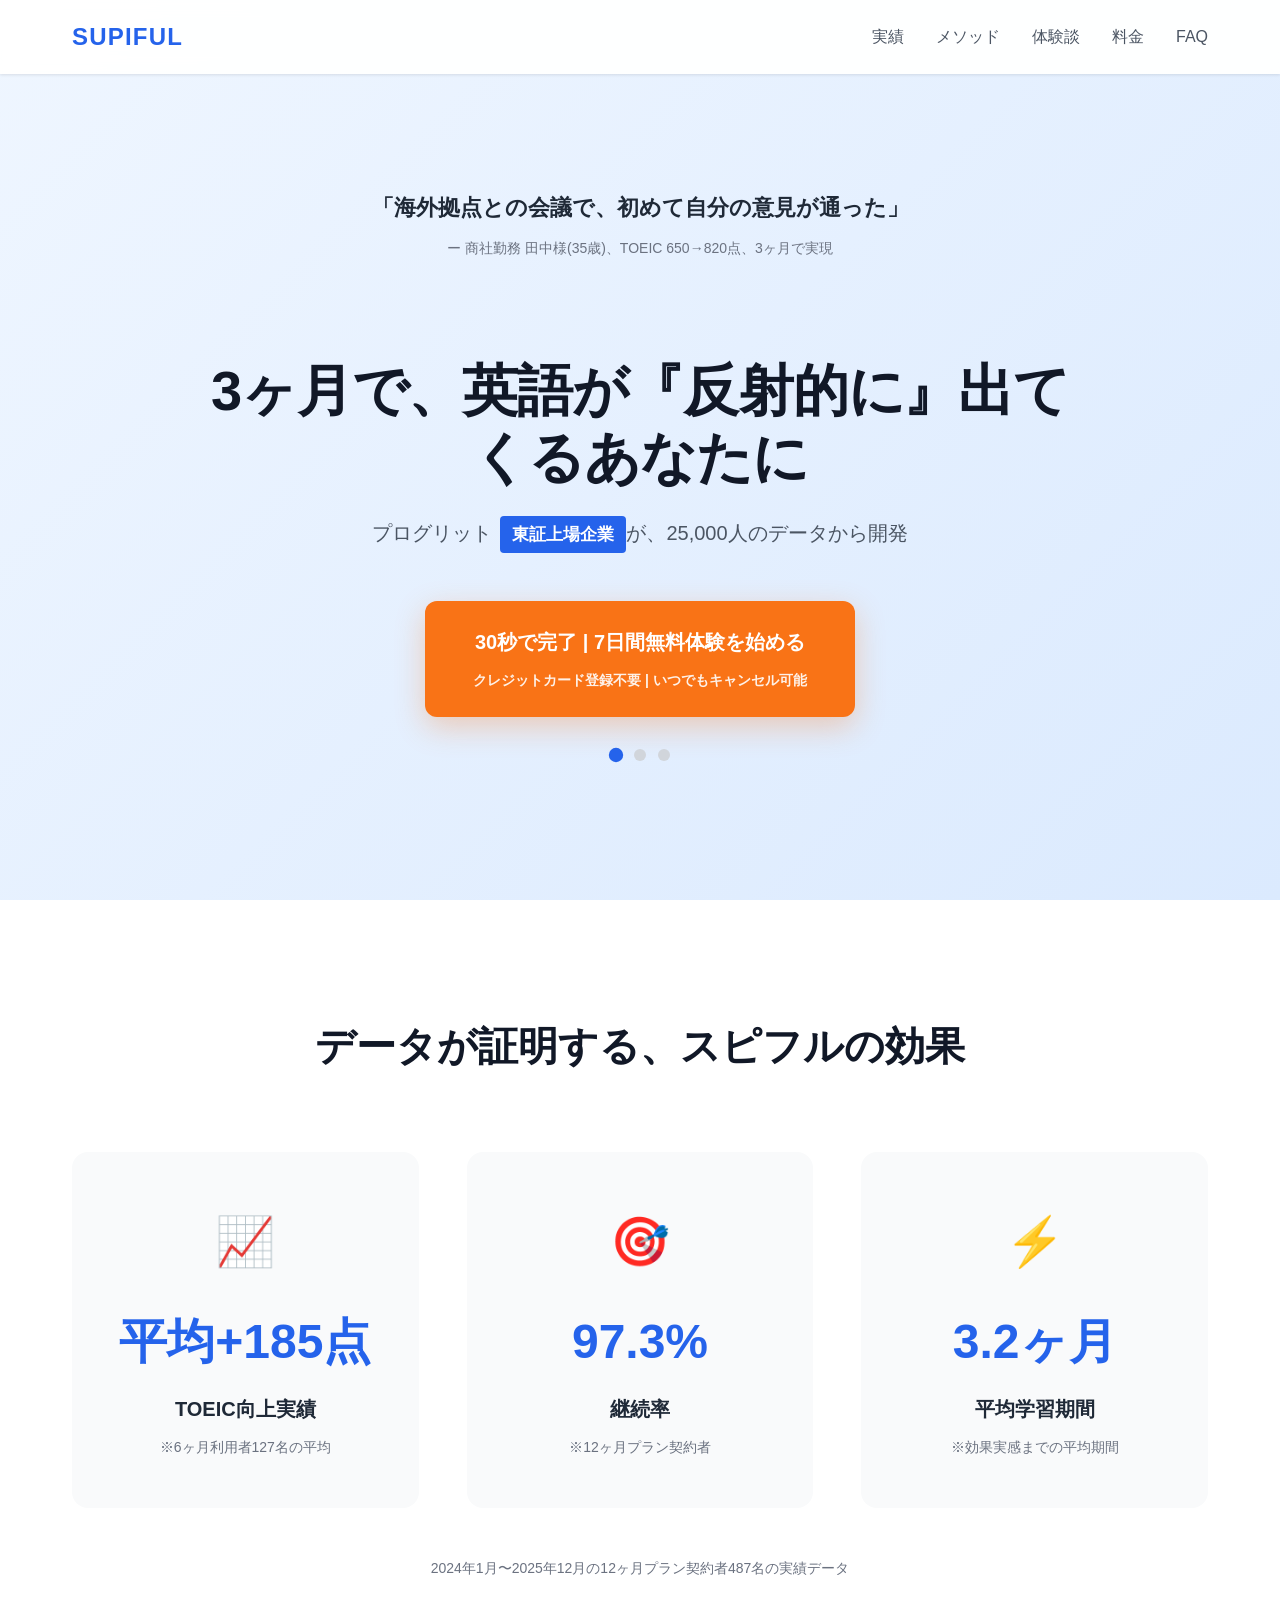
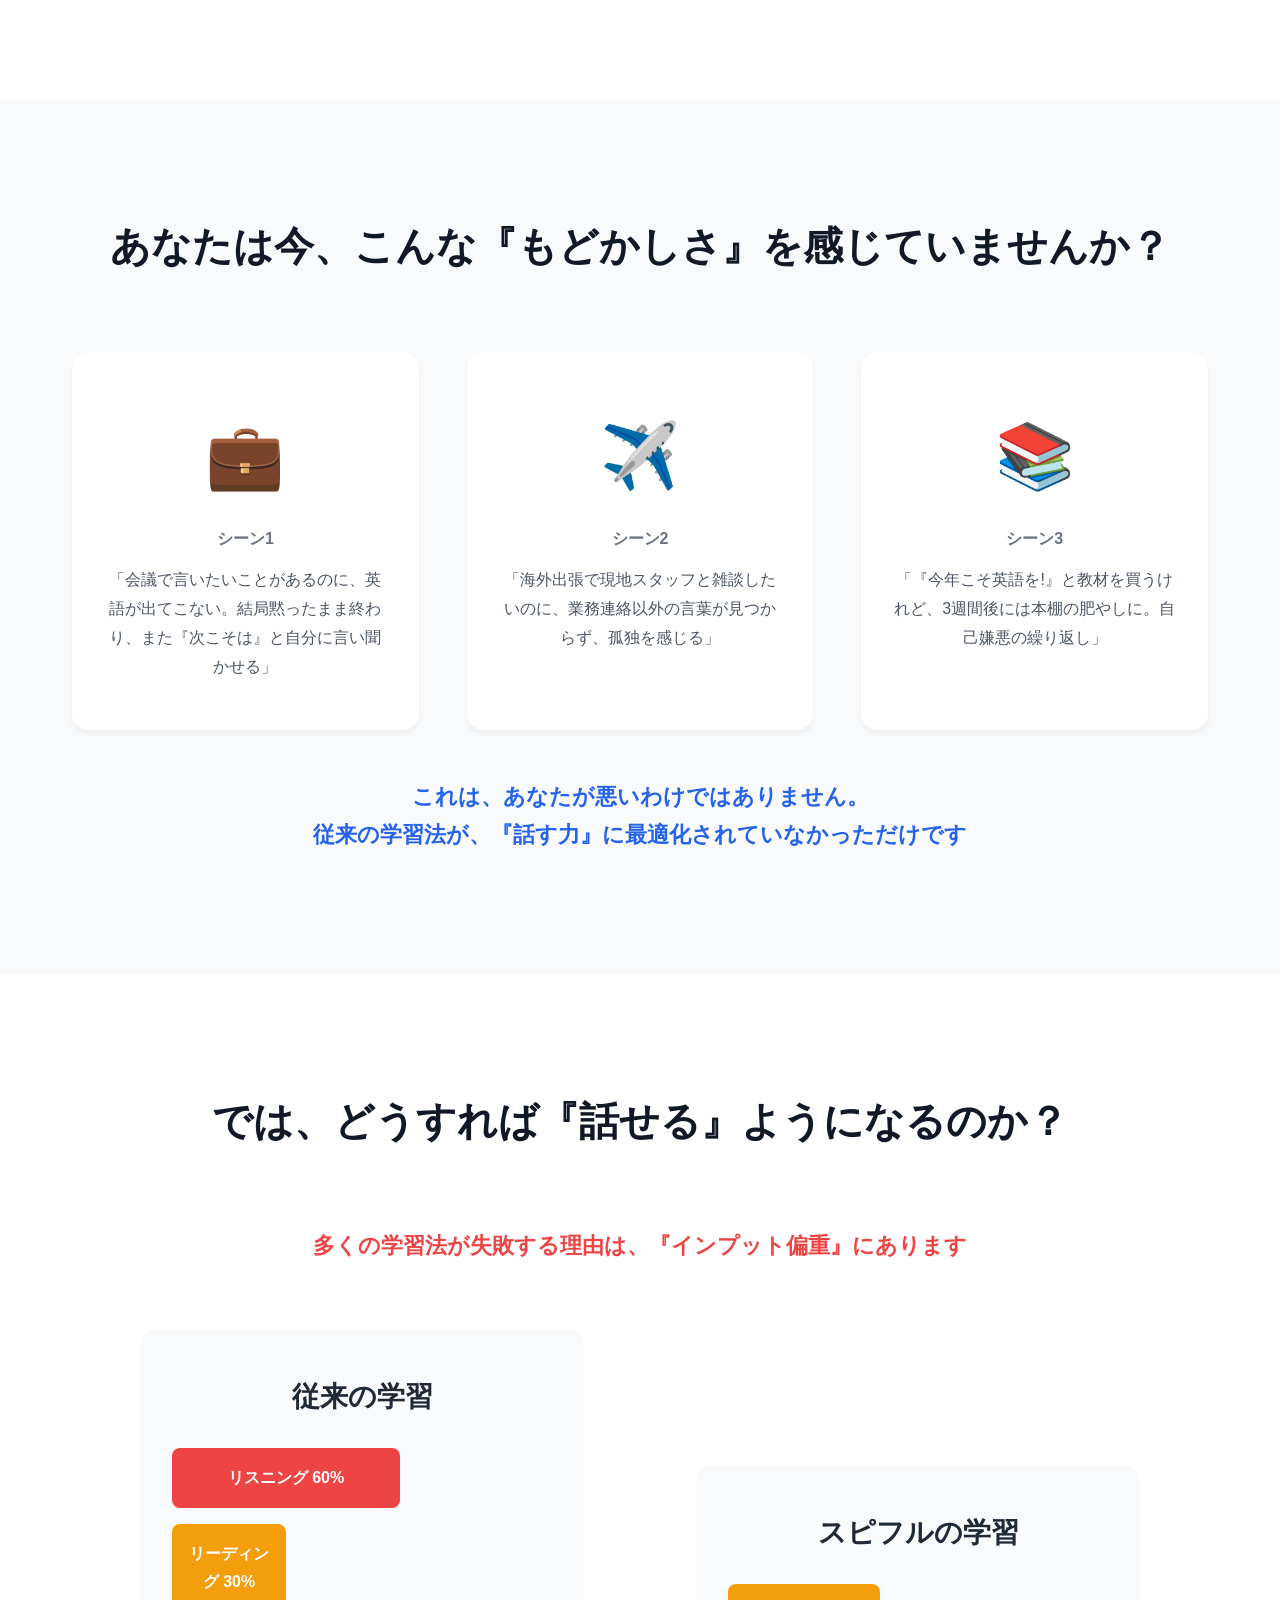
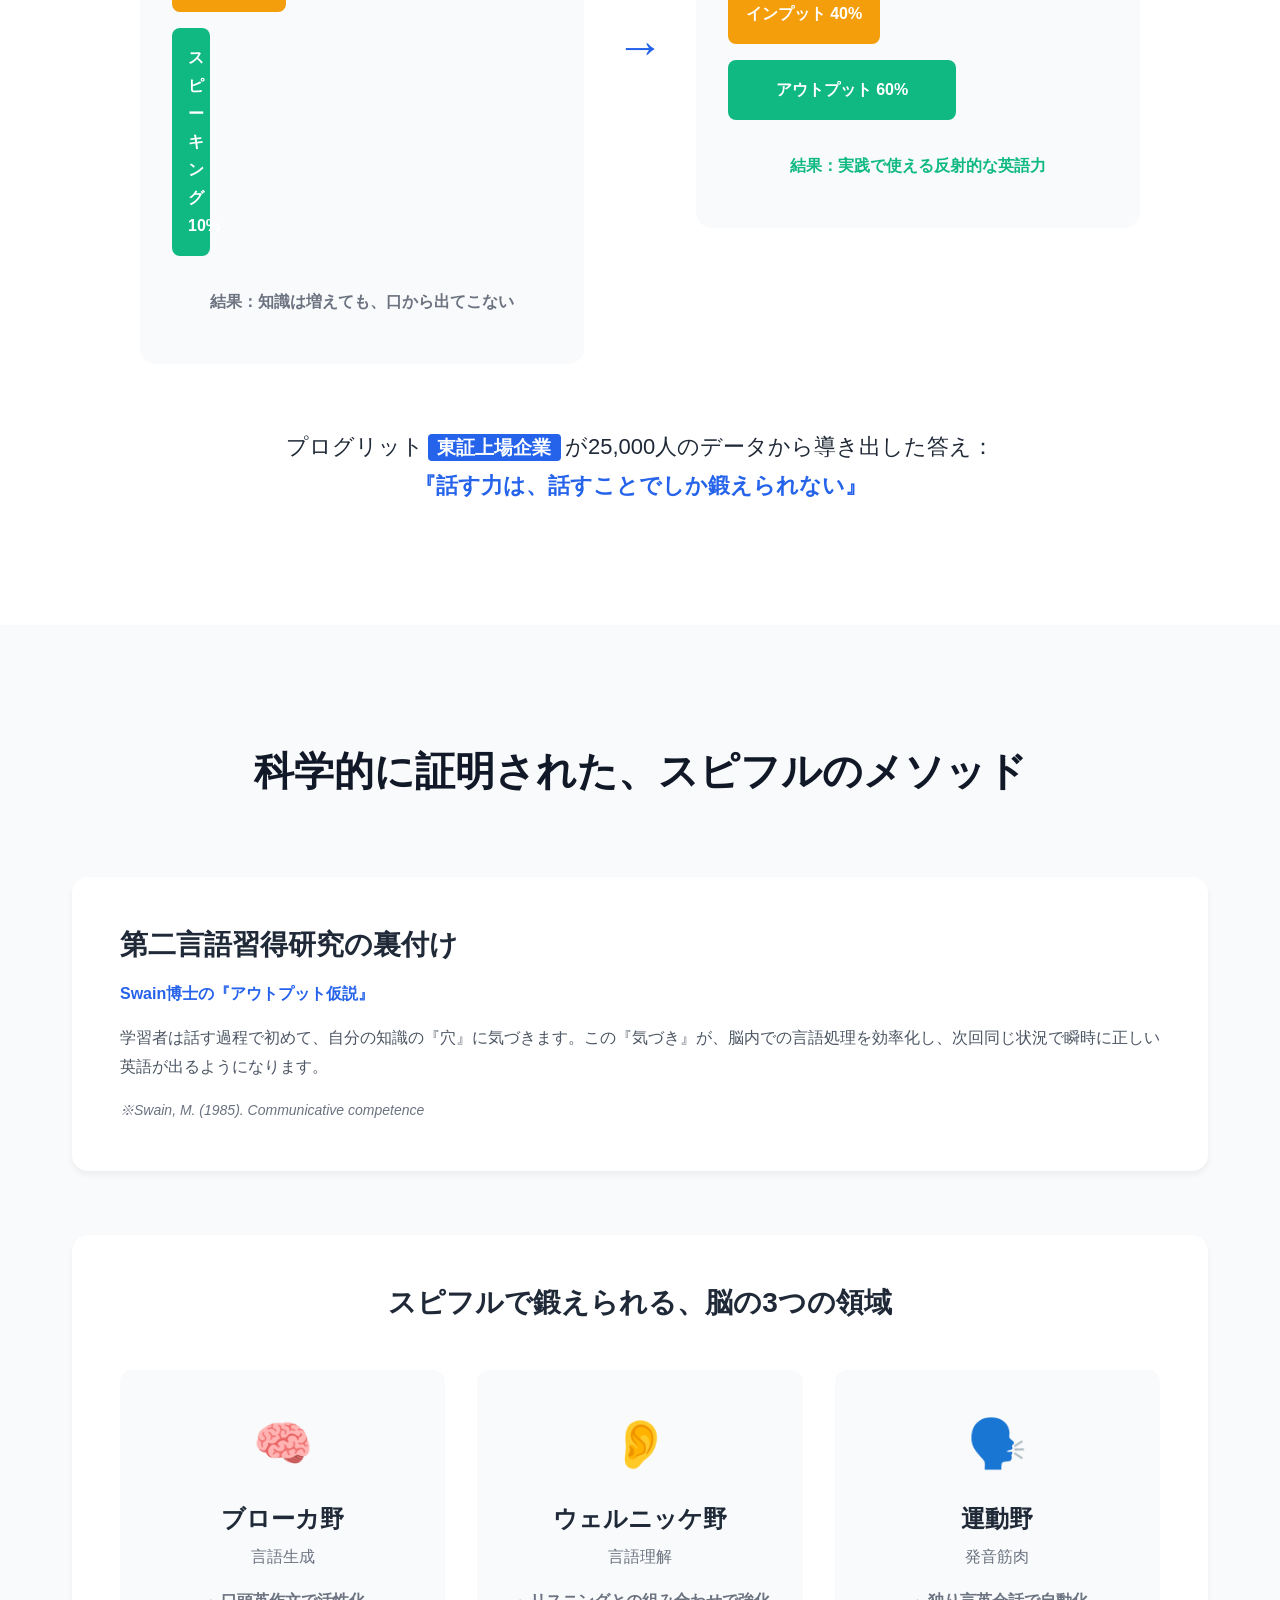
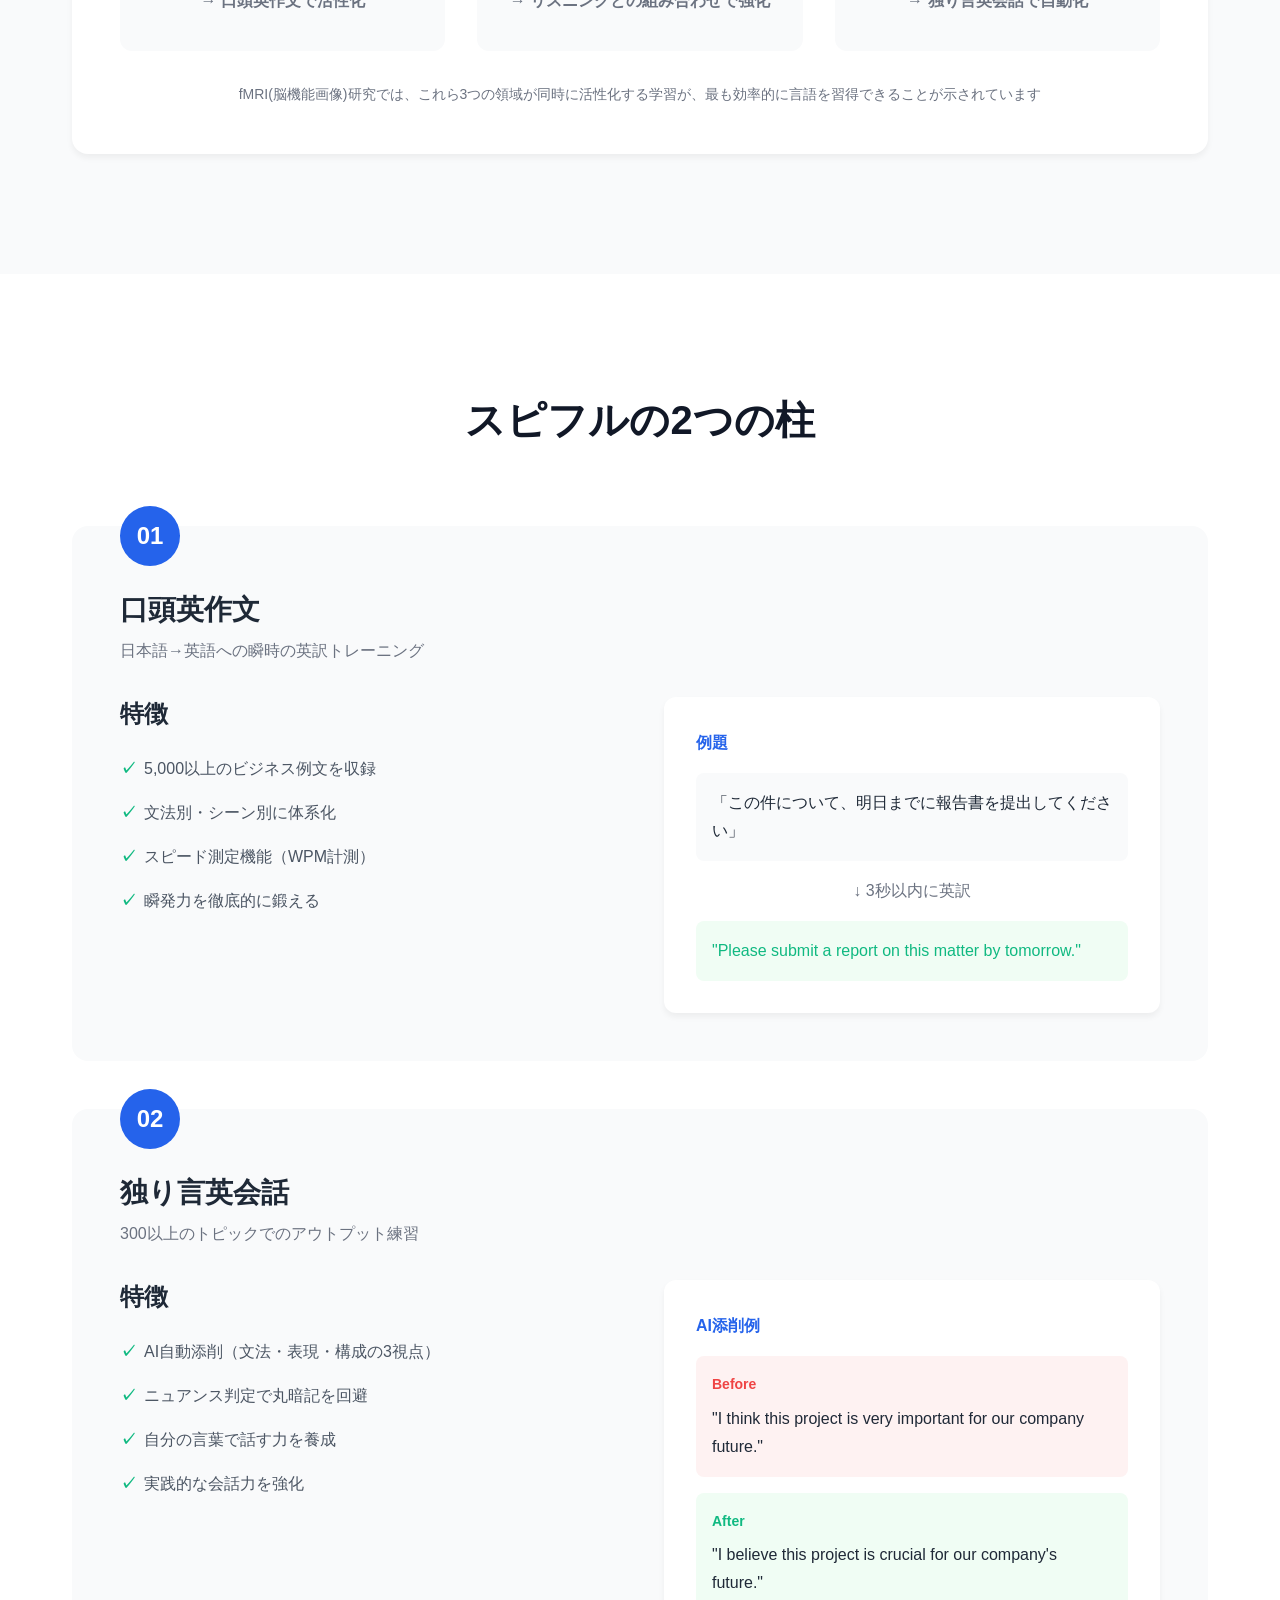
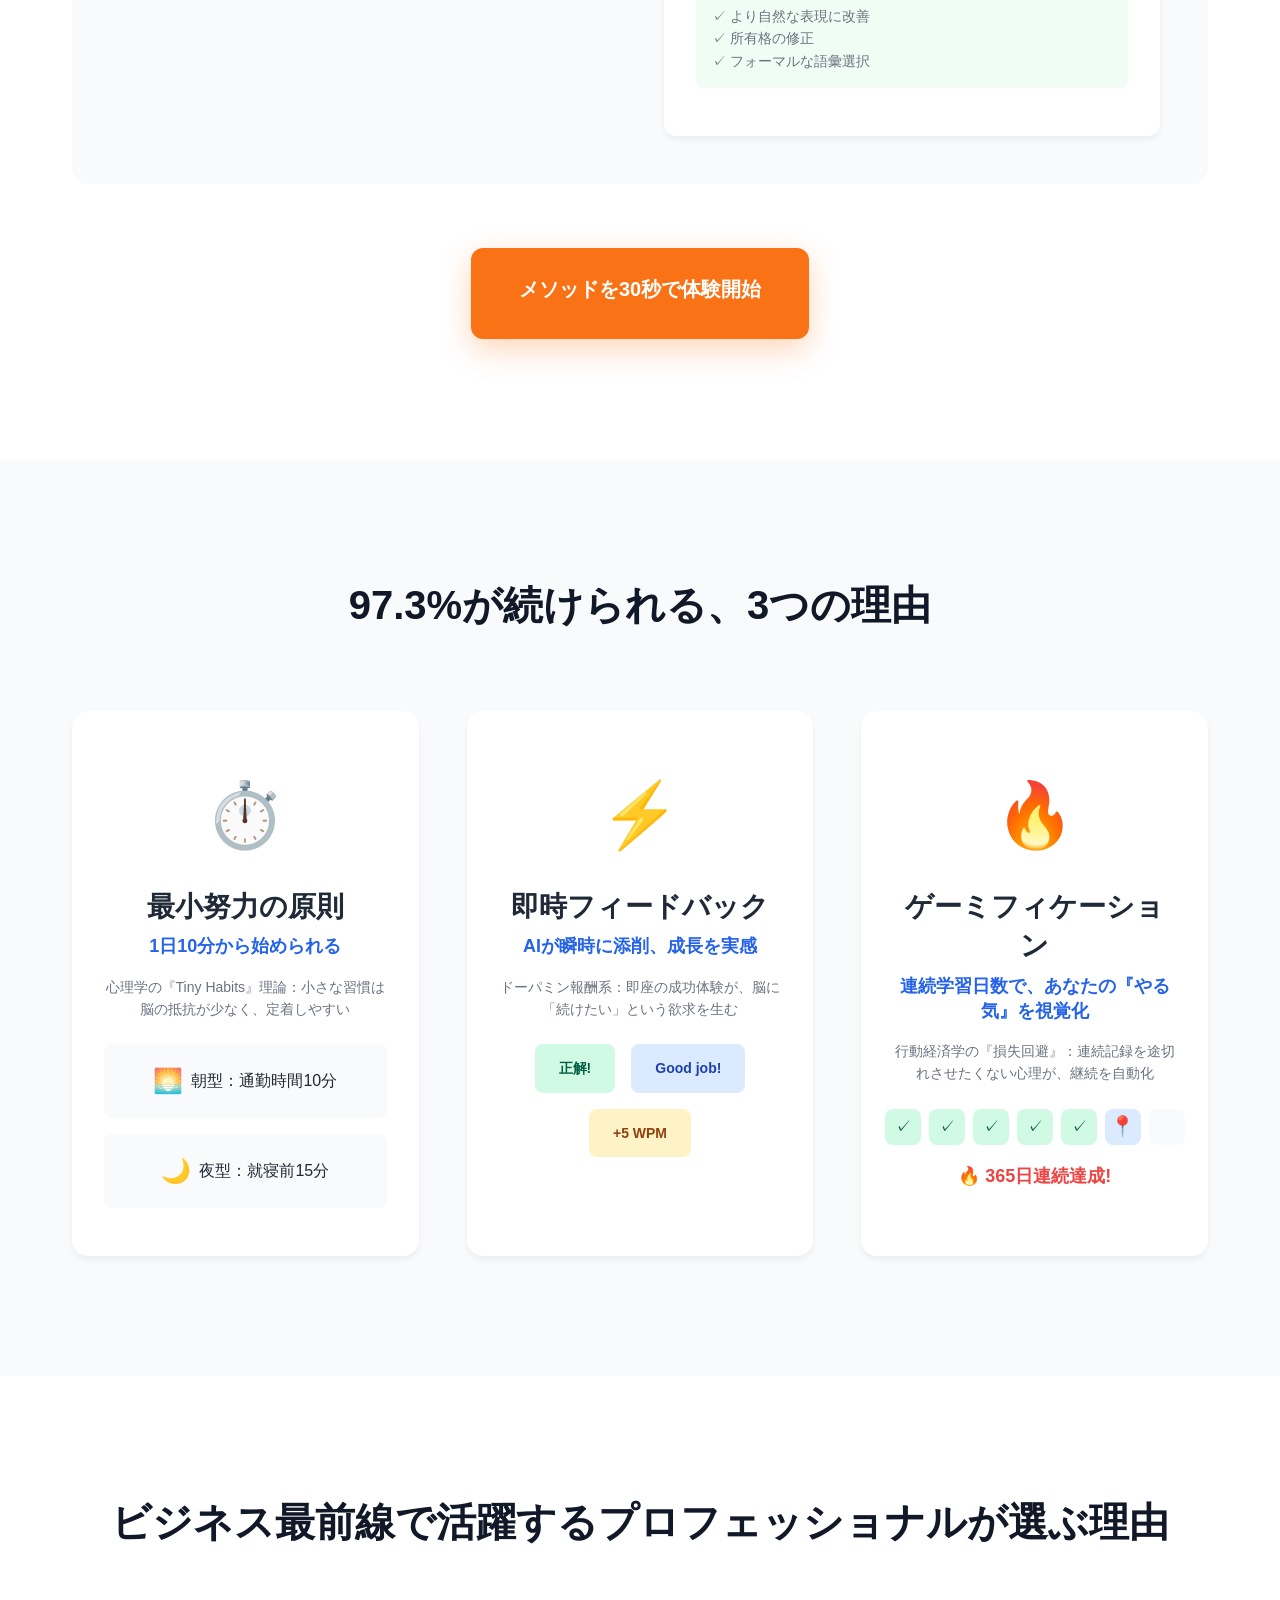
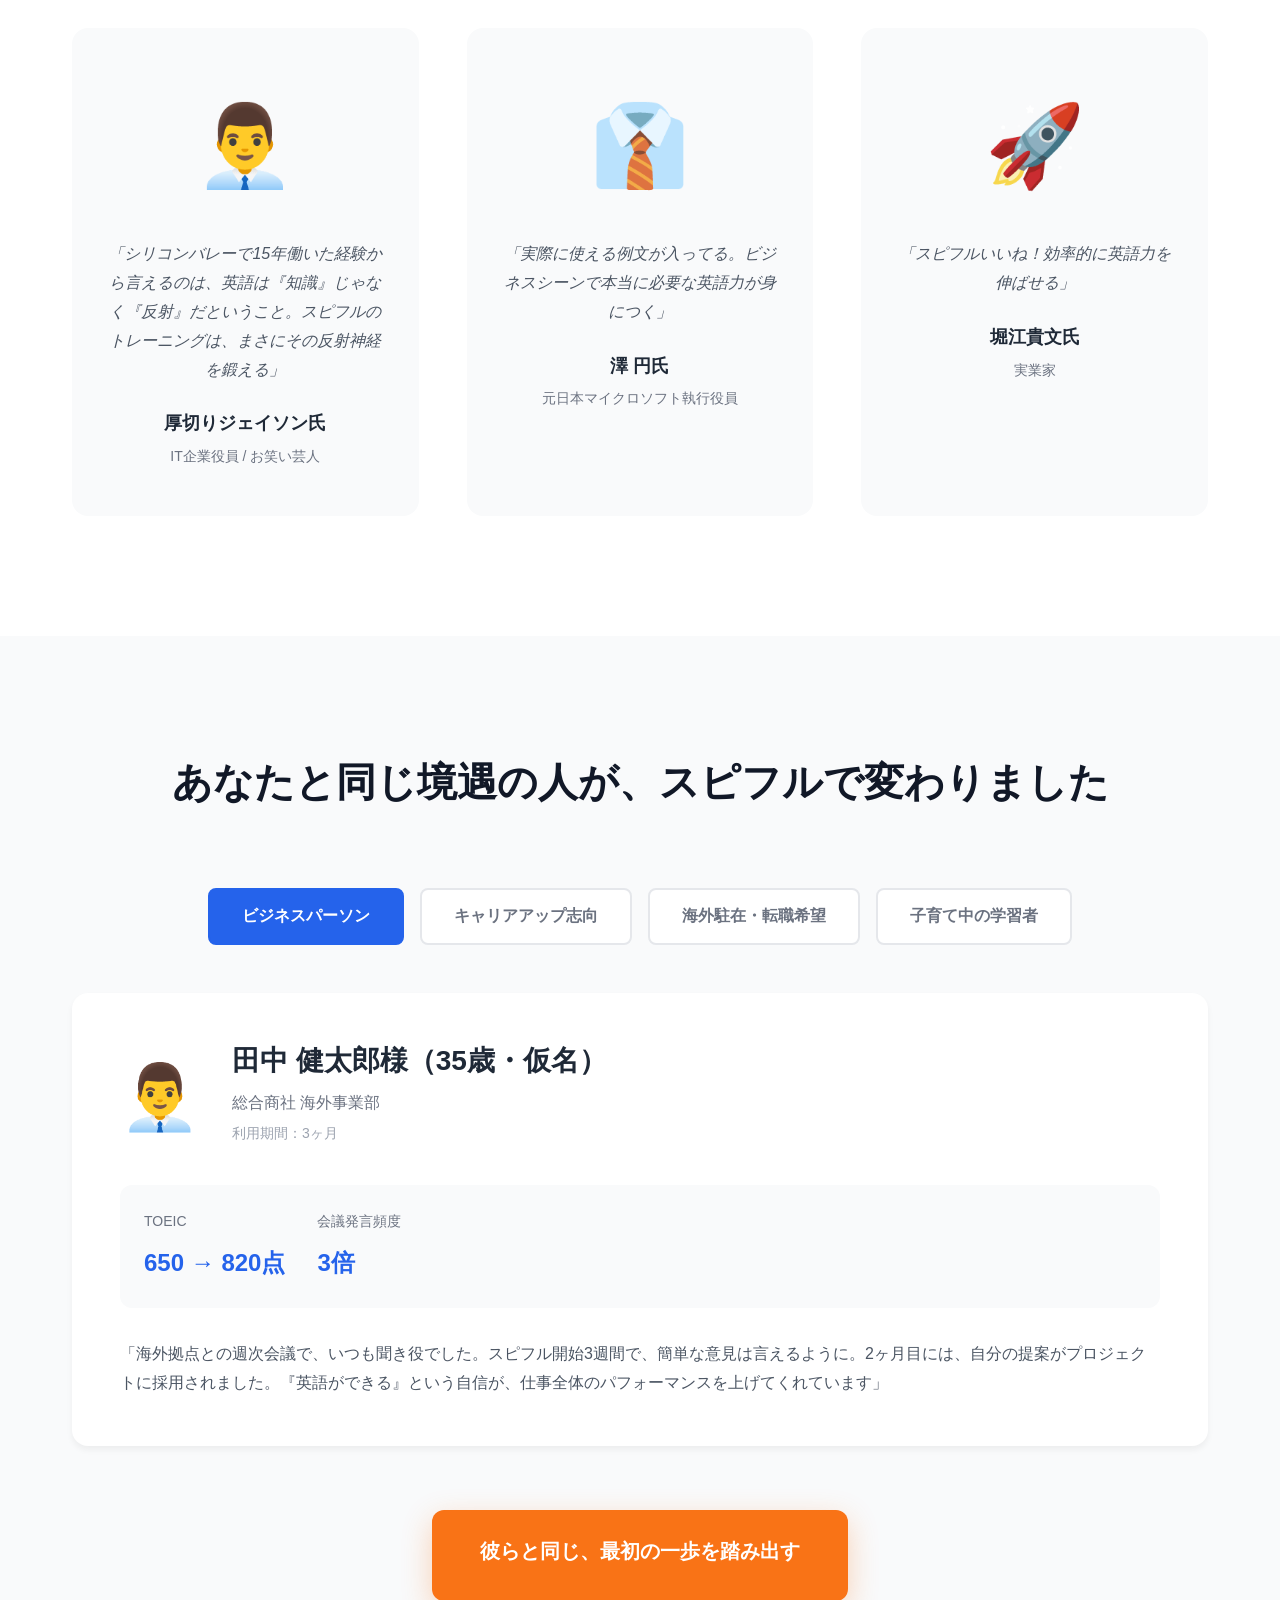
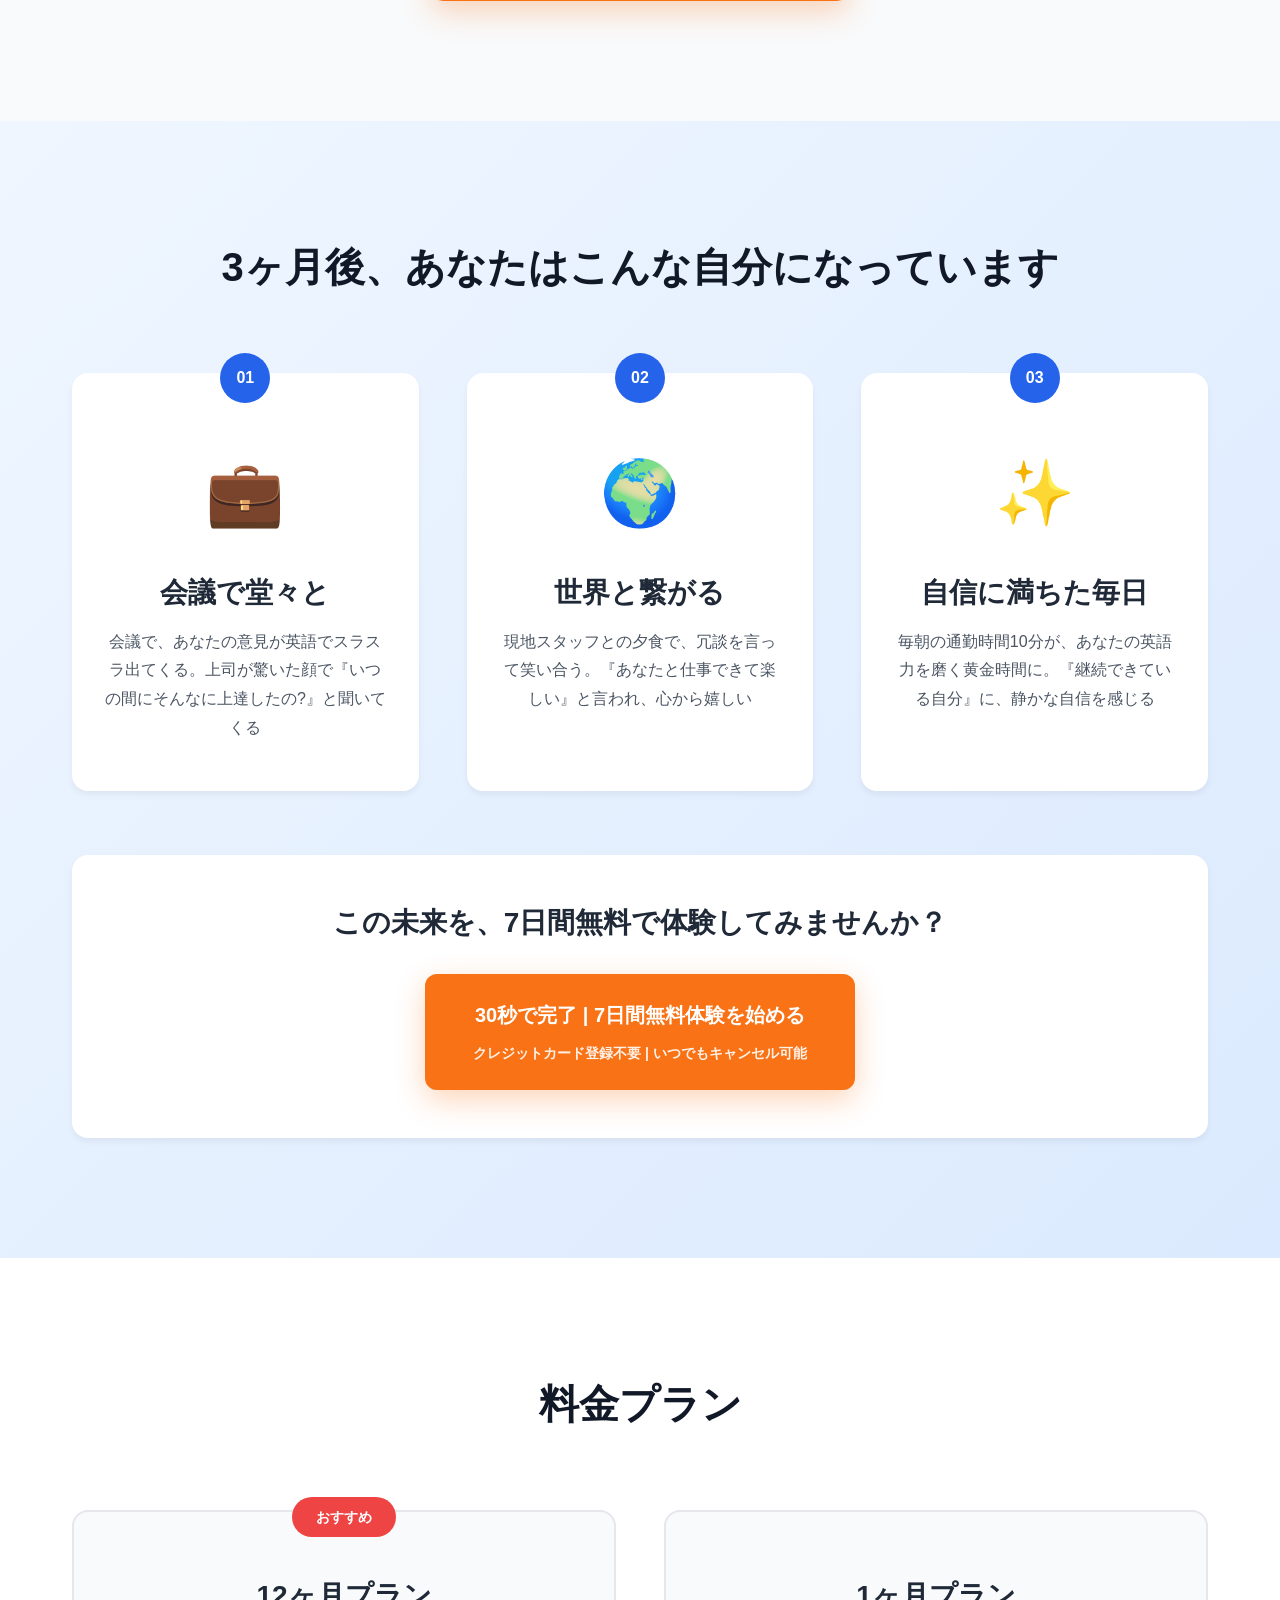
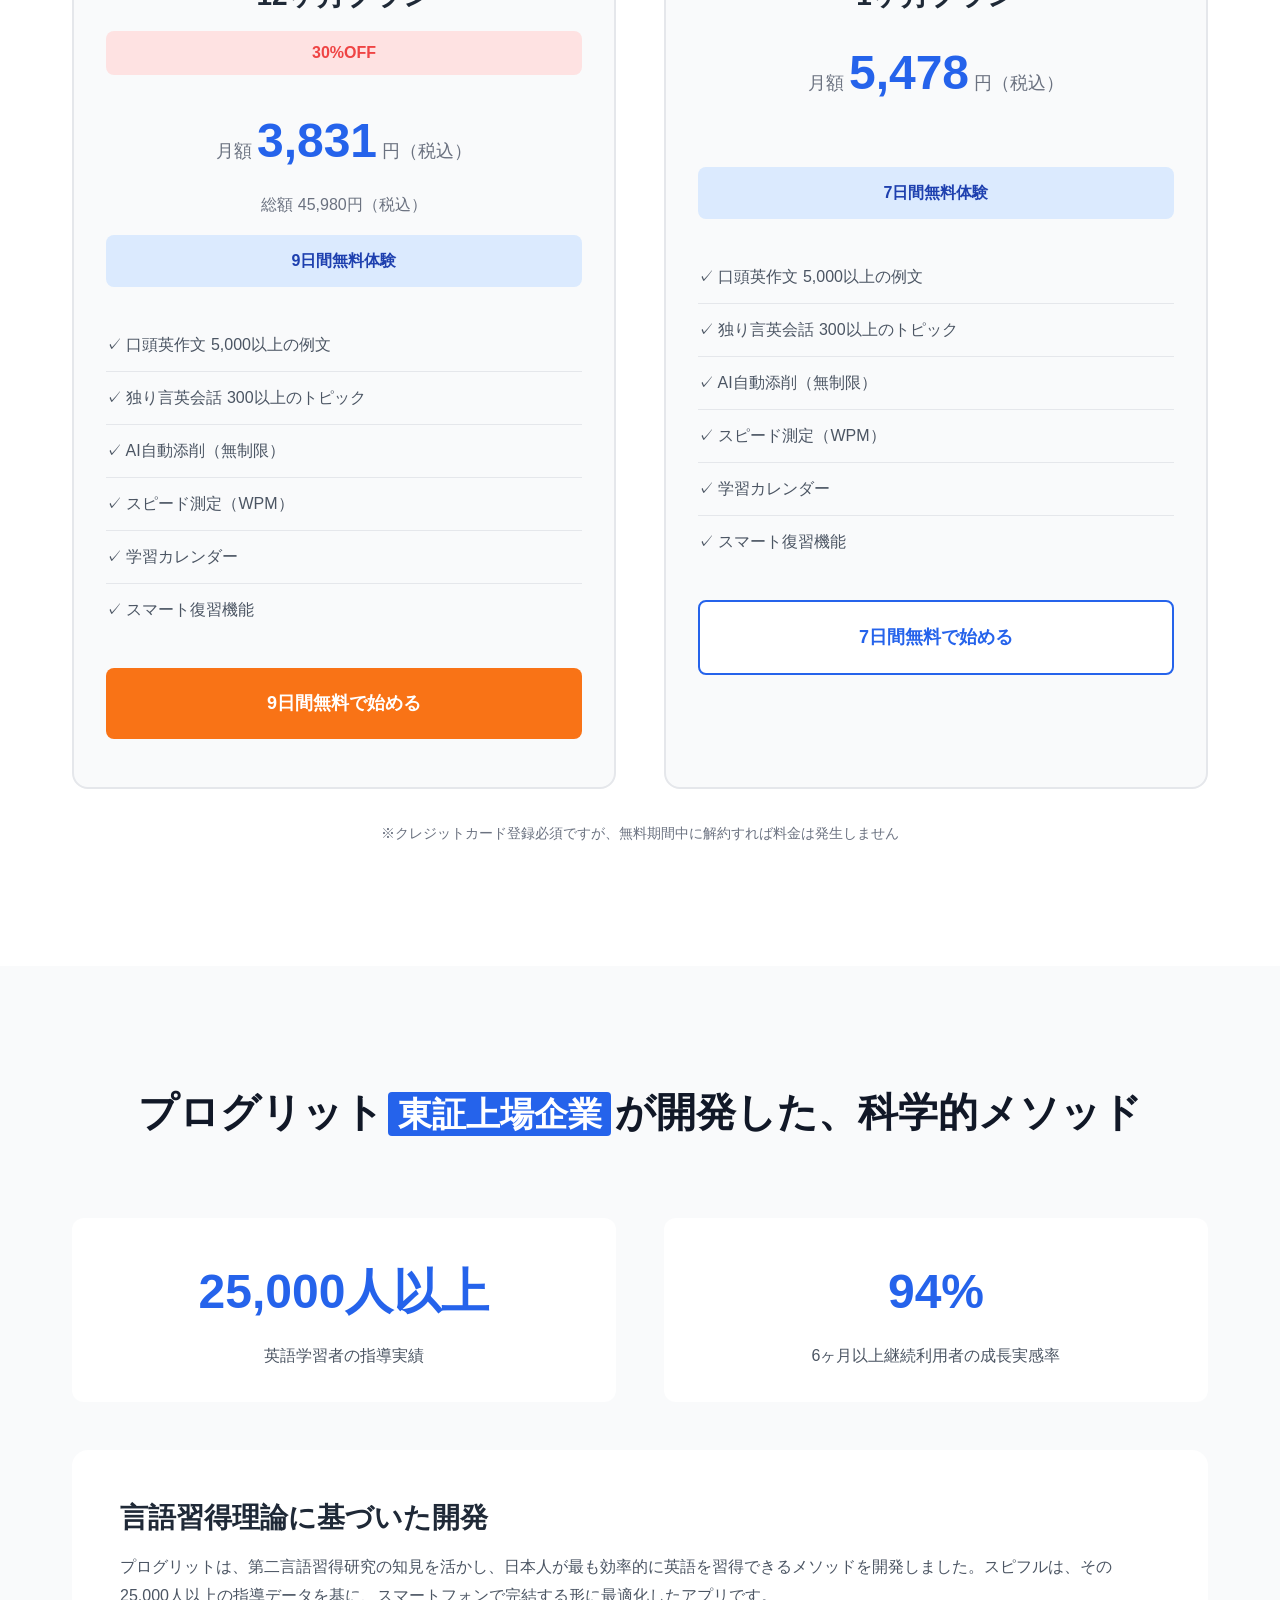
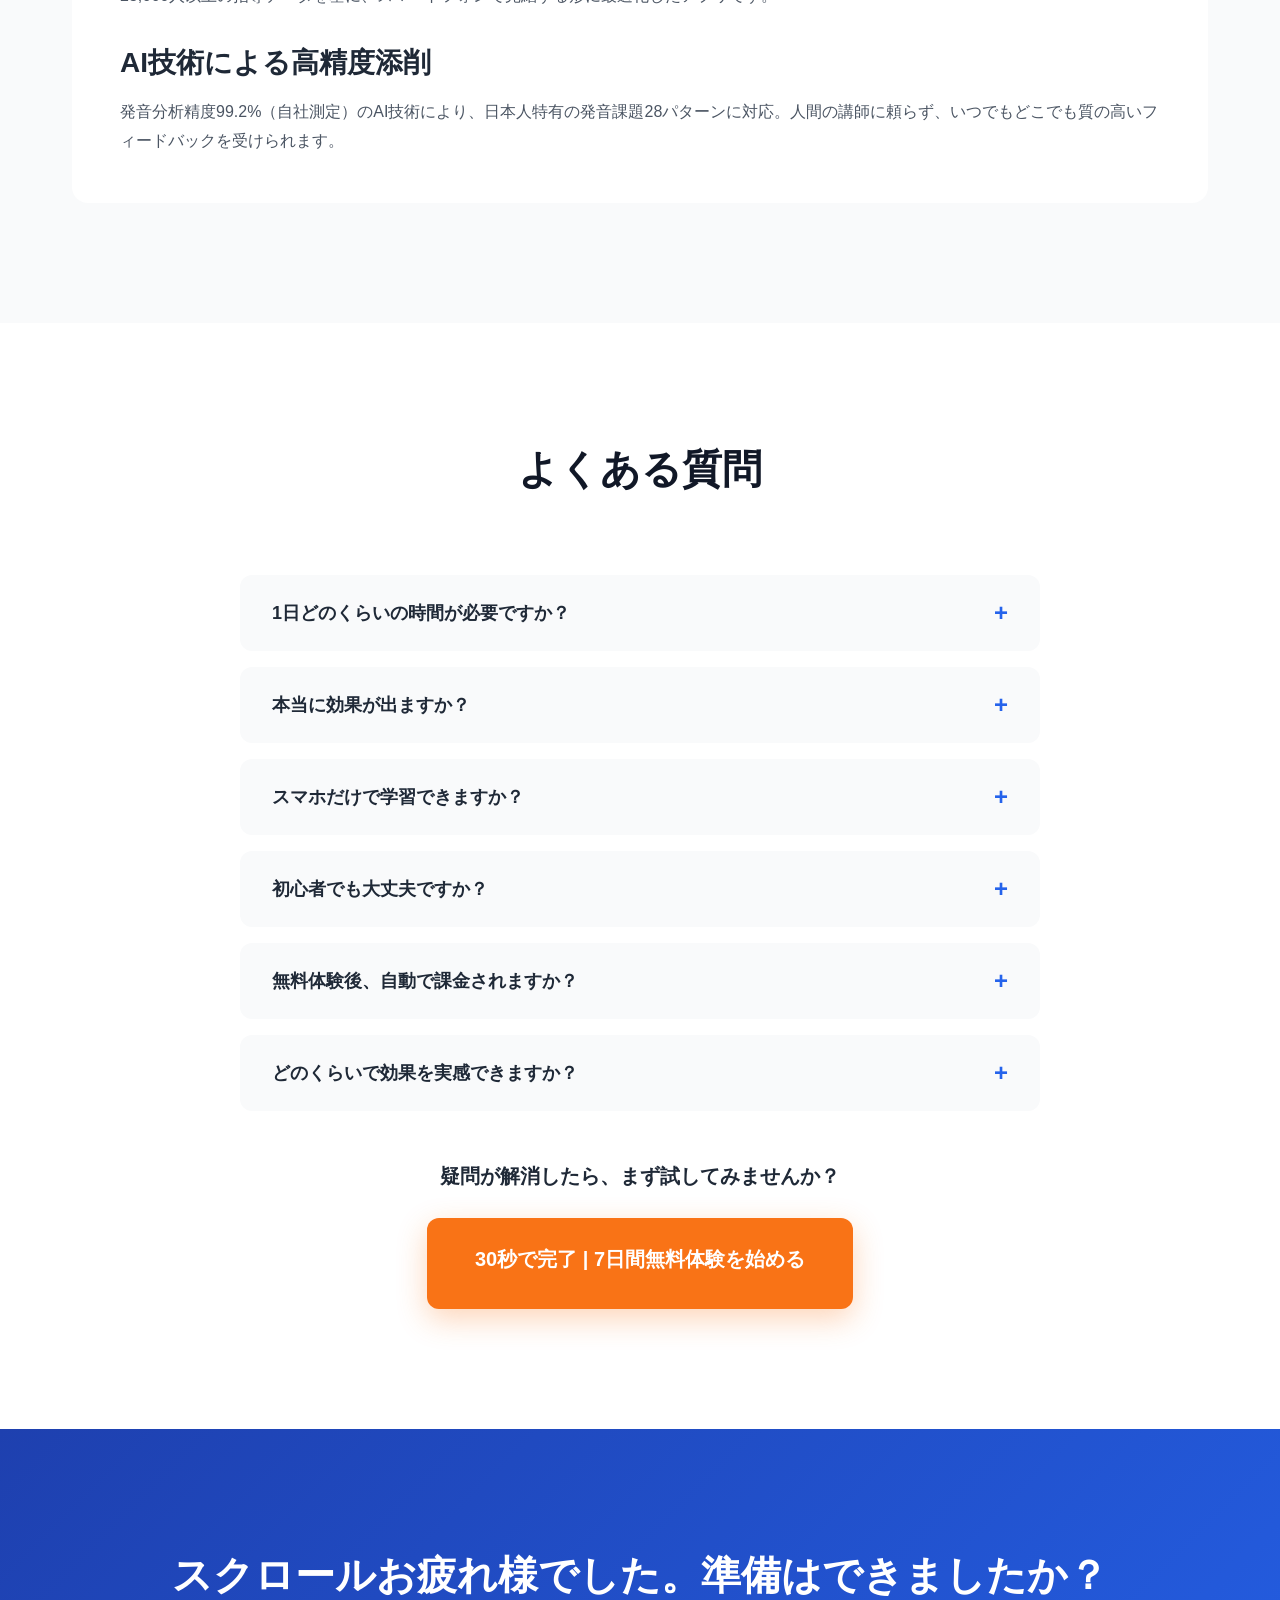
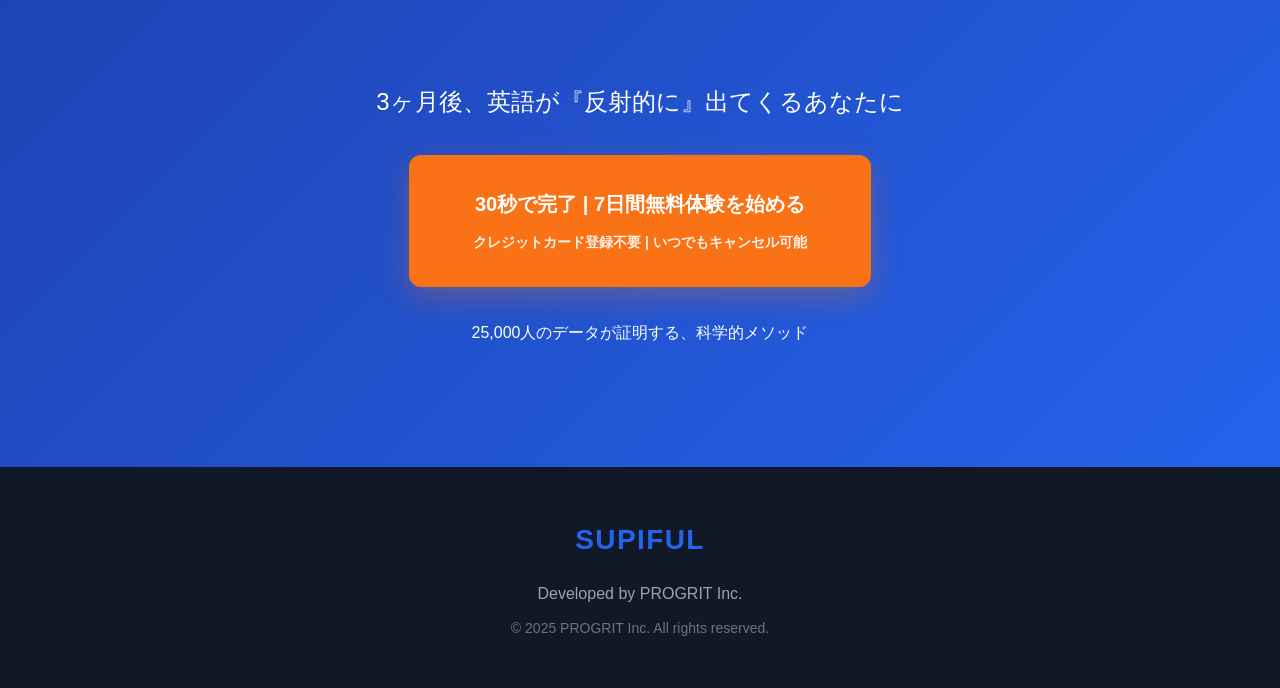
==== index.html @ f477aff9 "Initial commit: 改善版スピフルLP作成 提案書に基づき、UI/UXを大幅改善したスピフルLPを作成。  主な改善点： - ファーストビューに数値実績3つとカルーセル追加 - 感情的共感" ====
<!DOCTYPE html>
<html lang="ja">
<head>
    <meta charset="UTF-8">
    <meta name="viewport" content="width=device-width, initial-scale=1.0">
    <title>SUPIFUL - スピーキングの『正解』が身につく</title>
    <link rel="stylesheet" href="style.css">
</head>
<body>
    <!-- ヘッダー -->
    <header class="header">
        <div class="header-container">
            <div class="logo">SUPIFUL</div>
            <nav class="nav">
                <a href="#trust">実績</a>
                <a href="#method">メソッド</a>
                <a href="#voice">体験談</a>
                <a href="#pricing">料金</a>
                <a href="#faq">FAQ</a>
            </nav>
        </div>
    </header>

    <!-- ファーストビュー -->
    <section class="hero">
        <div class="hero-content">
            <div class="hero-carousel">
                <div class="carousel-item active">
                    <div class="carousel-text">
                        <p class="carousel-quote">「海外拠点との会議で、初めて自分の意見が通った」</p>
                        <p class="carousel-author">ー 商社勤務 田中様(35歳)、TOEIC 650→820点、3ヶ月で実現</p>
                    </div>
                </div>
                <div class="carousel-item">
                    <div class="carousel-text">
                        <p class="carousel-quote">「転職面接の英語プレゼンで、『君の英語は非常にクリア』と言われた」</p>
                        <p class="carousel-author">ー IT企業マーケター 佐藤様(28歳)、スピーキング力自己評価2→8(10段階)</p>
                    </div>
                </div>
                <div class="carousel-item">
                    <div class="carousel-text">
                        <p class="carousel-quote">「毎朝の通勤時間10分が、英語力を磨く黄金時間になった」</p>
                        <p class="carousel-author">ー メーカー勤務 鈴木様(42歳)、継続365日達成</p>
                    </div>
                </div>
            </div>
            <h1 class="hero-title">3ヶ月で、英語が『反射的に』出てくるあなたに</h1>
            <p class="hero-subtitle">プログリット<span class="badge">東証上場企業</span>が、25,000人のデータから開発</p>
            <a href="#trial" class="cta-button primary-cta">
                <span class="cta-main">30秒で完了 | 7日間無料体験を始める</span>
                <span class="cta-sub">クレジットカード登録不要 | いつでもキャンセル可能</span>
            </a>
        </div>
        <div class="hero-indicators">
            <span class="indicator active" data-index="0"></span>
            <span class="indicator" data-index="1"></span>
            <span class="indicator" data-index="2"></span>
        </div>
    </section>

    <!-- 数値実績 -->
    <section id="trust" class="stats-section">
        <div class="container">
            <h2 class="section-title fade-in">データが証明する、スピフルの効果</h2>
            <div class="stats-grid">
                <div class="stat-card fade-in">
                    <div class="stat-icon">📈</div>
                    <div class="stat-number">平均+185点</div>
                    <div class="stat-label">TOEIC向上実績</div>
                    <div class="stat-note">※6ヶ月利用者127名の平均</div>
                </div>
                <div class="stat-card fade-in">
                    <div class="stat-icon">🎯</div>
                    <div class="stat-number">97.3%</div>
                    <div class="stat-label">継続率</div>
                    <div class="stat-note">※12ヶ月プラン契約者</div>
                </div>
                <div class="stat-card fade-in">
                    <div class="stat-icon">⚡</div>
                    <div class="stat-number">3.2ヶ月</div>
                    <div class="stat-label">平均学習期間</div>
                    <div class="stat-note">※効果実感までの平均期間</div>
                </div>
            </div>
            <p class="stats-source">2024年1月〜2025年12月の12ヶ月プラン契約者487名の実績データ</p>
        </div>
    </section>

    <!-- 感情的共感セクション -->
    <section class="empathy-section">
        <div class="container">
            <h2 class="section-title fade-in">あなたは今、こんな『もどかしさ』を感じていませんか？</h2>
            <div class="empathy-grid">
                <div class="empathy-card fade-in">
                    <div class="empathy-icon">💼</div>
                    <h3>シーン1</h3>
                    <p>「会議で言いたいことがあるのに、英語が出てこない。結局黙ったまま終わり、また『次こそは』と自分に言い聞かせる」</p>
                </div>
                <div class="empathy-card fade-in">
                    <div class="empathy-icon">✈️</div>
                    <h3>シーン2</h3>
                    <p>「海外出張で現地スタッフと雑談したいのに、業務連絡以外の言葉が見つからず、孤独を感じる」</p>
                </div>
                <div class="empathy-card fade-in">
                    <div class="empathy-icon">📚</div>
                    <h3>シーン3</h3>
                    <p>「『今年こそ英語を!』と教材を買うけれど、3週間後には本棚の肥やしに。自己嫌悪の繰り返し」</p>
                </div>
            </div>
            <p class="empathy-message fade-in">これは、あなたが悪いわけではありません。<br>従来の学習法が、『話す力』に最適化されていなかっただけです</p>
        </div>
    </section>

    <!-- 問題の本質 -->
    <section class="problem-section">
        <div class="container">
            <h2 class="section-title fade-in">では、どうすれば『話せる』ようになるのか？</h2>
            <p class="problem-intro fade-in">多くの学習法が失敗する理由は、『インプット偏重』にあります</p>

            <div class="comparison-container fade-in">
                <div class="comparison-card before">
                    <h3>従来の学習</h3>
                    <div class="comparison-chart">
                        <div class="chart-bar" style="width: 60%; background: #EF4444;">
                            <span>リスニング 60%</span>
                        </div>
                        <div class="chart-bar" style="width: 30%; background: #F59E0B;">
                            <span>リーディング 30%</span>
                        </div>
                        <div class="chart-bar" style="width: 10%; background: #10B981;">
                            <span>スピーキング 10%</span>
                        </div>
                    </div>
                    <p class="comparison-result">結果：知識は増えても、口から出てこない</p>
                </div>

                <div class="comparison-arrow">→</div>

                <div class="comparison-card after">
                    <h3>スピフルの学習</h3>
                    <div class="comparison-chart">
                        <div class="chart-bar" style="width: 40%; background: #F59E0B;">
                            <span>インプット 40%</span>
                        </div>
                        <div class="chart-bar" style="width: 60%; background: #10B981;">
                            <span>アウトプット 60%</span>
                        </div>
                    </div>
                    <p class="comparison-result success">結果：実践で使える反射的な英語力</p>
                </div>
            </div>

            <p class="problem-conclusion fade-in">プログリット<span class="badge-inline">東証上場企業</span>が25,000人のデータから導き出した答え：<br><strong>『話す力は、話すことでしか鍛えられない』</strong></p>
        </div>
    </section>

    <!-- 科学的根拠 -->
    <section class="science-section">
        <div class="container">
            <h2 class="section-title fade-in">科学的に証明された、スピフルのメソッド</h2>

            <div class="science-grid">
                <div class="science-card fade-in">
                    <h3>第二言語習得研究の裏付け</h3>
                    <p class="science-author">Swain博士の『アウトプット仮説』</p>
                    <p class="science-text">学習者は話す過程で初めて、自分の知識の『穴』に気づきます。この『気づき』が、脳内での言語処理を効率化し、次回同じ状況で瞬時に正しい英語が出るようになります。</p>
                    <p class="science-cite">※Swain, M. (1985). Communicative competence</p>
                </div>

                <div class="science-brain fade-in">
                    <h3>スピフルで鍛えられる、脳の3つの領域</h3>
                    <div class="brain-areas">
                        <div class="brain-area">
                            <div class="brain-icon">🧠</div>
                            <h4>ブローカ野</h4>
                            <p>言語生成</p>
                            <p class="brain-method">→ 口頭英作文で活性化</p>
                        </div>
                        <div class="brain-area">
                            <div class="brain-icon">👂</div>
                            <h4>ウェルニッケ野</h4>
                            <p>言語理解</p>
                            <p class="brain-method">→ リスニングとの組み合わせで強化</p>
                        </div>
                        <div class="brain-area">
                            <div class="brain-icon">🗣️</div>
                            <h4>運動野</h4>
                            <p>発音筋肉</p>
                            <p class="brain-method">→ 独り言英会話で自動化</p>
                        </div>
                    </div>
                    <p class="brain-note">fMRI(脳機能画像)研究では、これら3つの領域が同時に活性化する学習が、最も効率的に言語を習得できることが示されています</p>
                </div>
            </div>
        </div>
    </section>

    <!-- メソッド説明 -->
    <section id="method" class="method-section">
        <div class="container">
            <h2 class="section-title fade-in">スピフルの2つの柱</h2>

            <div class="method-card fade-in">
                <div class="method-number">01</div>
                <h3 class="method-title">口頭英作文</h3>
                <p class="method-subtitle">日本語→英語への瞬時の英訳トレーニング</p>
                <div class="method-content">
                    <div class="method-text">
                        <h4>特徴</h4>
                        <ul>
                            <li>5,000以上のビジネス例文を収録</li>
                            <li>文法別・シーン別に体系化</li>
                            <li>スピード測定機能（WPM計測）</li>
                            <li>瞬発力を徹底的に鍛える</li>
                        </ul>
                    </div>
                    <div class="method-visual">
                        <div class="method-example">
                            <p class="example-label">例題</p>
                            <p class="example-jp">「この件について、明日までに報告書を提出してください」</p>
                            <p class="example-arrow">↓ 3秒以内に英訳</p>
                            <p class="example-en">"Please submit a report on this matter by tomorrow."</p>
                        </div>
                    </div>
                </div>
            </div>

            <div class="method-card fade-in">
                <div class="method-number">02</div>
                <h3 class="method-title">独り言英会話</h3>
                <p class="method-subtitle">300以上のトピックでのアウトプット練習</p>
                <div class="method-content">
                    <div class="method-text">
                        <h4>特徴</h4>
                        <ul>
                            <li>AI自動添削（文法・表現・構成の3視点）</li>
                            <li>ニュアンス判定で丸暗記を回避</li>
                            <li>自分の言葉で話す力を養成</li>
                            <li>実践的な会話力を強化</li>
                        </ul>
                    </div>
                    <div class="method-visual">
                        <div class="ai-feedback">
                            <p class="feedback-label">AI添削例</p>
                            <div class="feedback-before">
                                <p class="feedback-tag">Before</p>
                                <p>"I think this project is very important for our company future."</p>
                            </div>
                            <div class="feedback-after">
                                <p class="feedback-tag">After</p>
                                <p>"I believe this project is crucial for our company's future."</p>
                                <p class="feedback-point">✓ より自然な表現に改善<br>✓ 所有格の修正<br>✓ フォーマルな語彙選択</p>
                            </div>
                        </div>
                    </div>
                </div>
            </div>

            <div class="method-cta fade-in">
                <a href="#trial" class="cta-button">
                    <span class="cta-main">メソッドを30秒で体験開始</span>
                </a>
            </div>
        </div>
    </section>

    <!-- 継続性セクション -->
    <section class="retention-section">
        <div class="container">
            <h2 class="section-title fade-in">97.3%が続けられる、3つの理由</h2>

            <div class="retention-grid">
                <div class="retention-card fade-in">
                    <div class="retention-icon">⏱️</div>
                    <h3>最小努力の原則</h3>
                    <h4>1日10分から始められる</h4>
                    <p>心理学の『Tiny Habits』理論：小さな習慣は脳の抵抗が少なく、定着しやすい</p>
                    <div class="retention-examples">
                        <div class="time-example">
                            <span class="time-icon">🌅</span>
                            <span>朝型：通勤時間10分</span>
                        </div>
                        <div class="time-example">
                            <span class="time-icon">🌙</span>
                            <span>夜型：就寝前15分</span>
                        </div>
                    </div>
                </div>

                <div class="retention-card fade-in">
                    <div class="retention-icon">⚡</div>
                    <h3>即時フィードバック</h3>
                    <h4>AIが瞬時に添削、成長を実感</h4>
                    <p>ドーパミン報酬系：即座の成功体験が、脳に「続けたい」という欲求を生む</p>
                    <div class="feedback-visual">
                        <span class="feedback-badge success">正解!</span>
                        <span class="feedback-badge good">Good job!</span>
                        <span class="feedback-badge progress">+5 WPM</span>
                    </div>
                </div>

                <div class="retention-card fade-in">
                    <div class="retention-icon">🔥</div>
                    <h3>ゲーミフィケーション</h3>
                    <h4>連続学習日数で、あなたの『やる気』を視覚化</h4>
                    <p>行動経済学の『損失回避』：連続記録を途切れさせたくない心理が、継続を自動化</p>
                    <div class="streak-visual">
                        <div class="calendar-mini">
                            <span class="day done">✓</span>
                            <span class="day done">✓</span>
                            <span class="day done">✓</span>
                            <span class="day done">✓</span>
                            <span class="day done">✓</span>
                            <span class="day current">📍</span>
                            <span class="day">　</span>
                        </div>
                        <p class="streak-count">🔥 365日連続達成!</p>
                    </div>
                </div>
            </div>
        </div>
    </section>

    <!-- 著名人推薦 -->
    <section class="endorsement-section">
        <div class="container">
            <h2 class="section-title fade-in">ビジネス最前線で活躍するプロフェッショナルが選ぶ理由</h2>

            <div class="endorsement-grid">
                <div class="endorsement-card fade-in">
                    <div class="endorsement-image">👨‍💼</div>
                    <p class="endorsement-quote">「シリコンバレーで15年働いた経験から言えるのは、英語は『知識』じゃなく『反射』だということ。スピフルのトレーニングは、まさにその反射神経を鍛える」</p>
                    <p class="endorsement-author">厚切りジェイソン氏</p>
                    <p class="endorsement-title">IT企業役員 / お笑い芸人</p>
                </div>

                <div class="endorsement-card fade-in">
                    <div class="endorsement-image">👔</div>
                    <p class="endorsement-quote">「実際に使える例文が入ってる。ビジネスシーンで本当に必要な英語力が身につく」</p>
                    <p class="endorsement-author">澤 円氏</p>
                    <p class="endorsement-title">元日本マイクロソフト執行役員</p>
                </div>

                <div class="endorsement-card fade-in">
                    <div class="endorsement-image">🚀</div>
                    <p class="endorsement-quote">「スピフルいいね！効率的に英語力を伸ばせる」</p>
                    <p class="endorsement-author">堀江貴文氏</p>
                    <p class="endorsement-title">実業家</p>
                </div>
            </div>
        </div>
    </section>

    <!-- ユーザー体験談（タブ形式） -->
    <section id="voice" class="testimonial-section">
        <div class="container">
            <h2 class="section-title fade-in">あなたと同じ境遇の人が、スピフルで変わりました</h2>

            <div class="testimonial-tabs fade-in">
                <button class="tab-button active" data-tab="business">ビジネスパーソン</button>
                <button class="tab-button" data-tab="career">キャリアアップ志向</button>
                <button class="tab-button" data-tab="overseas">海外駐在・転職希望</button>
                <button class="tab-button" data-tab="parent">子育て中の学習者</button>
            </div>

            <div class="testimonial-content">
                <!-- ビジネスパーソン -->
                <div class="tab-panel active" id="business">
                    <div class="testimonial-card">
                        <div class="testimonial-header">
                            <div class="testimonial-avatar">👨‍💼</div>
                            <div class="testimonial-info">
                                <h3>田中 健太郎様（35歳・仮名）</h3>
                                <p class="testimonial-job">総合商社 海外事業部</p>
                                <p class="testimonial-period">利用期間：3ヶ月</p>
                            </div>
                        </div>
                        <div class="testimonial-results">
                            <div class="result-item">
                                <span class="result-label">TOEIC</span>
                                <span class="result-value">650 → 820点</span>
                            </div>
                            <div class="result-item">
                                <span class="result-label">会議発言頻度</span>
                                <span class="result-value">3倍</span>
                            </div>
                        </div>
                        <p class="testimonial-text">「海外拠点との週次会議で、いつも聞き役でした。スピフル開始3週間で、簡単な意見は言えるように。2ヶ月目には、自分の提案がプロジェクトに採用されました。『英語ができる』という自信が、仕事全体のパフォーマンスを上げてくれています」</p>
                    </div>
                </div>

                <!-- キャリアアップ -->
                <div class="tab-panel" id="career">
                    <div class="testimonial-card">
                        <div class="testimonial-header">
                            <div class="testimonial-avatar">👩‍💻</div>
                            <div class="testimonial-info">
                                <h3>佐藤 美咲様（28歳・仮名）</h3>
                                <p class="testimonial-job">IT企業 マーケター</p>
                                <p class="testimonial-period">利用期間：4ヶ月</p>
                            </div>
                        </div>
                        <div class="testimonial-results">
                            <div class="result-item">
                                <span class="result-label">自己評価</span>
                                <span class="result-value">2 → 8 (10段階)</span>
                            </div>
                            <div class="result-item">
                                <span class="result-label">転職成功</span>
                                <span class="result-value">外資系企業</span>
                            </div>
                        </div>
                        <p class="testimonial-text">「転職面接の英語プレゼンで、『君の英語は非常にクリア』と言われました。スピフルで毎日10分、独り言英会話を続けたことで、自分の考えを英語で論理的に話せるようになりました。念願の外資系企業に転職できたのは、スピフルのおかげです」</p>
                    </div>
                </div>

                <!-- 海外駐在 -->
                <div class="tab-panel" id="overseas">
                    <div class="testimonial-card">
                        <div class="testimonial-header">
                            <div class="testimonial-avatar">✈️</div>
                            <div class="testimonial-info">
                                <h3>山田 大輔様（38歳・仮名）</h3>
                                <p class="testimonial-job">製造業 海外駐在準備中</p>
                                <p class="testimonial-period">利用期間：6ヶ月</p>
                            </div>
                        </div>
                        <div class="testimonial-results">
                            <div class="result-item">
                                <span class="result-label">TOEIC Speaking</span>
                                <span class="result-value">110 → 150点</span>
                            </div>
                            <div class="result-item">
                                <span class="result-label">継続日数</span>
                                <span class="result-value">180日連続</span>
                            </div>
                        </div>
                        <p class="testimonial-text">「3ヶ月後にシンガポール駐在が決まり、焦ってスピフルを始めました。ビジネスシーンに特化した例文が豊富で、実践的でした。現地に着いてから、スピフルで練習したフレーズがそのまま使えて驚きました。今では現地スタッフとも冗談を言い合えます」</p>
                    </div>
                </div>

                <!-- 子育て中 -->
                <div class="tab-panel" id="parent">
                    <div class="testimonial-card">
                        <div class="testimonial-header">
                            <div class="testimonial-avatar">👨‍👧</div>
                            <div class="testimonial-info">
                                <h3>鈴木 真理子様（42歳・仮名）</h3>
                                <p class="testimonial-job">金融機関勤務 / 2児の母</p>
                                <p class="testimonial-period">利用期間：8ヶ月</p>
                            </div>
                        </div>
                        <div class="testimonial-results">
                            <div class="result-item">
                                <span class="result-label">学習時間</span>
                                <span class="result-value">1日10分</span>
                            </div>
                            <div class="result-item">
                                <span class="result-label">継続率</span>
                                <span class="result-value">95%以上</span>
                            </div>
                        </div>
                        <p class="testimonial-text">「子育てと仕事で時間がなく、英語学習は諦めていました。スピフルは通勤電車の10分でできるので、無理なく続けられています。8ヶ月で、社内の英語プレゼンが苦痛ではなくなりました。『時間がない』は言い訳だったと気づきました」</p>
                    </div>
                </div>
            </div>

            <div class="testimonial-cta fade-in">
                <a href="#trial" class="cta-button">
                    <span class="cta-main">彼らと同じ、最初の一歩を踏み出す</span>
                </a>
            </div>
        </div>
    </section>

    <!-- 変容後の未来 -->
    <section class="transformation-section">
        <div class="container">
            <h2 class="section-title fade-in">3ヶ月後、あなたはこんな自分になっています</h2>

            <div class="transformation-grid">
                <div class="transformation-card fade-in">
                    <div class="transformation-number">01</div>
                    <div class="transformation-icon">💼</div>
                    <h3>会議で堂々と</h3>
                    <p>会議で、あなたの意見が英語でスラスラ出てくる。上司が驚いた顔で『いつの間にそんなに上達したの?』と聞いてくる</p>
                </div>

                <div class="transformation-card fade-in">
                    <div class="transformation-number">02</div>
                    <div class="transformation-icon">🌍</div>
                    <h3>世界と繋がる</h3>
                    <p>現地スタッフとの夕食で、冗談を言って笑い合う。『あなたと仕事できて楽しい』と言われ、心から嬉しい</p>
                </div>

                <div class="transformation-card fade-in">
                    <div class="transformation-number">03</div>
                    <div class="transformation-icon">✨</div>
                    <h3>自信に満ちた毎日</h3>
                    <p>毎朝の通勤時間10分が、あなたの英語力を磨く黄金時間に。『継続できている自分』に、静かな自信を感じる</p>
                </div>
            </div>

            <div class="transformation-cta fade-in">
                <h3>この未来を、7日間無料で体験してみませんか？</h3>
                <a href="#trial" class="cta-button primary-cta">
                    <span class="cta-main">30秒で完了 | 7日間無料体験を始める</span>
                    <span class="cta-sub">クレジットカード登録不要 | いつでもキャンセル可能</span>
                </a>
            </div>
        </div>
    </section>

    <!-- 料金プラン -->
    <section id="pricing" class="pricing-section">
        <div class="container">
            <h2 class="section-title fade-in">料金プラン</h2>

            <div class="pricing-grid">
                <div class="pricing-card fade-in">
                    <div class="pricing-badge recommended">おすすめ</div>
                    <h3 class="pricing-title">12ヶ月プラン</h3>
                    <div class="pricing-discount">30%OFF</div>
                    <div class="pricing-amount">
                        <span class="pricing-yen">月額</span>
                        <span class="pricing-price">3,831</span>
                        <span class="pricing-unit">円（税込）</span>
                    </div>
                    <div class="pricing-total">総額 45,980円（税込）</div>
                    <div class="pricing-trial">9日間無料体験</div>
                    <ul class="pricing-features">
                        <li>✓ 口頭英作文 5,000以上の例文</li>
                        <li>✓ 独り言英会話 300以上のトピック</li>
                        <li>✓ AI自動添削（無制限）</li>
                        <li>✓ スピード測定（WPM）</li>
                        <li>✓ 学習カレンダー</li>
                        <li>✓ スマート復習機能</li>
                    </ul>
                    <a href="#trial" class="pricing-button primary">
                        9日間無料で始める
                    </a>
                </div>

                <div class="pricing-card fade-in">
                    <h3 class="pricing-title">1ヶ月プラン</h3>
                    <div class="pricing-amount">
                        <span class="pricing-yen">月額</span>
                        <span class="pricing-price">5,478</span>
                        <span class="pricing-unit">円（税込）</span>
                    </div>
                    <div class="pricing-total">　</div>
                    <div class="pricing-trial">7日間無料体験</div>
                    <ul class="pricing-features">
                        <li>✓ 口頭英作文 5,000以上の例文</li>
                        <li>✓ 独り言英会話 300以上のトピック</li>
                        <li>✓ AI自動添削（無制限）</li>
                        <li>✓ スピード測定（WPM）</li>
                        <li>✓ 学習カレンダー</li>
                        <li>✓ スマート復習機能</li>
                    </ul>
                    <a href="#trial" class="pricing-button secondary">
                        7日間無料で始める
                    </a>
                </div>
            </div>

            <p class="pricing-note fade-in">※クレジットカード登録必須ですが、無料期間中に解約すれば料金は発生しません</p>
        </div>
    </section>

    <!-- プログリット信頼性 -->
    <section class="company-section">
        <div class="container">
            <h2 class="section-title fade-in">プログリット<span class="badge-inline">東証上場企業</span>が開発した、科学的メソッド</h2>

            <div class="company-content fade-in">
                <div class="company-stats">
                    <div class="company-stat">
                        <div class="company-stat-number">25,000人以上</div>
                        <div class="company-stat-label">英語学習者の指導実績</div>
                    </div>
                    <div class="company-stat">
                        <div class="company-stat-number">94%</div>
                        <div class="company-stat-label">6ヶ月以上継続利用者の成長実感率</div>
                    </div>
                </div>

                <div class="company-text">
                    <h3>言語習得理論に基づいた開発</h3>
                    <p>プログリットは、第二言語習得研究の知見を活かし、日本人が最も効率的に英語を習得できるメソッドを開発しました。スピフルは、その25,000人以上の指導データを基に、スマートフォンで完結する形に最適化したアプリです。</p>

                    <h3>AI技術による高精度添削</h3>
                    <p>発音分析精度99.2%（自社測定）のAI技術により、日本人特有の発音課題28パターンに対応。人間の講師に頼らず、いつでもどこでも質の高いフィードバックを受けられます。</p>
                </div>
            </div>
        </div>
    </section>

    <!-- FAQ -->
    <section id="faq" class="faq-section">
        <div class="container">
            <h2 class="section-title fade-in">よくある質問</h2>

            <div class="faq-list">
                <div class="faq-item fade-in">
                    <button class="faq-question">
                        <span>1日どのくらいの時間が必要ですか？</span>
                        <span class="faq-icon">+</span>
                    </button>
                    <div class="faq-answer">
                        <p>最短10分から始められます。口頭英作文は1問30秒〜1分、独り言英会話は1トピック5〜10分程度です。通勤時間や昼休みなど、スキマ時間で無理なく続けられます。</p>
                    </div>
                </div>

                <div class="faq-item fade-in">
                    <button class="faq-question">
                        <span>本当に効果が出ますか？</span>
                        <span class="faq-icon">+</span>
                    </button>
                    <div class="faq-answer">
                        <p>6ヶ月以上継続利用者の94%が成長を実感しています。TOEIC平均+185点（6ヶ月利用者127名）という数値データも出ています。ただし、個人差があり、継続的な学習が必要です。</p>
                    </div>
                </div>

                <div class="faq-item fade-in">
                    <button class="faq-question">
                        <span>スマホだけで学習できますか？</span>
                        <span class="faq-icon">+</span>
                    </button>
                    <div class="faq-answer">
                        <p>はい、iPhone・Android両対応です。タブレットやPCでも利用できます。インターネット接続があれば、いつでもどこでも学習できます。</p>
                    </div>
                </div>

                <div class="faq-item fade-in">
                    <button class="faq-question">
                        <span>初心者でも大丈夫ですか？</span>
                        <span class="faq-icon">+</span>
                    </button>
                    <div class="faq-answer">
                        <p>はい。レベル別に例文が用意されており、中学英語レベルから始められます。AIが自動でレベル調整するので、あなたに最適な難易度で学習できます。</p>
                    </div>
                </div>

                <div class="faq-item fade-in">
                    <button class="faq-question">
                        <span>無料体験後、自動で課金されますか？</span>
                        <span class="faq-icon">+</span>
                    </button>
                    <div class="faq-answer">
                        <p>無料体験期間中に解約すれば、料金は一切発生しません。クレジットカード登録は必要ですが、解約はアプリ内から簡単にできます。</p>
                    </div>
                </div>

                <div class="faq-item fade-in">
                    <button class="faq-question">
                        <span>どのくらいで効果を実感できますか？</span>
                        <span class="faq-icon">+</span>
                    </button>
                    <div class="faq-answer">
                        <p>平均3.2ヶ月で効果を実感しています。ただし、学習頻度や初期レベルによって個人差があります。毎日10分以上の学習を推奨しています。</p>
                    </div>
                </div>
            </div>

            <div class="faq-cta fade-in">
                <p>疑問が解消したら、まず試してみませんか？</p>
                <a href="#trial" class="cta-button">
                    <span class="cta-main">30秒で完了 | 7日間無料体験を始める</span>
                </a>
            </div>
        </div>
    </section>

    <!-- 最終CTA -->
    <section id="trial" class="final-cta-section">
        <div class="container">
            <h2 class="section-title fade-in">スクロールお疲れ様でした。準備はできましたか？</h2>
            <p class="final-cta-text fade-in">3ヶ月後、英語が『反射的に』出てくるあなたに</p>
            <a href="#" class="cta-button primary-cta large fade-in">
                <span class="cta-main">30秒で完了 | 7日間無料体験を始める</span>
                <span class="cta-sub">クレジットカード登録不要 | いつでもキャンセル可能</span>
            </a>
            <p class="final-cta-note fade-in">25,000人のデータが証明する、科学的メソッド</p>
        </div>
    </section>

    <!-- フッター -->
    <footer class="footer">
        <div class="container">
            <div class="footer-content">
                <div class="footer-logo">SUPIFUL</div>
                <p class="footer-company">Developed by PROGRIT Inc.</p>
                <p class="footer-copyright">&copy; 2025 PROGRIT Inc. All rights reserved.</p>
            </div>
        </div>
    </footer>

    <script src="script.js"></script>
</body>
</html>
---- style.css ----
/* ========================================
   リセット & ベーススタイル
   ======================================== */

* {
    margin: 0;
    padding: 0;
    box-sizing: border-box;
}

body {
    font-family: -apple-system, BlinkMacSystemFont, 'Segoe UI', 'Hiragino Sans', 'Hiragino Kaku Gothic ProN', 'Yu Gothic', Meiryo, sans-serif;
    line-height: 1.75;
    color: #1F2937;
    background: #FFFFFF;
    font-size: 16px;
    overflow-x: hidden;
}

/* ========================================
   タイポグラフィ階層
   ======================================== */

h1 {
    font-size: clamp(32px, 5vw, 56px);
    font-weight: 700;
    letter-spacing: -0.02em;
    line-height: 1.2;
}

h2 {
    font-size: clamp(28px, 4vw, 40px);
    font-weight: 700;
    line-height: 1.3;
}

h3 {
    font-size: clamp(20px, 3vw, 28px);
    font-weight: 600;
    line-height: 1.4;
}

h4 {
    font-size: clamp(18px, 2.5vw, 24px);
    font-weight: 600;
    line-height: 1.4;
}

/* ========================================
   ヘッダー
   ======================================== */

.header {
    position: fixed;
    top: 0;
    left: 0;
    right: 0;
    background: rgba(255, 255, 255, 0.95);
    backdrop-filter: blur(10px);
    z-index: 1000;
    box-shadow: 0 1px 3px rgba(0, 0, 0, 0.1);
}

.header-container {
    max-width: 1200px;
    margin: 0 auto;
    padding: 1rem 2rem;
    display: flex;
    justify-content: space-between;
    align-items: center;
}

.logo {
    font-size: 24px;
    font-weight: 700;
    color: #2563EB;
    letter-spacing: 0.05em;
}

.nav {
    display: flex;
    gap: 2rem;
}

.nav a {
    text-decoration: none;
    color: #4B5563;
    font-weight: 500;
    transition: color 0.3s;
}

.nav a:hover {
    color: #2563EB;
}

/* ========================================
   コンテナ
   ======================================== */

.container {
    max-width: 1200px;
    margin: 0 auto;
    padding: 0 2rem;
}

section {
    padding: 120px 0;
}

.section-title {
    text-align: center;
    margin-bottom: 80px;
    color: #111827;
}

/* ========================================
   ファーストビュー
   ======================================== */

.hero {
    min-height: 100vh;
    display: flex;
    flex-direction: column;
    justify-content: center;
    align-items: center;
    text-align: center;
    padding: 150px 2rem 100px;
    background: linear-gradient(135deg, #EFF6FF 0%, #DBEAFE 100%);
    position: relative;
}

.hero-content {
    max-width: 900px;
    margin: 0 auto;
}

.hero-carousel {
    position: relative;
    height: 120px;
    margin-bottom: 3rem;
    overflow: hidden;
}

.carousel-item {
    position: absolute;
    top: 0;
    left: 0;
    right: 0;
    opacity: 0;
    transition: opacity 1s ease-in-out;
}

.carousel-item.active {
    opacity: 1;
}

.carousel-quote {
    font-size: clamp(18px, 2.5vw, 22px);
    font-weight: 600;
    color: #1F2937;
    margin-bottom: 0.5rem;
}

.carousel-author {
    font-size: 14px;
    color: #6B7280;
}

.hero-title {
    margin-bottom: 1.5rem;
    color: #111827;
}

.hero-subtitle {
    font-size: clamp(16px, 2vw, 20px);
    color: #4B5563;
    margin-bottom: 3rem;
}

.badge {
    display: inline-block;
    background: #2563EB;
    color: white;
    padding: 0.25rem 0.75rem;
    border-radius: 4px;
    font-size: 0.85em;
    margin-left: 0.5rem;
    font-weight: 600;
}

.badge-inline {
    background: #2563EB;
    color: white;
    padding: 0.2rem 0.6rem;
    border-radius: 4px;
    font-size: 0.85em;
    margin: 0 0.25rem;
    font-weight: 600;
}

.hero-indicators {
    display: flex;
    gap: 0.75rem;
    justify-content: center;
    margin-top: 2rem;
}

.indicator {
    width: 12px;
    height: 12px;
    border-radius: 50%;
    background: #D1D5DB;
    cursor: pointer;
    transition: all 0.3s;
}

.indicator.active {
    background: #2563EB;
    transform: scale(1.2);
}

/* ========================================
   CTAボタン
   ======================================== */

.cta-button {
    display: inline-flex;
    flex-direction: column;
    align-items: center;
    background: #F97316;
    color: white;
    padding: 1.5rem 3rem;
    border-radius: 12px;
    text-decoration: none;
    font-weight: 600;
    box-shadow: 0 10px 30px rgba(249, 115, 22, 0.3);
    transition: all 0.3s;
    cursor: pointer;
    border: none;
}

.cta-button:hover {
    transform: translateY(-2px);
    box-shadow: 0 15px 40px rgba(249, 115, 22, 0.4);
}

.cta-button.large {
    padding: 2rem 4rem;
}

.cta-main {
    font-size: clamp(16px, 2vw, 20px);
    margin-bottom: 0.5rem;
}

.cta-sub {
    font-size: 14px;
    opacity: 0.9;
}

.primary-cta {
    animation: pulse 2s infinite;
}

@keyframes pulse {
    0%, 100% {
        box-shadow: 0 10px 30px rgba(249, 115, 22, 0.3);
    }
    50% {
        box-shadow: 0 10px 40px rgba(249, 115, 22, 0.5);
    }
}

/* ========================================
   数値実績セクション
   ======================================== */

.stats-section {
    background: #FFFFFF;
}

.stats-grid {
    display: grid;
    grid-template-columns: repeat(auto-fit, minmax(280px, 1fr));
    gap: 3rem;
    margin-bottom: 3rem;
}

.stat-card {
    text-align: center;
    padding: 3rem 2rem;
    background: #F9FAFB;
    border-radius: 16px;
    transition: all 0.3s;
}

.stat-card:hover {
    transform: translateY(-5px);
    box-shadow: 0 10px 30px rgba(0, 0, 0, 0.1);
}

.stat-icon {
    font-size: 48px;
    margin-bottom: 1rem;
}

.stat-number {
    font-size: clamp(36px, 5vw, 48px);
    font-weight: 700;
    color: #2563EB;
    margin-bottom: 0.5rem;
}

.stat-label {
    font-size: 20px;
    font-weight: 600;
    color: #1F2937;
    margin-bottom: 0.5rem;
}

.stat-note {
    font-size: 14px;
    color: #6B7280;
}

.stats-source {
    text-align: center;
    font-size: 14px;
    color: #6B7280;
}

/* ========================================
   感情的共感セクション
   ======================================== */

.empathy-section {
    background: #F9FAFB;
}

.empathy-grid {
    display: grid;
    grid-template-columns: repeat(auto-fit, minmax(300px, 1fr));
    gap: 3rem;
    margin-bottom: 3rem;
}

.empathy-card {
    background: white;
    padding: 3rem 2rem;
    border-radius: 16px;
    box-shadow: 0 4px 6px rgba(0, 0, 0, 0.05);
    text-align: center;
}

.empathy-icon {
    font-size: 64px;
    margin-bottom: 1rem;
}

.empathy-card h3 {
    color: #6B7280;
    margin-bottom: 1rem;
    font-size: 16px;
}

.empathy-card p {
    color: #4B5563;
    line-height: 1.8;
}

.empathy-message {
    text-align: center;
    font-size: clamp(18px, 2.5vw, 22px);
    font-weight: 600;
    color: #2563EB;
    max-width: 800px;
    margin: 0 auto;
}

/* ========================================
   問題の本質セクション
   ======================================== */

.problem-section {
    background: #FFFFFF;
}

.problem-intro {
    text-align: center;
    font-size: clamp(18px, 2.5vw, 22px);
    color: #EF4444;
    font-weight: 600;
    margin-bottom: 4rem;
}

.comparison-container {
    display: grid;
    grid-template-columns: 1fr auto 1fr;
    gap: 2rem;
    align-items: center;
    max-width: 1000px;
    margin: 0 auto 4rem;
}

.comparison-card {
    background: #F9FAFB;
    padding: 3rem 2rem;
    border-radius: 16px;
}

.comparison-card h3 {
    text-align: center;
    margin-bottom: 2rem;
    color: #1F2937;
}

.comparison-chart {
    display: flex;
    flex-direction: column;
    gap: 1rem;
    margin-bottom: 2rem;
}

.chart-bar {
    padding: 1rem;
    border-radius: 8px;
    color: white;
    font-weight: 600;
    text-align: center;
}

.comparison-result {
    text-align: center;
    font-weight: 600;
    color: #6B7280;
}

.comparison-result.success {
    color: #10B981;
}

.comparison-arrow {
    font-size: 48px;
    color: #2563EB;
    font-weight: 700;
}

.problem-conclusion {
    text-align: center;
    font-size: clamp(18px, 2.5vw, 22px);
    color: #1F2937;
    max-width: 900px;
    margin: 0 auto;
}

.problem-conclusion strong {
    color: #2563EB;
}

/* ========================================
   科学的根拠セクション
   ======================================== */

.science-section {
    background: #F9FAFB;
}

.science-grid {
    display: grid;
    gap: 4rem;
}

.science-card {
    background: white;
    padding: 3rem;
    border-radius: 16px;
    box-shadow: 0 4px 6px rgba(0, 0, 0, 0.05);
}

.science-card h3 {
    color: #1F2937;
    margin-bottom: 1rem;
}

.science-author {
    color: #2563EB;
    font-weight: 600;
    margin-bottom: 1rem;
}

.science-text {
    color: #4B5563;
    line-height: 1.8;
    margin-bottom: 1rem;
}

.science-cite {
    font-size: 14px;
    color: #6B7280;
    font-style: italic;
}

.science-brain {
    background: white;
    padding: 3rem;
    border-radius: 16px;
    box-shadow: 0 4px 6px rgba(0, 0, 0, 0.05);
}

.science-brain h3 {
    text-align: center;
    margin-bottom: 3rem;
}

.brain-areas {
    display: grid;
    grid-template-columns: repeat(auto-fit, minmax(250px, 1fr));
    gap: 2rem;
    margin-bottom: 2rem;
}

.brain-area {
    text-align: center;
    padding: 2rem;
    background: #F9FAFB;
    border-radius: 12px;
}

.brain-icon {
    font-size: 48px;
    margin-bottom: 1rem;
}

.brain-area h4 {
    color: #1F2937;
    margin-bottom: 0.5rem;
}

.brain-area p {
    color: #6B7280;
    margin-bottom: 0.25rem;
}

.brain-method {
    color: #2563EB;
    font-weight: 600;
    margin-top: 1rem;
}

.brain-note {
    text-align: center;
    font-size: 14px;
    color: #6B7280;
    line-height: 1.6;
}

/* ========================================
   メソッドセクション
   ======================================== */

.method-section {
    background: #FFFFFF;
}

.method-card {
    position: relative;
    background: #F9FAFB;
    padding: 3rem;
    border-radius: 16px;
    margin-bottom: 3rem;
}

.method-number {
    position: absolute;
    top: -20px;
    left: 3rem;
    background: #2563EB;
    color: white;
    width: 60px;
    height: 60px;
    border-radius: 50%;
    display: flex;
    align-items: center;
    justify-content: center;
    font-size: 24px;
    font-weight: 700;
}

.method-title {
    color: #1F2937;
    margin-bottom: 0.5rem;
    margin-top: 1rem;
}

.method-subtitle {
    color: #6B7280;
    margin-bottom: 2rem;
}

.method-content {
    display: grid;
    grid-template-columns: 1fr 1fr;
    gap: 3rem;
}

.method-text h4 {
    color: #1F2937;
    margin-bottom: 1rem;
}

.method-text ul {
    list-style: none;
    padding: 0;
}

.method-text li {
    padding: 0.5rem 0;
    color: #4B5563;
    padding-left: 1.5rem;
    position: relative;
}

.method-text li::before {
    content: "✓";
    position: absolute;
    left: 0;
    color: #10B981;
    font-weight: 700;
}

.method-visual {
    display: flex;
    align-items: center;
    justify-content: center;
}

.method-example {
    background: white;
    padding: 2rem;
    border-radius: 12px;
    box-shadow: 0 4px 6px rgba(0, 0, 0, 0.05);
    width: 100%;
}

.example-label {
    font-weight: 600;
    color: #2563EB;
    margin-bottom: 1rem;
}

.example-jp {
    color: #1F2937;
    font-weight: 500;
    margin-bottom: 1rem;
    padding: 1rem;
    background: #F9FAFB;
    border-radius: 8px;
}

.example-arrow {
    text-align: center;
    color: #6B7280;
    margin: 1rem 0;
}

.example-en {
    color: #10B981;
    font-weight: 500;
    padding: 1rem;
    background: #F0FDF4;
    border-radius: 8px;
}

.ai-feedback {
    background: white;
    padding: 2rem;
    border-radius: 12px;
    box-shadow: 0 4px 6px rgba(0, 0, 0, 0.05);
    width: 100%;
}

.feedback-label {
    font-weight: 600;
    color: #2563EB;
    margin-bottom: 1rem;
}

.feedback-before,
.feedback-after {
    margin-bottom: 1rem;
    padding: 1rem;
    border-radius: 8px;
}

.feedback-before {
    background: #FEF2F2;
}

.feedback-after {
    background: #F0FDF4;
}

.feedback-tag {
    font-weight: 600;
    font-size: 14px;
    margin-bottom: 0.5rem;
}

.feedback-before .feedback-tag {
    color: #EF4444;
}

.feedback-after .feedback-tag {
    color: #10B981;
}

.feedback-before p:last-child,
.feedback-after p:nth-child(2) {
    color: #1F2937;
    font-weight: 500;
}

.feedback-point {
    color: #6B7280;
    font-size: 14px;
    margin-top: 0.5rem;
    line-height: 1.6;
}

.method-cta {
    text-align: center;
    margin-top: 4rem;
}

/* ========================================
   継続性セクション
   ======================================== */

.retention-section {
    background: #F9FAFB;
}

.retention-grid {
    display: grid;
    grid-template-columns: repeat(auto-fit, minmax(320px, 1fr));
    gap: 3rem;
}

.retention-card {
    background: white;
    padding: 3rem 2rem;
    border-radius: 16px;
    box-shadow: 0 4px 6px rgba(0, 0, 0, 0.05);
    text-align: center;
}

.retention-icon {
    font-size: 64px;
    margin-bottom: 1rem;
}

.retention-card h3 {
    color: #1F2937;
    margin-bottom: 0.5rem;
}

.retention-card h4 {
    color: #2563EB;
    margin-bottom: 1rem;
    font-size: 18px;
}

.retention-card > p {
    color: #6B7280;
    font-size: 14px;
    line-height: 1.6;
    margin-bottom: 1.5rem;
}

.retention-examples {
    display: flex;
    flex-direction: column;
    gap: 1rem;
}

.time-example {
    display: flex;
    align-items: center;
    justify-content: center;
    gap: 0.5rem;
    padding: 1rem;
    background: #F9FAFB;
    border-radius: 8px;
}

.time-icon {
    font-size: 24px;
}

.feedback-visual {
    display: flex;
    gap: 1rem;
    justify-content: center;
    flex-wrap: wrap;
}

.feedback-badge {
    padding: 0.75rem 1.5rem;
    border-radius: 8px;
    font-weight: 600;
    font-size: 14px;
}

.feedback-badge.success {
    background: #D1FAE5;
    color: #065F46;
}

.feedback-badge.good {
    background: #DBEAFE;
    color: #1E40AF;
}

.feedback-badge.progress {
    background: #FEF3C7;
    color: #92400E;
}

.streak-visual {
    display: flex;
    flex-direction: column;
    align-items: center;
    gap: 1rem;
}

.calendar-mini {
    display: flex;
    gap: 0.5rem;
}

.day {
    width: 36px;
    height: 36px;
    display: flex;
    align-items: center;
    justify-content: center;
    border-radius: 8px;
    background: #F9FAFB;
}

.day.done {
    background: #D1FAE5;
    color: #065F46;
}

.day.current {
    background: #DBEAFE;
    font-size: 20px;
}

.streak-count {
    font-weight: 600;
    color: #EF4444;
    font-size: 18px;
}

/* ========================================
   著名人推薦セクション
   ======================================== */

.endorsement-section {
    background: #FFFFFF;
}

.endorsement-grid {
    display: grid;
    grid-template-columns: repeat(auto-fit, minmax(320px, 1fr));
    gap: 3rem;
}

.endorsement-card {
    background: #F9FAFB;
    padding: 3rem 2rem;
    border-radius: 16px;
    text-align: center;
}

.endorsement-image {
    font-size: 80px;
    margin-bottom: 1.5rem;
}

.endorsement-quote {
    color: #4B5563;
    font-size: 16px;
    line-height: 1.8;
    margin-bottom: 1.5rem;
    font-style: italic;
}

.endorsement-author {
    color: #1F2937;
    font-weight: 600;
    font-size: 18px;
    margin-bottom: 0.25rem;
}

.endorsement-title {
    color: #6B7280;
    font-size: 14px;
}

/* ========================================
   体験談セクション（タブ形式）
   ======================================== */

.testimonial-section {
    background: #F9FAFB;
}

.testimonial-tabs {
    display: flex;
    justify-content: center;
    gap: 1rem;
    margin-bottom: 3rem;
    flex-wrap: wrap;
}

.tab-button {
    padding: 1rem 2rem;
    background: white;
    border: 2px solid #E5E7EB;
    border-radius: 8px;
    font-size: 16px;
    font-weight: 600;
    color: #6B7280;
    cursor: pointer;
    transition: all 0.3s;
}

.tab-button:hover {
    border-color: #2563EB;
    color: #2563EB;
}

.tab-button.active {
    background: #2563EB;
    border-color: #2563EB;
    color: white;
}

.testimonial-content {
    position: relative;
    min-height: 400px;
}

.tab-panel {
    display: none;
    animation: fadeIn 0.5s;
}

.tab-panel.active {
    display: block;
}

@keyframes fadeIn {
    from {
        opacity: 0;
        transform: translateY(10px);
    }
    to {
        opacity: 1;
        transform: translateY(0);
    }
}

.testimonial-card {
    background: white;
    padding: 3rem;
    border-radius: 16px;
    box-shadow: 0 4px 6px rgba(0, 0, 0, 0.05);
}

.testimonial-header {
    display: flex;
    gap: 2rem;
    margin-bottom: 2rem;
}

.testimonial-avatar {
    font-size: 64px;
    flex-shrink: 0;
}

.testimonial-info h3 {
    color: #1F2937;
    margin-bottom: 0.5rem;
}

.testimonial-job {
    color: #6B7280;
    margin-bottom: 0.25rem;
}

.testimonial-period {
    color: #9CA3AF;
    font-size: 14px;
}

.testimonial-results {
    display: flex;
    gap: 2rem;
    margin-bottom: 2rem;
    padding: 1.5rem;
    background: #F9FAFB;
    border-radius: 12px;
}

.result-item {
    display: flex;
    flex-direction: column;
    gap: 0.5rem;
}

.result-label {
    font-size: 14px;
    color: #6B7280;
}

.result-value {
    font-size: 24px;
    font-weight: 700;
    color: #2563EB;
}

.testimonial-text {
    color: #4B5563;
    line-height: 1.8;
    font-size: 16px;
}

.testimonial-cta {
    text-align: center;
    margin-top: 4rem;
}

/* ========================================
   変容後の未来セクション
   ======================================== */

.transformation-section {
    background: linear-gradient(135deg, #EFF6FF 0%, #DBEAFE 100%);
}

.transformation-grid {
    display: grid;
    grid-template-columns: repeat(auto-fit, minmax(320px, 1fr));
    gap: 3rem;
    margin-bottom: 4rem;
}

.transformation-card {
    position: relative;
    background: white;
    padding: 3rem 2rem;
    border-radius: 16px;
    box-shadow: 0 4px 6px rgba(0, 0, 0, 0.05);
    text-align: center;
}

.transformation-number {
    position: absolute;
    top: -20px;
    left: 50%;
    transform: translateX(-50%);
    background: #2563EB;
    color: white;
    width: 50px;
    height: 50px;
    border-radius: 50%;
    display: flex;
    align-items: center;
    justify-content: center;
    font-weight: 700;
}

.transformation-icon {
    font-size: 64px;
    margin: 1rem 0 1.5rem;
}

.transformation-card h3 {
    color: #1F2937;
    margin-bottom: 1rem;
}

.transformation-card p {
    color: #4B5563;
    line-height: 1.8;
}

.transformation-cta {
    text-align: center;
    background: white;
    padding: 3rem;
    border-radius: 16px;
    box-shadow: 0 4px 6px rgba(0, 0, 0, 0.05);
}

.transformation-cta h3 {
    color: #1F2937;
    margin-bottom: 2rem;
}

/* ========================================
   料金プランセクション
   ======================================== */

.pricing-section {
    background: #FFFFFF;
}

.pricing-grid {
    display: grid;
    grid-template-columns: repeat(auto-fit, minmax(350px, 1fr));
    gap: 3rem;
    margin-bottom: 2rem;
}

.pricing-card {
    position: relative;
    background: #F9FAFB;
    padding: 3rem 2rem;
    border-radius: 16px;
    border: 2px solid #E5E7EB;
    transition: all 0.3s;
}

.pricing-card:hover {
    transform: translateY(-5px);
    box-shadow: 0 10px 30px rgba(0, 0, 0, 0.1);
}

.pricing-badge {
    position: absolute;
    top: -15px;
    left: 50%;
    transform: translateX(-50%);
    background: #EF4444;
    color: white;
    padding: 0.5rem 1.5rem;
    border-radius: 20px;
    font-weight: 600;
    font-size: 14px;
}

.pricing-badge.recommended {
    background: #EF4444;
}

.pricing-title {
    text-align: center;
    margin: 1rem 0;
    color: #1F2937;
}

.pricing-discount {
    text-align: center;
    background: #FEE2E2;
    color: #EF4444;
    padding: 0.5rem;
    border-radius: 8px;
    font-weight: 700;
    margin-bottom: 1.5rem;
}

.pricing-amount {
    text-align: center;
    margin-bottom: 0.5rem;
}

.pricing-yen {
    font-size: 18px;
    color: #6B7280;
}

.pricing-price {
    font-size: 48px;
    font-weight: 700;
    color: #2563EB;
}

.pricing-unit {
    font-size: 18px;
    color: #6B7280;
}

.pricing-total {
    text-align: center;
    color: #6B7280;
    margin-bottom: 1rem;
    min-height: 1.5rem;
}

.pricing-trial {
    text-align: center;
    background: #DBEAFE;
    color: #1E40AF;
    padding: 0.75rem;
    border-radius: 8px;
    font-weight: 600;
    margin-bottom: 2rem;
}

.pricing-features {
    list-style: none;
    padding: 0;
    margin-bottom: 2rem;
}

.pricing-features li {
    padding: 0.75rem 0;
    color: #4B5563;
    border-bottom: 1px solid #E5E7EB;
}

.pricing-features li:last-child {
    border-bottom: none;
}

.pricing-button {
    display: block;
    width: 100%;
    padding: 1.25rem;
    border-radius: 8px;
    text-align: center;
    text-decoration: none;
    font-weight: 600;
    font-size: 18px;
    transition: all 0.3s;
}

.pricing-button.primary {
    background: #F97316;
    color: white;
}

.pricing-button.primary:hover {
    background: #EA580C;
    transform: translateY(-2px);
}

.pricing-button.secondary {
    background: white;
    color: #2563EB;
    border: 2px solid #2563EB;
}

.pricing-button.secondary:hover {
    background: #2563EB;
    color: white;
}

.pricing-note {
    text-align: center;
    color: #6B7280;
    font-size: 14px;
}

/* ========================================
   企業信頼性セクション
   ======================================== */

.company-section {
    background: #F9FAFB;
}

.company-content {
    display: grid;
    gap: 3rem;
}

.company-stats {
    display: grid;
    grid-template-columns: repeat(auto-fit, minmax(300px, 1fr));
    gap: 3rem;
}

.company-stat {
    text-align: center;
    padding: 2rem;
    background: white;
    border-radius: 12px;
}

.company-stat-number {
    font-size: 48px;
    font-weight: 700;
    color: #2563EB;
    margin-bottom: 0.5rem;
}

.company-stat-label {
    color: #4B5563;
    font-weight: 500;
}

.company-text {
    background: white;
    padding: 3rem;
    border-radius: 16px;
}

.company-text h3 {
    color: #1F2937;
    margin-bottom: 1rem;
}

.company-text p {
    color: #4B5563;
    line-height: 1.8;
    margin-bottom: 2rem;
}

.company-text p:last-child {
    margin-bottom: 0;
}

/* ========================================
   FAQセクション
   ======================================== */

.faq-section {
    background: #FFFFFF;
}

.faq-list {
    max-width: 800px;
    margin: 0 auto 3rem;
}

.faq-item {
    background: #F9FAFB;
    margin-bottom: 1rem;
    border-radius: 12px;
    overflow: hidden;
}

.faq-question {
    width: 100%;
    padding: 1.5rem 2rem;
    background: none;
    border: none;
    display: flex;
    justify-content: space-between;
    align-items: center;
    cursor: pointer;
    font-size: 18px;
    font-weight: 600;
    color: #1F2937;
    text-align: left;
    transition: all 0.3s;
}

.faq-question:hover {
    background: #F3F4F6;
}

.faq-icon {
    font-size: 24px;
    color: #2563EB;
    transition: transform 0.3s;
}

.faq-item.active .faq-icon {
    transform: rotate(45deg);
}

.faq-answer {
    max-height: 0;
    overflow: hidden;
    transition: max-height 0.3s ease-out;
}

.faq-item.active .faq-answer {
    max-height: 500px;
    transition: max-height 0.5s ease-in;
}

.faq-answer p {
    padding: 0 2rem 1.5rem;
    color: #4B5563;
    line-height: 1.8;
}

.faq-cta {
    text-align: center;
}

.faq-cta p {
    font-size: 20px;
    font-weight: 600;
    color: #1F2937;
    margin-bottom: 1.5rem;
}

/* ========================================
   最終CTAセクション
   ======================================== */

.final-cta-section {
    background: linear-gradient(135deg, #1E40AF 0%, #2563EB 100%);
    color: white;
    text-align: center;
}

.final-cta-section .section-title {
    color: white;
}

.final-cta-text {
    font-size: clamp(18px, 2.5vw, 24px);
    margin-bottom: 2rem;
    opacity: 0.95;
}

.final-cta-note {
    margin-top: 2rem;
    opacity: 0.9;
}

/* ========================================
   フッター
   ======================================== */

.footer {
    background: #111827;
    color: white;
    padding: 3rem 0;
}

.footer-content {
    text-align: center;
}

.footer-logo {
    font-size: 28px;
    font-weight: 700;
    color: #2563EB;
    margin-bottom: 1rem;
    letter-spacing: 0.05em;
}

.footer-company {
    color: #9CA3AF;
    margin-bottom: 0.5rem;
}

.footer-copyright {
    color: #6B7280;
    font-size: 14px;
}

/* ========================================
   アニメーション
   ======================================== */

.fade-in {
    opacity: 0;
    transform: translateY(30px);
    transition: opacity 0.8s, transform 0.8s;
}

.fade-in.visible {
    opacity: 1;
    transform: translateY(0);
}

/* ========================================
   レスポンシブデザイン
   ======================================== */

@media (max-width: 768px) {
    .nav {
        display: none;
    }

    section {
        padding: 80px 0;
    }

    .section-title {
        margin-bottom: 40px;
    }

    .hero {
        padding: 120px 1rem 80px;
    }

    .hero-carousel {
        height: 150px;
    }

    .comparison-container {
        grid-template-columns: 1fr;
    }

    .comparison-arrow {
        transform: rotate(90deg);
        font-size: 36px;
    }

    .method-content {
        grid-template-columns: 1fr;
    }

    .testimonial-header {
        flex-direction: column;
        align-items: center;
        text-align: center;
    }

    .testimonial-results {
        flex-direction: column;
    }

    .testimonial-tabs {
        gap: 0.5rem;
    }

    .tab-button {
        padding: 0.75rem 1rem;
        font-size: 14px;
    }

    .container {
        padding: 0 1rem;
    }
}

@media (max-width: 480px) {
    h1 {
        font-size: 28px;
    }

    h2 {
        font-size: 24px;
    }

    .cta-button {
        padding: 1.25rem 2rem;
    }

    .cta-main {
        font-size: 16px;
    }

    .stats-grid {
        gap: 2rem;
    }

    .pricing-grid {
        grid-template-columns: 1fr;
    }
}
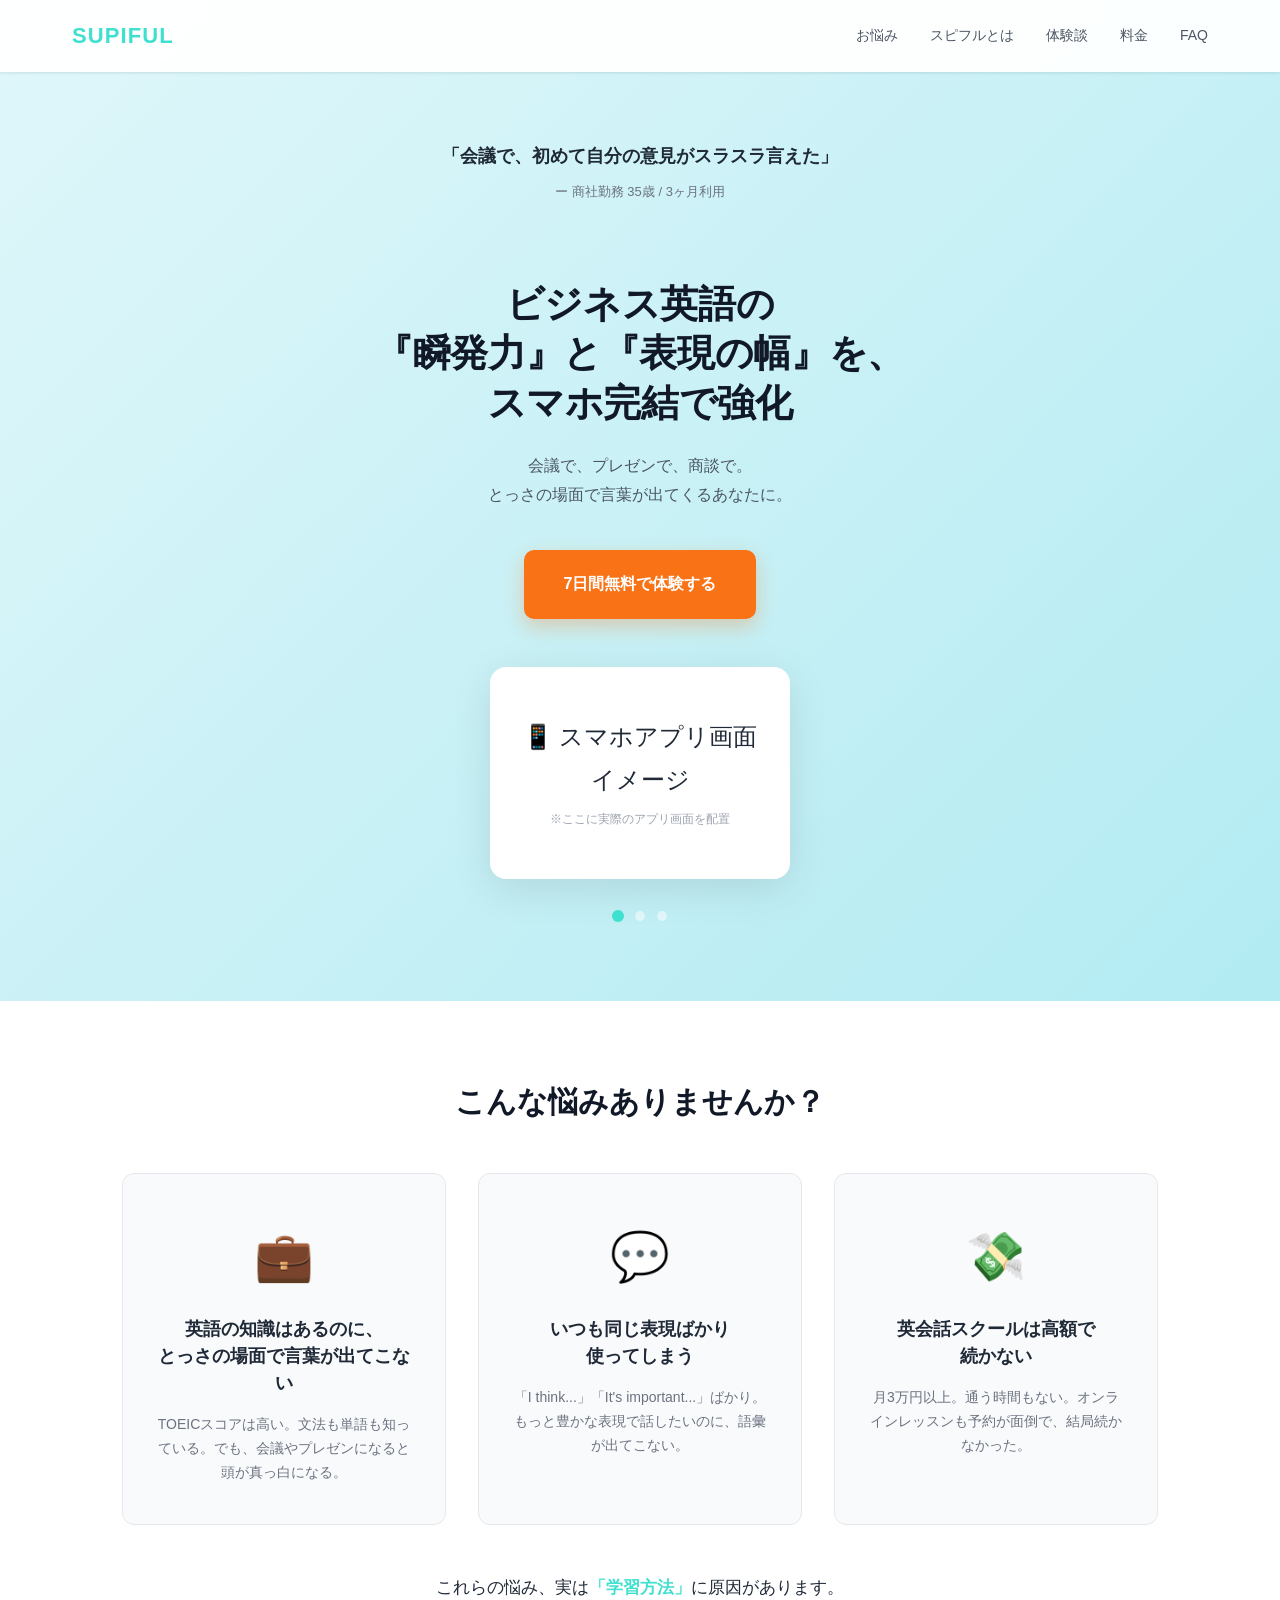
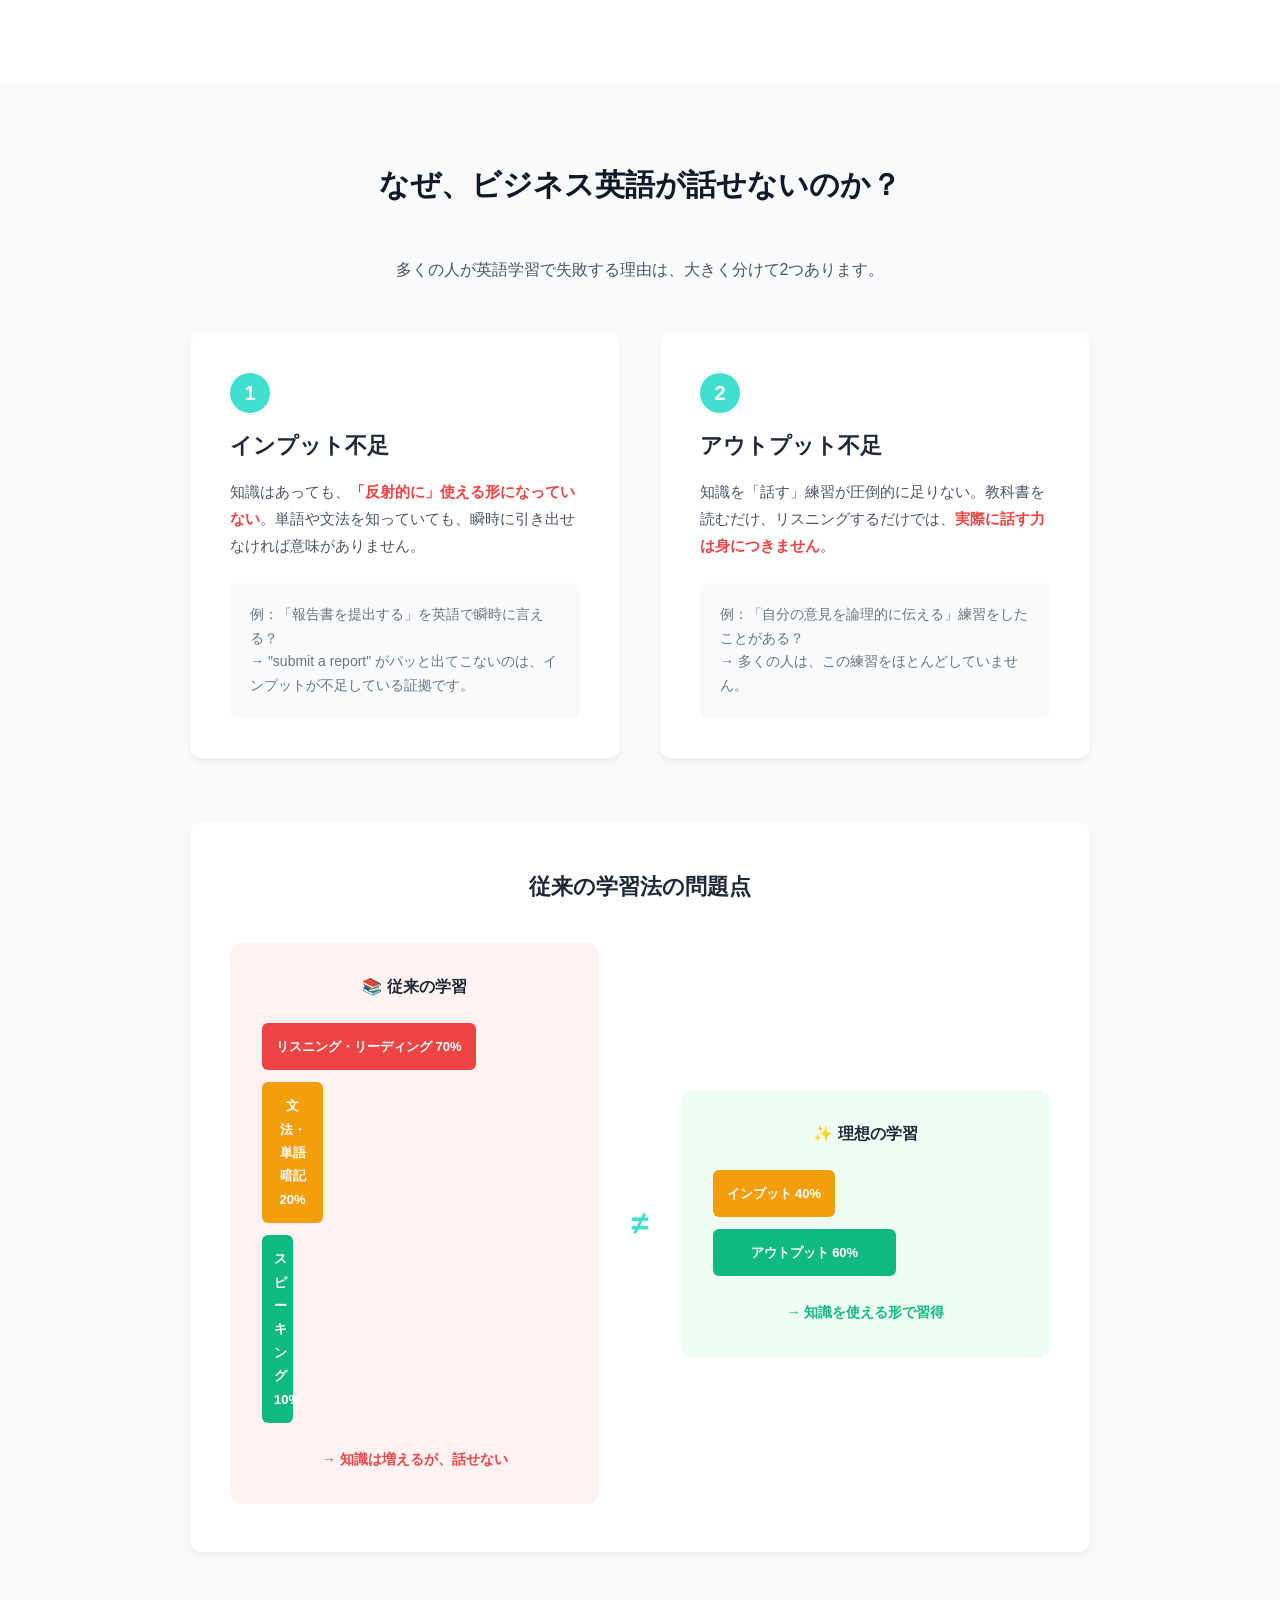
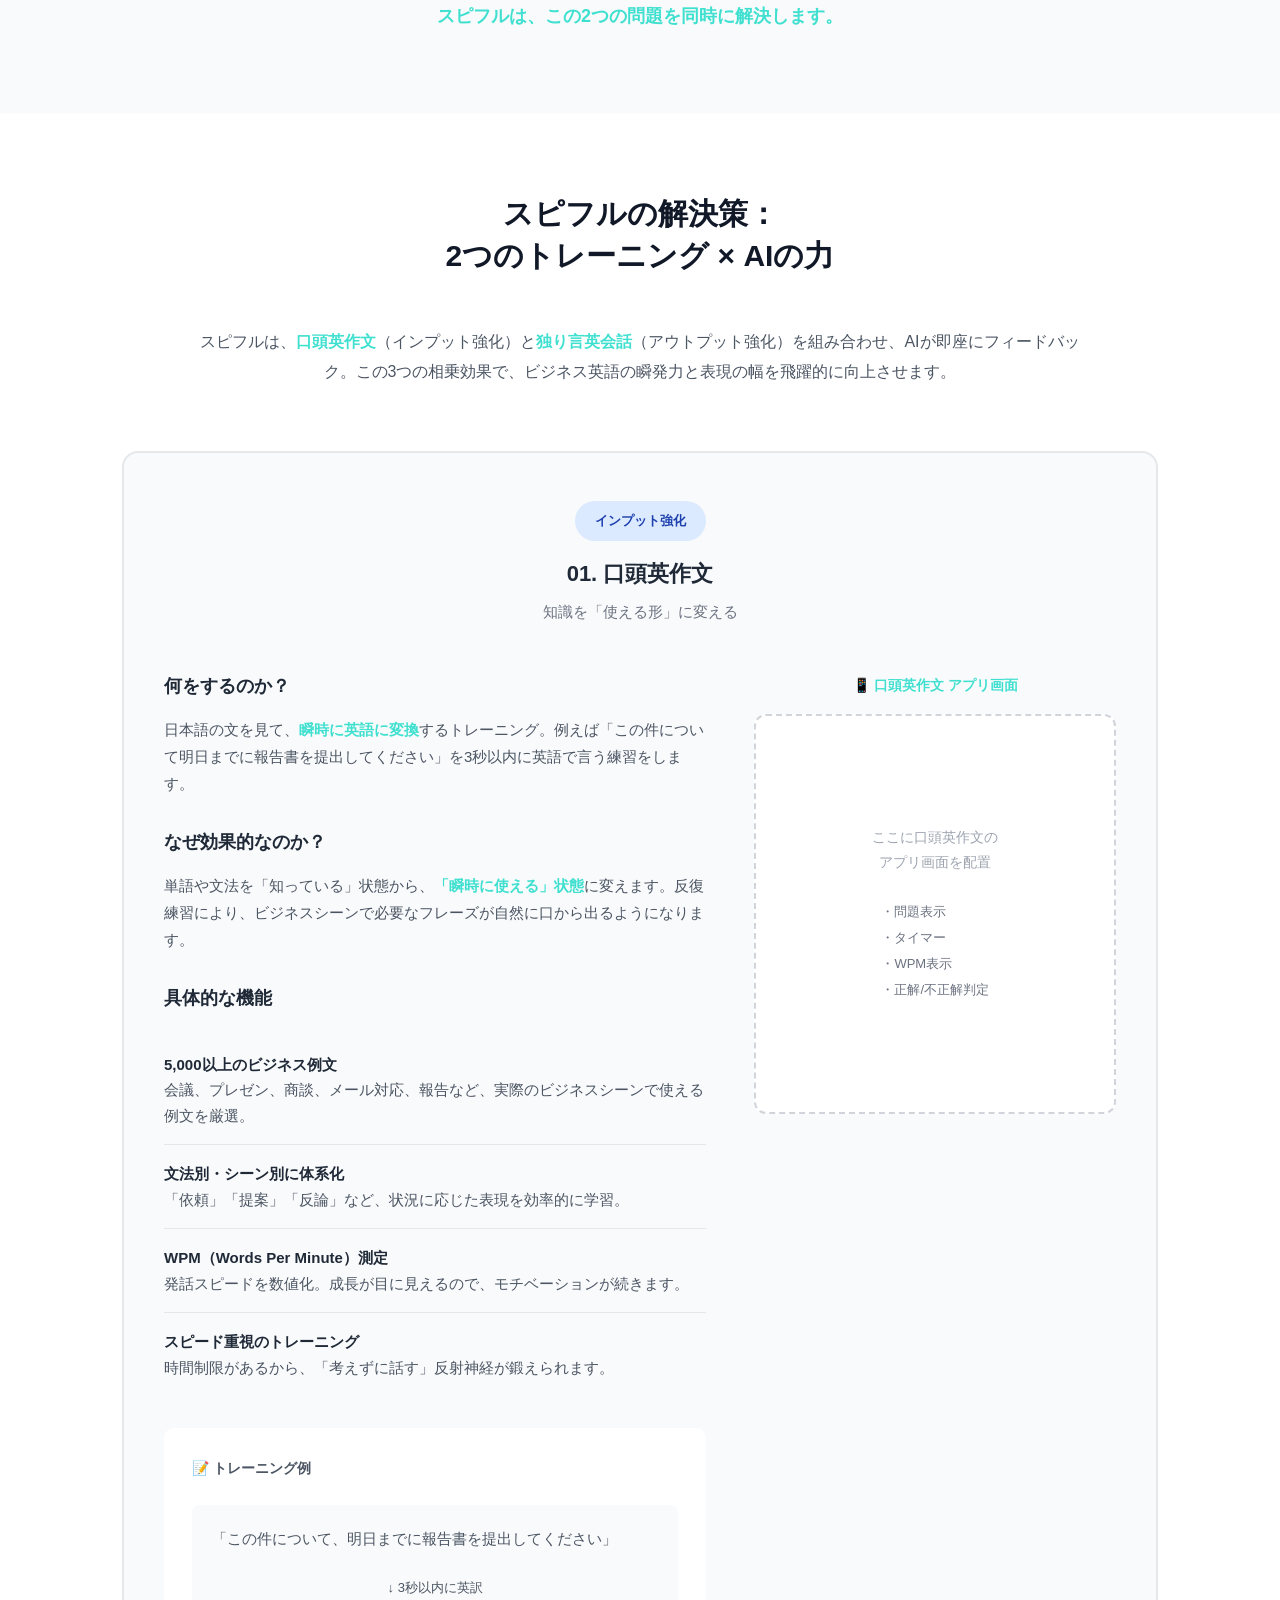
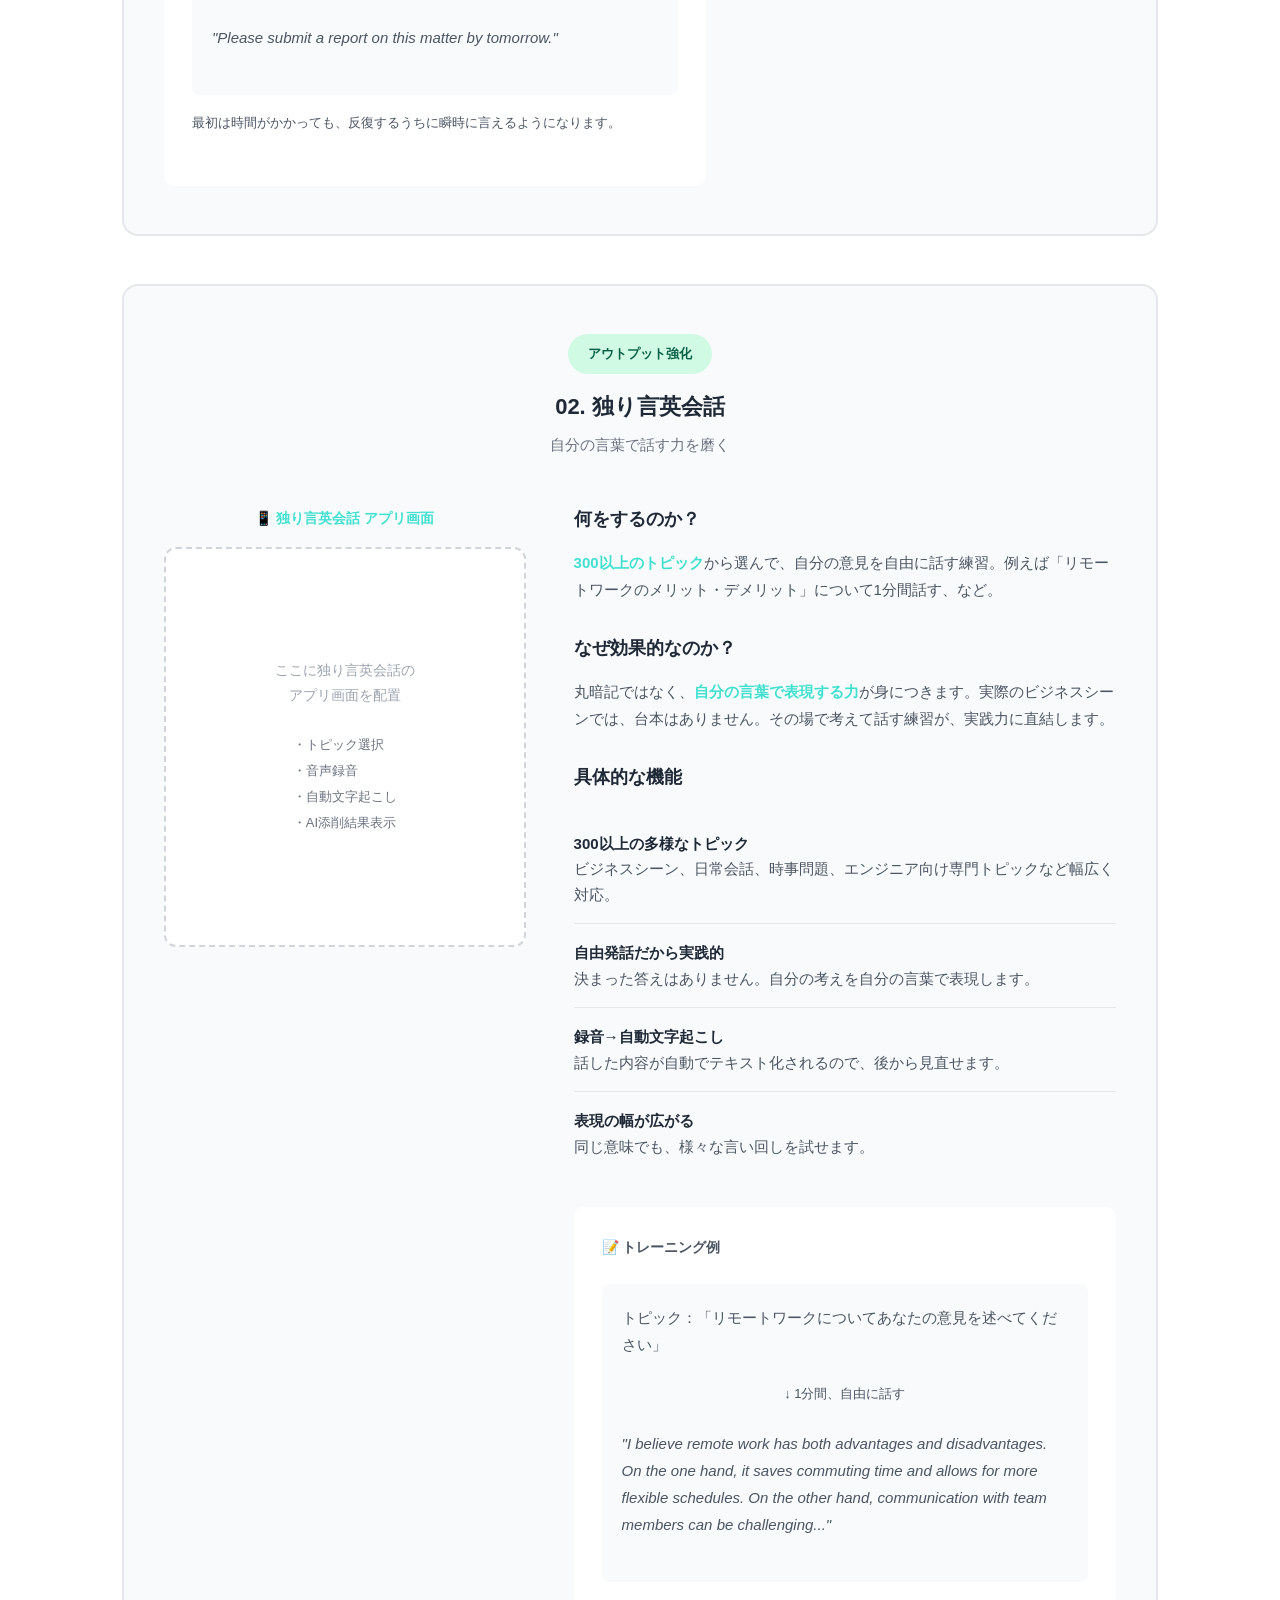
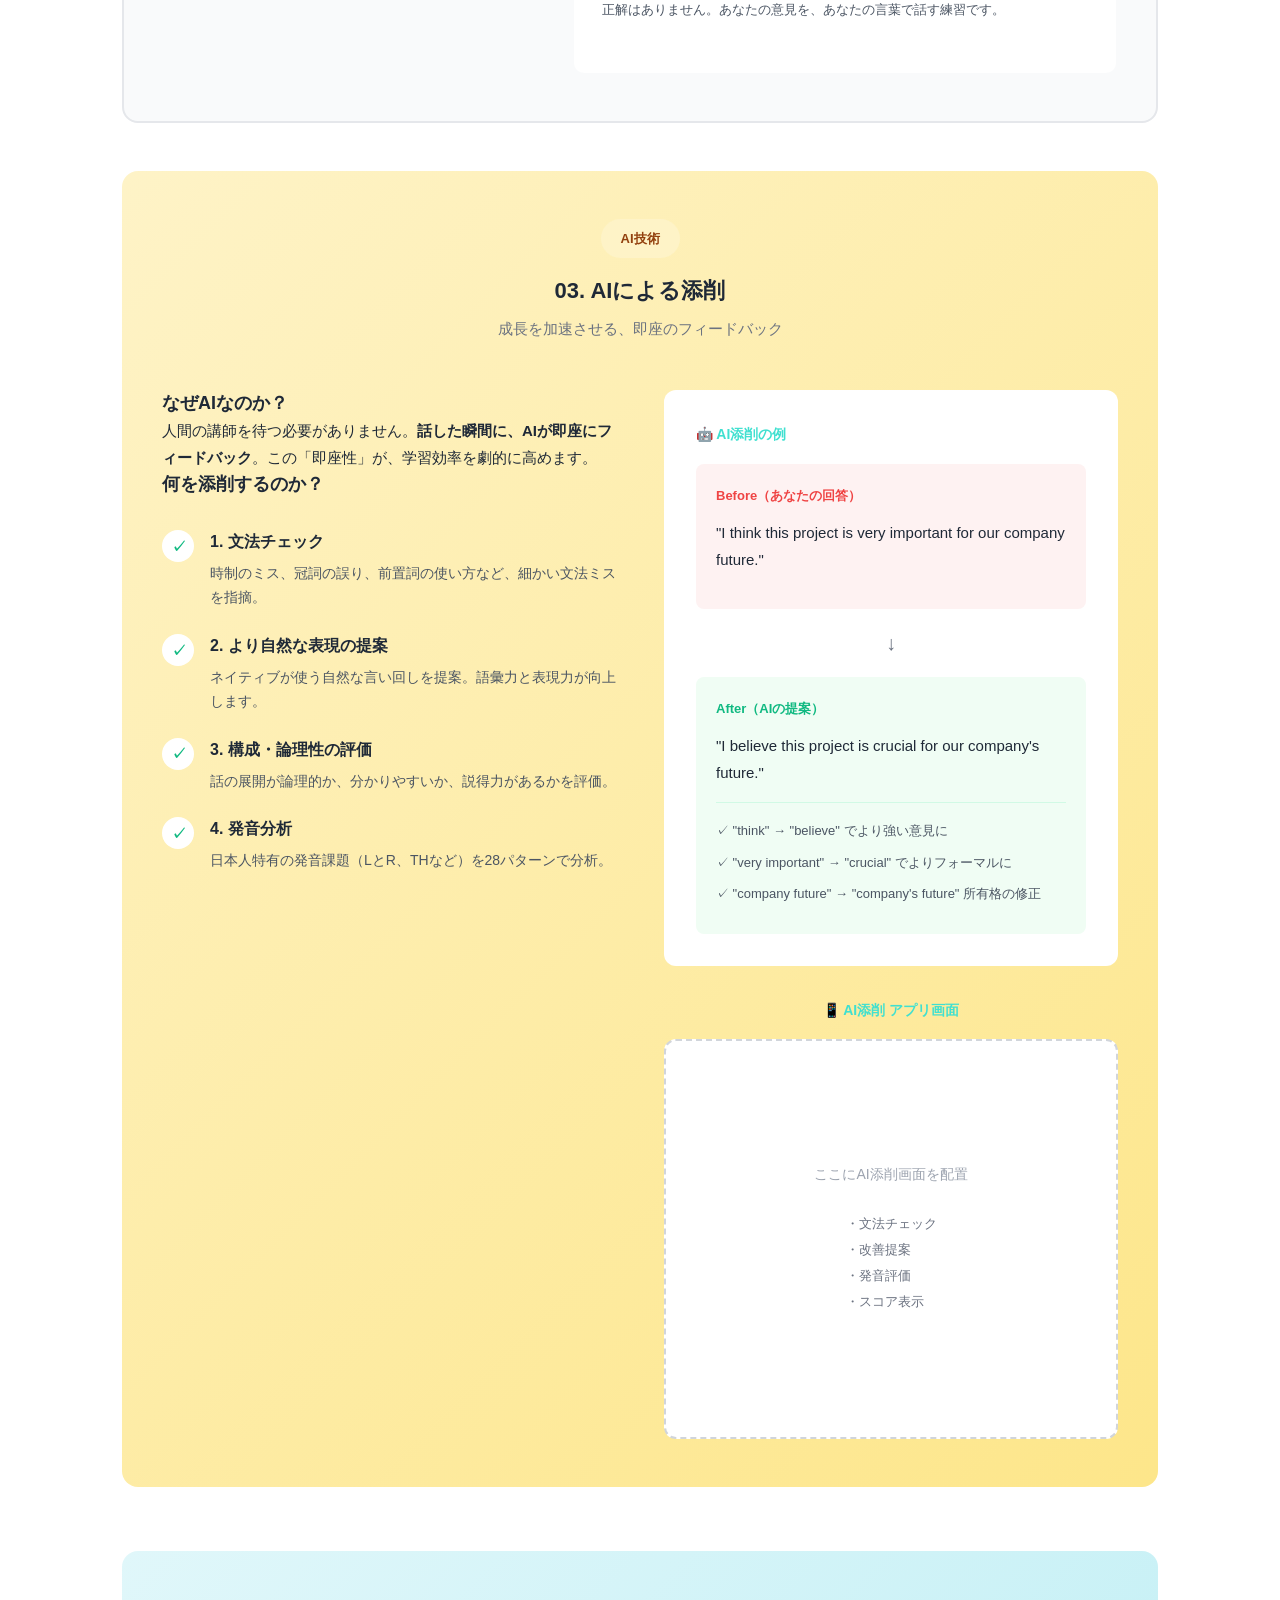
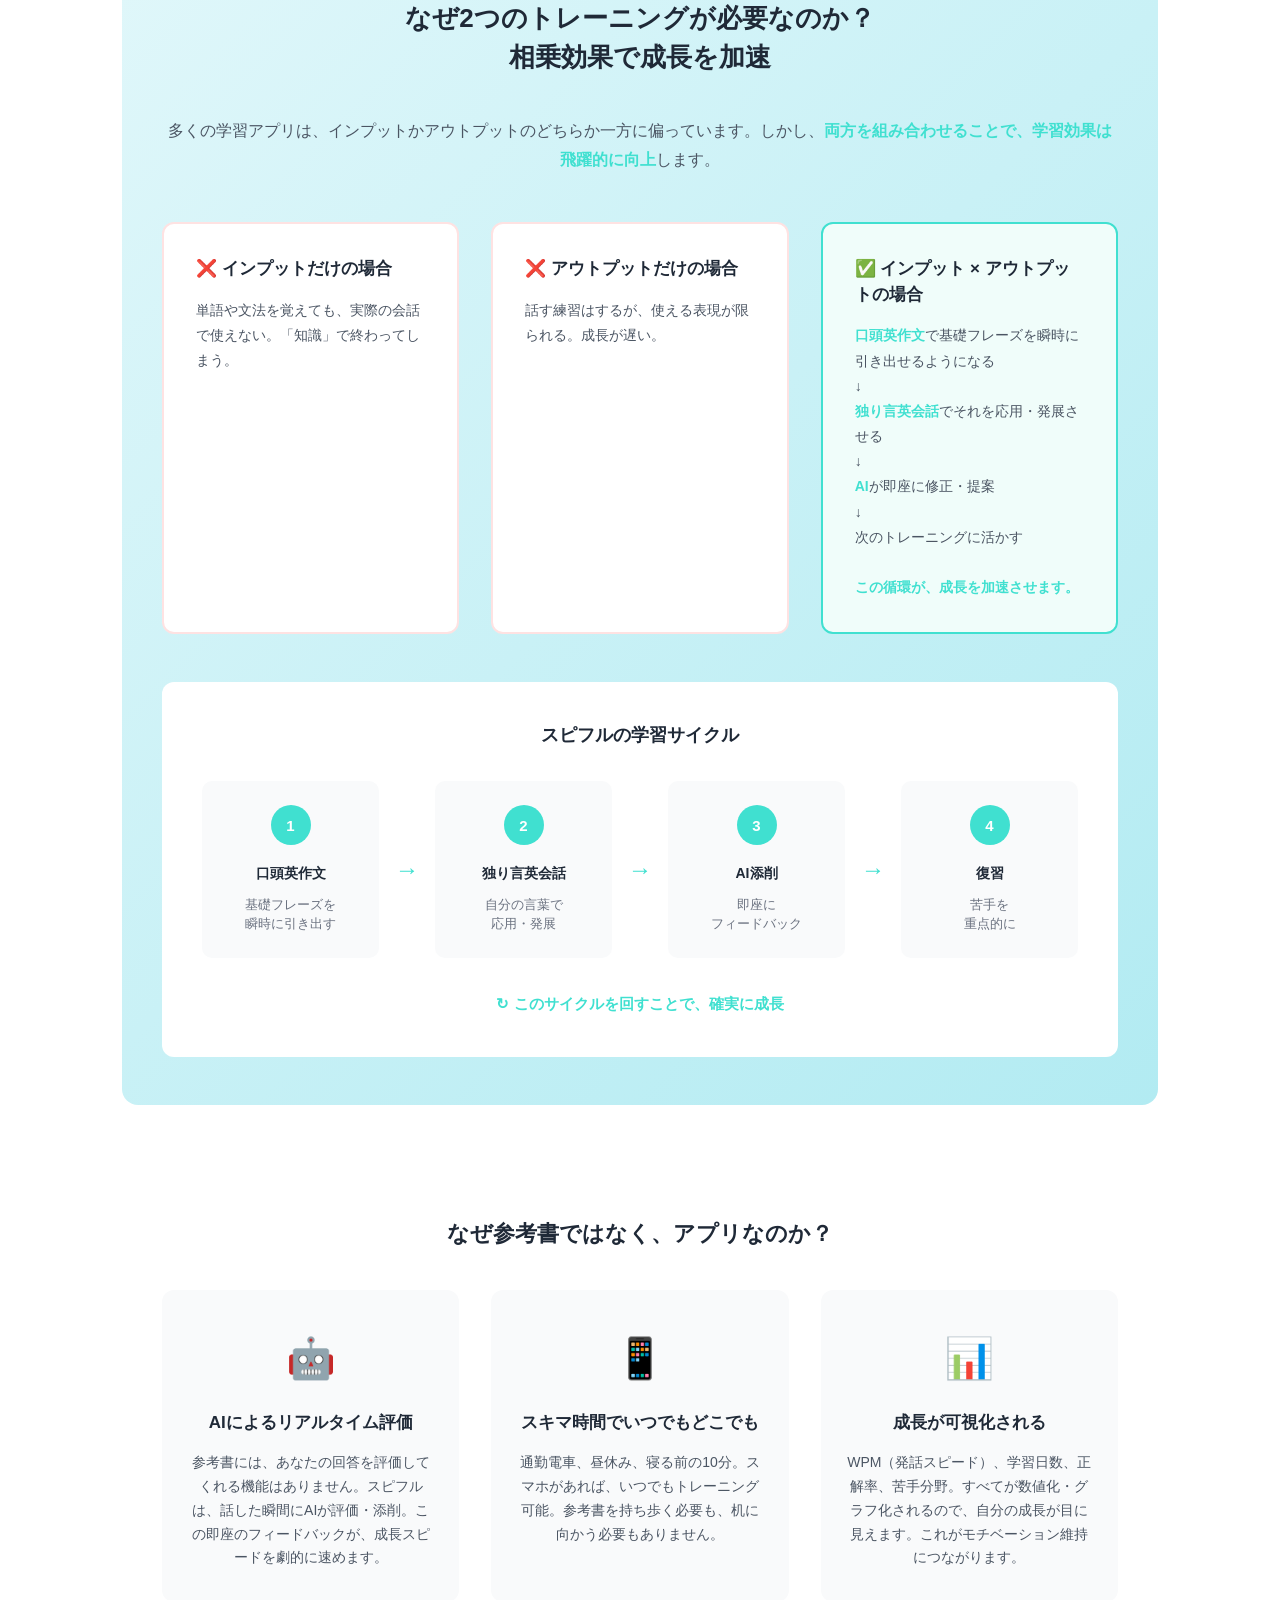
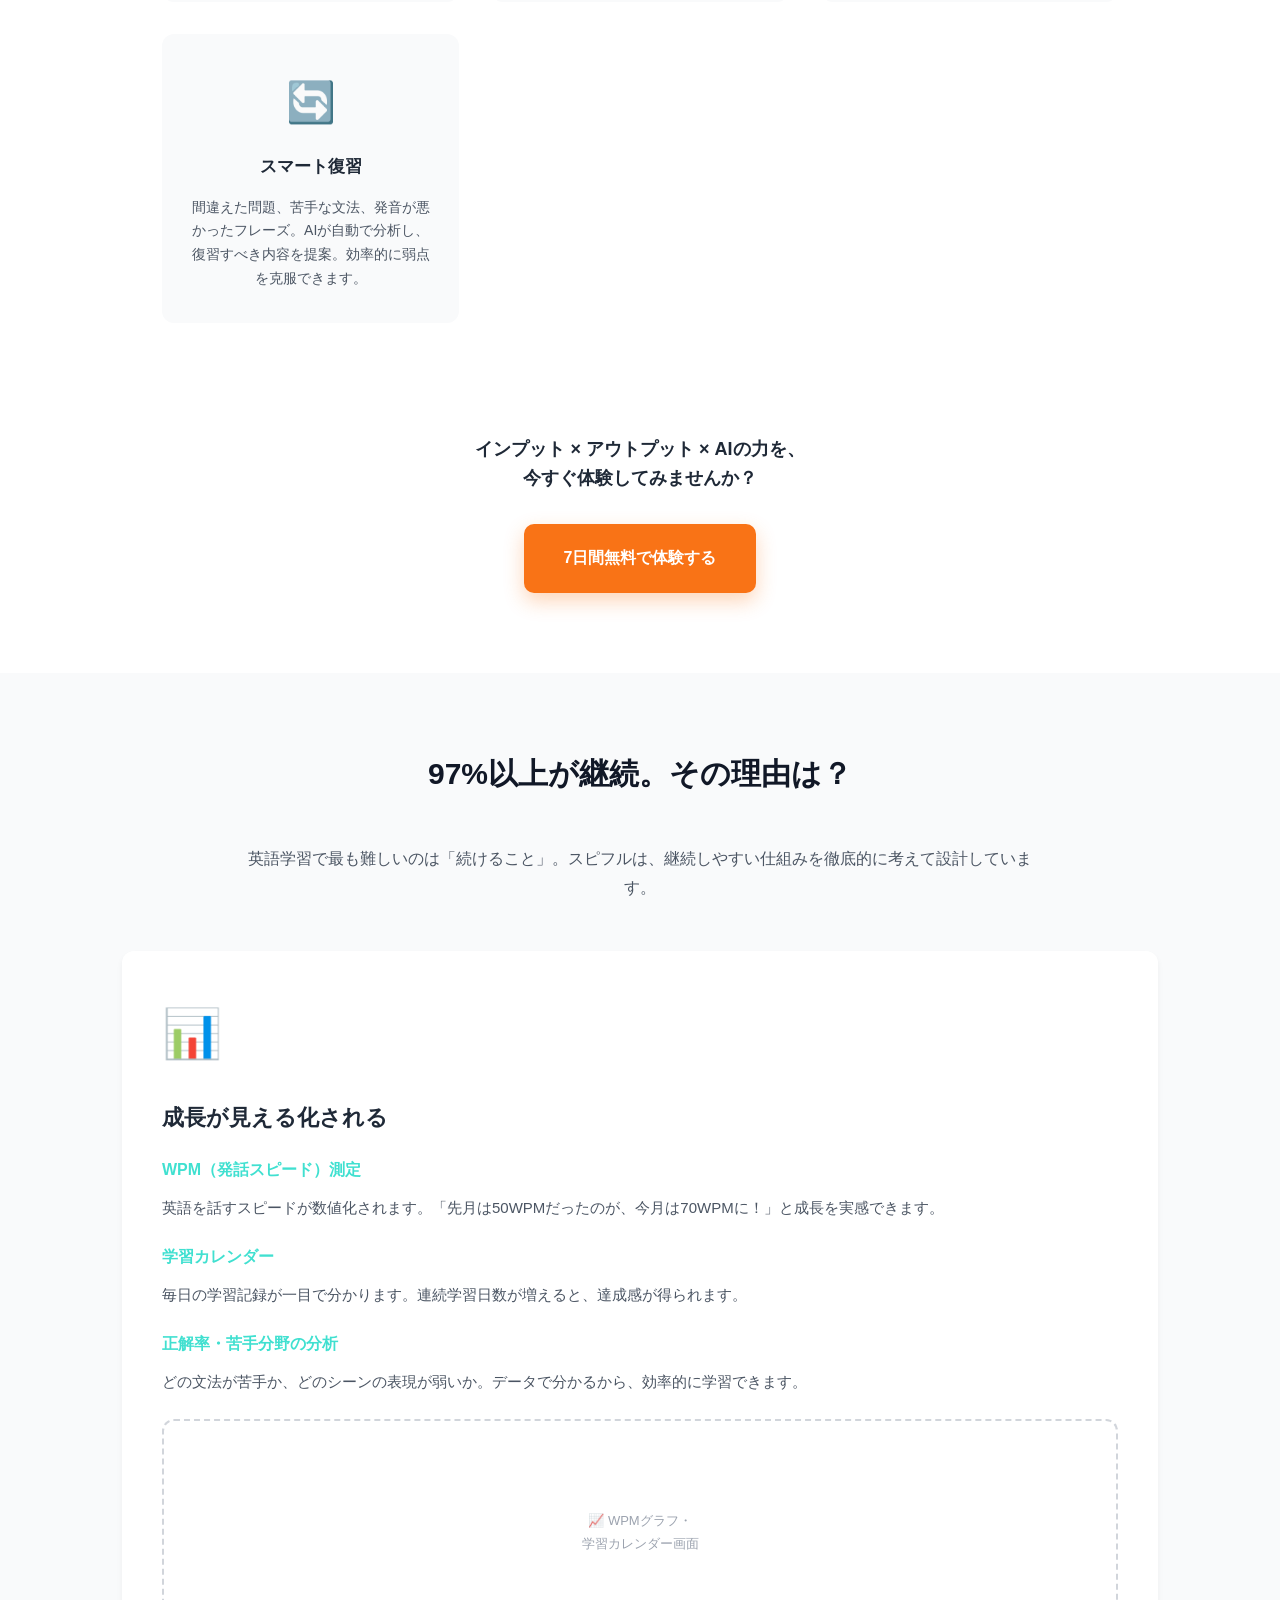
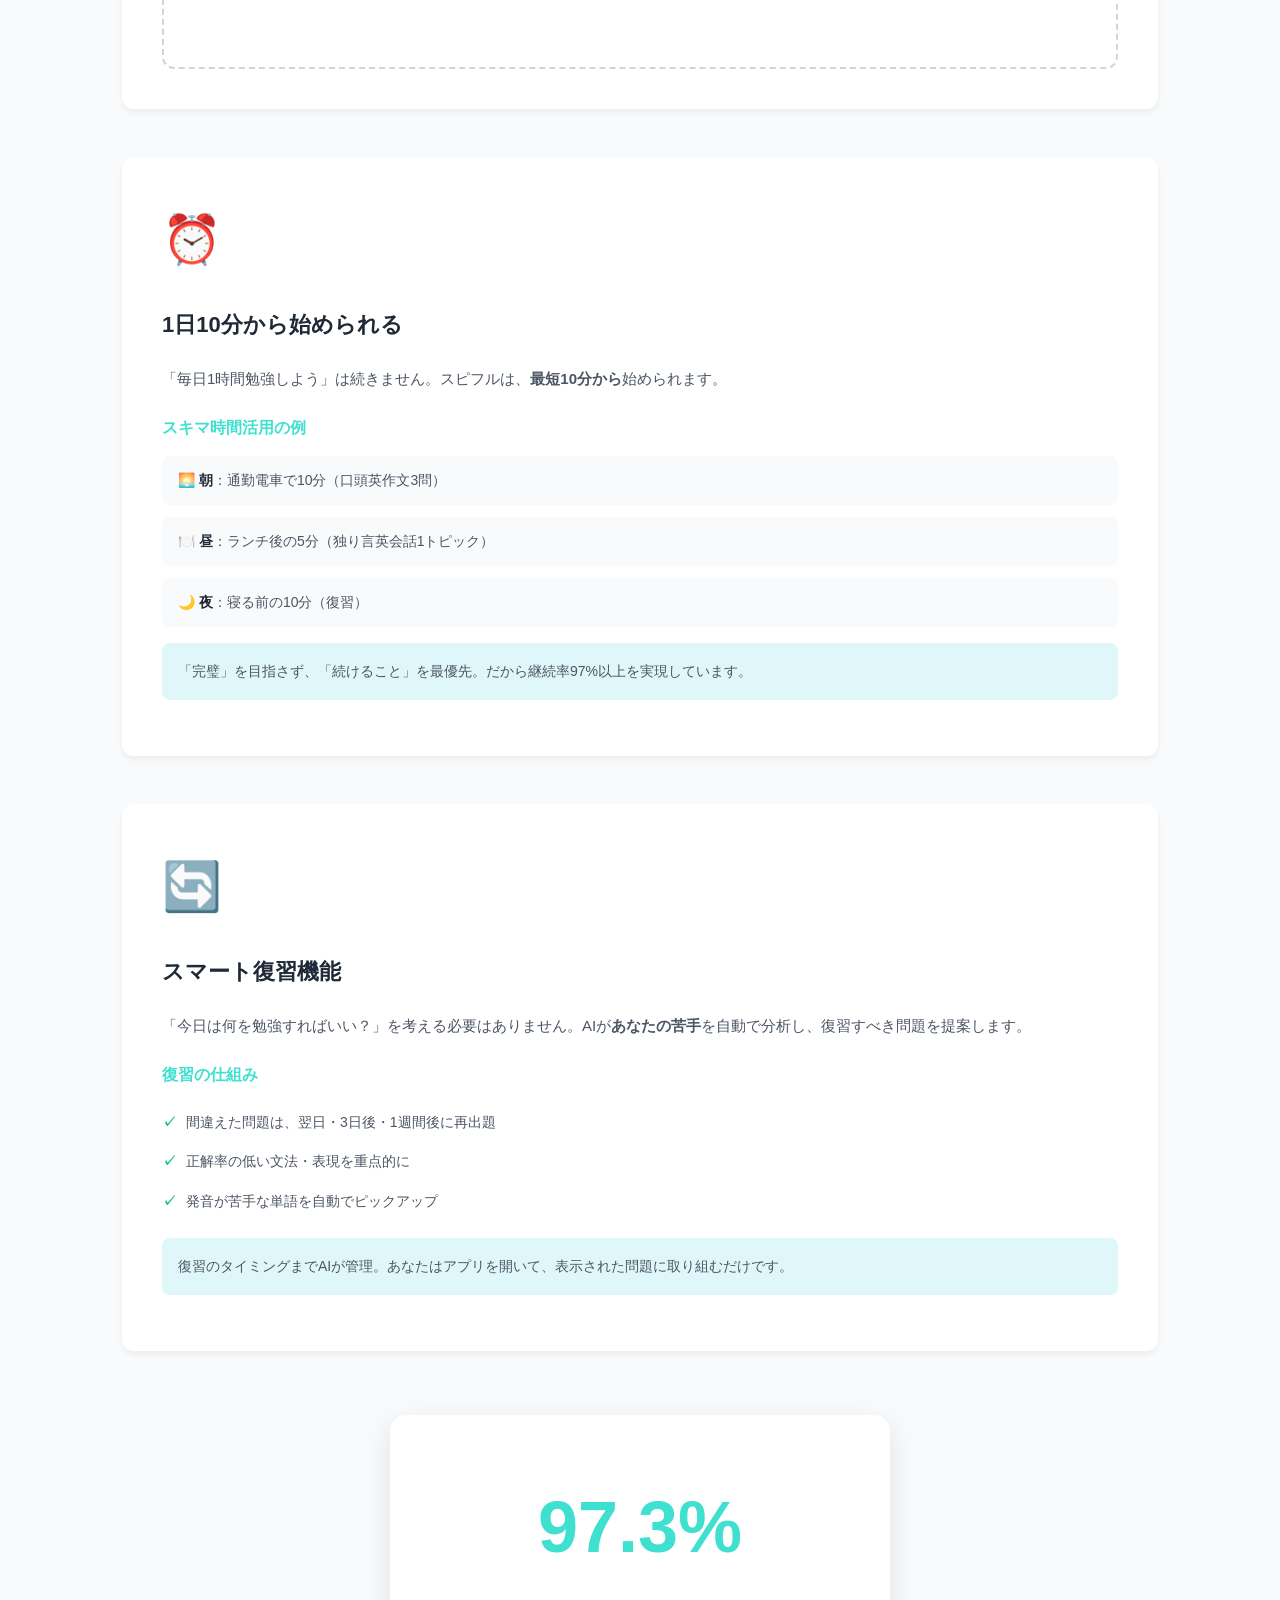
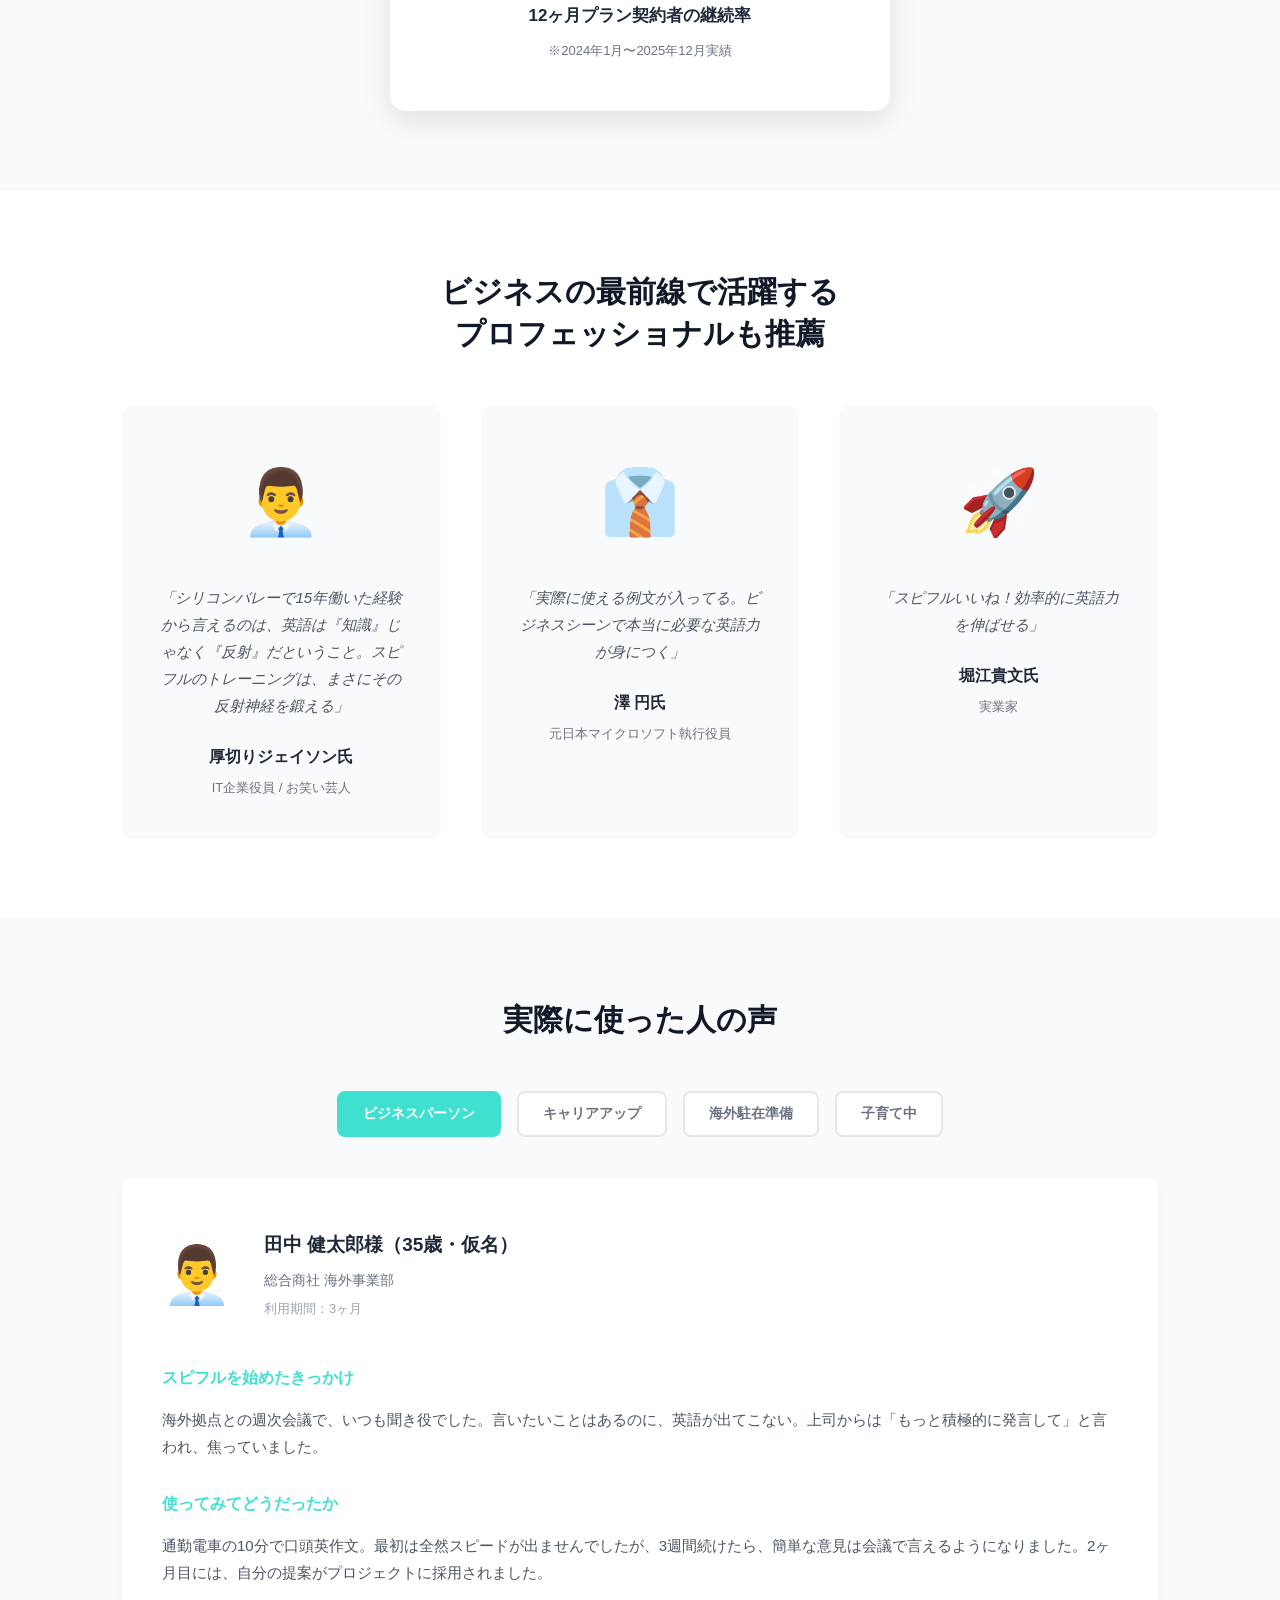
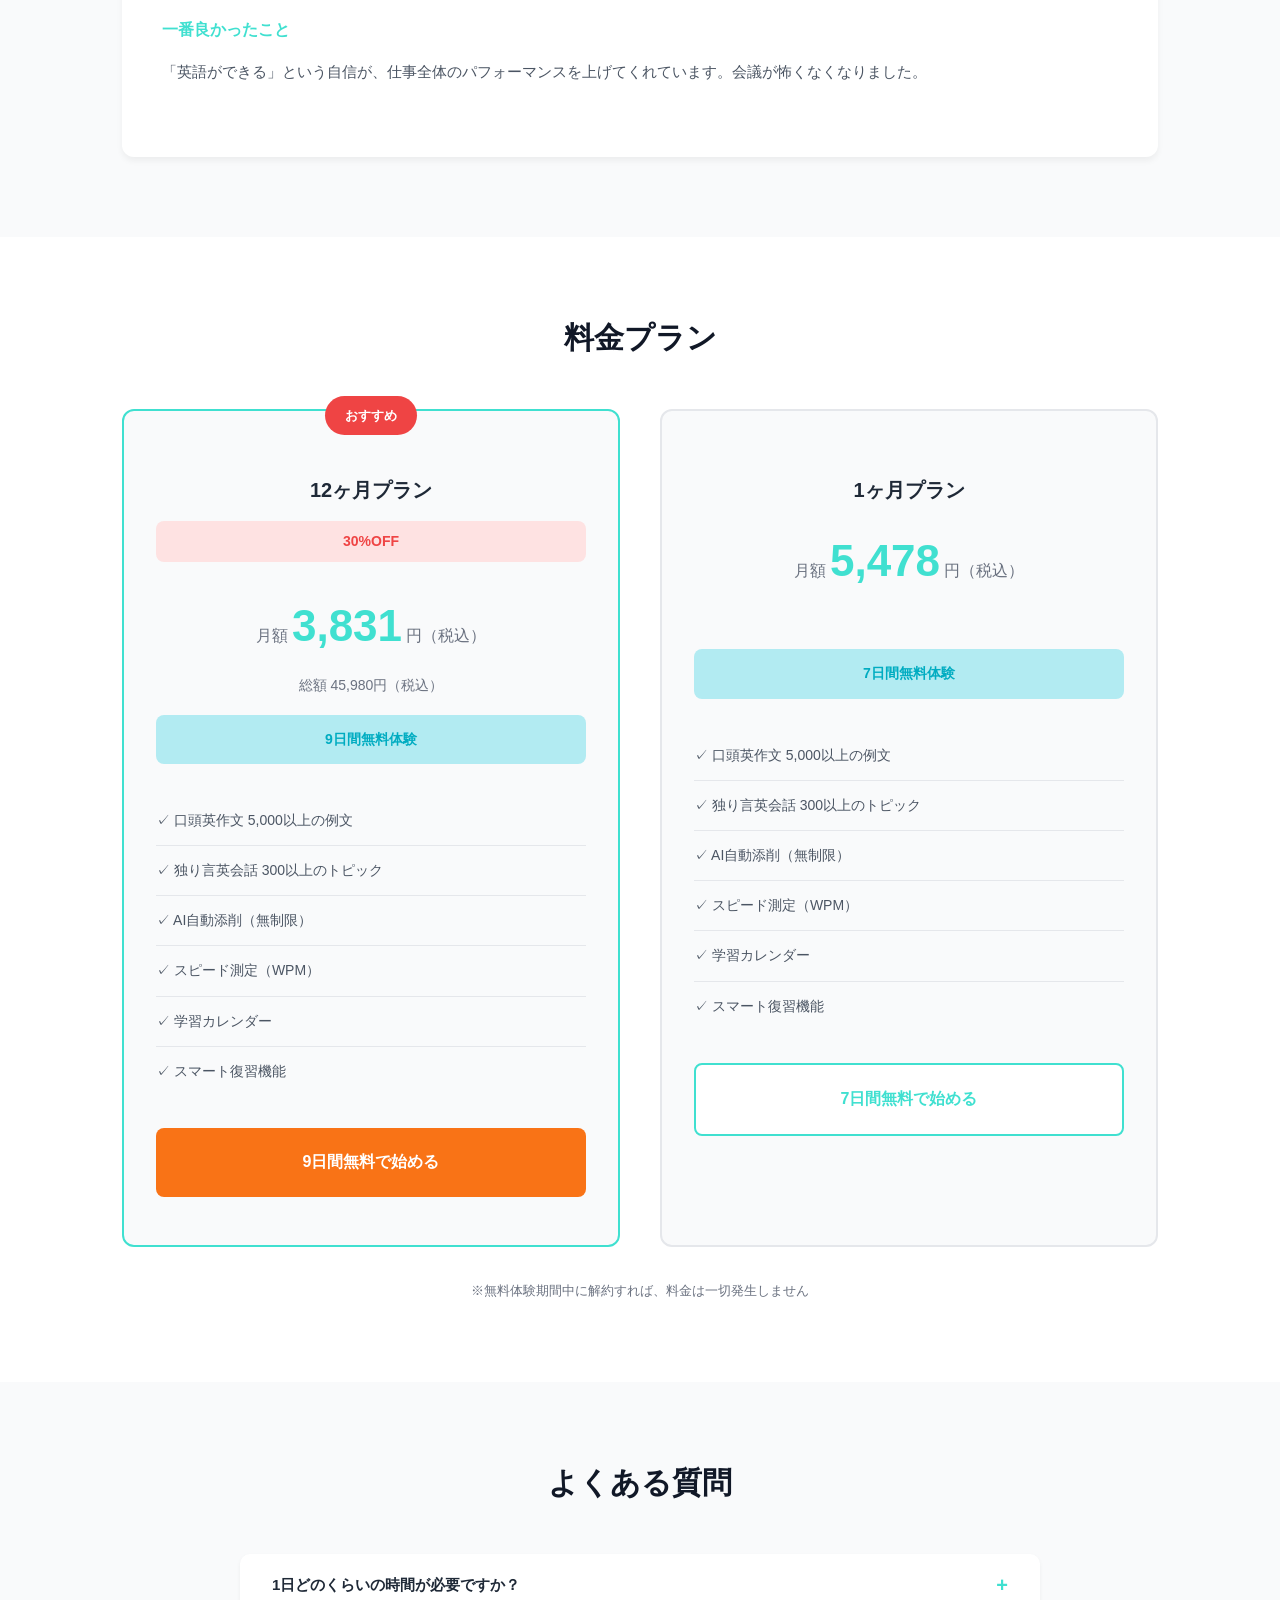
==== commit f92e87bf: "LP大幅改良: ストーリー重視・情報量増加・胡散臭さ削減 フィードバックに基づき、LPを全面的に作り直しました。  【主な改良点】  1. キャッチコピー変更    - Before: 「3ヶ月で反射" ====
--- a/index.html
+++ b/index.html
@@ -3,7 +3,7 @@
 <head>
     <meta charset="UTF-8">
     <meta name="viewport" content="width=device-width, initial-scale=1.0">
-    <title>SUPIFUL - スピーキングの『正解』が身につく</title>
+    <title>SUPIFUL - ビジネス英語の『瞬発力』と『表現の幅』を、スマホ完結で強化</title>
     <link rel="stylesheet" href="style.css">
 </head>
 <body>
@@ -12,8 +12,8 @@
         <div class="header-container">
             <div class="logo">SUPIFUL</div>
             <nav class="nav">
-                <a href="#trust">実績</a>
-                <a href="#method">メソッド</a>
+                <a href="#problem">お悩み</a>
+                <a href="#solution">スピフルとは</a>
                 <a href="#voice">体験談</a>
                 <a href="#pricing">料金</a>
                 <a href="#faq">FAQ</a>
@@ -24,33 +24,45 @@
     <!-- ファーストビュー -->
     <section class="hero">
         <div class="hero-content">
+            <!-- ユーザーの声カルーセル -->
             <div class="hero-carousel">
                 <div class="carousel-item active">
                     <div class="carousel-text">
-                        <p class="carousel-quote">「海外拠点との会議で、初めて自分の意見が通った」</p>
-                        <p class="carousel-author">ー 商社勤務 田中様(35歳)、TOEIC 650→820点、3ヶ月で実現</p>
+                        <p class="carousel-quote">「会議で、初めて自分の意見がスラスラ言えた」</p>
+                        <p class="carousel-author">ー 商社勤務 35歳 / 3ヶ月利用</p>
                     </div>
                 </div>
                 <div class="carousel-item">
                     <div class="carousel-text">
-                        <p class="carousel-quote">「転職面接の英語プレゼンで、『君の英語は非常にクリア』と言われた」</p>
-                        <p class="carousel-author">ー IT企業マーケター 佐藤様(28歳)、スピーキング力自己評価2→8(10段階)</p>
+                        <p class="carousel-quote">「プレゼンで『君の英語はクリアだね』と褒められた」</p>
+                        <p class="carousel-author">ー ITマーケター 28歳 / 4ヶ月利用</p>
                     </div>
                 </div>
                 <div class="carousel-item">
                     <div class="carousel-text">
-                        <p class="carousel-quote">「毎朝の通勤時間10分が、英語力を磨く黄金時間になった」</p>
-                        <p class="carousel-author">ー メーカー勤務 鈴木様(42歳)、継続365日達成</p>
-                    </div>
-                </div>
-            </div>
-            <h1 class="hero-title">3ヶ月で、英語が『反射的に』出てくるあなたに</h1>
-            <p class="hero-subtitle">プログリット<span class="badge">東証上場企業</span>が、25,000人のデータから開発</p>
-            <a href="#trial" class="cta-button primary-cta">
-                <span class="cta-main">30秒で完了 | 7日間無料体験を始める</span>
-                <span class="cta-sub">クレジットカード登録不要 | いつでもキャンセル可能</span>
-            </a>
-        </div>
+                        <p class="carousel-quote">「通勤時間10分が、英語力を磨く時間に変わった」</p>
+                        <p class="carousel-author">ー 金融機関勤務 42歳 / 8ヶ月利用</p>
+                    </div>
+                </div>
+            </div>
+
+            <!-- メインキャッチコピー -->
+            <h1 class="hero-title">ビジネス英語の<br>『瞬発力』と『表現の幅』を、<br>スマホ完結で強化</h1>
+            <p class="hero-subtitle">会議で、プレゼンで、商談で。<br>とっさの場面で言葉が出てくるあなたに。</p>
+
+            <!-- CTA -->
+            <a href="#trial" class="cta-button primary-cta">7日間無料で体験する</a>
+
+            <!-- アプリ画面プレビュー -->
+            <div class="hero-app-preview">
+                <!-- ここにアプリのスクリーンショットを配置 -->
+                <div class="app-screenshot-placeholder">
+                    <p>📱 スマホアプリ画面イメージ</p>
+                    <p class="placeholder-note">※ここに実際のアプリ画面を配置</p>
+                </div>
+            </div>
+        </div>
+
         <div class="hero-indicators">
             <span class="indicator active" data-index="0"></span>
             <span class="indicator" data-index="1"></span>
@@ -58,264 +70,478 @@
         </div>
     </section>
 
-    <!-- 数値実績 -->
-    <section id="trust" class="stats-section">
-        <div class="container">
-            <h2 class="section-title fade-in">データが証明する、スピフルの効果</h2>
-            <div class="stats-grid">
-                <div class="stat-card fade-in">
-                    <div class="stat-icon">📈</div>
-                    <div class="stat-number">平均+185点</div>
-                    <div class="stat-label">TOEIC向上実績</div>
-                    <div class="stat-note">※6ヶ月利用者127名の平均</div>
-                </div>
-                <div class="stat-card fade-in">
-                    <div class="stat-icon">🎯</div>
-                    <div class="stat-number">97.3%</div>
-                    <div class="stat-label">継続率</div>
-                    <div class="stat-note">※12ヶ月プラン契約者</div>
-                </div>
-                <div class="stat-card fade-in">
-                    <div class="stat-icon">⚡</div>
-                    <div class="stat-number">3.2ヶ月</div>
-                    <div class="stat-label">平均学習期間</div>
-                    <div class="stat-note">※効果実感までの平均期間</div>
-                </div>
-            </div>
-            <p class="stats-source">2024年1月〜2025年12月の12ヶ月プラン契約者487名の実績データ</p>
-        </div>
-    </section>
-
-    <!-- 感情的共感セクション -->
-    <section class="empathy-section">
-        <div class="container">
-            <h2 class="section-title fade-in">あなたは今、こんな『もどかしさ』を感じていませんか？</h2>
-            <div class="empathy-grid">
-                <div class="empathy-card fade-in">
-                    <div class="empathy-icon">💼</div>
-                    <h3>シーン1</h3>
-                    <p>「会議で言いたいことがあるのに、英語が出てこない。結局黙ったまま終わり、また『次こそは』と自分に言い聞かせる」</p>
-                </div>
-                <div class="empathy-card fade-in">
-                    <div class="empathy-icon">✈️</div>
-                    <h3>シーン2</h3>
-                    <p>「海外出張で現地スタッフと雑談したいのに、業務連絡以外の言葉が見つからず、孤独を感じる」</p>
-                </div>
-                <div class="empathy-card fade-in">
-                    <div class="empathy-icon">📚</div>
-                    <h3>シーン3</h3>
-                    <p>「『今年こそ英語を!』と教材を買うけれど、3週間後には本棚の肥やしに。自己嫌悪の繰り返し」</p>
-                </div>
-            </div>
-            <p class="empathy-message fade-in">これは、あなたが悪いわけではありません。<br>従来の学習法が、『話す力』に最適化されていなかっただけです</p>
-        </div>
-    </section>
-
-    <!-- 問題の本質 -->
-    <section class="problem-section">
-        <div class="container">
-            <h2 class="section-title fade-in">では、どうすれば『話せる』ようになるのか？</h2>
-            <p class="problem-intro fade-in">多くの学習法が失敗する理由は、『インプット偏重』にあります</p>
-
-            <div class="comparison-container fade-in">
-                <div class="comparison-card before">
-                    <h3>従来の学習</h3>
-                    <div class="comparison-chart">
-                        <div class="chart-bar" style="width: 60%; background: #EF4444;">
-                            <span>リスニング 60%</span>
-                        </div>
-                        <div class="chart-bar" style="width: 30%; background: #F59E0B;">
-                            <span>リーディング 30%</span>
-                        </div>
-                        <div class="chart-bar" style="width: 10%; background: #10B981;">
-                            <span>スピーキング 10%</span>
-                        </div>
-                    </div>
-                    <p class="comparison-result">結果：知識は増えても、口から出てこない</p>
-                </div>
-
-                <div class="comparison-arrow">→</div>
-
-                <div class="comparison-card after">
-                    <h3>スピフルの学習</h3>
-                    <div class="comparison-chart">
-                        <div class="chart-bar" style="width: 40%; background: #F59E0B;">
-                            <span>インプット 40%</span>
-                        </div>
-                        <div class="chart-bar" style="width: 60%; background: #10B981;">
-                            <span>アウトプット 60%</span>
-                        </div>
-                    </div>
-                    <p class="comparison-result success">結果：実践で使える反射的な英語力</p>
-                </div>
-            </div>
-
-            <p class="problem-conclusion fade-in">プログリット<span class="badge-inline">東証上場企業</span>が25,000人のデータから導き出した答え：<br><strong>『話す力は、話すことでしか鍛えられない』</strong></p>
-        </div>
-    </section>
-
-    <!-- 科学的根拠 -->
-    <section class="science-section">
-        <div class="container">
-            <h2 class="section-title fade-in">科学的に証明された、スピフルのメソッド</h2>
-
-            <div class="science-grid">
-                <div class="science-card fade-in">
-                    <h3>第二言語習得研究の裏付け</h3>
-                    <p class="science-author">Swain博士の『アウトプット仮説』</p>
-                    <p class="science-text">学習者は話す過程で初めて、自分の知識の『穴』に気づきます。この『気づき』が、脳内での言語処理を効率化し、次回同じ状況で瞬時に正しい英語が出るようになります。</p>
-                    <p class="science-cite">※Swain, M. (1985). Communicative competence</p>
-                </div>
-
-                <div class="science-brain fade-in">
-                    <h3>スピフルで鍛えられる、脳の3つの領域</h3>
-                    <div class="brain-areas">
-                        <div class="brain-area">
-                            <div class="brain-icon">🧠</div>
-                            <h4>ブローカ野</h4>
-                            <p>言語生成</p>
-                            <p class="brain-method">→ 口頭英作文で活性化</p>
-                        </div>
-                        <div class="brain-area">
-                            <div class="brain-icon">👂</div>
-                            <h4>ウェルニッケ野</h4>
-                            <p>言語理解</p>
-                            <p class="brain-method">→ リスニングとの組み合わせで強化</p>
-                        </div>
-                        <div class="brain-area">
-                            <div class="brain-icon">🗣️</div>
-                            <h4>運動野</h4>
-                            <p>発音筋肉</p>
-                            <p class="brain-method">→ 独り言英会話で自動化</p>
-                        </div>
-                    </div>
-                    <p class="brain-note">fMRI(脳機能画像)研究では、これら3つの領域が同時に活性化する学習が、最も効率的に言語を習得できることが示されています</p>
-                </div>
-            </div>
-        </div>
-    </section>
-
-    <!-- メソッド説明 -->
-    <section id="method" class="method-section">
-        <div class="container">
-            <h2 class="section-title fade-in">スピフルの2つの柱</h2>
-
-            <div class="method-card fade-in">
-                <div class="method-number">01</div>
-                <h3 class="method-title">口頭英作文</h3>
-                <p class="method-subtitle">日本語→英語への瞬時の英訳トレーニング</p>
-                <div class="method-content">
-                    <div class="method-text">
-                        <h4>特徴</h4>
-                        <ul>
-                            <li>5,000以上のビジネス例文を収録</li>
-                            <li>文法別・シーン別に体系化</li>
-                            <li>スピード測定機能（WPM計測）</li>
-                            <li>瞬発力を徹底的に鍛える</li>
+    <!-- こんな悩みありませんか？ -->
+    <section id="problem" class="problem-intro-section">
+        <div class="container">
+            <h2 class="section-title">こんな悩みありませんか？</h2>
+
+            <div class="problem-cards">
+                <div class="problem-card fade-in">
+                    <div class="problem-icon">💼</div>
+                    <h3>英語の知識はあるのに、<br>とっさの場面で言葉が出てこない</h3>
+                    <p>TOEICスコアは高い。文法も単語も知っている。でも、会議やプレゼンになると頭が真っ白になる。</p>
+                </div>
+
+                <div class="problem-card fade-in">
+                    <div class="problem-icon">💬</div>
+                    <h3>いつも同じ表現ばかり<br>使ってしまう</h3>
+                    <p>「I think...」「It's important...」ばかり。もっと豊かな表現で話したいのに、語彙が出てこない。</p>
+                </div>
+
+                <div class="problem-card fade-in">
+                    <div class="problem-icon">💸</div>
+                    <h3>英会話スクールは高額で<br>続かない</h3>
+                    <p>月3万円以上。通う時間もない。オンラインレッスンも予約が面倒で、結局続かなかった。</p>
+                </div>
+            </div>
+
+            <div class="problem-message fade-in">
+                <p>これらの悩み、実は<strong>「学習方法」</strong>に原因があります。</p>
+            </div>
+        </div>
+    </section>
+
+    <!-- なぜビジネス英語が話せないのか？ -->
+    <section class="reason-section">
+        <div class="container">
+            <h2 class="section-title">なぜ、ビジネス英語が話せないのか？</h2>
+
+            <div class="reason-content fade-in">
+                <p class="reason-intro">多くの人が英語学習で失敗する理由は、大きく分けて2つあります。</p>
+
+                <div class="reason-grid">
+                    <div class="reason-item">
+                        <div class="reason-number">1</div>
+                        <h3>インプット不足</h3>
+                        <p class="reason-desc">知識はあっても、<strong>「反射的に」使える形になっていない</strong>。単語や文法を知っていても、瞬時に引き出せなければ意味がありません。</p>
+                        <p class="reason-example">例：「報告書を提出する」を英語で瞬時に言える？<br>→ "submit a report" がパッと出てこないのは、インプットが不足している証拠です。</p>
+                    </div>
+
+                    <div class="reason-item">
+                        <div class="reason-number">2</div>
+                        <h3>アウトプット不足</h3>
+                        <p class="reason-desc">知識を「話す」練習が圧倒的に足りない。教科書を読むだけ、リスニングするだけでは、<strong>実際に話す力は身につきません</strong>。</p>
+                        <p class="reason-example">例：「自分の意見を論理的に伝える」練習をしたことがある？<br>→ 多くの人は、この練習をほとんどしていません。</p>
+                    </div>
+                </div>
+
+                <div class="reason-comparison">
+                    <h3>従来の学習法の問題点</h3>
+                    <div class="comparison-visual">
+                        <div class="comparison-item old">
+                            <h4>📚 従来の学習</h4>
+                            <div class="comparison-bars">
+                                <div class="bar" style="width: 70%; background: #EF4444;">
+                                    <span>リスニング・リーディング 70%</span>
+                                </div>
+                                <div class="bar" style="width: 20%; background: #F59E0B;">
+                                    <span>文法・単語暗記 20%</span>
+                                </div>
+                                <div class="bar" style="width: 10%; background: #10B981;">
+                                    <span>スピーキング 10%</span>
+                                </div>
+                            </div>
+                            <p class="comparison-result bad">→ 知識は増えるが、話せない</p>
+                        </div>
+
+                        <div class="comparison-arrow">≠</div>
+
+                        <div class="comparison-item new">
+                            <h4>✨ 理想の学習</h4>
+                            <div class="comparison-bars">
+                                <div class="bar" style="width: 40%; background: #F59E0B;">
+                                    <span>インプット 40%</span>
+                                </div>
+                                <div class="bar" style="width: 60%; background: #10B981;">
+                                    <span>アウトプット 60%</span>
+                                </div>
+                            </div>
+                            <p class="comparison-result good">→ 知識を使える形で習得</p>
+                        </div>
+                    </div>
+                </div>
+
+                <p class="reason-conclusion">スピフルは、この2つの問題を同時に解決します。</p>
+            </div>
+        </div>
+    </section>
+
+    <!-- スピフルの解決策 -->
+    <section id="solution" class="solution-section">
+        <div class="container">
+            <h2 class="section-title">スピフルの解決策：<br>2つのトレーニング × AIの力</h2>
+
+            <div class="solution-overview fade-in">
+                <p class="solution-intro">スピフルは、<strong>口頭英作文</strong>（インプット強化）と<strong>独り言英会話</strong>（アウトプット強化）を組み合わせ、AIが即座にフィードバック。この3つの相乗効果で、ビジネス英語の瞬発力と表現の幅を飛躍的に向上させます。</p>
+            </div>
+
+            <!-- 口頭英作文 -->
+            <div class="training-block fade-in">
+                <div class="training-header">
+                    <div class="training-badge input">インプット強化</div>
+                    <h3 class="training-title">01. 口頭英作文</h3>
+                    <p class="training-subtitle">知識を「使える形」に変える</p>
+                </div>
+
+                <div class="training-content">
+                    <div class="training-text">
+                        <h4>何をするのか？</h4>
+                        <p>日本語の文を見て、<strong>瞬時に英語に変換</strong>するトレーニング。例えば「この件について明日までに報告書を提出してください」を3秒以内に英語で言う練習をします。</p>
+
+                        <h4>なぜ効果的なのか？</h4>
+                        <p>単語や文法を「知っている」状態から、<strong>「瞬時に使える」状態</strong>に変えます。反復練習により、ビジネスシーンで必要なフレーズが自然に口から出るようになります。</p>
+
+                        <h4>具体的な機能</h4>
+                        <ul class="feature-list">
+                            <li><strong>5,000以上のビジネス例文</strong><br>会議、プレゼン、商談、メール対応、報告など、実際のビジネスシーンで使える例文を厳選。</li>
+                            <li><strong>文法別・シーン別に体系化</strong><br>「依頼」「提案」「反論」など、状況に応じた表現を効率的に学習。</li>
+                            <li><strong>WPM（Words Per Minute）測定</strong><br>発話スピードを数値化。成長が目に見えるので、モチベーションが続きます。</li>
+                            <li><strong>スピード重視のトレーニング</strong><br>時間制限があるから、「考えずに話す」反射神経が鍛えられます。</li>
                         </ul>
-                    </div>
-                    <div class="method-visual">
-                        <div class="method-example">
-                            <p class="example-label">例題</p>
-                            <p class="example-jp">「この件について、明日までに報告書を提出してください」</p>
-                            <p class="example-arrow">↓ 3秒以内に英訳</p>
-                            <p class="example-en">"Please submit a report on this matter by tomorrow."</p>
-                        </div>
-                    </div>
-                </div>
-            </div>
-
-            <div class="method-card fade-in">
-                <div class="method-number">02</div>
-                <h3 class="method-title">独り言英会話</h3>
-                <p class="method-subtitle">300以上のトピックでのアウトプット練習</p>
-                <div class="method-content">
-                    <div class="method-text">
-                        <h4>特徴</h4>
-                        <ul>
-                            <li>AI自動添削（文法・表現・構成の3視点）</li>
-                            <li>ニュアンス判定で丸暗記を回避</li>
-                            <li>自分の言葉で話す力を養成</li>
-                            <li>実践的な会話力を強化</li>
+
+                        <div class="training-example">
+                            <p class="example-label">📝 トレーニング例</p>
+                            <div class="example-box">
+                                <p class="example-jp">「この件について、明日までに報告書を提出してください」</p>
+                                <p class="example-arrow">↓ 3秒以内に英訳</p>
+                                <p class="example-en">"Please submit a report on this matter by tomorrow."</p>
+                            </div>
+                            <p class="example-note">最初は時間がかかっても、反復するうちに瞬時に言えるようになります。</p>
+                        </div>
+                    </div>
+
+                    <div class="training-visual">
+                        <!-- アプリ画面 -->
+                        <div class="app-screenshot">
+                            <p class="screenshot-label">📱 口頭英作文 アプリ画面</p>
+                            <div class="screenshot-placeholder">
+                                <p>ここに口頭英作文の<br>アプリ画面を配置</p>
+                                <p class="screenshot-features">
+                                    ・問題表示<br>
+                                    ・タイマー<br>
+                                    ・WPM表示<br>
+                                    ・正解/不正解判定
+                                </p>
+                            </div>
+                        </div>
+                    </div>
+                </div>
+            </div>
+
+            <!-- 独り言英会話 -->
+            <div class="training-block fade-in">
+                <div class="training-header">
+                    <div class="training-badge output">アウトプット強化</div>
+                    <h3 class="training-title">02. 独り言英会話</h3>
+                    <p class="training-subtitle">自分の言葉で話す力を磨く</p>
+                </div>
+
+                <div class="training-content reverse">
+                    <div class="training-visual">
+                        <!-- アプリ画面 -->
+                        <div class="app-screenshot">
+                            <p class="screenshot-label">📱 独り言英会話 アプリ画面</p>
+                            <div class="screenshot-placeholder">
+                                <p>ここに独り言英会話の<br>アプリ画面を配置</p>
+                                <p class="screenshot-features">
+                                    ・トピック選択<br>
+                                    ・音声録音<br>
+                                    ・自動文字起こし<br>
+                                    ・AI添削結果表示
+                                </p>
+                            </div>
+                        </div>
+                    </div>
+
+                    <div class="training-text">
+                        <h4>何をするのか？</h4>
+                        <p><strong>300以上のトピック</strong>から選んで、自分の意見を自由に話す練習。例えば「リモートワークのメリット・デメリット」について1分間話す、など。</p>
+
+                        <h4>なぜ効果的なのか？</h4>
+                        <p>丸暗記ではなく、<strong>自分の言葉で表現する力</strong>が身につきます。実際のビジネスシーンでは、台本はありません。その場で考えて話す練習が、実践力に直結します。</p>
+
+                        <h4>具体的な機能</h4>
+                        <ul class="feature-list">
+                            <li><strong>300以上の多様なトピック</strong><br>ビジネスシーン、日常会話、時事問題、エンジニア向け専門トピックなど幅広く対応。</li>
+                            <li><strong>自由発話だから実践的</strong><br>決まった答えはありません。自分の考えを自分の言葉で表現します。</li>
+                            <li><strong>録音→自動文字起こし</strong><br>話した内容が自動でテキスト化されるので、後から見直せます。</li>
+                            <li><strong>表現の幅が広がる</strong><br>同じ意味でも、様々な言い回しを試せます。</li>
                         </ul>
-                    </div>
-                    <div class="method-visual">
-                        <div class="ai-feedback">
-                            <p class="feedback-label">AI添削例</p>
-                            <div class="feedback-before">
-                                <p class="feedback-tag">Before</p>
-                                <p>"I think this project is very important for our company future."</p>
-                            </div>
-                            <div class="feedback-after">
-                                <p class="feedback-tag">After</p>
-                                <p>"I believe this project is crucial for our company's future."</p>
-                                <p class="feedback-point">✓ より自然な表現に改善<br>✓ 所有格の修正<br>✓ フォーマルな語彙選択</p>
-                            </div>
-                        </div>
-                    </div>
-                </div>
-            </div>
-
-            <div class="method-cta fade-in">
-                <a href="#trial" class="cta-button">
-                    <span class="cta-main">メソッドを30秒で体験開始</span>
-                </a>
-            </div>
-        </div>
-    </section>
-
-    <!-- 継続性セクション -->
+
+                        <div class="training-example">
+                            <p class="example-label">📝 トレーニング例</p>
+                            <div class="example-box">
+                                <p class="example-topic">トピック：「リモートワークについてあなたの意見を述べてください」</p>
+                                <p class="example-instruction">↓ 1分間、自由に話す</p>
+                                <p class="example-answer">"I believe remote work has both advantages and disadvantages. On the one hand, it saves commuting time and allows for more flexible schedules. On the other hand, communication with team members can be challenging..."</p>
+                            </div>
+                            <p class="example-note">正解はありません。あなたの意見を、あなたの言葉で話す練習です。</p>
+                        </div>
+                    </div>
+                </div>
+            </div>
+
+            <!-- AIによる添削 -->
+            <div class="ai-block fade-in">
+                <div class="ai-header">
+                    <div class="training-badge ai">AI技術</div>
+                    <h3 class="training-title">03. AIによる添削</h3>
+                    <p class="training-subtitle">成長を加速させる、即座のフィードバック</p>
+                </div>
+
+                <div class="ai-content">
+                    <div class="ai-text">
+                        <h4>なぜAIなのか？</h4>
+                        <p>人間の講師を待つ必要がありません。<strong>話した瞬間に、AIが即座にフィードバック</strong>。この「即座性」が、学習効率を劇的に高めます。</p>
+
+                        <h4>何を添削するのか？</h4>
+                        <div class="ai-features">
+                            <div class="ai-feature-item">
+                                <div class="ai-feature-icon">✓</div>
+                                <div class="ai-feature-content">
+                                    <h5>1. 文法チェック</h5>
+                                    <p>時制のミス、冠詞の誤り、前置詞の使い方など、細かい文法ミスを指摘。</p>
+                                </div>
+                            </div>
+
+                            <div class="ai-feature-item">
+                                <div class="ai-feature-icon">✓</div>
+                                <div class="ai-feature-content">
+                                    <h5>2. より自然な表現の提案</h5>
+                                    <p>ネイティブが使う自然な言い回しを提案。語彙力と表現力が向上します。</p>
+                                </div>
+                            </div>
+
+                            <div class="ai-feature-item">
+                                <div class="ai-feature-icon">✓</div>
+                                <div class="ai-feature-content">
+                                    <h5>3. 構成・論理性の評価</h5>
+                                    <p>話の展開が論理的か、分かりやすいか、説得力があるかを評価。</p>
+                                </div>
+                            </div>
+
+                            <div class="ai-feature-item">
+                                <div class="ai-feature-icon">✓</div>
+                                <div class="ai-feature-content">
+                                    <h5>4. 発音分析</h5>
+                                    <p>日本人特有の発音課題（LとR、THなど）を28パターンで分析。</p>
+                                </div>
+                            </div>
+                        </div>
+                    </div>
+
+                    <div class="ai-visual">
+                        <div class="ai-example">
+                            <p class="example-label">🤖 AI添削の例</p>
+                            <div class="ai-before-after">
+                                <div class="ai-before">
+                                    <p class="ai-tag">Before（あなたの回答）</p>
+                                    <p class="ai-text-sample">"I think this project is very important for our company future."</p>
+                                </div>
+                                <div class="ai-arrow">↓</div>
+                                <div class="ai-after">
+                                    <p class="ai-tag">After（AIの提案）</p>
+                                    <p class="ai-text-sample">"I believe this project is crucial for our company's future."</p>
+                                    <div class="ai-feedback">
+                                        <p class="ai-feedback-item">✓ "think" → "believe" でより強い意見に</p>
+                                        <p class="ai-feedback-item">✓ "very important" → "crucial" でよりフォーマルに</p>
+                                        <p class="ai-feedback-item">✓ "company future" → "company's future" 所有格の修正</p>
+                                    </div>
+                                </div>
+                            </div>
+                        </div>
+
+                        <div class="app-screenshot">
+                            <p class="screenshot-label">📱 AI添削 アプリ画面</p>
+                            <div class="screenshot-placeholder">
+                                <p>ここにAI添削画面を配置</p>
+                                <p class="screenshot-features">
+                                    ・文法チェック<br>
+                                    ・改善提案<br>
+                                    ・発音評価<br>
+                                    ・スコア表示
+                                </p>
+                            </div>
+                        </div>
+                    </div>
+                </div>
+            </div>
+
+            <!-- 相乗効果の説明（最重要） -->
+            <div class="synergy-section fade-in">
+                <h3 class="synergy-title">なぜ2つのトレーニングが必要なのか？<br>相乗効果で成長を加速</h3>
+
+                <div class="synergy-content">
+                    <div class="synergy-explanation">
+                        <p class="synergy-intro">多くの学習アプリは、インプットかアウトプットのどちらか一方に偏っています。しかし、<strong>両方を組み合わせることで、学習効果は飛躍的に向上</strong>します。</p>
+
+                        <div class="synergy-patterns">
+                            <div class="synergy-pattern bad">
+                                <h4>❌ インプットだけの場合</h4>
+                                <p>単語や文法を覚えても、実際の会話で使えない。「知識」で終わってしまう。</p>
+                            </div>
+
+                            <div class="synergy-pattern bad">
+                                <h4>❌ アウトプットだけの場合</h4>
+                                <p>話す練習はするが、使える表現が限られる。成長が遅い。</p>
+                            </div>
+
+                            <div class="synergy-pattern good">
+                                <h4>✅ インプット × アウトプットの場合</h4>
+                                <p><strong>口頭英作文</strong>で基礎フレーズを瞬時に引き出せるようになる<br>
+                                ↓<br>
+                                <strong>独り言英会話</strong>でそれを応用・発展させる<br>
+                                ↓<br>
+                                <strong>AI</strong>が即座に修正・提案<br>
+                                ↓<br>
+                                次のトレーニングに活かす<br>
+                                <br>
+                                <strong>この循環が、成長を加速させます。</strong></p>
+                            </div>
+                        </div>
+
+                        <div class="synergy-visual-cycle">
+                            <h4>スピフルの学習サイクル</h4>
+                            <div class="cycle-diagram">
+                                <div class="cycle-step">
+                                    <div class="cycle-number">1</div>
+                                    <p class="cycle-label">口頭英作文</p>
+                                    <p class="cycle-desc">基礎フレーズを<br>瞬時に引き出す</p>
+                                </div>
+                                <div class="cycle-arrow">→</div>
+                                <div class="cycle-step">
+                                    <div class="cycle-number">2</div>
+                                    <p class="cycle-label">独り言英会話</p>
+                                    <p class="cycle-desc">自分の言葉で<br>応用・発展</p>
+                                </div>
+                                <div class="cycle-arrow">→</div>
+                                <div class="cycle-step">
+                                    <div class="cycle-number">3</div>
+                                    <p class="cycle-label">AI添削</p>
+                                    <p class="cycle-desc">即座に<br>フィードバック</p>
+                                </div>
+                                <div class="cycle-arrow">→</div>
+                                <div class="cycle-step">
+                                    <div class="cycle-number">4</div>
+                                    <p class="cycle-label">復習</p>
+                                    <p class="cycle-desc">苦手を<br>重点的に</p>
+                                </div>
+                            </div>
+                            <p class="cycle-loop">↻ このサイクルを回すことで、確実に成長</p>
+                        </div>
+                    </div>
+                </div>
+            </div>
+
+            <!-- なぜ参考書ではなくアプリなのか -->
+            <div class="app-advantage fade-in">
+                <h3 class="advantage-title">なぜ参考書ではなく、アプリなのか？</h3>
+                <div class="advantage-content">
+                    <div class="advantage-item">
+                        <div class="advantage-icon">🤖</div>
+                        <h4>AIによるリアルタイム評価</h4>
+                        <p>参考書には、あなたの回答を評価してくれる機能はありません。スピフルは、話した瞬間にAIが評価・添削。この即座のフィードバックが、成長スピードを劇的に速めます。</p>
+                    </div>
+
+                    <div class="advantage-item">
+                        <div class="advantage-icon">📱</div>
+                        <h4>スキマ時間でいつでもどこでも</h4>
+                        <p>通勤電車、昼休み、寝る前の10分。スマホがあれば、いつでもトレーニング可能。参考書を持ち歩く必要も、机に向かう必要もありません。</p>
+                    </div>
+
+                    <div class="advantage-item">
+                        <div class="advantage-icon">📊</div>
+                        <h4>成長が可視化される</h4>
+                        <p>WPM（発話スピード）、学習日数、正解率、苦手分野。すべてが数値化・グラフ化されるので、自分の成長が目に見えます。これがモチベーション維持につながります。</p>
+                    </div>
+
+                    <div class="advantage-item">
+                        <div class="advantage-icon">🔄</div>
+                        <h4>スマート復習</h4>
+                        <p>間違えた問題、苦手な文法、発音が悪かったフレーズ。AIが自動で分析し、復習すべき内容を提案。効率的に弱点を克服できます。</p>
+                    </div>
+                </div>
+            </div>
+
+            <!-- CTA -->
+            <div class="solution-cta fade-in">
+                <p class="cta-message">インプット × アウトプット × AIの力を、<br>今すぐ体験してみませんか？</p>
+                <a href="#trial" class="cta-button">7日間無料で体験する</a>
+            </div>
+        </div>
+    </section>
+
+    <!-- 継続できる理由 -->
     <section class="retention-section">
         <div class="container">
-            <h2 class="section-title fade-in">97.3%が続けられる、3つの理由</h2>
+            <h2 class="section-title">97%以上が継続。その理由は？</h2>
+
+            <div class="retention-intro fade-in">
+                <p>英語学習で最も難しいのは「続けること」。スピフルは、継続しやすい仕組みを徹底的に考えて設計しています。</p>
+            </div>
 
             <div class="retention-grid">
-                <div class="retention-card fade-in">
-                    <div class="retention-icon">⏱️</div>
-                    <h3>最小努力の原則</h3>
-                    <h4>1日10分から始められる</h4>
-                    <p>心理学の『Tiny Habits』理論：小さな習慣は脳の抵抗が少なく、定着しやすい</p>
-                    <div class="retention-examples">
-                        <div class="time-example">
-                            <span class="time-icon">🌅</span>
-                            <span>朝型：通勤時間10分</span>
-                        </div>
-                        <div class="time-example">
-                            <span class="time-icon">🌙</span>
-                            <span>夜型：就寝前15分</span>
-                        </div>
-                    </div>
-                </div>
-
-                <div class="retention-card fade-in">
-                    <div class="retention-icon">⚡</div>
-                    <h3>即時フィードバック</h3>
-                    <h4>AIが瞬時に添削、成長を実感</h4>
-                    <p>ドーパミン報酬系：即座の成功体験が、脳に「続けたい」という欲求を生む</p>
-                    <div class="feedback-visual">
-                        <span class="feedback-badge success">正解!</span>
-                        <span class="feedback-badge good">Good job!</span>
-                        <span class="feedback-badge progress">+5 WPM</span>
-                    </div>
-                </div>
-
-                <div class="retention-card fade-in">
-                    <div class="retention-icon">🔥</div>
-                    <h3>ゲーミフィケーション</h3>
-                    <h4>連続学習日数で、あなたの『やる気』を視覚化</h4>
-                    <p>行動経済学の『損失回避』：連続記録を途切れさせたくない心理が、継続を自動化</p>
-                    <div class="streak-visual">
-                        <div class="calendar-mini">
-                            <span class="day done">✓</span>
-                            <span class="day done">✓</span>
-                            <span class="day done">✓</span>
-                            <span class="day done">✓</span>
-                            <span class="day done">✓</span>
-                            <span class="day current">📍</span>
-                            <span class="day">　</span>
-                        </div>
-                        <p class="streak-count">🔥 365日連続達成!</p>
-                    </div>
+                <div class="retention-item fade-in">
+                    <div class="retention-icon">📊</div>
+                    <h3>成長が見える化される</h3>
+                    <div class="retention-detail">
+                        <h4>WPM（発話スピード）測定</h4>
+                        <p>英語を話すスピードが数値化されます。「先月は50WPMだったのが、今月は70WPMに！」と成長を実感できます。</p>
+
+                        <h4>学習カレンダー</h4>
+                        <p>毎日の学習記録が一目で分かります。連続学習日数が増えると、達成感が得られます。</p>
+
+                        <h4>正解率・苦手分野の分析</h4>
+                        <p>どの文法が苦手か、どのシーンの表現が弱いか。データで分かるから、効率的に学習できます。</p>
+                    </div>
+
+                    <div class="retention-screenshot">
+                        <div class="screenshot-placeholder small">
+                            <p>📈 WPMグラフ・<br>学習カレンダー画面</p>
+                        </div>
+                    </div>
+                </div>
+
+                <div class="retention-item fade-in">
+                    <div class="retention-icon">⏰</div>
+                    <h3>1日10分から始められる</h3>
+                    <div class="retention-detail">
+                        <p>「毎日1時間勉強しよう」は続きません。スピフルは、<strong>最短10分から</strong>始められます。</p>
+
+                        <h4>スキマ時間活用の例</h4>
+                        <ul class="time-examples">
+                            <li>🌅 <strong>朝</strong>：通勤電車で10分（口頭英作文3問）</li>
+                            <li>🍽️ <strong>昼</strong>：ランチ後の5分（独り言英会話1トピック）</li>
+                            <li>🌙 <strong>夜</strong>：寝る前の10分（復習）</li>
+                        </ul>
+
+                        <p class="retention-note">「完璧」を目指さず、「続けること」を最優先。だから継続率97%以上を実現しています。</p>
+                    </div>
+                </div>
+
+                <div class="retention-item fade-in">
+                    <div class="retention-icon">🔄</div>
+                    <h3>スマート復習機能</h3>
+                    <div class="retention-detail">
+                        <p>「今日は何を勉強すればいい？」を考える必要はありません。AIが<strong>あなたの苦手</strong>を自動で分析し、復習すべき問題を提案します。</p>
+
+                        <h4>復習の仕組み</h4>
+                        <ul class="smart-review-list">
+                            <li>間違えた問題は、翌日・3日後・1週間後に再出題</li>
+                            <li>正解率の低い文法・表現を重点的に</li>
+                            <li>発音が苦手な単語を自動でピックアップ</li>
+                        </ul>
+
+                        <p class="retention-note">復習のタイミングまでAIが管理。あなたはアプリを開いて、表示された問題に取り組むだけです。</p>
+                    </div>
+                </div>
+            </div>
+
+            <div class="retention-stat fade-in">
+                <div class="stat-big">
+                    <p class="stat-number">97.3%</p>
+                    <p class="stat-label">12ヶ月プラン契約者の継続率</p>
+                    <p class="stat-note">※2024年1月〜2025年12月実績</p>
                 </div>
             </div>
         </div>
@@ -324,7 +550,7 @@
     <!-- 著名人推薦 -->
     <section class="endorsement-section">
         <div class="container">
-            <h2 class="section-title fade-in">ビジネス最前線で活躍するプロフェッショナルが選ぶ理由</h2>
+            <h2 class="section-title">ビジネスの最前線で活躍する<br>プロフェッショナルも推薦</h2>
 
             <div class="endorsement-grid">
                 <div class="endorsement-card fade-in">
@@ -351,20 +577,19 @@
         </div>
     </section>
 
-    <!-- ユーザー体験談（タブ形式） -->
+    <!-- 体験談 -->
     <section id="voice" class="testimonial-section">
         <div class="container">
-            <h2 class="section-title fade-in">あなたと同じ境遇の人が、スピフルで変わりました</h2>
+            <h2 class="section-title">実際に使った人の声</h2>
 
             <div class="testimonial-tabs fade-in">
                 <button class="tab-button active" data-tab="business">ビジネスパーソン</button>
-                <button class="tab-button" data-tab="career">キャリアアップ志向</button>
-                <button class="tab-button" data-tab="overseas">海外駐在・転職希望</button>
-                <button class="tab-button" data-tab="parent">子育て中の学習者</button>
+                <button class="tab-button" data-tab="career">キャリアアップ</button>
+                <button class="tab-button" data-tab="overseas">海外駐在準備</button>
+                <button class="tab-button" data-tab="parent">子育て中</button>
             </div>
 
             <div class="testimonial-content">
-                <!-- ビジネスパーソン -->
                 <div class="tab-panel active" id="business">
                     <div class="testimonial-card">
                         <div class="testimonial-header">
@@ -375,21 +600,19 @@
                                 <p class="testimonial-period">利用期間：3ヶ月</p>
                             </div>
                         </div>
-                        <div class="testimonial-results">
-                            <div class="result-item">
-                                <span class="result-label">TOEIC</span>
-                                <span class="result-value">650 → 820点</span>
-                            </div>
-                            <div class="result-item">
-                                <span class="result-label">会議発言頻度</span>
-                                <span class="result-value">3倍</span>
-                            </div>
-                        </div>
-                        <p class="testimonial-text">「海外拠点との週次会議で、いつも聞き役でした。スピフル開始3週間で、簡単な意見は言えるように。2ヶ月目には、自分の提案がプロジェクトに採用されました。『英語ができる』という自信が、仕事全体のパフォーマンスを上げてくれています」</p>
-                    </div>
-                </div>
-
-                <!-- キャリアアップ -->
+                        <div class="testimonial-story">
+                            <h4>スピフルを始めたきっかけ</h4>
+                            <p>海外拠点との週次会議で、いつも聞き役でした。言いたいことはあるのに、英語が出てこない。上司からは「もっと積極的に発言して」と言われ、焦っていました。</p>
+
+                            <h4>使ってみてどうだったか</h4>
+                            <p>通勤電車の10分で口頭英作文。最初は全然スピードが出ませんでしたが、3週間続けたら、簡単な意見は会議で言えるようになりました。2ヶ月目には、自分の提案がプロジェクトに採用されました。</p>
+
+                            <h4>一番良かったこと</h4>
+                            <p>「英語ができる」という自信が、仕事全体のパフォーマンスを上げてくれています。会議が怖くなくなりました。</p>
+                        </div>
+                    </div>
+                </div>
+
                 <div class="tab-panel" id="career">
                     <div class="testimonial-card">
                         <div class="testimonial-header">
@@ -400,21 +623,19 @@
                                 <p class="testimonial-period">利用期間：4ヶ月</p>
                             </div>
                         </div>
-                        <div class="testimonial-results">
-                            <div class="result-item">
-                                <span class="result-label">自己評価</span>
-                                <span class="result-value">2 → 8 (10段階)</span>
-                            </div>
-                            <div class="result-item">
-                                <span class="result-label">転職成功</span>
-                                <span class="result-value">外資系企業</span>
-                            </div>
-                        </div>
-                        <p class="testimonial-text">「転職面接の英語プレゼンで、『君の英語は非常にクリア』と言われました。スピフルで毎日10分、独り言英会話を続けたことで、自分の考えを英語で論理的に話せるようになりました。念願の外資系企業に転職できたのは、スピフルのおかげです」</p>
-                    </div>
-                </div>
-
-                <!-- 海外駐在 -->
+                        <div class="testimonial-story">
+                            <h4>スピフルを始めたきっかけ</h4>
+                            <p>外資系企業への転職を目指していました。面接で英語プレゼンがあると聞いて、焦ってスピフルを始めました。</p>
+
+                            <h4>使ってみてどうだったか</h4>
+                            <p>独り言英会話で、毎日「自分の意見を論理的に話す」練習をしました。AIの添削で、自分の弱点（同じ表現の繰り返し）に気づけたのが大きかったです。</p>
+
+                            <h4>一番良かったこと</h4>
+                            <p>転職面接で「君の英語は非常にクリア」と褒められました。念願の外資系企業に転職できたのは、スピフルのおかげです。</p>
+                        </div>
+                    </div>
+                </div>
+
                 <div class="tab-panel" id="overseas">
                     <div class="testimonial-card">
                         <div class="testimonial-header">
@@ -425,21 +646,19 @@
                                 <p class="testimonial-period">利用期間：6ヶ月</p>
                             </div>
                         </div>
-                        <div class="testimonial-results">
-                            <div class="result-item">
-                                <span class="result-label">TOEIC Speaking</span>
-                                <span class="result-value">110 → 150点</span>
-                            </div>
-                            <div class="result-item">
-                                <span class="result-label">継続日数</span>
-                                <span class="result-value">180日連続</span>
-                            </div>
-                        </div>
-                        <p class="testimonial-text">「3ヶ月後にシンガポール駐在が決まり、焦ってスピフルを始めました。ビジネスシーンに特化した例文が豊富で、実践的でした。現地に着いてから、スピフルで練習したフレーズがそのまま使えて驚きました。今では現地スタッフとも冗談を言い合えます」</p>
-                    </div>
-                </div>
-
-                <!-- 子育て中 -->
+                        <div class="testimonial-story">
+                            <h4>スピフルを始めたきっかけ</h4>
+                            <p>3ヶ月後にシンガポール駐在が決まり、焦ってスピフルを始めました。TOEICは700点ありましたが、会話はほとんどできませんでした。</p>
+
+                            <h4>使ってみてどうだったか</h4>
+                            <p>ビジネスシーンに特化した例文が豊富で、実践的でした。現地に着いてから、スピフルで練習したフレーズがそのまま使えて驚きました。</p>
+
+                            <h4>一番良かったこと</h4>
+                            <p>今では現地スタッフとも冗談を言い合えます。仕事だけでなく、プライベートでも英語が楽しくなりました。</p>
+                        </div>
+                    </div>
+                </div>
+
                 <div class="tab-panel" id="parent">
                     <div class="testimonial-card">
                         <div class="testimonial-header">
@@ -450,63 +669,18 @@
                                 <p class="testimonial-period">利用期間：8ヶ月</p>
                             </div>
                         </div>
-                        <div class="testimonial-results">
-                            <div class="result-item">
-                                <span class="result-label">学習時間</span>
-                                <span class="result-value">1日10分</span>
-                            </div>
-                            <div class="result-item">
-                                <span class="result-label">継続率</span>
-                                <span class="result-value">95%以上</span>
-                            </div>
-                        </div>
-                        <p class="testimonial-text">「子育てと仕事で時間がなく、英語学習は諦めていました。スピフルは通勤電車の10分でできるので、無理なく続けられています。8ヶ月で、社内の英語プレゼンが苦痛ではなくなりました。『時間がない』は言い訳だったと気づきました」</p>
-                    </div>
-                </div>
-            </div>
-
-            <div class="testimonial-cta fade-in">
-                <a href="#trial" class="cta-button">
-                    <span class="cta-main">彼らと同じ、最初の一歩を踏み出す</span>
-                </a>
-            </div>
-        </div>
-    </section>
-
-    <!-- 変容後の未来 -->
-    <section class="transformation-section">
-        <div class="container">
-            <h2 class="section-title fade-in">3ヶ月後、あなたはこんな自分になっています</h2>
-
-            <div class="transformation-grid">
-                <div class="transformation-card fade-in">
-                    <div class="transformation-number">01</div>
-                    <div class="transformation-icon">💼</div>
-                    <h3>会議で堂々と</h3>
-                    <p>会議で、あなたの意見が英語でスラスラ出てくる。上司が驚いた顔で『いつの間にそんなに上達したの?』と聞いてくる</p>
-                </div>
-
-                <div class="transformation-card fade-in">
-                    <div class="transformation-number">02</div>
-                    <div class="transformation-icon">🌍</div>
-                    <h3>世界と繋がる</h3>
-                    <p>現地スタッフとの夕食で、冗談を言って笑い合う。『あなたと仕事できて楽しい』と言われ、心から嬉しい</p>
-                </div>
-
-                <div class="transformation-card fade-in">
-                    <div class="transformation-number">03</div>
-                    <div class="transformation-icon">✨</div>
-                    <h3>自信に満ちた毎日</h3>
-                    <p>毎朝の通勤時間10分が、あなたの英語力を磨く黄金時間に。『継続できている自分』に、静かな自信を感じる</p>
-                </div>
-            </div>
-
-            <div class="transformation-cta fade-in">
-                <h3>この未来を、7日間無料で体験してみませんか？</h3>
-                <a href="#trial" class="cta-button primary-cta">
-                    <span class="cta-main">30秒で完了 | 7日間無料体験を始める</span>
-                    <span class="cta-sub">クレジットカード登録不要 | いつでもキャンセル可能</span>
-                </a>
+                        <div class="testimonial-story">
+                            <h4>スピフルを始めたきっかけ</h4>
+                            <p>子育てと仕事で時間がなく、英語学習は諦めていました。でも社内の英語プレゼンが苦痛で、何とかしたいと思っていました。</p>
+
+                            <h4>使ってみてどうだったか</h4>
+                            <p>通勤電車の10分だけ。それでも8ヶ月続けたら、社内の英語プレゼンが苦痛ではなくなりました。</p>
+
+                            <h4>一番良かったこと</h4>
+                            <p>「時間がない」は言い訳だったと気づきました。10分でも、毎日続ければ成長できる。これが一番の発見です。</p>
+                        </div>
+                    </div>
+                </div>
             </div>
         </div>
     </section>
@@ -514,11 +688,11 @@
     <!-- 料金プラン -->
     <section id="pricing" class="pricing-section">
         <div class="container">
-            <h2 class="section-title fade-in">料金プラン</h2>
+            <h2 class="section-title">料金プラン</h2>
 
             <div class="pricing-grid">
-                <div class="pricing-card fade-in">
-                    <div class="pricing-badge recommended">おすすめ</div>
+                <div class="pricing-card recommended fade-in">
+                    <div class="pricing-badge">おすすめ</div>
                     <h3 class="pricing-title">12ヶ月プラン</h3>
                     <div class="pricing-discount">30%OFF</div>
                     <div class="pricing-amount">
@@ -536,9 +710,7 @@
                         <li>✓ 学習カレンダー</li>
                         <li>✓ スマート復習機能</li>
                     </ul>
-                    <a href="#trial" class="pricing-button primary">
-                        9日間無料で始める
-                    </a>
+                    <a href="#trial" class="pricing-button primary">9日間無料で始める</a>
                 </div>
 
                 <div class="pricing-card fade-in">
@@ -558,48 +730,18 @@
                         <li>✓ 学習カレンダー</li>
                         <li>✓ スマート復習機能</li>
                     </ul>
-                    <a href="#trial" class="pricing-button secondary">
-                        7日間無料で始める
-                    </a>
-                </div>
-            </div>
-
-            <p class="pricing-note fade-in">※クレジットカード登録必須ですが、無料期間中に解約すれば料金は発生しません</p>
-        </div>
-    </section>
-
-    <!-- プログリット信頼性 -->
-    <section class="company-section">
-        <div class="container">
-            <h2 class="section-title fade-in">プログリット<span class="badge-inline">東証上場企業</span>が開発した、科学的メソッド</h2>
-
-            <div class="company-content fade-in">
-                <div class="company-stats">
-                    <div class="company-stat">
-                        <div class="company-stat-number">25,000人以上</div>
-                        <div class="company-stat-label">英語学習者の指導実績</div>
-                    </div>
-                    <div class="company-stat">
-                        <div class="company-stat-number">94%</div>
-                        <div class="company-stat-label">6ヶ月以上継続利用者の成長実感率</div>
-                    </div>
-                </div>
-
-                <div class="company-text">
-                    <h3>言語習得理論に基づいた開発</h3>
-                    <p>プログリットは、第二言語習得研究の知見を活かし、日本人が最も効率的に英語を習得できるメソッドを開発しました。スピフルは、その25,000人以上の指導データを基に、スマートフォンで完結する形に最適化したアプリです。</p>
-
-                    <h3>AI技術による高精度添削</h3>
-                    <p>発音分析精度99.2%（自社測定）のAI技術により、日本人特有の発音課題28パターンに対応。人間の講師に頼らず、いつでもどこでも質の高いフィードバックを受けられます。</p>
-                </div>
-            </div>
+                    <a href="#trial" class="pricing-button secondary">7日間無料で始める</a>
+                </div>
+            </div>
+
+            <p class="pricing-note fade-in">※無料体験期間中に解約すれば、料金は一切発生しません</p>
         </div>
     </section>
 
     <!-- FAQ -->
     <section id="faq" class="faq-section">
         <div class="container">
-            <h2 class="section-title fade-in">よくある質問</h2>
+            <h2 class="section-title">よくある質問</h2>
 
             <div class="faq-list">
                 <div class="faq-item fade-in">
@@ -618,7 +760,7 @@
                         <span class="faq-icon">+</span>
                     </button>
                     <div class="faq-answer">
-                        <p>6ヶ月以上継続利用者の94%が成長を実感しています。TOEIC平均+185点（6ヶ月利用者127名）という数値データも出ています。ただし、個人差があり、継続的な学習が必要です。</p>
+                        <p>継続的に学習することで、多くのユーザーが効果を実感しています。ただし、個人差があり、継続的な学習が必要です。まずは7日間無料体験で、ご自身に合うかお試しください。</p>
                     </div>
                 </div>
 
@@ -648,7 +790,7 @@
                         <span class="faq-icon">+</span>
                     </button>
                     <div class="faq-answer">
-                        <p>無料体験期間中に解約すれば、料金は一切発生しません。クレジットカード登録は必要ですが、解約はアプリ内から簡単にできます。</p>
+                        <p>無料体験期間中に解約すれば、料金は一切発生しません。解約はアプリ内から簡単にできます。</p>
                     </div>
                 </div>
 
@@ -658,16 +800,9 @@
                         <span class="faq-icon">+</span>
                     </button>
                     <div class="faq-answer">
-                        <p>平均3.2ヶ月で効果を実感しています。ただし、学習頻度や初期レベルによって個人差があります。毎日10分以上の学習を推奨しています。</p>
-                    </div>
-                </div>
-            </div>
-
-            <div class="faq-cta fade-in">
-                <p>疑問が解消したら、まず試してみませんか？</p>
-                <a href="#trial" class="cta-button">
-                    <span class="cta-main">30秒で完了 | 7日間無料体験を始める</span>
-                </a>
+                        <p>個人差がありますが、多くのユーザーが2〜3ヶ月で効果を実感しています。毎日10分以上の学習を推奨しています。</p>
+                    </div>
+                </div>
             </div>
         </div>
     </section>
@@ -675,13 +810,10 @@
     <!-- 最終CTA -->
     <section id="trial" class="final-cta-section">
         <div class="container">
-            <h2 class="section-title fade-in">スクロールお疲れ様でした。準備はできましたか？</h2>
-            <p class="final-cta-text fade-in">3ヶ月後、英語が『反射的に』出てくるあなたに</p>
-            <a href="#" class="cta-button primary-cta large fade-in">
-                <span class="cta-main">30秒で完了 | 7日間無料体験を始める</span>
-                <span class="cta-sub">クレジットカード登録不要 | いつでもキャンセル可能</span>
-            </a>
-            <p class="final-cta-note fade-in">25,000人のデータが証明する、科学的メソッド</p>
+            <h2 class="section-title">ビジネス英語の瞬発力と表現の幅を、<br>今すぐ体験してみませんか？</h2>
+            <p class="final-cta-text">まずは7日間、無料でお試しください</p>
+            <a href="#" class="cta-button primary-cta large">7日間無料で体験する</a>
+            <p class="final-cta-note">※登録は30秒で完了します</p>
         </div>
     </section>
 
--- a/style.css
+++ b/style.css
@@ -10,40 +10,46 @@
 
 body {
     font-family: -apple-system, BlinkMacSystemFont, 'Segoe UI', 'Hiragino Sans', 'Hiragino Kaku Gothic ProN', 'Yu Gothic', Meiryo, sans-serif;
-    line-height: 1.75;
+    line-height: 1.8;
     color: #1F2937;
     background: #FFFFFF;
+    font-size: 15px;
+    overflow-x: hidden;
+}
+
+/* ========================================
+   タイポグラフィ
+   ======================================== */
+
+h1 {
+    font-size: clamp(26px, 4vw, 38px);
+    font-weight: 700;
+    letter-spacing: -0.01em;
+    line-height: 1.3;
+}
+
+h2 {
+    font-size: clamp(22px, 3.5vw, 30px);
+    font-weight: 700;
+    line-height: 1.4;
+}
+
+h3 {
+    font-size: clamp(18px, 2.5vw, 22px);
+    font-weight: 600;
+    line-height: 1.5;
+}
+
+h4 {
+    font-size: clamp(16px, 2vw, 18px);
+    font-weight: 600;
+    line-height: 1.5;
+}
+
+h5 {
     font-size: 16px;
-    overflow-x: hidden;
-}
-
-/* ========================================
-   タイポグラフィ階層
-   ======================================== */
-
-h1 {
-    font-size: clamp(32px, 5vw, 56px);
-    font-weight: 700;
-    letter-spacing: -0.02em;
-    line-height: 1.2;
-}
-
-h2 {
-    font-size: clamp(28px, 4vw, 40px);
-    font-weight: 700;
-    line-height: 1.3;
-}
-
-h3 {
-    font-size: clamp(20px, 3vw, 28px);
-    font-weight: 600;
-    line-height: 1.4;
-}
-
-h4 {
-    font-size: clamp(18px, 2.5vw, 24px);
-    font-weight: 600;
-    line-height: 1.4;
+    font-weight: 600;
+    line-height: 1.5;
 }
 
 /* ========================================
@@ -71,9 +77,9 @@
 }
 
 .logo {
-    font-size: 24px;
+    font-size: 22px;
     font-weight: 700;
-    color: #2563EB;
+    color: #40E0D0;
     letter-spacing: 0.05em;
 }
 
@@ -86,11 +92,12 @@
     text-decoration: none;
     color: #4B5563;
     font-weight: 500;
+    font-size: 14px;
     transition: color 0.3s;
 }
 
 .nav a:hover {
-    color: #2563EB;
+    color: #40E0D0;
 }
 
 /* ========================================
@@ -98,18 +105,18 @@
    ======================================== */
 
 .container {
-    max-width: 1200px;
+    max-width: 1100px;
     margin: 0 auto;
     padding: 0 2rem;
 }
 
 section {
-    padding: 120px 0;
+    padding: 80px 0;
 }
 
 .section-title {
     text-align: center;
-    margin-bottom: 80px;
+    margin-bottom: 50px;
     color: #111827;
 }
 
@@ -124,8 +131,8 @@
     justify-content: center;
     align-items: center;
     text-align: center;
-    padding: 150px 2rem 100px;
-    background: linear-gradient(135deg, #EFF6FF 0%, #DBEAFE 100%);
+    padding: 140px 2rem 80px;
+    background: linear-gradient(135deg, #E0F7FA 0%, #B2EBF2 100%);
     position: relative;
 }
 
@@ -136,8 +143,8 @@
 
 .hero-carousel {
     position: relative;
-    height: 120px;
-    margin-bottom: 3rem;
+    height: 100px;
+    margin-bottom: 2.5rem;
     overflow: hidden;
 }
 
@@ -155,14 +162,14 @@
 }
 
 .carousel-quote {
-    font-size: clamp(18px, 2.5vw, 22px);
+    font-size: clamp(15px, 1.8vw, 18px);
     font-weight: 600;
     color: #1F2937;
     margin-bottom: 0.5rem;
 }
 
 .carousel-author {
-    font-size: 14px;
+    font-size: 13px;
     color: #6B7280;
 }
 
@@ -172,30 +179,33 @@
 }
 
 .hero-subtitle {
-    font-size: clamp(16px, 2vw, 20px);
-    color: #4B5563;
-    margin-bottom: 3rem;
-}
-
-.badge {
-    display: inline-block;
-    background: #2563EB;
-    color: white;
-    padding: 0.25rem 0.75rem;
-    border-radius: 4px;
-    font-size: 0.85em;
-    margin-left: 0.5rem;
-    font-weight: 600;
-}
-
-.badge-inline {
-    background: #2563EB;
-    color: white;
-    padding: 0.2rem 0.6rem;
-    border-radius: 4px;
-    font-size: 0.85em;
-    margin: 0 0.25rem;
-    font-weight: 600;
+    font-size: clamp(14px, 1.6vw, 16px);
+    color: #4B5563;
+    margin-bottom: 2.5rem;
+    line-height: 1.8;
+}
+
+.hero-app-preview {
+    margin-top: 3rem;
+}
+
+.app-screenshot-placeholder {
+    background: white;
+    border-radius: 16px;
+    padding: 3rem 2rem;
+    box-shadow: 0 10px 40px rgba(0, 0, 0, 0.1);
+    max-width: 300px;
+    margin: 0 auto;
+}
+
+.app-screenshot-placeholder p:first-child {
+    font-size: 24px;
+    margin-bottom: 0.5rem;
+}
+
+.placeholder-note {
+    font-size: 12px;
+    color: #9CA3AF;
 }
 
 .hero-indicators {
@@ -206,16 +216,16 @@
 }
 
 .indicator {
-    width: 12px;
-    height: 12px;
+    width: 10px;
+    height: 10px;
     border-radius: 50%;
-    background: #D1D5DB;
+    background: rgba(255, 255, 255, 0.5);
     cursor: pointer;
     transition: all 0.3s;
 }
 
 .indicator.active {
-    background: #2563EB;
+    background: #40E0D0;
     transform: scale(1.2);
 }
 
@@ -224,16 +234,15 @@
    ======================================== */
 
 .cta-button {
-    display: inline-flex;
-    flex-direction: column;
-    align-items: center;
+    display: inline-block;
     background: #F97316;
     color: white;
-    padding: 1.5rem 3rem;
-    border-radius: 12px;
+    padding: 1.25rem 2.5rem;
+    border-radius: 10px;
     text-decoration: none;
     font-weight: 600;
-    box-shadow: 0 10px 30px rgba(249, 115, 22, 0.3);
+    font-size: 16px;
+    box-shadow: 0 8px 20px rgba(249, 115, 22, 0.3);
     transition: all 0.3s;
     cursor: pointer;
     border: none;
@@ -241,21 +250,12 @@
 
 .cta-button:hover {
     transform: translateY(-2px);
-    box-shadow: 0 15px 40px rgba(249, 115, 22, 0.4);
+    box-shadow: 0 12px 30px rgba(249, 115, 22, 0.4);
 }
 
 .cta-button.large {
-    padding: 2rem 4rem;
-}
-
-.cta-main {
-    font-size: clamp(16px, 2vw, 20px);
-    margin-bottom: 0.5rem;
-}
-
-.cta-sub {
-    font-size: 14px;
-    opacity: 0.9;
+    padding: 1.5rem 3rem;
+    font-size: 17px;
 }
 
 .primary-cta {
@@ -264,167 +264,192 @@
 
 @keyframes pulse {
     0%, 100% {
-        box-shadow: 0 10px 30px rgba(249, 115, 22, 0.3);
+        box-shadow: 0 8px 20px rgba(249, 115, 22, 0.3);
     }
     50% {
-        box-shadow: 0 10px 40px rgba(249, 115, 22, 0.5);
-    }
-}
-
-/* ========================================
-   数値実績セクション
-   ======================================== */
-
-.stats-section {
+        box-shadow: 0 8px 30px rgba(249, 115, 22, 0.5);
+    }
+}
+
+/* ========================================
+   こんな悩みありませんか？
+   ======================================== */
+
+.problem-intro-section {
     background: #FFFFFF;
 }
 
-.stats-grid {
-    display: grid;
-    grid-template-columns: repeat(auto-fit, minmax(280px, 1fr));
-    gap: 3rem;
-    margin-bottom: 3rem;
-}
-
-.stat-card {
-    text-align: center;
-    padding: 3rem 2rem;
-    background: #F9FAFB;
-    border-radius: 16px;
-    transition: all 0.3s;
-}
-
-.stat-card:hover {
-    transform: translateY(-5px);
-    box-shadow: 0 10px 30px rgba(0, 0, 0, 0.1);
-}
-
-.stat-icon {
-    font-size: 48px;
-    margin-bottom: 1rem;
-}
-
-.stat-number {
-    font-size: clamp(36px, 5vw, 48px);
-    font-weight: 700;
-    color: #2563EB;
-    margin-bottom: 0.5rem;
-}
-
-.stat-label {
-    font-size: 20px;
-    font-weight: 600;
-    color: #1F2937;
-    margin-bottom: 0.5rem;
-}
-
-.stat-note {
-    font-size: 14px;
-    color: #6B7280;
-}
-
-.stats-source {
-    text-align: center;
-    font-size: 14px;
-    color: #6B7280;
-}
-
-/* ========================================
-   感情的共感セクション
-   ======================================== */
-
-.empathy-section {
-    background: #F9FAFB;
-}
-
-.empathy-grid {
+.problem-cards {
     display: grid;
     grid-template-columns: repeat(auto-fit, minmax(300px, 1fr));
-    gap: 3rem;
+    gap: 2rem;
     margin-bottom: 3rem;
 }
 
-.empathy-card {
+.problem-card {
+    background: #F9FAFB;
+    padding: 2.5rem 2rem;
+    border-radius: 12px;
+    text-align: center;
+    border: 1px solid #E5E7EB;
+}
+
+.problem-icon {
+    font-size: 48px;
+    margin-bottom: 1rem;
+}
+
+.problem-card h3 {
+    color: #1F2937;
+    margin-bottom: 1rem;
+    font-size: 18px;
+}
+
+.problem-card p {
+    color: #6B7280;
+    font-size: 14px;
+    line-height: 1.7;
+}
+
+.problem-message {
+    text-align: center;
+    margin-top: 3rem;
+}
+
+.problem-message p {
+    font-size: 17px;
+    color: #1F2937;
+}
+
+.problem-message strong {
+    color: #40E0D0;
+    font-weight: 700;
+}
+
+/* ========================================
+   なぜビジネス英語が話せないのか？
+   ======================================== */
+
+.reason-section {
+    background: #F9FAFB;
+}
+
+.reason-content {
+    max-width: 900px;
+    margin: 0 auto;
+}
+
+.reason-intro {
+    text-align: center;
+    font-size: 16px;
+    margin-bottom: 3rem;
+    color: #4B5563;
+}
+
+.reason-grid {
+    display: grid;
+    grid-template-columns: repeat(auto-fit, minmax(350px, 1fr));
+    gap: 2.5rem;
+    margin-bottom: 4rem;
+}
+
+.reason-item {
     background: white;
-    padding: 3rem 2rem;
-    border-radius: 16px;
+    padding: 2.5rem;
+    border-radius: 12px;
     box-shadow: 0 4px 6px rgba(0, 0, 0, 0.05);
-    text-align: center;
-}
-
-.empathy-icon {
-    font-size: 64px;
-    margin-bottom: 1rem;
-}
-
-.empathy-card h3 {
-    color: #6B7280;
-    margin-bottom: 1rem;
-    font-size: 16px;
-}
-
-.empathy-card p {
-    color: #4B5563;
+}
+
+.reason-number {
+    display: inline-block;
+    width: 40px;
+    height: 40px;
+    background: #40E0D0;
+    color: white;
+    border-radius: 50%;
+    line-height: 40px;
+    text-align: center;
+    font-weight: 700;
+    font-size: 20px;
+    margin-bottom: 1rem;
+}
+
+.reason-item h3 {
+    color: #1F2937;
+    margin-bottom: 1rem;
+}
+
+.reason-desc {
+    color: #4B5563;
+    margin-bottom: 1.5rem;
     line-height: 1.8;
 }
 
-.empathy-message {
-    text-align: center;
-    font-size: clamp(18px, 2.5vw, 22px);
-    font-weight: 600;
-    color: #2563EB;
-    max-width: 800px;
-    margin: 0 auto;
-}
-
-/* ========================================
-   問題の本質セクション
-   ======================================== */
-
-.problem-section {
-    background: #FFFFFF;
-}
-
-.problem-intro {
-    text-align: center;
-    font-size: clamp(18px, 2.5vw, 22px);
+.reason-desc strong {
     color: #EF4444;
-    font-weight: 600;
-    margin-bottom: 4rem;
-}
-
-.comparison-container {
+}
+
+.reason-example {
+    background: #F9FAFB;
+    padding: 1.25rem;
+    border-radius: 8px;
+    font-size: 14px;
+    color: #6B7280;
+    line-height: 1.7;
+}
+
+.reason-comparison {
+    background: white;
+    padding: 3rem 2.5rem;
+    border-radius: 12px;
+    box-shadow: 0 4px 6px rgba(0, 0, 0, 0.05);
+    margin-bottom: 3rem;
+}
+
+.reason-comparison h3 {
+    text-align: center;
+    margin-bottom: 2.5rem;
+    color: #1F2937;
+}
+
+.comparison-visual {
     display: grid;
     grid-template-columns: 1fr auto 1fr;
     gap: 2rem;
     align-items: center;
-    max-width: 1000px;
-    margin: 0 auto 4rem;
-}
-
-.comparison-card {
-    background: #F9FAFB;
-    padding: 3rem 2rem;
-    border-radius: 16px;
-}
-
-.comparison-card h3 {
-    text-align: center;
-    margin-bottom: 2rem;
-    color: #1F2937;
-}
-
-.comparison-chart {
+}
+
+.comparison-item {
+    padding: 2rem;
+    border-radius: 12px;
+}
+
+.comparison-item.old {
+    background: #FEF2F2;
+}
+
+.comparison-item.new {
+    background: #F0FDF4;
+}
+
+.comparison-item h4 {
+    text-align: center;
+    margin-bottom: 1.5rem;
+    font-size: 16px;
+}
+
+.comparison-bars {
     display: flex;
     flex-direction: column;
-    gap: 1rem;
-    margin-bottom: 2rem;
-}
-
-.chart-bar {
-    padding: 1rem;
-    border-radius: 8px;
+    gap: 0.75rem;
+    margin-bottom: 1.5rem;
+}
+
+.bar {
+    padding: 0.75rem;
+    border-radius: 6px;
     color: white;
+    font-size: 13px;
     font-weight: 600;
     text-align: center;
 }
@@ -432,195 +457,651 @@
 .comparison-result {
     text-align: center;
     font-weight: 600;
-    color: #6B7280;
-}
-
-.comparison-result.success {
+    font-size: 14px;
+}
+
+.comparison-result.bad {
+    color: #EF4444;
+}
+
+.comparison-result.good {
     color: #10B981;
 }
 
 .comparison-arrow {
-    font-size: 48px;
-    color: #2563EB;
+    font-size: 32px;
+    color: #40E0D0;
     font-weight: 700;
 }
 
-.problem-conclusion {
-    text-align: center;
-    font-size: clamp(18px, 2.5vw, 22px);
-    color: #1F2937;
+.reason-conclusion {
+    text-align: center;
+    font-size: 18px;
+    font-weight: 600;
+    color: #40E0D0;
+}
+
+/* ========================================
+   スピフルの解決策
+   ======================================== */
+
+.solution-section {
+    background: #FFFFFF;
+}
+
+.solution-overview {
     max-width: 900px;
-    margin: 0 auto;
-}
-
-.problem-conclusion strong {
-    color: #2563EB;
-}
-
-/* ========================================
-   科学的根拠セクション
-   ======================================== */
-
-.science-section {
+    margin: 0 auto 4rem;
+    text-align: center;
+}
+
+.solution-intro {
+    font-size: 16px;
+    color: #4B5563;
+    line-height: 1.9;
+}
+
+.solution-intro strong {
+    color: #40E0D0;
+    font-weight: 700;
+}
+
+/* トレーニングブロック */
+.training-block {
     background: #F9FAFB;
-}
-
-.science-grid {
-    display: grid;
-    gap: 4rem;
-}
-
-.science-card {
-    background: white;
-    padding: 3rem;
-    border-radius: 16px;
-    box-shadow: 0 4px 6px rgba(0, 0, 0, 0.05);
-}
-
-.science-card h3 {
-    color: #1F2937;
-    margin-bottom: 1rem;
-}
-
-.science-author {
-    color: #2563EB;
-    font-weight: 600;
-    margin-bottom: 1rem;
-}
-
-.science-text {
-    color: #4B5563;
-    line-height: 1.8;
-    margin-bottom: 1rem;
-}
-
-.science-cite {
-    font-size: 14px;
-    color: #6B7280;
-    font-style: italic;
-}
-
-.science-brain {
-    background: white;
-    padding: 3rem;
-    border-radius: 16px;
-    box-shadow: 0 4px 6px rgba(0, 0, 0, 0.05);
-}
-
-.science-brain h3 {
-    text-align: center;
-    margin-bottom: 3rem;
-}
-
-.brain-areas {
-    display: grid;
-    grid-template-columns: repeat(auto-fit, minmax(250px, 1fr));
-    gap: 2rem;
-    margin-bottom: 2rem;
-}
-
-.brain-area {
-    text-align: center;
-    padding: 2rem;
-    background: #F9FAFB;
-    border-radius: 12px;
-}
-
-.brain-icon {
-    font-size: 48px;
-    margin-bottom: 1rem;
-}
-
-.brain-area h4 {
-    color: #1F2937;
-    margin-bottom: 0.5rem;
-}
-
-.brain-area p {
-    color: #6B7280;
-    margin-bottom: 0.25rem;
-}
-
-.brain-method {
-    color: #2563EB;
-    font-weight: 600;
-    margin-top: 1rem;
-}
-
-.brain-note {
-    text-align: center;
-    font-size: 14px;
-    color: #6B7280;
-    line-height: 1.6;
-}
-
-/* ========================================
-   メソッドセクション
-   ======================================== */
-
-.method-section {
-    background: #FFFFFF;
-}
-
-.method-card {
-    position: relative;
-    background: #F9FAFB;
-    padding: 3rem;
+    padding: 3rem 2.5rem;
     border-radius: 16px;
     margin-bottom: 3rem;
-}
-
-.method-number {
-    position: absolute;
-    top: -20px;
-    left: 3rem;
-    background: #2563EB;
-    color: white;
-    width: 60px;
-    height: 60px;
+    border: 2px solid #E5E7EB;
+}
+
+.training-header {
+    text-align: center;
+    margin-bottom: 3rem;
+}
+
+.training-badge {
+    display: inline-block;
+    padding: 0.5rem 1.25rem;
+    border-radius: 20px;
+    font-size: 13px;
+    font-weight: 600;
+    margin-bottom: 1rem;
+}
+
+.training-badge.input {
+    background: #DBEAFE;
+    color: #1E40AF;
+}
+
+.training-badge.output {
+    background: #D1FAE5;
+    color: #065F46;
+}
+
+.training-badge.ai {
+    background: #FEF3C7;
+    color: #92400E;
+}
+
+.training-title {
+    color: #1F2937;
+    margin-bottom: 0.5rem;
+}
+
+.training-subtitle {
+    color: #6B7280;
+    font-size: 15px;
+}
+
+.training-content {
+    display: grid;
+    grid-template-columns: 1.2fr 0.8fr;
+    gap: 3rem;
+    align-items: start;
+}
+
+.training-content.reverse {
+    grid-template-columns: 0.8fr 1.2fr;
+}
+
+.training-text h4 {
+    color: #1F2937;
+    margin-top: 2rem;
+    margin-bottom: 1rem;
+}
+
+.training-text h4:first-child {
+    margin-top: 0;
+}
+
+.training-text p {
+    color: #4B5563;
+    line-height: 1.8;
+    margin-bottom: 1.5rem;
+}
+
+.training-text strong {
+    color: #40E0D0;
+}
+
+.feature-list {
+    list-style: none;
+    padding: 0;
+    margin: 1.5rem 0;
+}
+
+.feature-list li {
+    padding: 1rem 0;
+    border-bottom: 1px solid #E5E7EB;
+    color: #4B5563;
+    line-height: 1.7;
+}
+
+.feature-list li:last-child {
+    border-bottom: none;
+}
+
+.feature-list strong {
+    color: #1F2937;
+    font-weight: 600;
+}
+
+.training-example {
+    background: white;
+    padding: 1.75rem;
+    border-radius: 10px;
+    margin-top: 2rem;
+}
+
+.example-label {
+    font-weight: 600;
+    color: #40E0D0;
+    margin-bottom: 1rem;
+    font-size: 14px;
+}
+
+.example-box {
+    background: #F9FAFB;
+    padding: 1.25rem;
+    border-radius: 8px;
+    margin-bottom: 1rem;
+}
+
+.example-jp, .example-topic {
+    color: #1F2937;
+    font-weight: 500;
+    margin-bottom: 0.75rem;
+}
+
+.example-arrow, .example-instruction {
+    text-align: center;
+    color: #6B7280;
+    font-size: 13px;
+    margin: 0.75rem 0;
+}
+
+.example-en, .example-answer {
+    color: #10B981;
+    font-weight: 500;
+    font-style: italic;
+}
+
+.example-note {
+    color: #6B7280;
+    font-size: 13px;
+    line-height: 1.6;
+}
+
+/* アプリ画面プレースホルダー */
+.app-screenshot {
+    position: sticky;
+    top: 100px;
+}
+
+.screenshot-label {
+    font-size: 14px;
+    font-weight: 600;
+    color: #40E0D0;
+    margin-bottom: 1rem;
+    text-align: center;
+}
+
+.screenshot-placeholder {
+    background: white;
+    border: 2px dashed #D1D5DB;
+    border-radius: 12px;
+    padding: 3rem 2rem;
+    text-align: center;
+    min-height: 400px;
+    display: flex;
+    flex-direction: column;
+    justify-content: center;
+    align-items: center;
+}
+
+.screenshot-placeholder p:first-child {
+    color: #9CA3AF;
+    font-size: 14px;
+    margin-bottom: 1.5rem;
+}
+
+.screenshot-features {
+    font-size: 13px;
+    color: #6B7280;
+    line-height: 2;
+    text-align: left;
+}
+
+.screenshot-placeholder.small {
+    min-height: 250px;
+    padding: 2rem 1.5rem;
+}
+
+.screenshot-placeholder.small p {
+    font-size: 13px;
+}
+
+/* AIブロック */
+.ai-block {
+    background: linear-gradient(135deg, #FEF3C7 0%, #FDE68A 100%);
+    padding: 3rem 2.5rem;
+    border-radius: 16px;
+    margin-bottom: 3rem;
+}
+
+.ai-header {
+    text-align: center;
+    margin-bottom: 3rem;
+}
+
+.ai-content {
+    display: grid;
+    grid-template-columns: 1fr 1fr;
+    gap: 3rem;
+}
+
+.ai-features {
+    margin-top: 2rem;
+}
+
+.ai-feature-item {
+    display: flex;
+    gap: 1rem;
+    margin-bottom: 1.5rem;
+}
+
+.ai-feature-icon {
+    width: 32px;
+    height: 32px;
+    background: white;
     border-radius: 50%;
     display: flex;
     align-items: center;
     justify-content: center;
+    color: #10B981;
+    font-weight: 700;
+    flex-shrink: 0;
+}
+
+.ai-feature-content h5 {
+    color: #1F2937;
+    margin-bottom: 0.5rem;
+}
+
+.ai-feature-content p {
+    color: #4B5563;
+    font-size: 14px;
+    line-height: 1.7;
+}
+
+.ai-example {
+    background: white;
+    padding: 2rem;
+    border-radius: 12px;
+    margin-bottom: 2rem;
+}
+
+.ai-before-after {
+    display: flex;
+    flex-direction: column;
+    gap: 1rem;
+}
+
+.ai-before, .ai-after {
+    padding: 1.25rem;
+    border-radius: 8px;
+}
+
+.ai-before {
+    background: #FEF2F2;
+}
+
+.ai-after {
+    background: #F0FDF4;
+}
+
+.ai-tag {
+    font-weight: 600;
+    font-size: 13px;
+    margin-bottom: 0.75rem;
+}
+
+.ai-before .ai-tag {
+    color: #EF4444;
+}
+
+.ai-after .ai-tag {
+    color: #10B981;
+}
+
+.ai-text-sample {
+    color: #1F2937;
+    font-weight: 500;
+    margin-bottom: 1rem;
+}
+
+.ai-arrow {
+    text-align: center;
+    color: #6B7280;
+    font-size: 20px;
+}
+
+.ai-feedback {
+    border-top: 1px solid #D1FAE5;
+    padding-top: 1rem;
+    margin-top: 1rem;
+}
+
+.ai-feedback-item {
+    color: #4B5563;
+    font-size: 13px;
+    line-height: 1.8;
+    margin-bottom: 0.5rem;
+}
+
+/* 相乗効果セクション（最重要） */
+.synergy-section {
+    background: linear-gradient(135deg, #E0F7FA 0%, #B2EBF2 100%);
+    padding: 3rem 2.5rem;
+    border-radius: 16px;
+    margin-top: 4rem;
+}
+
+.synergy-title {
+    text-align: center;
+    color: #1F2937;
+    margin-bottom: 2.5rem;
+    font-size: clamp(20px, 3vw, 26px);
+}
+
+.synergy-intro {
+    text-align: center;
+    font-size: 16px;
+    color: #4B5563;
+    margin-bottom: 3rem;
+    line-height: 1.8;
+}
+
+.synergy-intro strong {
+    color: #40E0D0;
+    font-weight: 700;
+}
+
+.synergy-patterns {
+    display: grid;
+    grid-template-columns: repeat(auto-fit, minmax(280px, 1fr));
+    gap: 2rem;
+    margin-bottom: 3rem;
+}
+
+.synergy-pattern {
+    background: white;
+    padding: 2rem;
+    border-radius: 12px;
+    border: 2px solid transparent;
+}
+
+.synergy-pattern.bad {
+    border-color: #FEE2E2;
+}
+
+.synergy-pattern.good {
+    border-color: #40E0D0;
+    background: #F0FDFA;
+}
+
+.synergy-pattern h4 {
+    margin-bottom: 1rem;
+    font-size: 17px;
+}
+
+.synergy-pattern p {
+    color: #4B5563;
+    font-size: 14px;
+    line-height: 1.8;
+}
+
+.synergy-pattern.good p strong {
+    color: #40E0D0;
+}
+
+.synergy-visual-cycle {
+    background: white;
+    padding: 2.5rem;
+    border-radius: 12px;
+    margin-top: 3rem;
+}
+
+.synergy-visual-cycle h4 {
+    text-align: center;
+    margin-bottom: 2rem;
+    color: #1F2937;
+}
+
+.cycle-diagram {
+    display: flex;
+    align-items: center;
+    justify-content: space-between;
+    gap: 1rem;
+    flex-wrap: wrap;
+}
+
+.cycle-step {
+    flex: 1;
+    min-width: 150px;
+    text-align: center;
+    padding: 1.5rem 1rem;
+    background: #F9FAFB;
+    border-radius: 10px;
+}
+
+.cycle-number {
+    width: 40px;
+    height: 40px;
+    background: #40E0D0;
+    color: white;
+    border-radius: 50%;
+    display: flex;
+    align-items: center;
+    justify-content: center;
+    font-weight: 700;
+    margin: 0 auto 1rem;
+}
+
+.cycle-label {
+    font-weight: 600;
+    color: #1F2937;
+    margin-bottom: 0.5rem;
+    font-size: 14px;
+}
+
+.cycle-desc {
+    color: #6B7280;
+    font-size: 13px;
+    line-height: 1.5;
+}
+
+.cycle-arrow {
     font-size: 24px;
+    color: #40E0D0;
     font-weight: 700;
 }
 
-.method-title {
-    color: #1F2937;
-    margin-bottom: 0.5rem;
-    margin-top: 1rem;
-}
-
-.method-subtitle {
-    color: #6B7280;
+.cycle-loop {
+    text-align: center;
+    margin-top: 2rem;
+    font-size: 15px;
+    font-weight: 600;
+    color: #40E0D0;
+}
+
+/* なぜアプリなのか */
+.app-advantage {
+    background: white;
+    padding: 3rem 2.5rem;
+    border-radius: 16px;
+    margin-top: 4rem;
+}
+
+.advantage-title {
+    text-align: center;
+    color: #1F2937;
+    margin-bottom: 2.5rem;
+}
+
+.advantage-content {
+    display: grid;
+    grid-template-columns: repeat(auto-fit, minmax(250px, 1fr));
+    gap: 2rem;
+}
+
+.advantage-item {
+    text-align: center;
+    padding: 2rem 1.5rem;
+    background: #F9FAFB;
+    border-radius: 12px;
+}
+
+.advantage-icon {
+    font-size: 40px;
+    margin-bottom: 1rem;
+}
+
+.advantage-item h4 {
+    color: #1F2937;
+    margin-bottom: 1rem;
+    font-size: 17px;
+}
+
+.advantage-item p {
+    color: #4B5563;
+    font-size: 14px;
+    line-height: 1.7;
+}
+
+.solution-cta {
+    text-align: center;
+    margin-top: 4rem;
+}
+
+.cta-message {
+    font-size: 18px;
+    font-weight: 600;
+    color: #1F2937;
     margin-bottom: 2rem;
-}
-
-.method-content {
+    line-height: 1.6;
+}
+
+/* ========================================
+   継続できる理由
+   ======================================== */
+
+.retention-section {
+    background: #F9FAFB;
+}
+
+.retention-intro {
+    max-width: 800px;
+    margin: 0 auto 3rem;
+    text-align: center;
+}
+
+.retention-intro p {
+    font-size: 16px;
+    color: #4B5563;
+    line-height: 1.8;
+}
+
+.retention-grid {
     display: grid;
-    grid-template-columns: 1fr 1fr;
     gap: 3rem;
 }
 
-.method-text h4 {
-    color: #1F2937;
-    margin-bottom: 1rem;
-}
-
-.method-text ul {
+.retention-item {
+    background: white;
+    padding: 2.5rem;
+    border-radius: 12px;
+    box-shadow: 0 4px 6px rgba(0, 0, 0, 0.05);
+}
+
+.retention-icon {
+    font-size: 48px;
+    margin-bottom: 1.5rem;
+}
+
+.retention-item h3 {
+    color: #1F2937;
+    margin-bottom: 1.5rem;
+}
+
+.retention-detail h4 {
+    color: #40E0D0;
+    margin-top: 1.5rem;
+    margin-bottom: 0.75rem;
+    font-size: 16px;
+}
+
+.retention-detail p {
+    color: #4B5563;
+    line-height: 1.8;
+    margin-bottom: 1rem;
+}
+
+.time-examples {
     list-style: none;
     padding: 0;
-}
-
-.method-text li {
-    padding: 0.5rem 0;
-    color: #4B5563;
-    padding-left: 1.5rem;
+    margin: 1rem 0;
+}
+
+.time-examples li {
+    padding: 0.75rem 1rem;
+    background: #F9FAFB;
+    border-radius: 8px;
+    margin-bottom: 0.75rem;
+    color: #4B5563;
+    font-size: 14px;
+}
+
+.time-examples strong {
+    color: #1F2937;
+}
+
+.smart-review-list {
+    list-style: none;
+    padding: 0;
+    margin: 1rem 0;
+}
+
+.smart-review-list li {
+    padding: 0.5rem 0 0.5rem 1.5rem;
     position: relative;
-}
-
-.method-text li::before {
+    color: #4B5563;
+    font-size: 14px;
+    line-height: 1.7;
+}
+
+.smart-review-list li::before {
     content: "✓";
     position: absolute;
     left: 0;
@@ -628,244 +1109,55 @@
     font-weight: 700;
 }
 
-.method-visual {
-    display: flex;
-    align-items: center;
-    justify-content: center;
-}
-
-.method-example {
-    background: white;
-    padding: 2rem;
-    border-radius: 12px;
-    box-shadow: 0 4px 6px rgba(0, 0, 0, 0.05);
-    width: 100%;
-}
-
-.example-label {
-    font-weight: 600;
-    color: #2563EB;
-    margin-bottom: 1rem;
-}
-
-.example-jp {
-    color: #1F2937;
-    font-weight: 500;
-    margin-bottom: 1rem;
-    padding: 1rem;
-    background: #F9FAFB;
-    border-radius: 8px;
-}
-
-.example-arrow {
-    text-align: center;
-    color: #6B7280;
-    margin: 1rem 0;
-}
-
-.example-en {
-    color: #10B981;
-    font-weight: 500;
-    padding: 1rem;
-    background: #F0FDF4;
-    border-radius: 8px;
-}
-
-.ai-feedback {
-    background: white;
-    padding: 2rem;
-    border-radius: 12px;
-    box-shadow: 0 4px 6px rgba(0, 0, 0, 0.05);
-    width: 100%;
-}
-
-.feedback-label {
-    font-weight: 600;
-    color: #2563EB;
-    margin-bottom: 1rem;
-}
-
-.feedback-before,
-.feedback-after {
-    margin-bottom: 1rem;
+.retention-note {
+    background: #E0F7FA;
     padding: 1rem;
     border-radius: 8px;
-}
-
-.feedback-before {
-    background: #FEF2F2;
-}
-
-.feedback-after {
-    background: #F0FDF4;
-}
-
-.feedback-tag {
-    font-weight: 600;
-    font-size: 14px;
-    margin-bottom: 0.5rem;
-}
-
-.feedback-before .feedback-tag {
-    color: #EF4444;
-}
-
-.feedback-after .feedback-tag {
-    color: #10B981;
-}
-
-.feedback-before p:last-child,
-.feedback-after p:nth-child(2) {
-    color: #1F2937;
-    font-weight: 500;
-}
-
-.feedback-point {
-    color: #6B7280;
-    font-size: 14px;
-    margin-top: 0.5rem;
-    line-height: 1.6;
-}
-
-.method-cta {
+    font-size: 14px;
+    color: #1F2937;
+    margin-top: 1rem;
+    line-height: 1.7;
+}
+
+.retention-screenshot {
+    margin-top: 1.5rem;
+}
+
+.retention-stat {
     text-align: center;
     margin-top: 4rem;
 }
 
-/* ========================================
-   継続性セクション
-   ======================================== */
-
-.retention-section {
-    background: #F9FAFB;
-}
-
-.retention-grid {
-    display: grid;
-    grid-template-columns: repeat(auto-fit, minmax(320px, 1fr));
-    gap: 3rem;
-}
-
-.retention-card {
+.stat-big {
     background: white;
     padding: 3rem 2rem;
     border-radius: 16px;
-    box-shadow: 0 4px 6px rgba(0, 0, 0, 0.05);
-    text-align: center;
-}
-
-.retention-icon {
-    font-size: 64px;
-    margin-bottom: 1rem;
-}
-
-.retention-card h3 {
-    color: #1F2937;
+    max-width: 500px;
+    margin: 0 auto;
+    box-shadow: 0 10px 30px rgba(0, 0, 0, 0.1);
+}
+
+.stat-number {
+    font-size: clamp(48px, 8vw, 72px);
+    font-weight: 700;
+    color: #40E0D0;
     margin-bottom: 0.5rem;
 }
 
-.retention-card h4 {
-    color: #2563EB;
-    margin-bottom: 1rem;
-    font-size: 18px;
-}
-
-.retention-card > p {
-    color: #6B7280;
-    font-size: 14px;
-    line-height: 1.6;
-    margin-bottom: 1.5rem;
-}
-
-.retention-examples {
-    display: flex;
-    flex-direction: column;
-    gap: 1rem;
-}
-
-.time-example {
-    display: flex;
-    align-items: center;
-    justify-content: center;
-    gap: 0.5rem;
-    padding: 1rem;
-    background: #F9FAFB;
-    border-radius: 8px;
-}
-
-.time-icon {
-    font-size: 24px;
-}
-
-.feedback-visual {
-    display: flex;
-    gap: 1rem;
-    justify-content: center;
-    flex-wrap: wrap;
-}
-
-.feedback-badge {
-    padding: 0.75rem 1.5rem;
-    border-radius: 8px;
-    font-weight: 600;
-    font-size: 14px;
-}
-
-.feedback-badge.success {
-    background: #D1FAE5;
-    color: #065F46;
-}
-
-.feedback-badge.good {
-    background: #DBEAFE;
-    color: #1E40AF;
-}
-
-.feedback-badge.progress {
-    background: #FEF3C7;
-    color: #92400E;
-}
-
-.streak-visual {
-    display: flex;
-    flex-direction: column;
-    align-items: center;
-    gap: 1rem;
-}
-
-.calendar-mini {
-    display: flex;
-    gap: 0.5rem;
-}
-
-.day {
-    width: 36px;
-    height: 36px;
-    display: flex;
-    align-items: center;
-    justify-content: center;
-    border-radius: 8px;
-    background: #F9FAFB;
-}
-
-.day.done {
-    background: #D1FAE5;
-    color: #065F46;
-}
-
-.day.current {
-    background: #DBEAFE;
-    font-size: 20px;
-}
-
-.streak-count {
-    font-weight: 600;
-    color: #EF4444;
-    font-size: 18px;
-}
-
-/* ========================================
-   著名人推薦セクション
+.stat-label {
+    font-size: 17px;
+    font-weight: 600;
+    color: #1F2937;
+    margin-bottom: 0.5rem;
+}
+
+.stat-note {
+    font-size: 13px;
+    color: #6B7280;
+}
+
+/* ========================================
+   著名人推薦
    ======================================== */
 
 .endorsement-section {
@@ -874,25 +1166,25 @@
 
 .endorsement-grid {
     display: grid;
-    grid-template-columns: repeat(auto-fit, minmax(320px, 1fr));
-    gap: 3rem;
+    grid-template-columns: repeat(auto-fit, minmax(300px, 1fr));
+    gap: 2.5rem;
 }
 
 .endorsement-card {
     background: #F9FAFB;
-    padding: 3rem 2rem;
-    border-radius: 16px;
+    padding: 2.5rem 2rem;
+    border-radius: 12px;
     text-align: center;
 }
 
 .endorsement-image {
-    font-size: 80px;
+    font-size: 64px;
     margin-bottom: 1.5rem;
 }
 
 .endorsement-quote {
     color: #4B5563;
-    font-size: 16px;
+    font-size: 15px;
     line-height: 1.8;
     margin-bottom: 1.5rem;
     font-style: italic;
@@ -901,17 +1193,17 @@
 .endorsement-author {
     color: #1F2937;
     font-weight: 600;
-    font-size: 18px;
+    font-size: 16px;
     margin-bottom: 0.25rem;
 }
 
 .endorsement-title {
     color: #6B7280;
-    font-size: 14px;
-}
-
-/* ========================================
-   体験談セクション（タブ形式）
+    font-size: 13px;
+}
+
+/* ========================================
+   体験談
    ======================================== */
 
 .testimonial-section {
@@ -922,16 +1214,16 @@
     display: flex;
     justify-content: center;
     gap: 1rem;
-    margin-bottom: 3rem;
+    margin-bottom: 2.5rem;
     flex-wrap: wrap;
 }
 
 .tab-button {
-    padding: 1rem 2rem;
+    padding: 0.75rem 1.5rem;
     background: white;
     border: 2px solid #E5E7EB;
     border-radius: 8px;
-    font-size: 16px;
+    font-size: 14px;
     font-weight: 600;
     color: #6B7280;
     cursor: pointer;
@@ -939,13 +1231,13 @@
 }
 
 .tab-button:hover {
-    border-color: #2563EB;
-    color: #2563EB;
+    border-color: #40E0D0;
+    color: #40E0D0;
 }
 
 .tab-button.active {
-    background: #2563EB;
-    border-color: #2563EB;
+    background: #40E0D0;
+    border-color: #40E0D0;
     color: white;
 }
 
@@ -976,154 +1268,69 @@
 
 .testimonial-card {
     background: white;
-    padding: 3rem;
-    border-radius: 16px;
+    padding: 3rem 2.5rem;
+    border-radius: 12px;
     box-shadow: 0 4px 6px rgba(0, 0, 0, 0.05);
 }
 
 .testimonial-header {
     display: flex;
     gap: 2rem;
-    margin-bottom: 2rem;
+    margin-bottom: 2.5rem;
+    align-items: center;
 }
 
 .testimonial-avatar {
-    font-size: 64px;
+    font-size: 56px;
     flex-shrink: 0;
 }
 
 .testimonial-info h3 {
     color: #1F2937;
     margin-bottom: 0.5rem;
+    font-size: 19px;
 }
 
 .testimonial-job {
     color: #6B7280;
     margin-bottom: 0.25rem;
+    font-size: 14px;
 }
 
 .testimonial-period {
     color: #9CA3AF;
-    font-size: 14px;
-}
-
-.testimonial-results {
-    display: flex;
-    gap: 2rem;
-    margin-bottom: 2rem;
-    padding: 1.5rem;
-    background: #F9FAFB;
-    border-radius: 12px;
-}
-
-.result-item {
-    display: flex;
-    flex-direction: column;
-    gap: 0.5rem;
-}
-
-.result-label {
-    font-size: 14px;
-    color: #6B7280;
-}
-
-.result-value {
-    font-size: 24px;
-    font-weight: 700;
-    color: #2563EB;
-}
-
-.testimonial-text {
+    font-size: 13px;
+}
+
+.testimonial-story h4 {
+    color: #40E0D0;
+    margin-top: 2rem;
+    margin-bottom: 1rem;
+    font-size: 16px;
+}
+
+.testimonial-story h4:first-child {
+    margin-top: 0;
+}
+
+.testimonial-story p {
     color: #4B5563;
     line-height: 1.8;
-    font-size: 16px;
-}
-
-.testimonial-cta {
-    text-align: center;
-    margin-top: 4rem;
-}
-
-/* ========================================
-   変容後の未来セクション
-   ======================================== */
-
-.transformation-section {
-    background: linear-gradient(135deg, #EFF6FF 0%, #DBEAFE 100%);
-}
-
-.transformation-grid {
+    margin-bottom: 1.5rem;
+}
+
+/* ========================================
+   料金プラン
+   ======================================== */
+
+.pricing-section {
+    background: #FFFFFF;
+}
+
+.pricing-grid {
     display: grid;
     grid-template-columns: repeat(auto-fit, minmax(320px, 1fr));
-    gap: 3rem;
-    margin-bottom: 4rem;
-}
-
-.transformation-card {
-    position: relative;
-    background: white;
-    padding: 3rem 2rem;
-    border-radius: 16px;
-    box-shadow: 0 4px 6px rgba(0, 0, 0, 0.05);
-    text-align: center;
-}
-
-.transformation-number {
-    position: absolute;
-    top: -20px;
-    left: 50%;
-    transform: translateX(-50%);
-    background: #2563EB;
-    color: white;
-    width: 50px;
-    height: 50px;
-    border-radius: 50%;
-    display: flex;
-    align-items: center;
-    justify-content: center;
-    font-weight: 700;
-}
-
-.transformation-icon {
-    font-size: 64px;
-    margin: 1rem 0 1.5rem;
-}
-
-.transformation-card h3 {
-    color: #1F2937;
-    margin-bottom: 1rem;
-}
-
-.transformation-card p {
-    color: #4B5563;
-    line-height: 1.8;
-}
-
-.transformation-cta {
-    text-align: center;
-    background: white;
-    padding: 3rem;
-    border-radius: 16px;
-    box-shadow: 0 4px 6px rgba(0, 0, 0, 0.05);
-}
-
-.transformation-cta h3 {
-    color: #1F2937;
-    margin-bottom: 2rem;
-}
-
-/* ========================================
-   料金プランセクション
-   ======================================== */
-
-.pricing-section {
-    background: #FFFFFF;
-}
-
-.pricing-grid {
-    display: grid;
-    grid-template-columns: repeat(auto-fit, minmax(350px, 1fr));
-    gap: 3rem;
+    gap: 2.5rem;
     margin-bottom: 2rem;
 }
 
@@ -1131,7 +1338,7 @@
     position: relative;
     background: #F9FAFB;
     padding: 3rem 2rem;
-    border-radius: 16px;
+    border-radius: 12px;
     border: 2px solid #E5E7EB;
     transition: all 0.3s;
 }
@@ -1139,6 +1346,10 @@
 .pricing-card:hover {
     transform: translateY(-5px);
     box-shadow: 0 10px 30px rgba(0, 0, 0, 0.1);
+}
+
+.pricing-card.recommended {
+    border-color: #40E0D0;
 }
 
 .pricing-badge {
@@ -1148,20 +1359,17 @@
     transform: translateX(-50%);
     background: #EF4444;
     color: white;
-    padding: 0.5rem 1.5rem;
+    padding: 0.5rem 1.25rem;
     border-radius: 20px;
     font-weight: 600;
-    font-size: 14px;
-}
-
-.pricing-badge.recommended {
-    background: #EF4444;
+    font-size: 13px;
 }
 
 .pricing-title {
     text-align: center;
     margin: 1rem 0;
     color: #1F2937;
+    font-size: 20px;
 }
 
 .pricing-discount {
@@ -1172,6 +1380,7 @@
     border-radius: 8px;
     font-weight: 700;
     margin-bottom: 1.5rem;
+    font-size: 14px;
 }
 
 .pricing-amount {
@@ -1180,18 +1389,18 @@
 }
 
 .pricing-yen {
-    font-size: 18px;
+    font-size: 16px;
     color: #6B7280;
 }
 
 .pricing-price {
-    font-size: 48px;
+    font-size: 44px;
     font-weight: 700;
-    color: #2563EB;
+    color: #40E0D0;
 }
 
 .pricing-unit {
-    font-size: 18px;
+    font-size: 16px;
     color: #6B7280;
 }
 
@@ -1200,16 +1409,18 @@
     color: #6B7280;
     margin-bottom: 1rem;
     min-height: 1.5rem;
+    font-size: 14px;
 }
 
 .pricing-trial {
     text-align: center;
-    background: #DBEAFE;
-    color: #1E40AF;
+    background: #B2EBF2;
+    color: #00ACC1;
     padding: 0.75rem;
     border-radius: 8px;
     font-weight: 600;
     margin-bottom: 2rem;
+    font-size: 14px;
 }
 
 .pricing-features {
@@ -1222,6 +1433,7 @@
     padding: 0.75rem 0;
     color: #4B5563;
     border-bottom: 1px solid #E5E7EB;
+    font-size: 14px;
 }
 
 .pricing-features li:last-child {
@@ -1236,7 +1448,7 @@
     text-align: center;
     text-decoration: none;
     font-weight: 600;
-    font-size: 18px;
+    font-size: 16px;
     transition: all 0.3s;
 }
 
@@ -1252,110 +1464,52 @@
 
 .pricing-button.secondary {
     background: white;
-    color: #2563EB;
-    border: 2px solid #2563EB;
+    color: #40E0D0;
+    border: 2px solid #40E0D0;
 }
 
 .pricing-button.secondary:hover {
-    background: #2563EB;
+    background: #40E0D0;
     color: white;
 }
 
 .pricing-note {
     text-align: center;
     color: #6B7280;
-    font-size: 14px;
-}
-
-/* ========================================
-   企業信頼性セクション
-   ======================================== */
-
-.company-section {
+    font-size: 13px;
+}
+
+/* ========================================
+   FAQ
+   ======================================== */
+
+.faq-section {
     background: #F9FAFB;
-}
-
-.company-content {
-    display: grid;
-    gap: 3rem;
-}
-
-.company-stats {
-    display: grid;
-    grid-template-columns: repeat(auto-fit, minmax(300px, 1fr));
-    gap: 3rem;
-}
-
-.company-stat {
-    text-align: center;
-    padding: 2rem;
-    background: white;
-    border-radius: 12px;
-}
-
-.company-stat-number {
-    font-size: 48px;
-    font-weight: 700;
-    color: #2563EB;
-    margin-bottom: 0.5rem;
-}
-
-.company-stat-label {
-    color: #4B5563;
-    font-weight: 500;
-}
-
-.company-text {
-    background: white;
-    padding: 3rem;
-    border-radius: 16px;
-}
-
-.company-text h3 {
-    color: #1F2937;
-    margin-bottom: 1rem;
-}
-
-.company-text p {
-    color: #4B5563;
-    line-height: 1.8;
-    margin-bottom: 2rem;
-}
-
-.company-text p:last-child {
-    margin-bottom: 0;
-}
-
-/* ========================================
-   FAQセクション
-   ======================================== */
-
-.faq-section {
-    background: #FFFFFF;
 }
 
 .faq-list {
     max-width: 800px;
-    margin: 0 auto 3rem;
+    margin: 0 auto;
 }
 
 .faq-item {
-    background: #F9FAFB;
-    margin-bottom: 1rem;
-    border-radius: 12px;
+    background: white;
+    margin-bottom: 1rem;
+    border-radius: 10px;
     overflow: hidden;
+    box-shadow: 0 2px 4px rgba(0, 0, 0, 0.05);
 }
 
 .faq-question {
     width: 100%;
-    padding: 1.5rem 2rem;
+    padding: 1.25rem 2rem;
     background: none;
     border: none;
     display: flex;
     justify-content: space-between;
     align-items: center;
     cursor: pointer;
-    font-size: 18px;
+    font-size: 15px;
     font-weight: 600;
     color: #1F2937;
     text-align: left;
@@ -1363,12 +1517,12 @@
 }
 
 .faq-question:hover {
-    background: #F3F4F6;
+    background: #F9FAFB;
 }
 
 .faq-icon {
-    font-size: 24px;
-    color: #2563EB;
+    font-size: 20px;
+    color: #40E0D0;
     transition: transform 0.3s;
 }
 
@@ -1388,28 +1542,18 @@
 }
 
 .faq-answer p {
-    padding: 0 2rem 1.5rem;
+    padding: 0 2rem 1.25rem;
     color: #4B5563;
     line-height: 1.8;
-}
-
-.faq-cta {
-    text-align: center;
-}
-
-.faq-cta p {
-    font-size: 20px;
-    font-weight: 600;
-    color: #1F2937;
-    margin-bottom: 1.5rem;
-}
-
-/* ========================================
-   最終CTAセクション
+    font-size: 14px;
+}
+
+/* ========================================
+   最終CTA
    ======================================== */
 
 .final-cta-section {
-    background: linear-gradient(135deg, #1E40AF 0%, #2563EB 100%);
+    background: linear-gradient(135deg, #00ACC1 0%, #40E0D0 100%);
     color: white;
     text-align: center;
 }
@@ -1419,7 +1563,7 @@
 }
 
 .final-cta-text {
-    font-size: clamp(18px, 2.5vw, 24px);
+    font-size: 17px;
     margin-bottom: 2rem;
     opacity: 0.95;
 }
@@ -1427,6 +1571,7 @@
 .final-cta-note {
     margin-top: 2rem;
     opacity: 0.9;
+    font-size: 14px;
 }
 
 /* ========================================
@@ -1436,7 +1581,7 @@
 .footer {
     background: #111827;
     color: white;
-    padding: 3rem 0;
+    padding: 2.5rem 0;
 }
 
 .footer-content {
@@ -1444,9 +1589,9 @@
 }
 
 .footer-logo {
-    font-size: 28px;
+    font-size: 24px;
     font-weight: 700;
-    color: #2563EB;
+    color: #40E0D0;
     margin-bottom: 1rem;
     letter-spacing: 0.05em;
 }
@@ -1454,11 +1599,12 @@
 .footer-company {
     color: #9CA3AF;
     margin-bottom: 0.5rem;
+    font-size: 14px;
 }
 
 .footer-copyright {
     color: #6B7280;
-    font-size: 14px;
+    font-size: 13px;
 }
 
 /* ========================================
@@ -1477,8 +1623,36 @@
 }
 
 /* ========================================
-   レスポンシブデザイン
-   ======================================== */
+   レスポンシブ
+   ======================================== */
+
+@media (max-width: 900px) {
+    .training-content,
+    .training-content.reverse {
+        grid-template-columns: 1fr;
+    }
+
+    .ai-content {
+        grid-template-columns: 1fr;
+    }
+
+    .comparison-visual {
+        grid-template-columns: 1fr;
+    }
+
+    .comparison-arrow {
+        transform: rotate(90deg);
+        margin: 1rem 0;
+    }
+
+    .cycle-diagram {
+        flex-direction: column;
+    }
+
+    .cycle-arrow {
+        transform: rotate(90deg);
+    }
+}
 
 @media (max-width: 768px) {
     .nav {
@@ -1486,42 +1660,24 @@
     }
 
     section {
-        padding: 80px 0;
+        padding: 60px 0;
     }
 
     .section-title {
-        margin-bottom: 40px;
+        margin-bottom: 35px;
     }
 
     .hero {
-        padding: 120px 1rem 80px;
-    }
-
-    .hero-carousel {
-        height: 150px;
-    }
-
-    .comparison-container {
-        grid-template-columns: 1fr;
-    }
-
-    .comparison-arrow {
-        transform: rotate(90deg);
-        font-size: 36px;
-    }
-
-    .method-content {
-        grid-template-columns: 1fr;
+        padding: 120px 1rem 60px;
+    }
+
+    .container {
+        padding: 0 1rem;
     }
 
     .testimonial-header {
         flex-direction: column;
-        align-items: center;
         text-align: center;
-    }
-
-    .testimonial-results {
-        flex-direction: column;
     }
 
     .testimonial-tabs {
@@ -1529,34 +1685,8 @@
     }
 
     .tab-button {
-        padding: 0.75rem 1rem;
-        font-size: 14px;
-    }
-
-    .container {
-        padding: 0 1rem;
-    }
-}
-
-@media (max-width: 480px) {
-    h1 {
-        font-size: 28px;
-    }
-
-    h2 {
-        font-size: 24px;
-    }
-
-    .cta-button {
-        padding: 1.25rem 2rem;
-    }
-
-    .cta-main {
-        font-size: 16px;
-    }
-
-    .stats-grid {
-        gap: 2rem;
+        padding: 0.6rem 1rem;
+        font-size: 13px;
     }
 
     .pricing-grid {
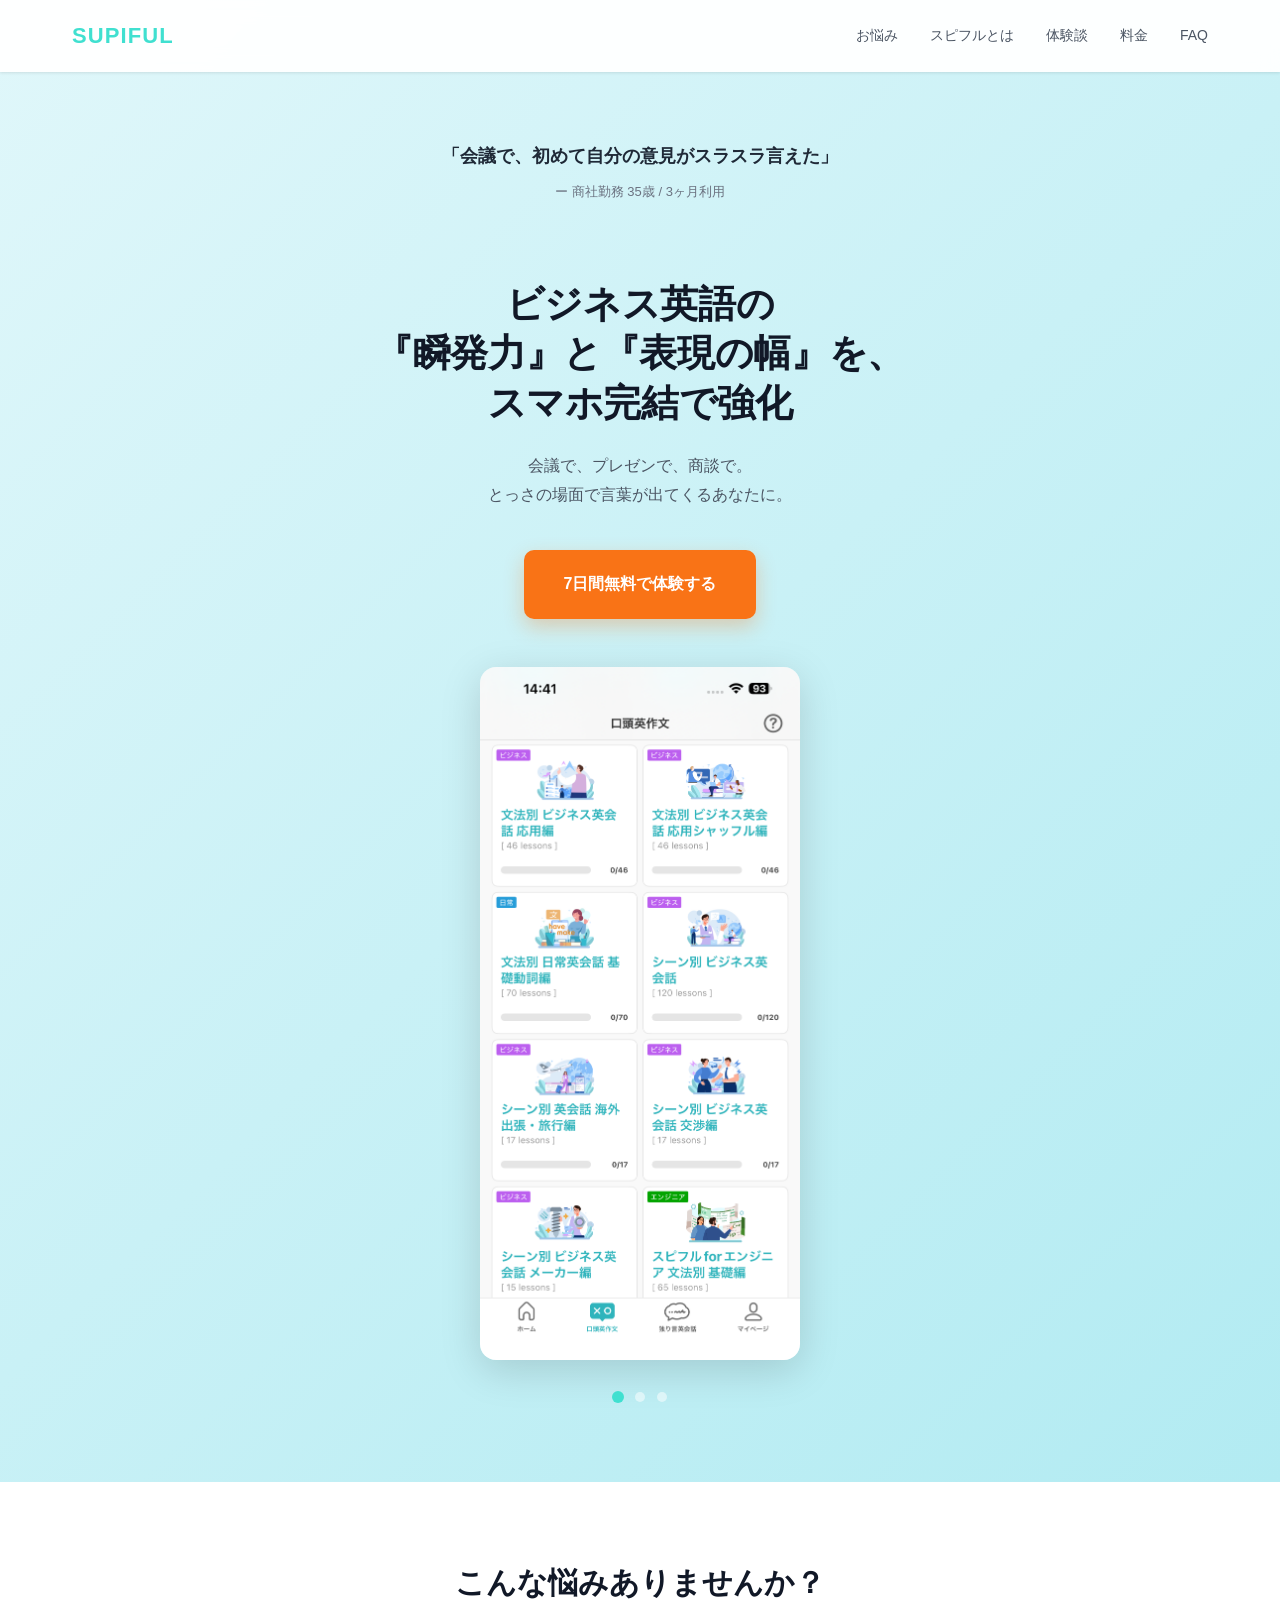
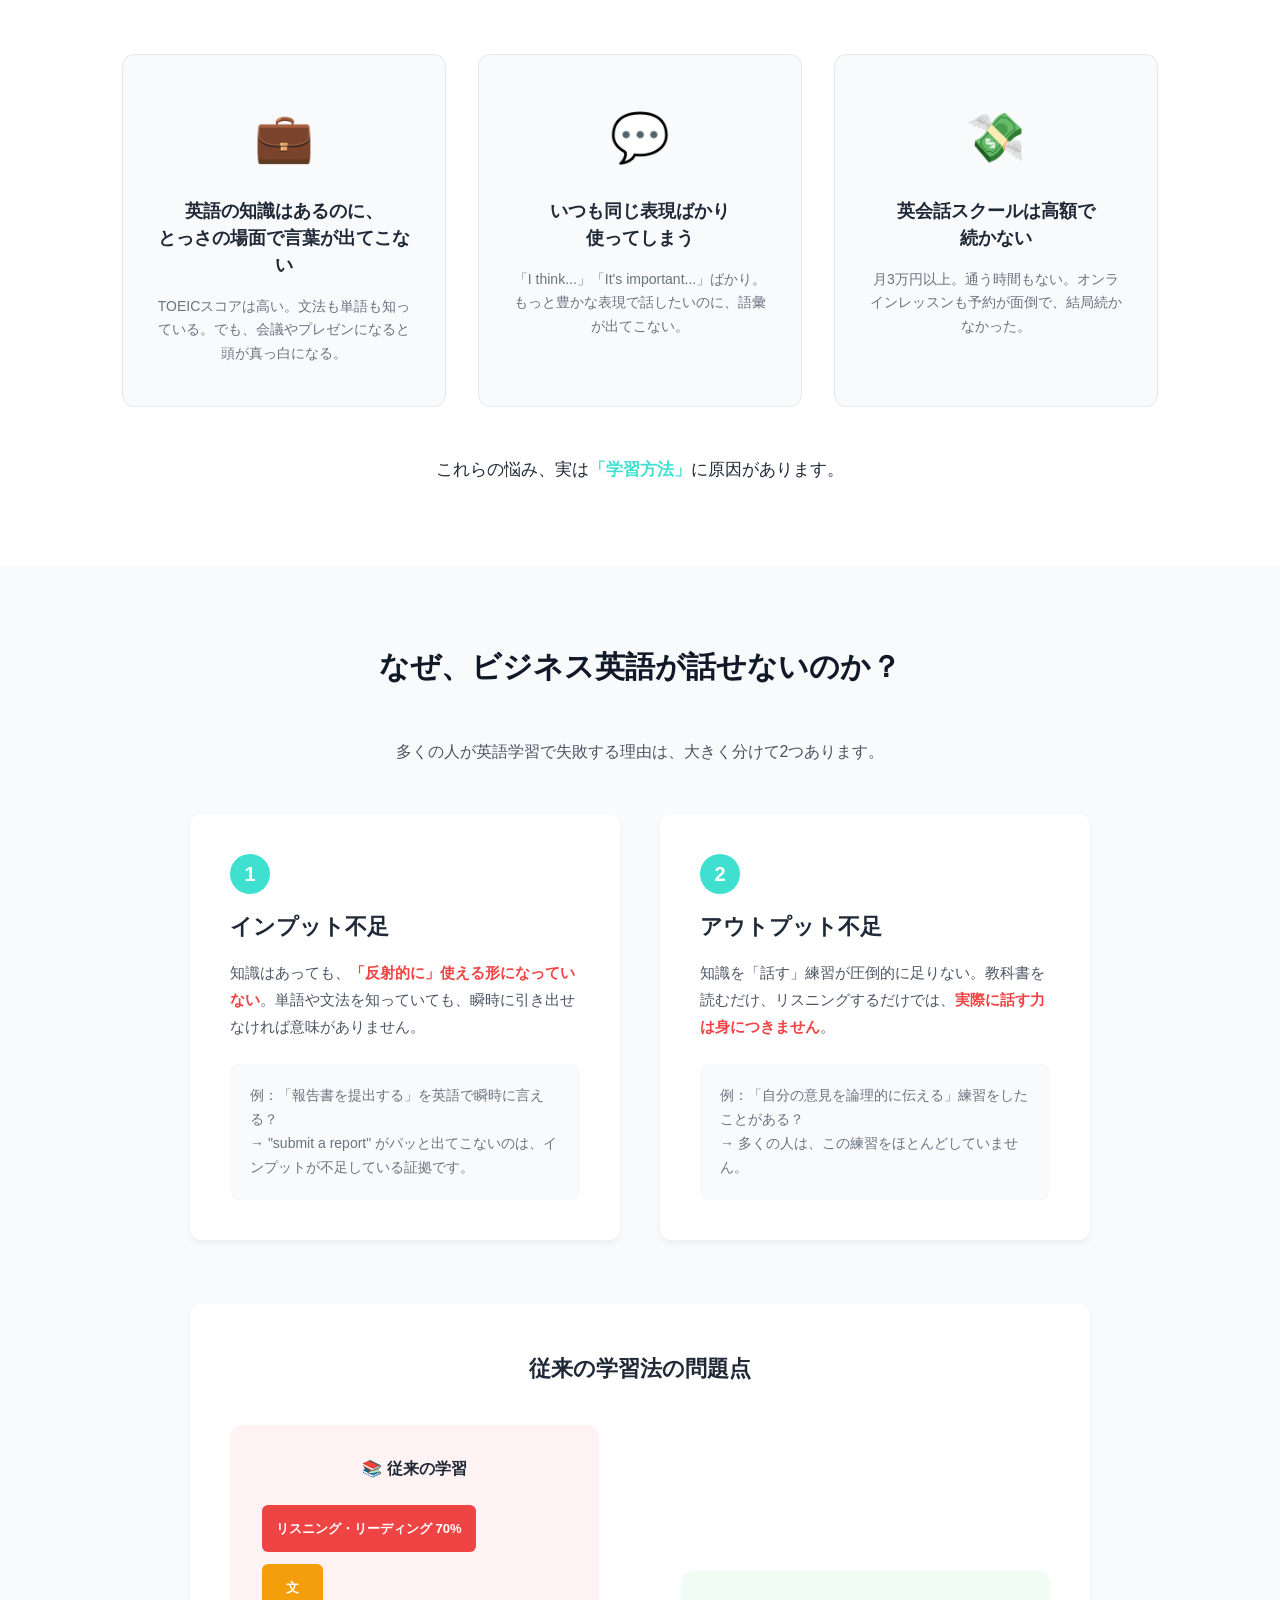
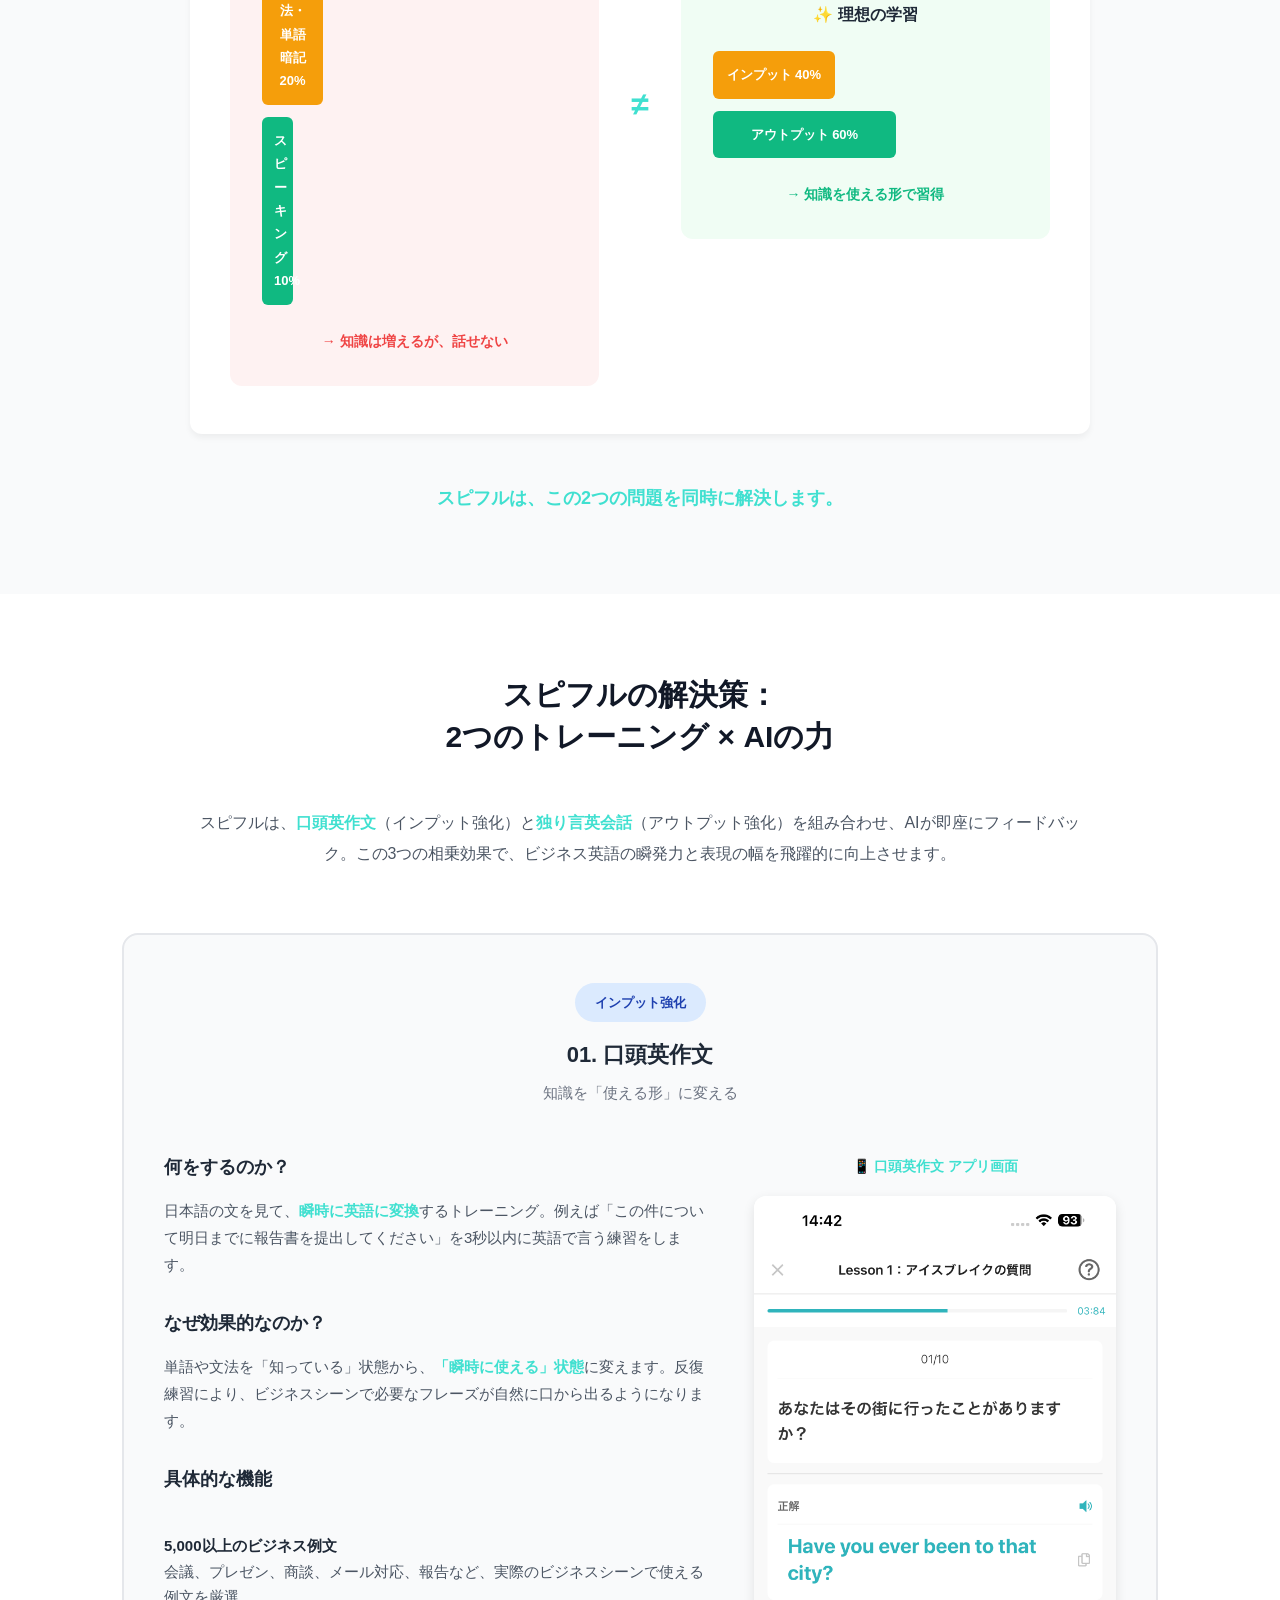
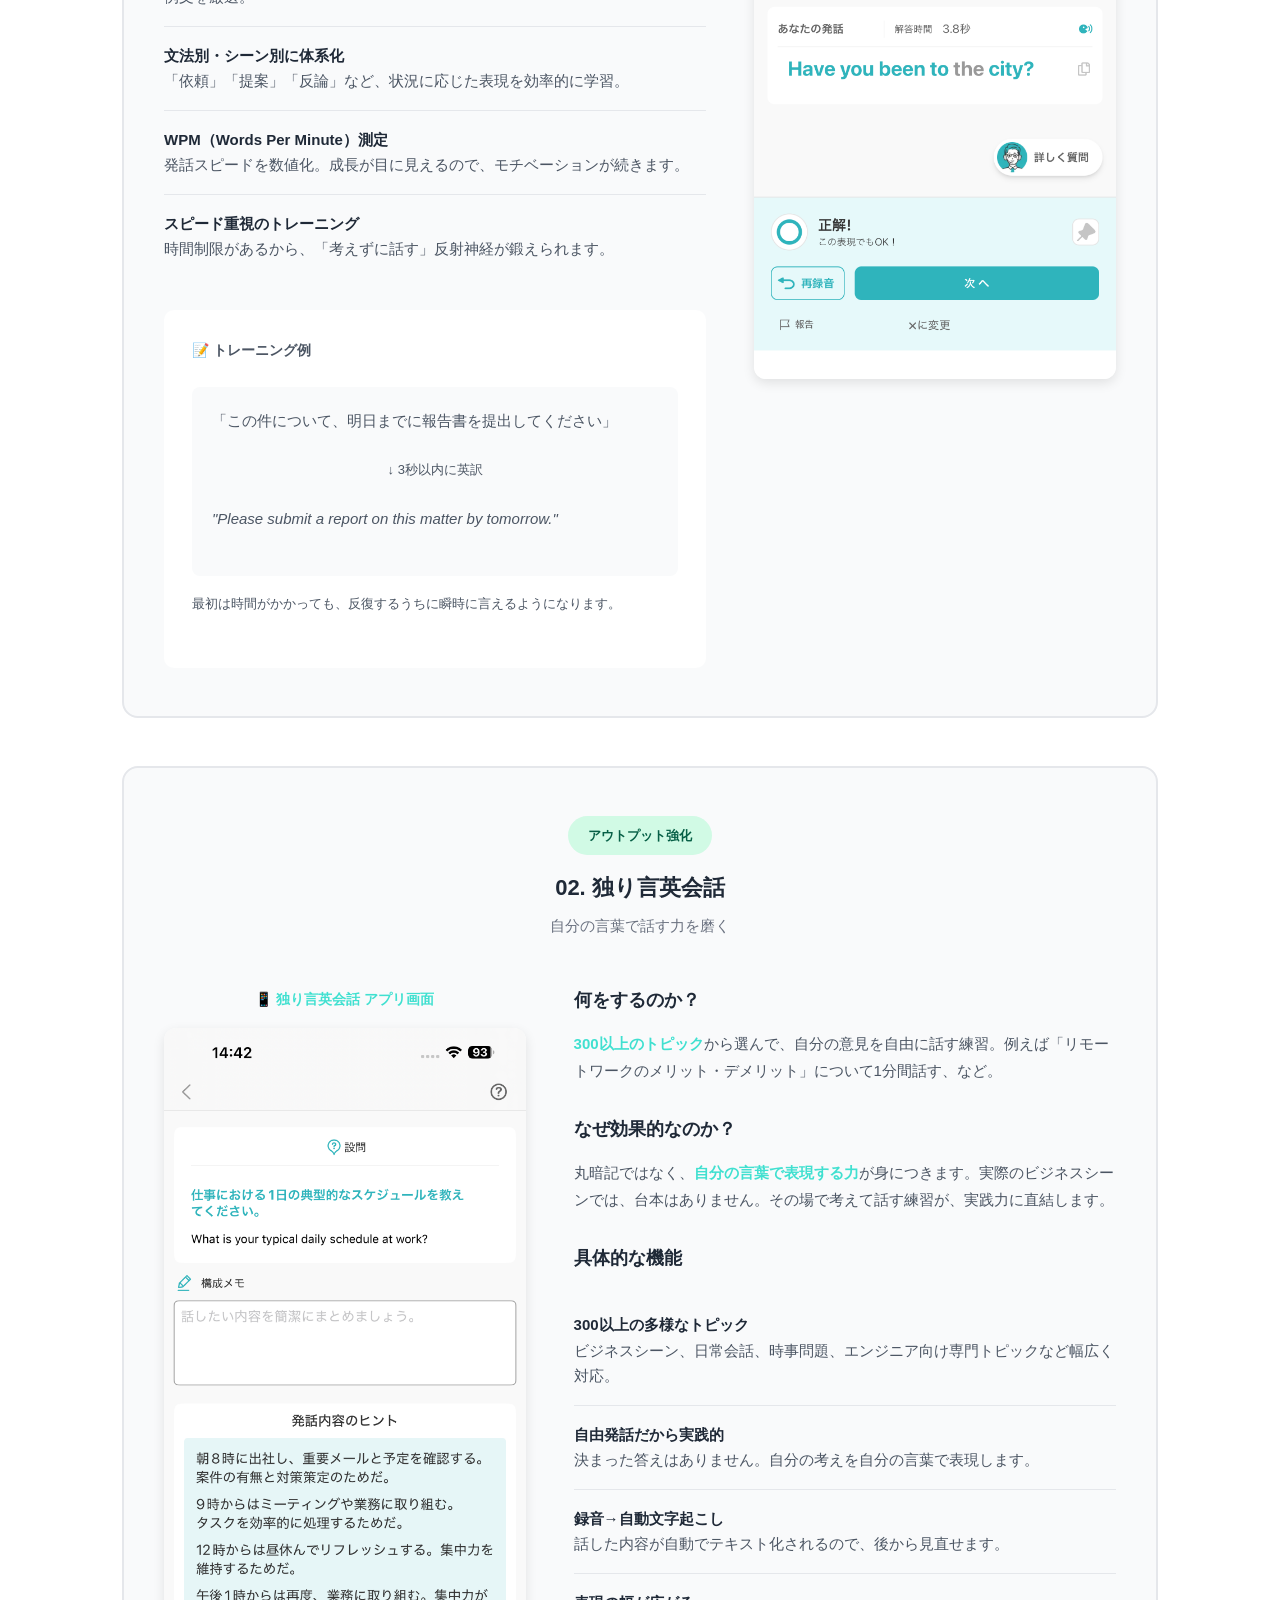
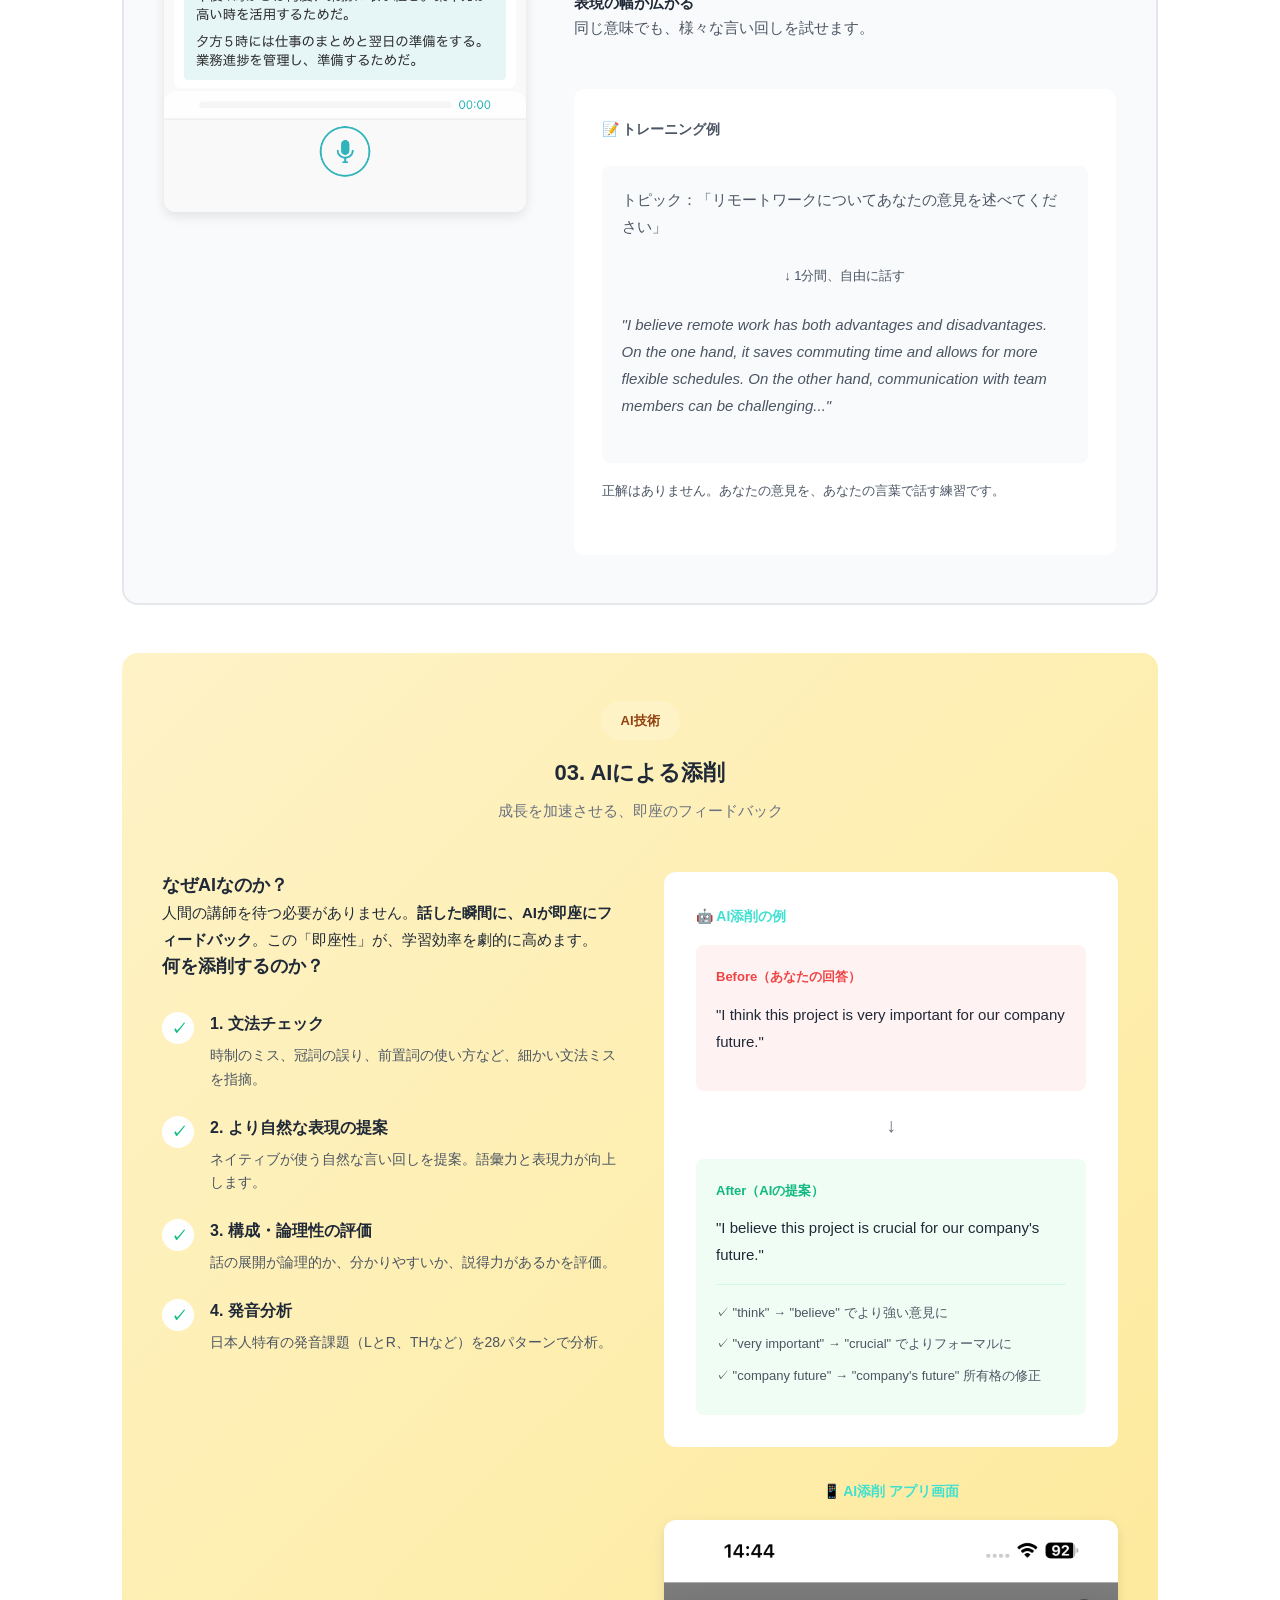
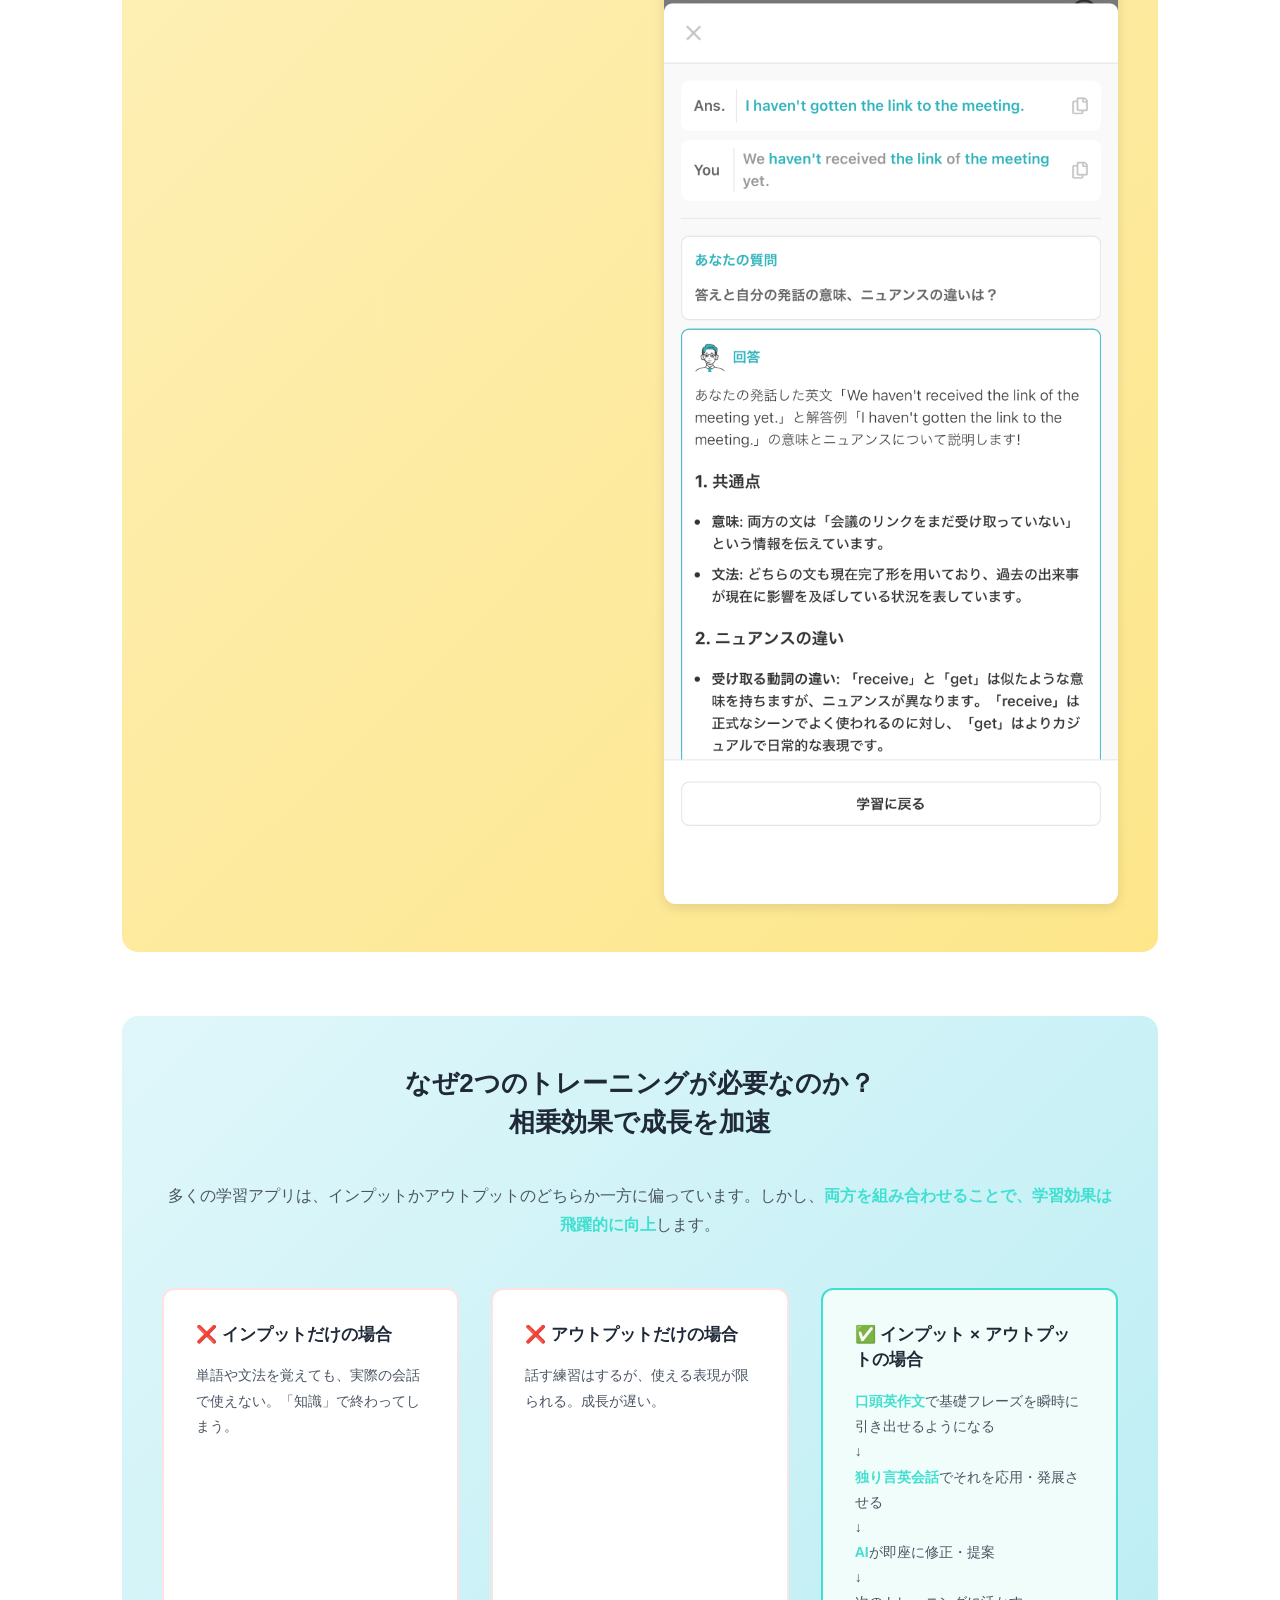
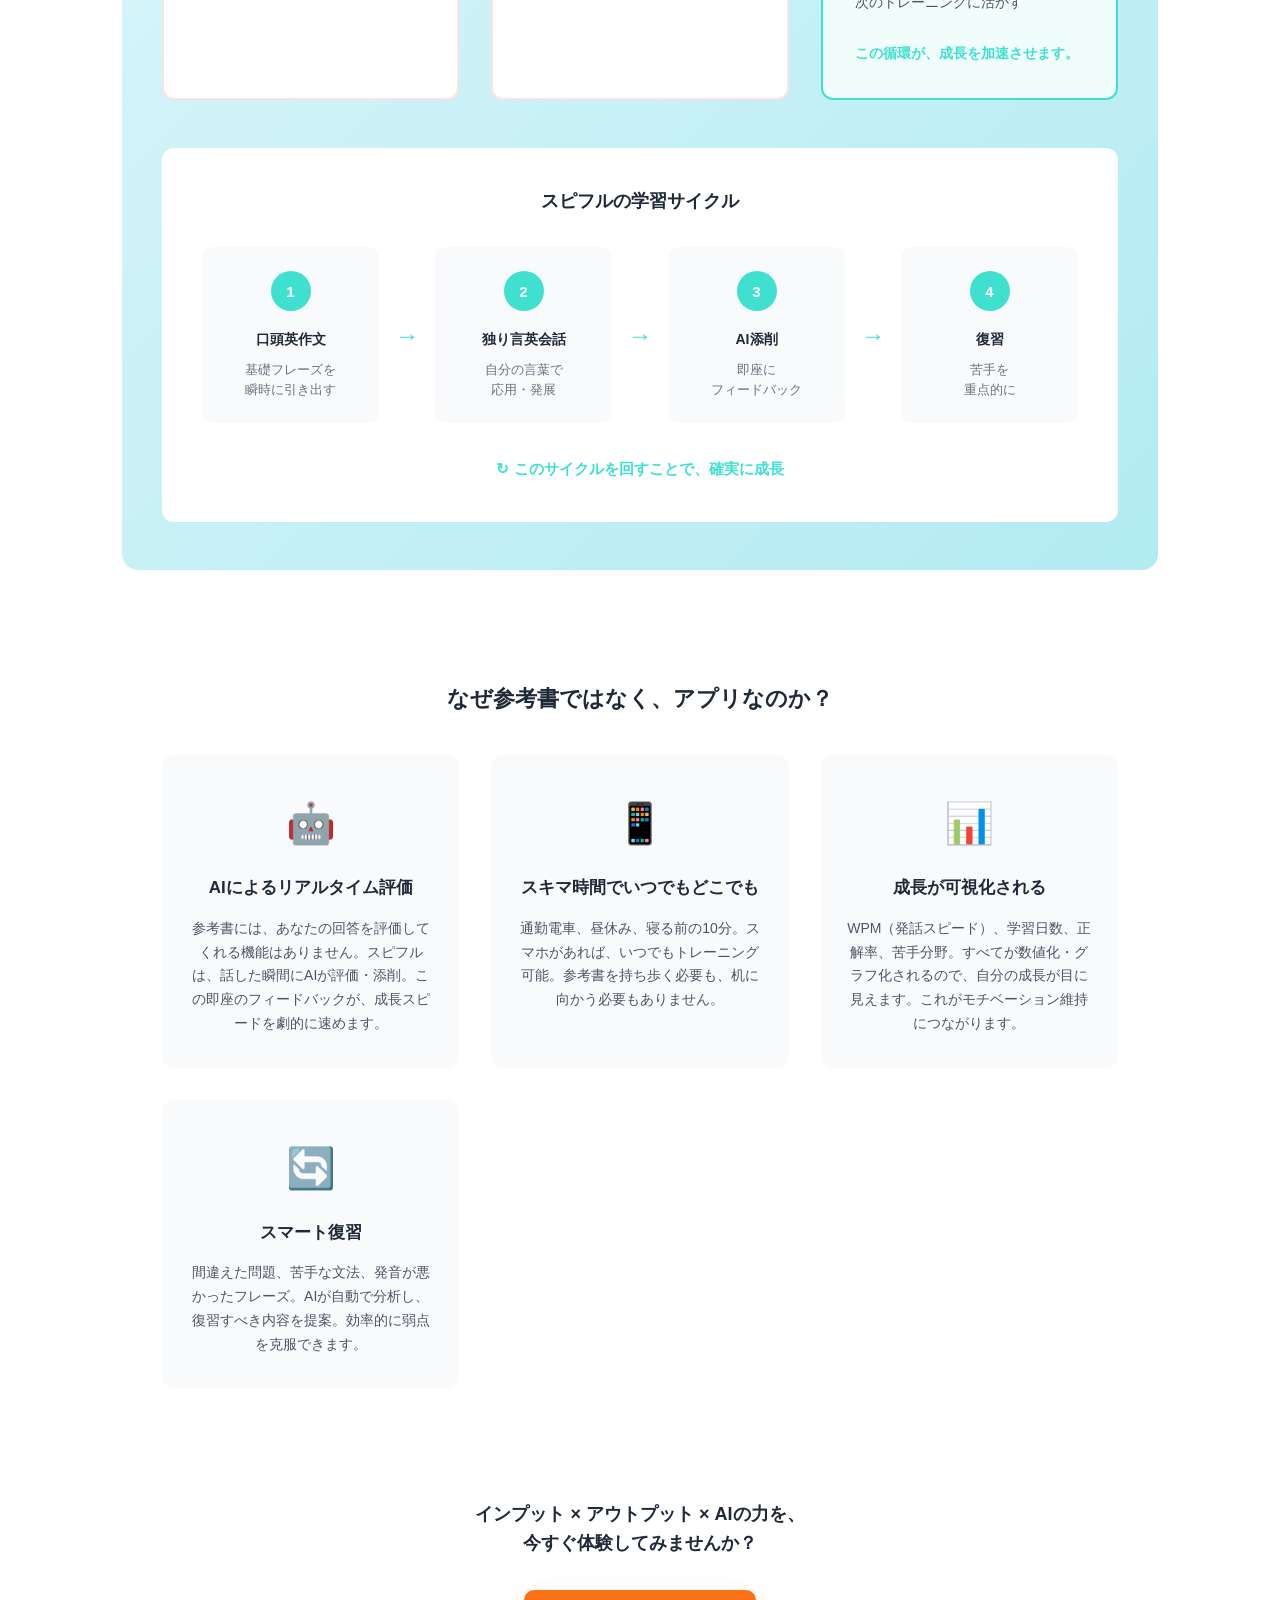
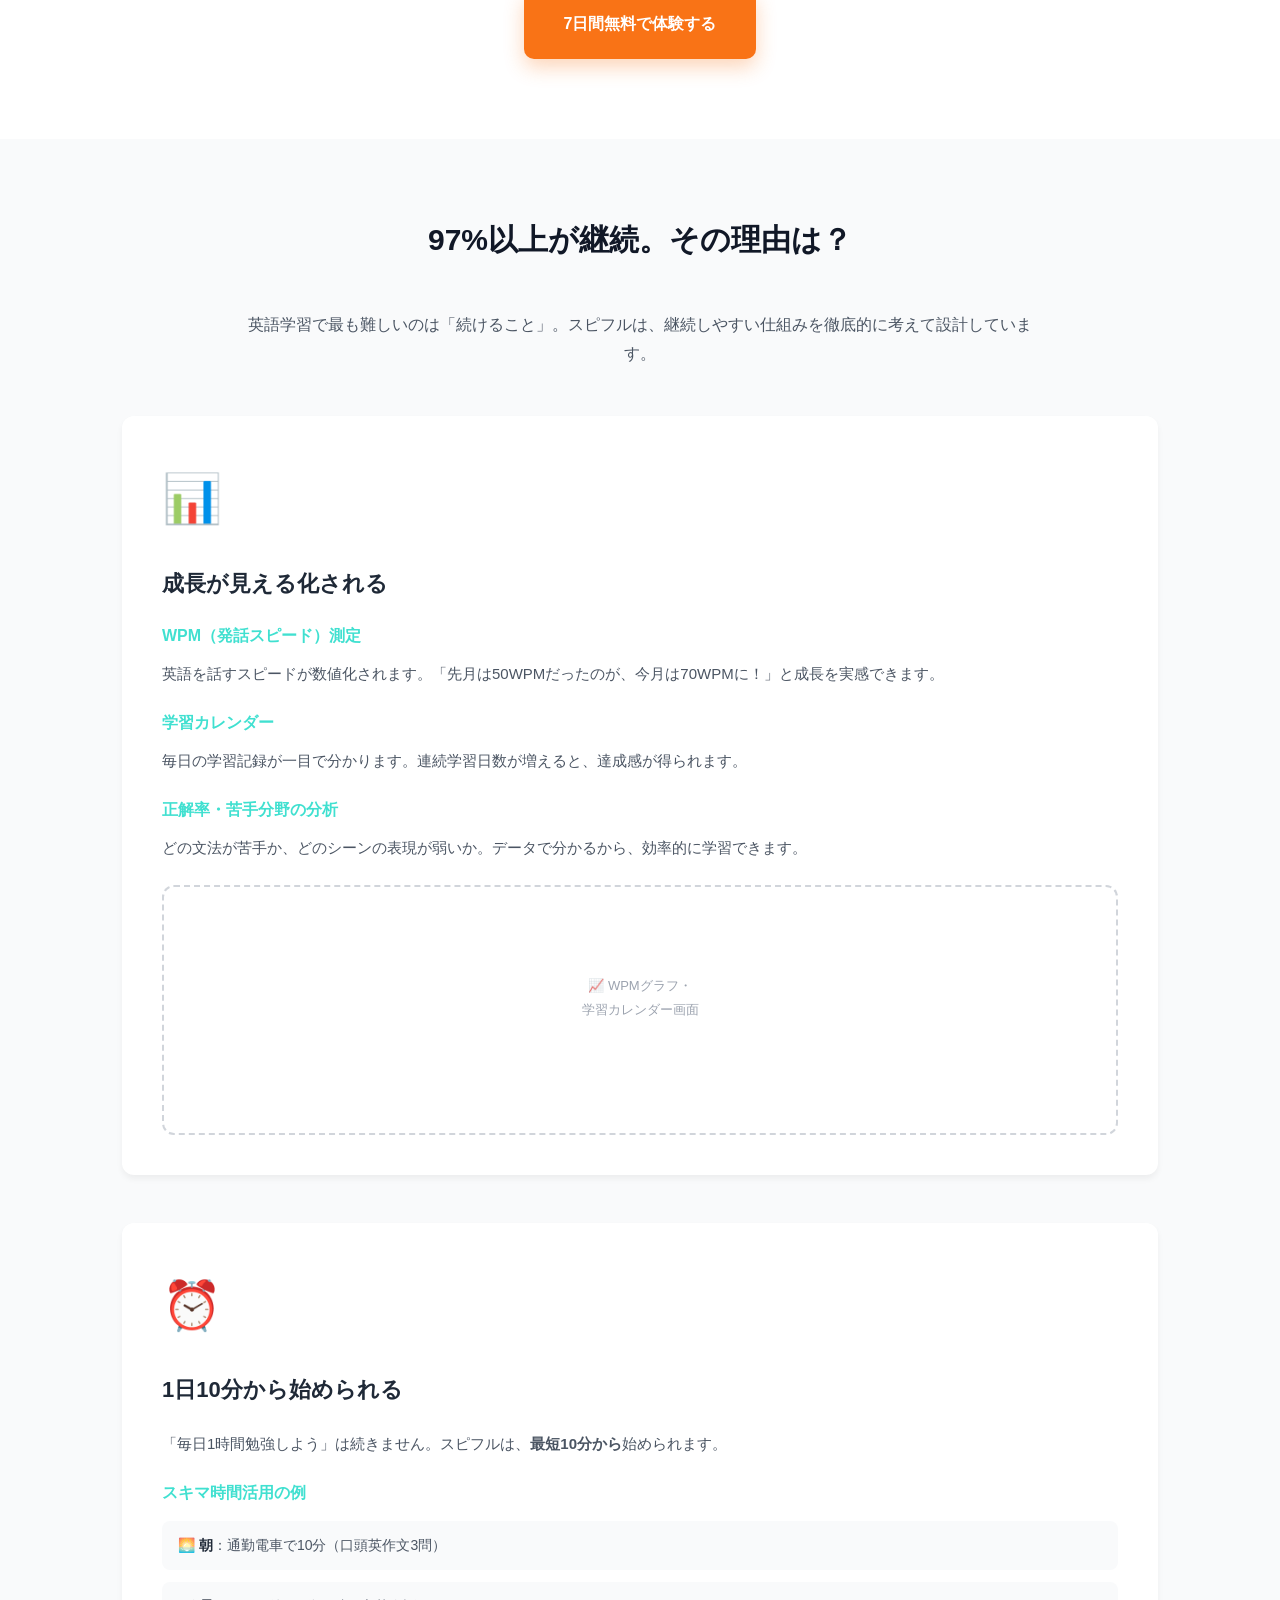
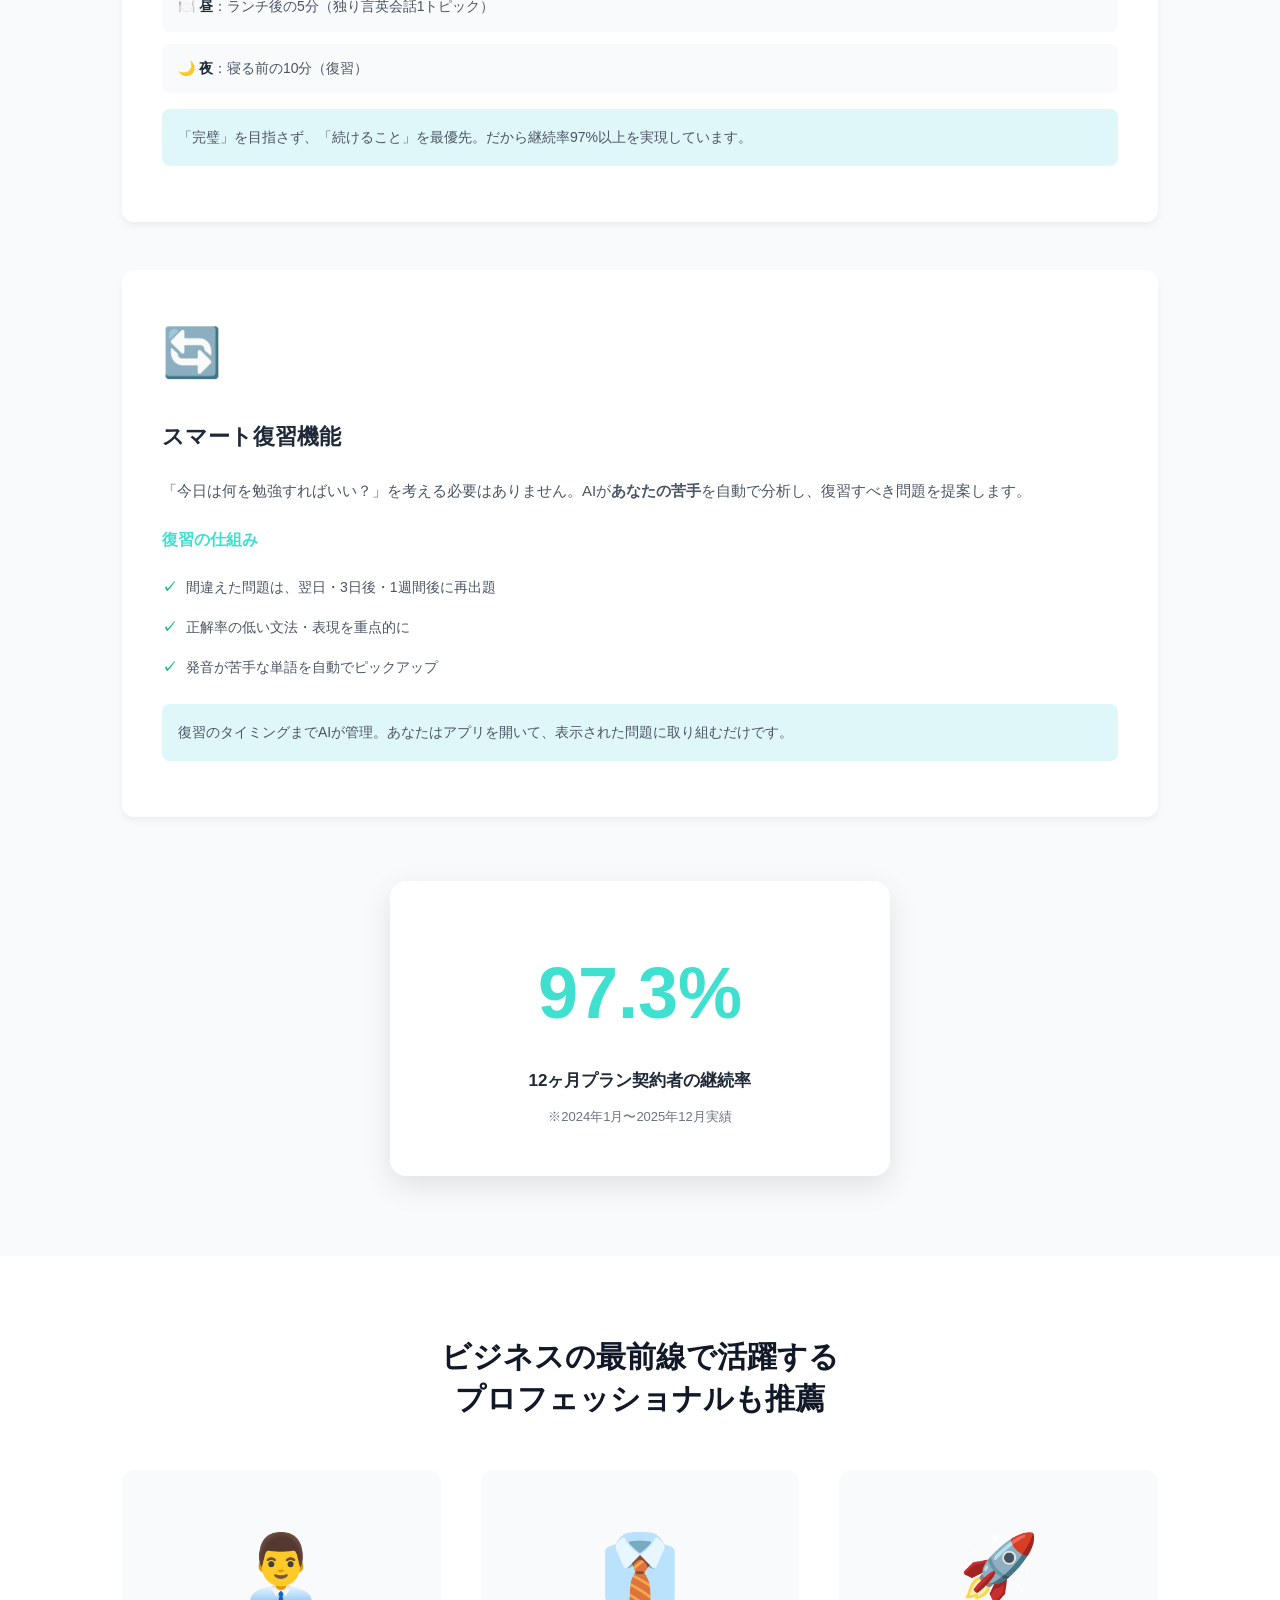
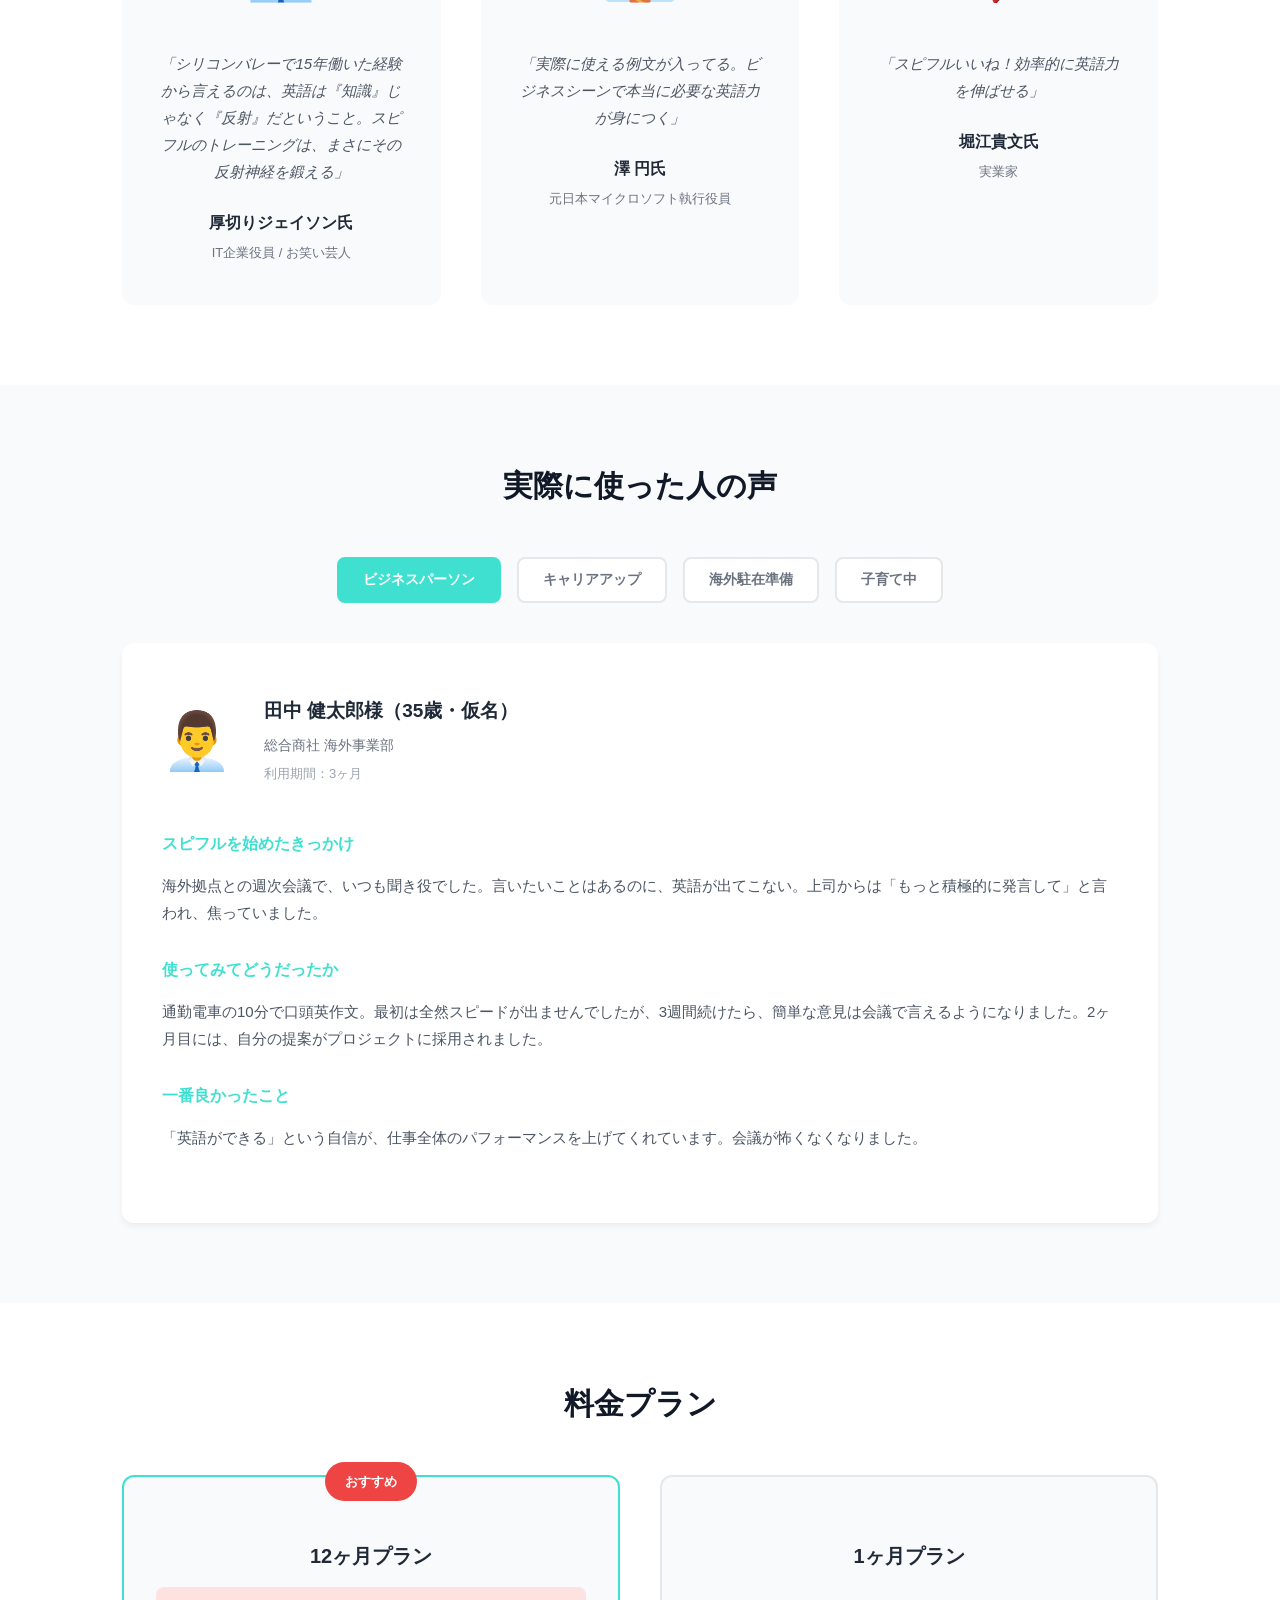
==== commit 923646e9: "実際のアプリスクリーンショット5枚を統合 - ヒーローセクションに口頭英作文メニュー画面を追加 - 各トレーニングセクションに実際のアプリ画面を配置 - AI添削結果画面を追加 - CSSでapp-s" ====
--- a/index.html
+++ b/index.html
@@ -55,11 +55,7 @@
 
             <!-- アプリ画面プレビュー -->
             <div class="hero-app-preview">
-                <!-- ここにアプリのスクリーンショットを配置 -->
-                <div class="app-screenshot-placeholder">
-                    <p>📱 スマホアプリ画面イメージ</p>
-                    <p class="placeholder-note">※ここに実際のアプリ画面を配置</p>
-                </div>
+                <img src="IMG_0155.PNG" alt="SUPIFUL 口頭英作文アプリ画面 - ビジネス英語の文法別・シーン別レッスン一覧" class="app-screenshot-image">
             </div>
         </div>
 
@@ -214,15 +210,7 @@
                         <!-- アプリ画面 -->
                         <div class="app-screenshot">
                             <p class="screenshot-label">📱 口頭英作文 アプリ画面</p>
-                            <div class="screenshot-placeholder">
-                                <p>ここに口頭英作文の<br>アプリ画面を配置</p>
-                                <p class="screenshot-features">
-                                    ・問題表示<br>
-                                    ・タイマー<br>
-                                    ・WPM表示<br>
-                                    ・正解/不正解判定
-                                </p>
-                            </div>
+                            <img src="IMG_0156.PNG" alt="SUPIFUL 口頭英作文レッスン画面 - 日本語から英語への瞬間翻訳トレーニング" class="app-screenshot-image">
                         </div>
                     </div>
                 </div>
@@ -241,15 +229,7 @@
                         <!-- アプリ画面 -->
                         <div class="app-screenshot">
                             <p class="screenshot-label">📱 独り言英会話 アプリ画面</p>
-                            <div class="screenshot-placeholder">
-                                <p>ここに独り言英会話の<br>アプリ画面を配置</p>
-                                <p class="screenshot-features">
-                                    ・トピック選択<br>
-                                    ・音声録音<br>
-                                    ・自動文字起こし<br>
-                                    ・AI添削結果表示
-                                </p>
-                            </div>
+                            <img src="IMG_0158.PNG" alt="SUPIFUL 独り言英会話レッスン画面 - トピックに沿った自由発話トレーニング" class="app-screenshot-image">
                         </div>
                     </div>
 
@@ -353,15 +333,7 @@
 
                         <div class="app-screenshot">
                             <p class="screenshot-label">📱 AI添削 アプリ画面</p>
-                            <div class="screenshot-placeholder">
-                                <p>ここにAI添削画面を配置</p>
-                                <p class="screenshot-features">
-                                    ・文法チェック<br>
-                                    ・改善提案<br>
-                                    ・発音評価<br>
-                                    ・スコア表示
-                                </p>
-                            </div>
+                            <img src="IMG_0159.PNG" alt="SUPIFUL AI添削結果画面 - ニュアンスの違いと改善提案の詳細フィードバック" class="app-screenshot-image">
                         </div>
                     </div>
                 </div>
--- a/style.css
+++ b/style.css
@@ -189,6 +189,16 @@
     margin-top: 3rem;
 }
 
+.app-screenshot-image {
+    max-width: 320px;
+    width: 100%;
+    height: auto;
+    border-radius: 16px;
+    box-shadow: 0 10px 40px rgba(0, 0, 0, 0.15);
+    margin: 0 auto;
+    display: block;
+}
+
 .app-screenshot-placeholder {
     background: white;
     border-radius: 16px;
@@ -657,6 +667,14 @@
 .app-screenshot {
     position: sticky;
     top: 100px;
+}
+
+.app-screenshot .app-screenshot-image {
+    width: 100%;
+    max-width: 100%;
+    height: auto;
+    border-radius: 12px;
+    box-shadow: 0 4px 12px rgba(0, 0, 0, 0.1);
 }
 
 .screenshot-label {
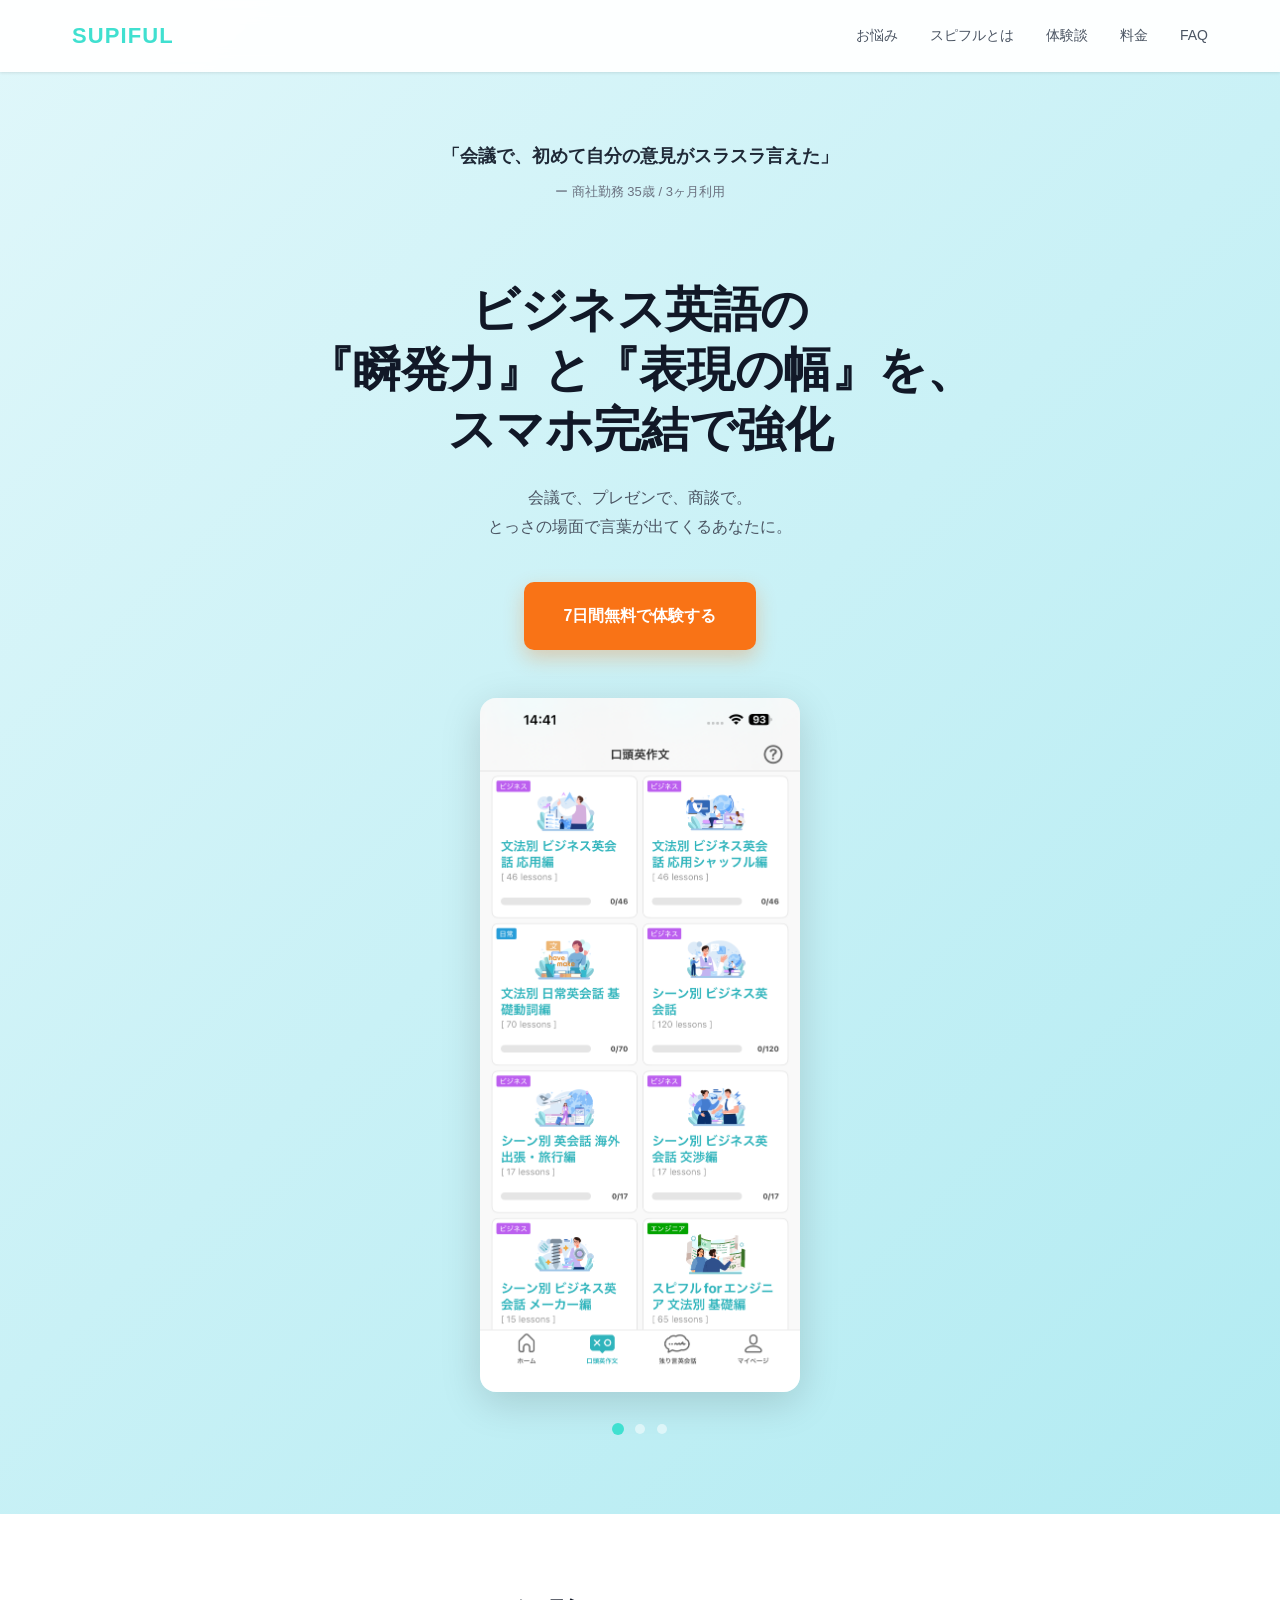
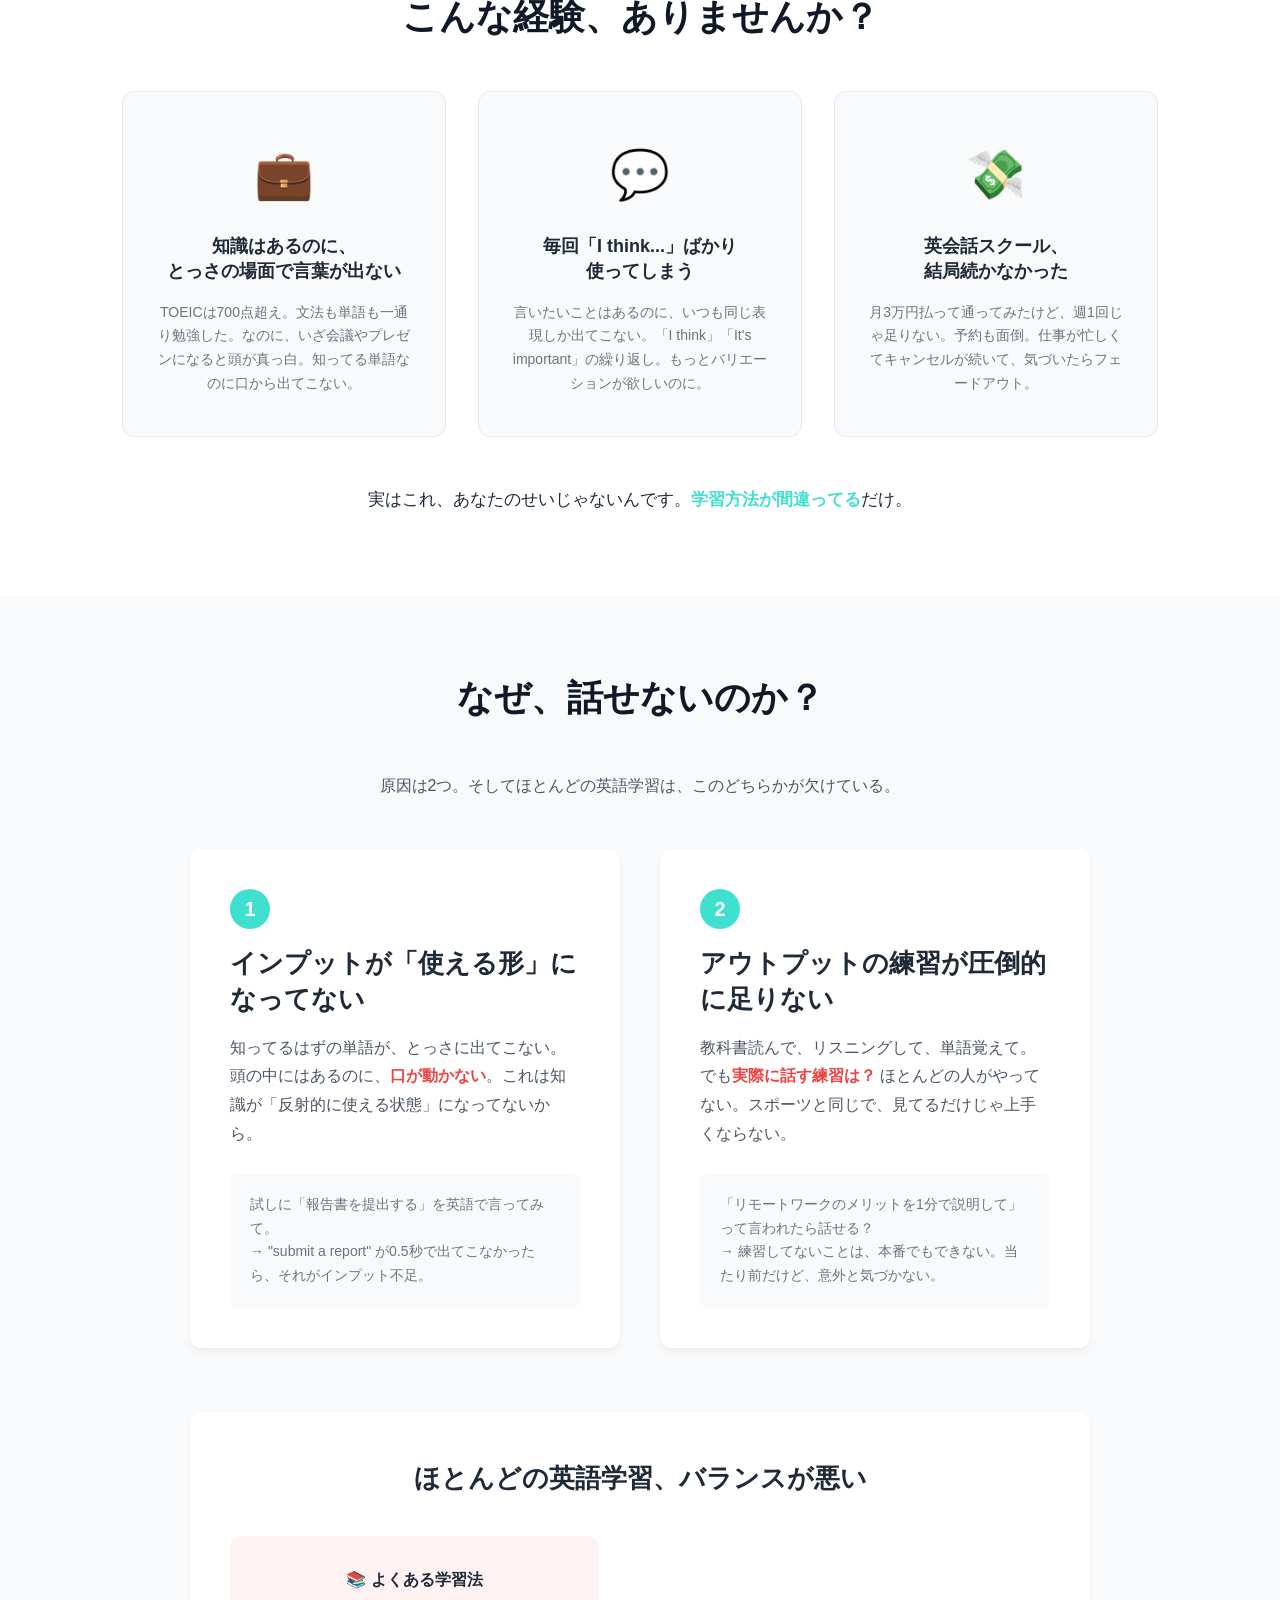
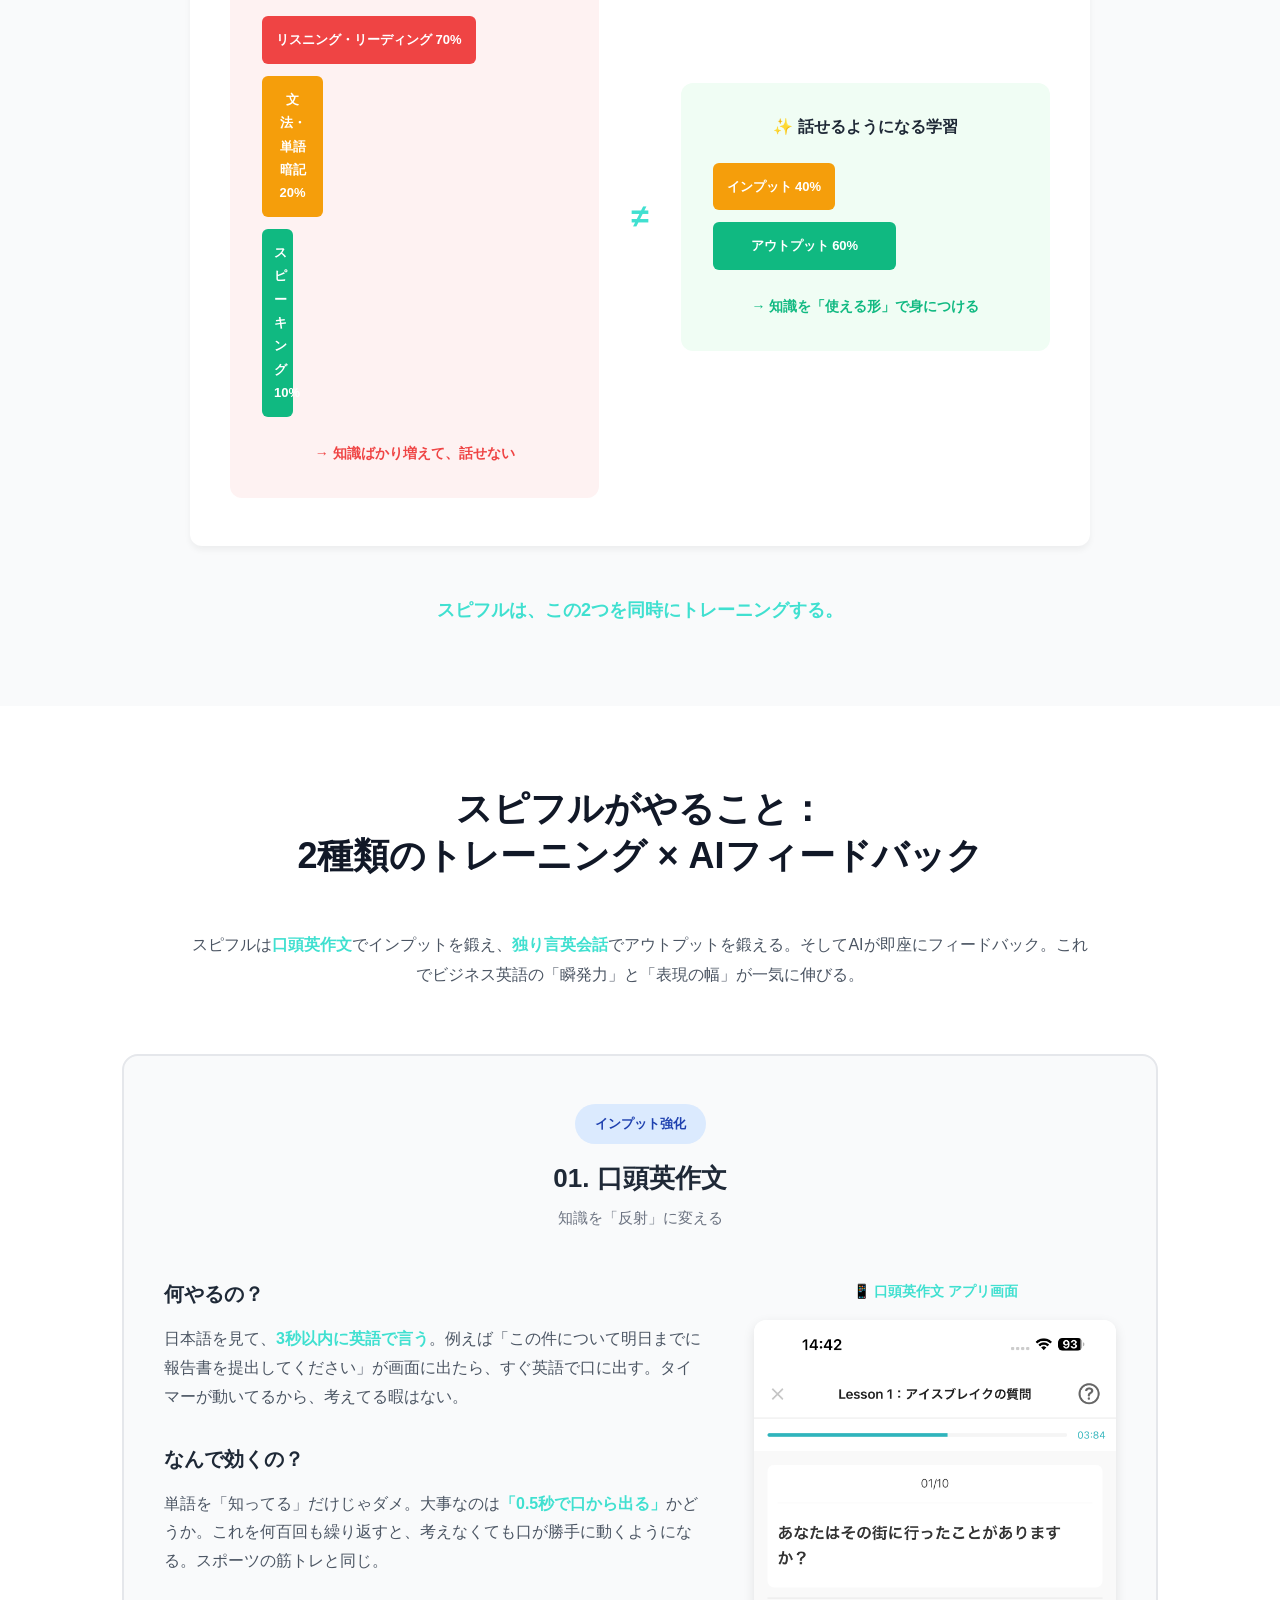
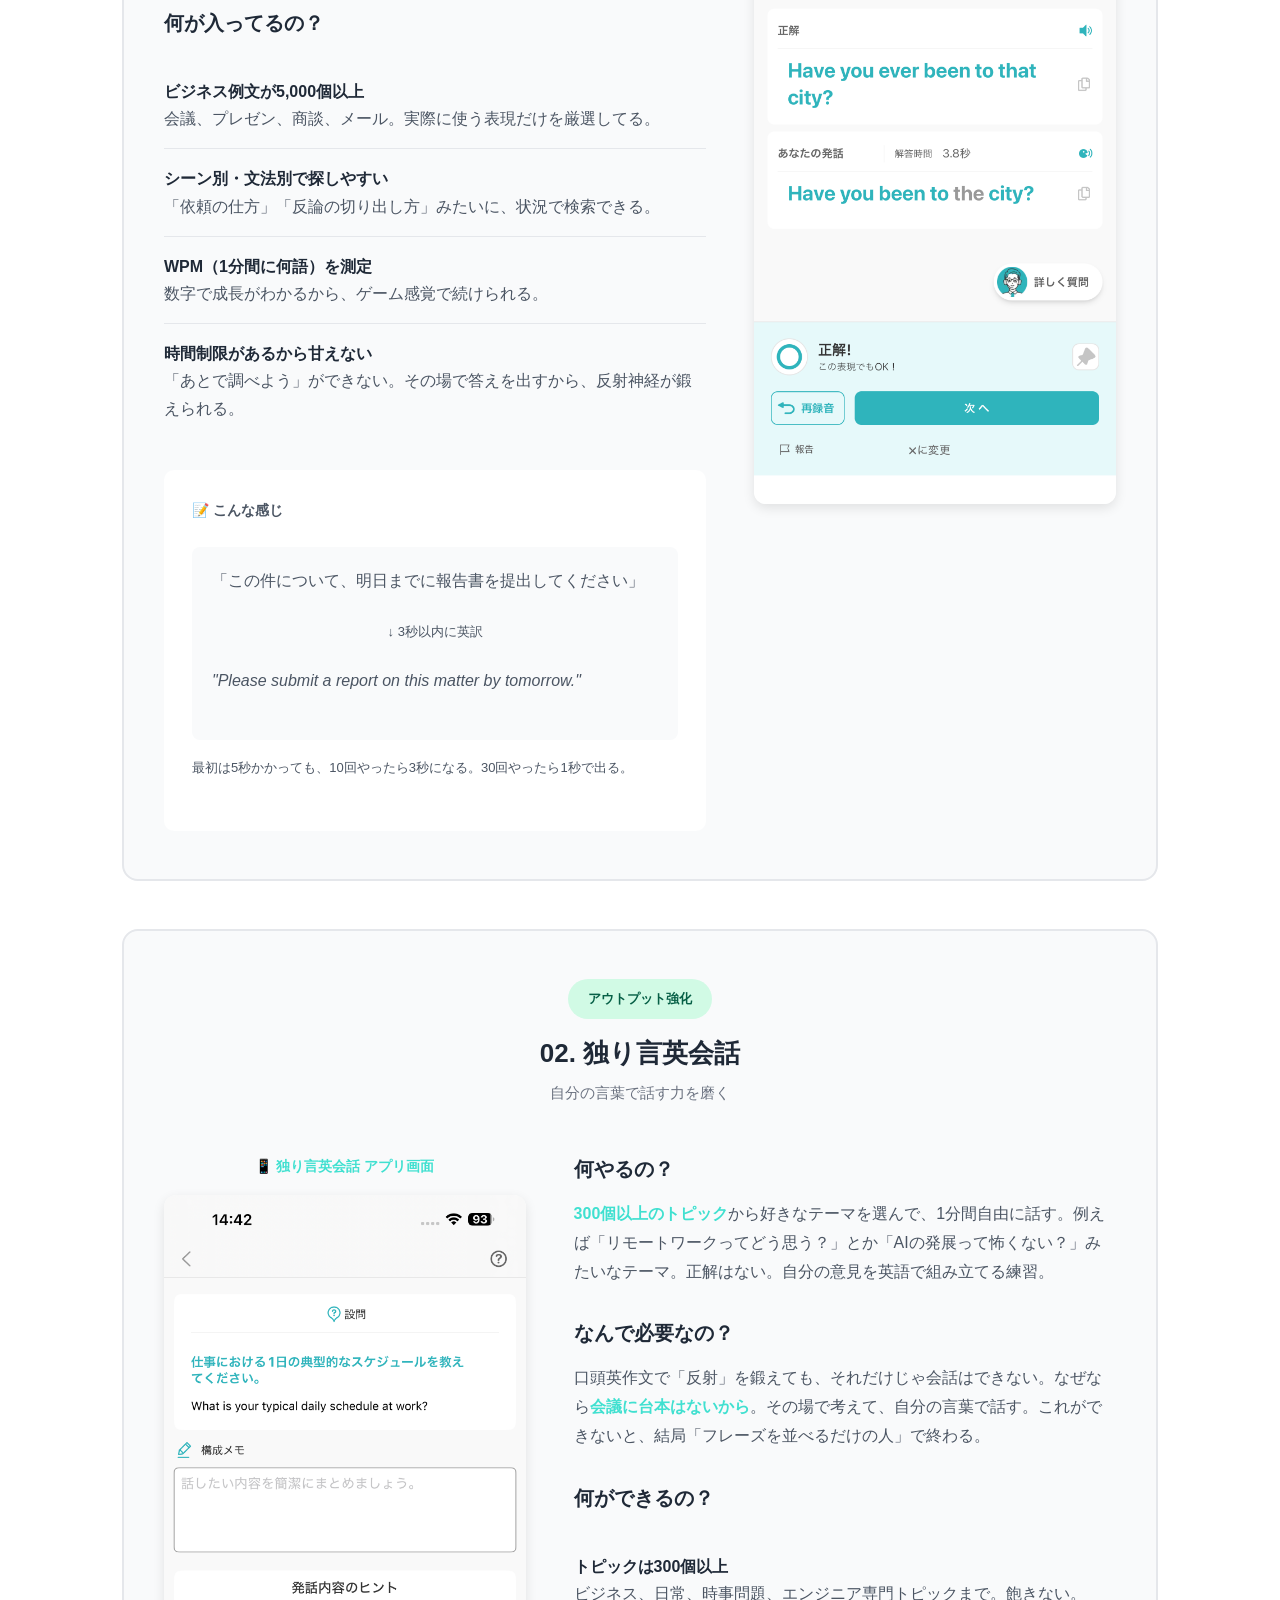
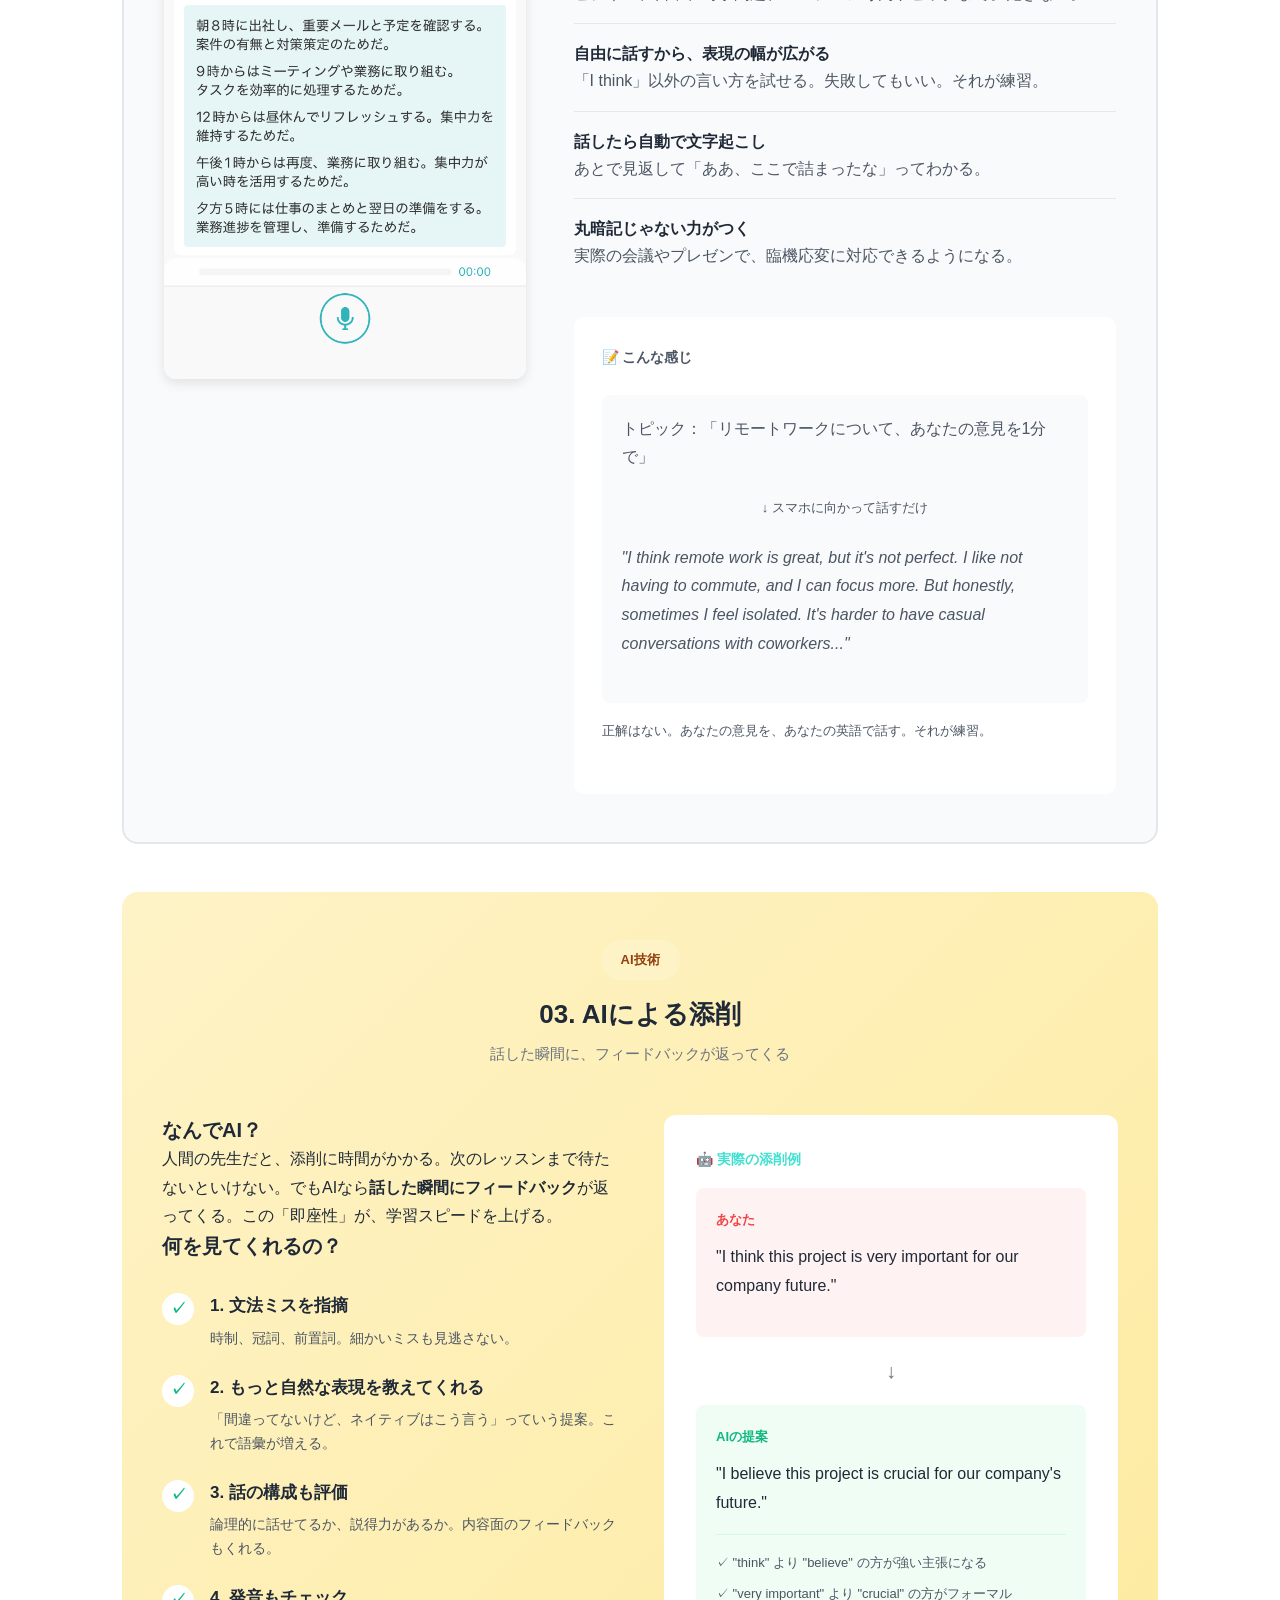
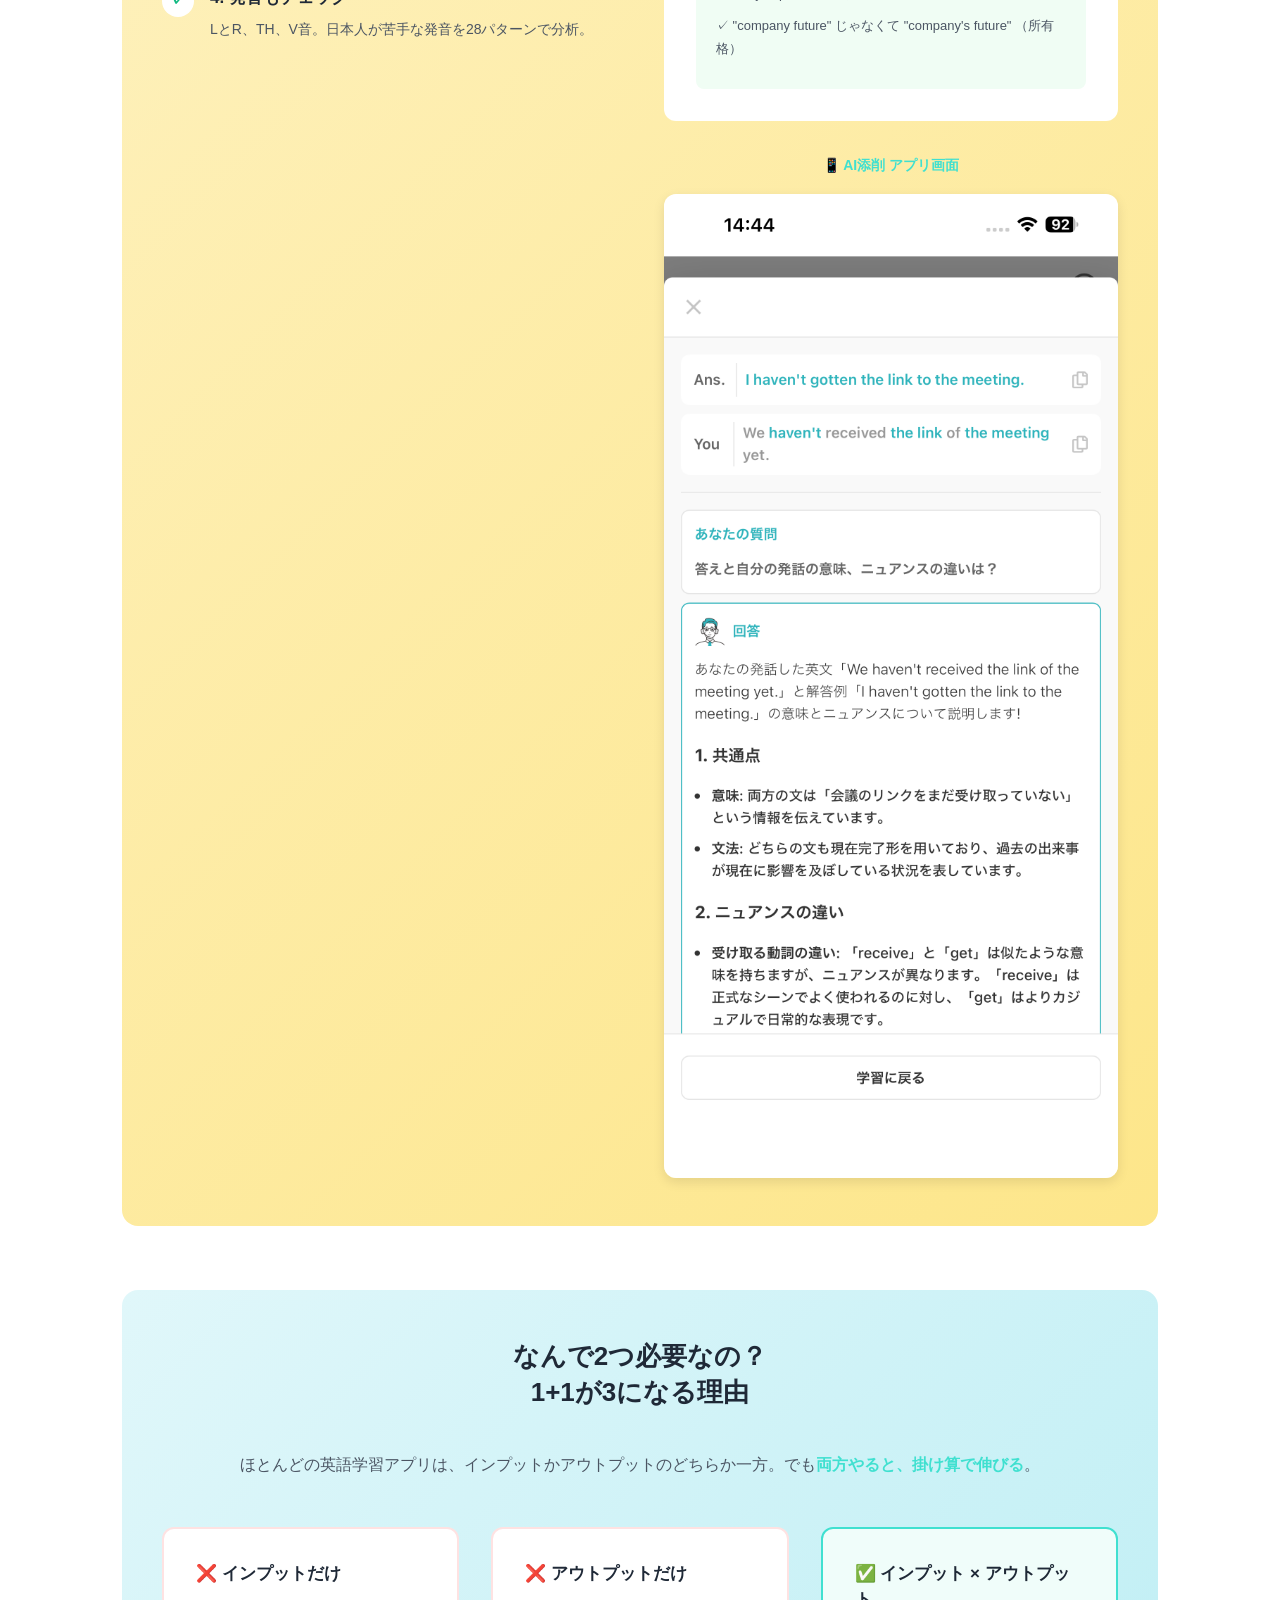
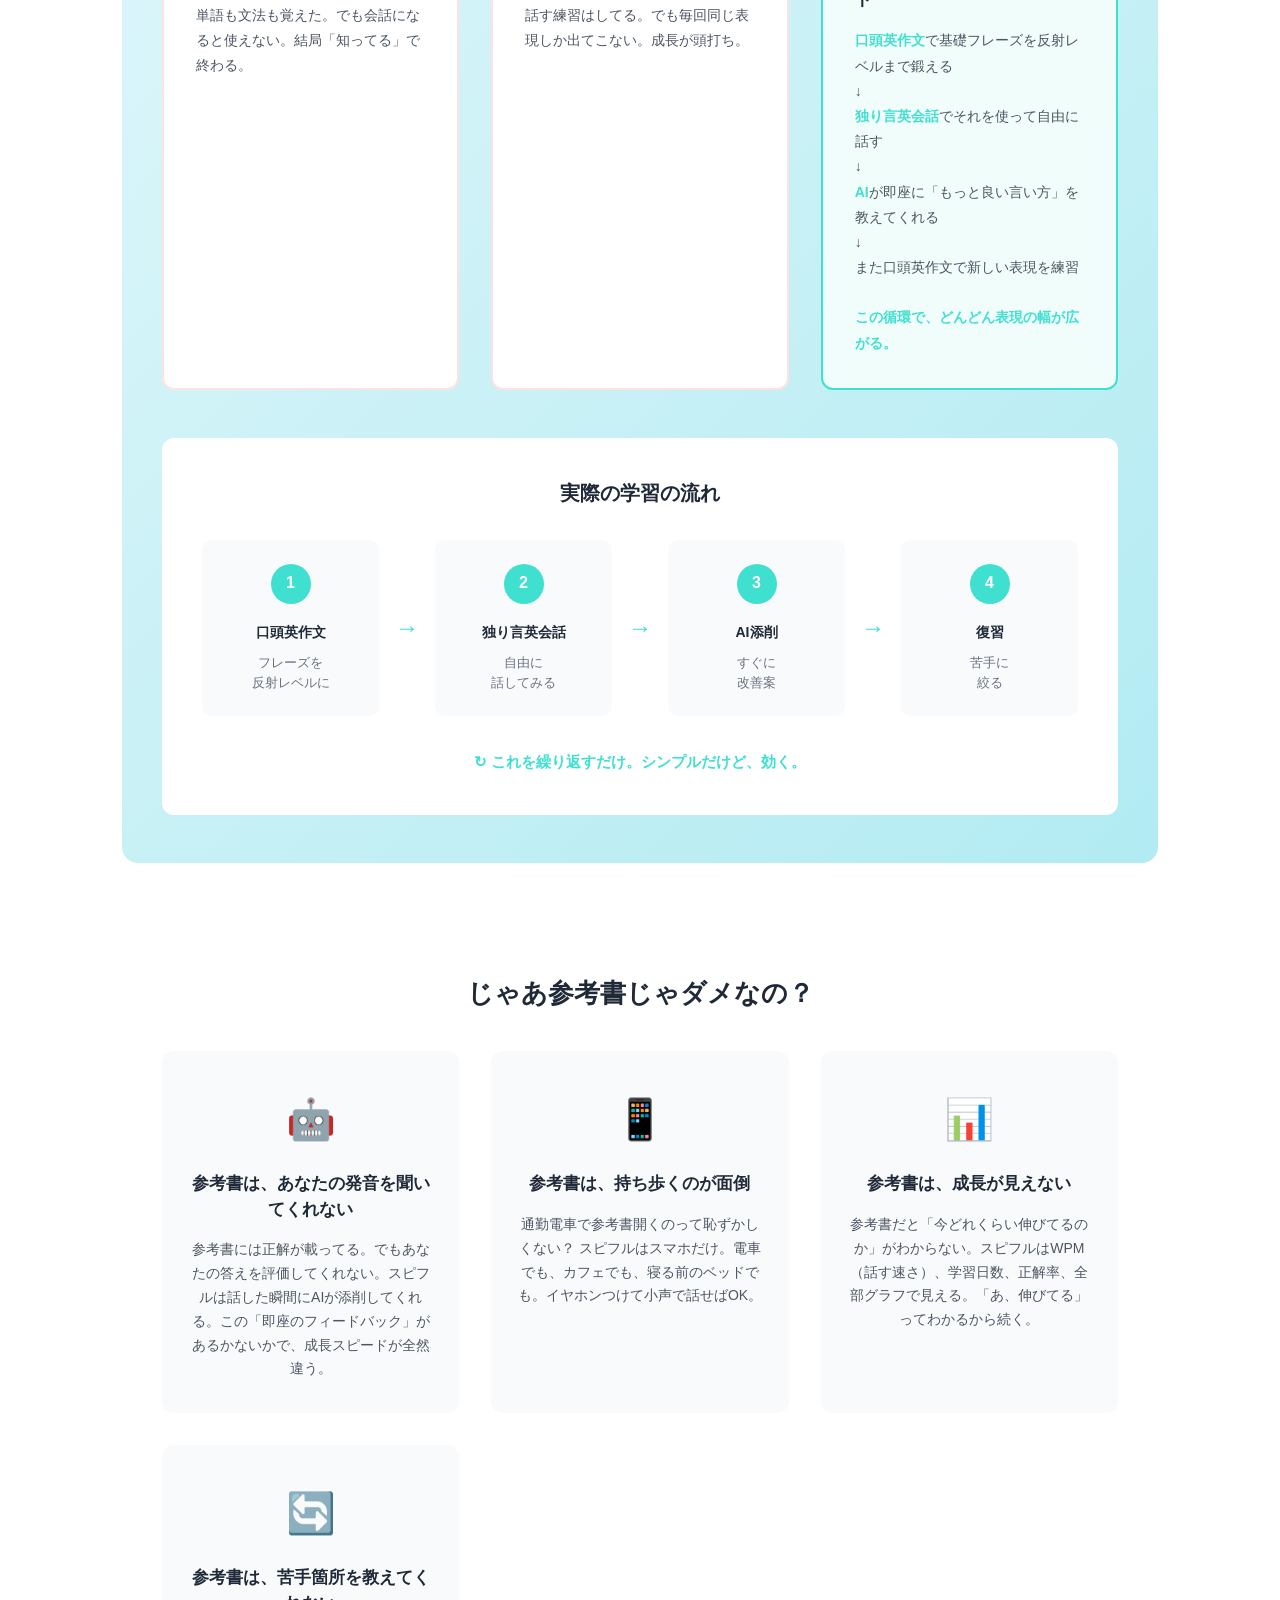
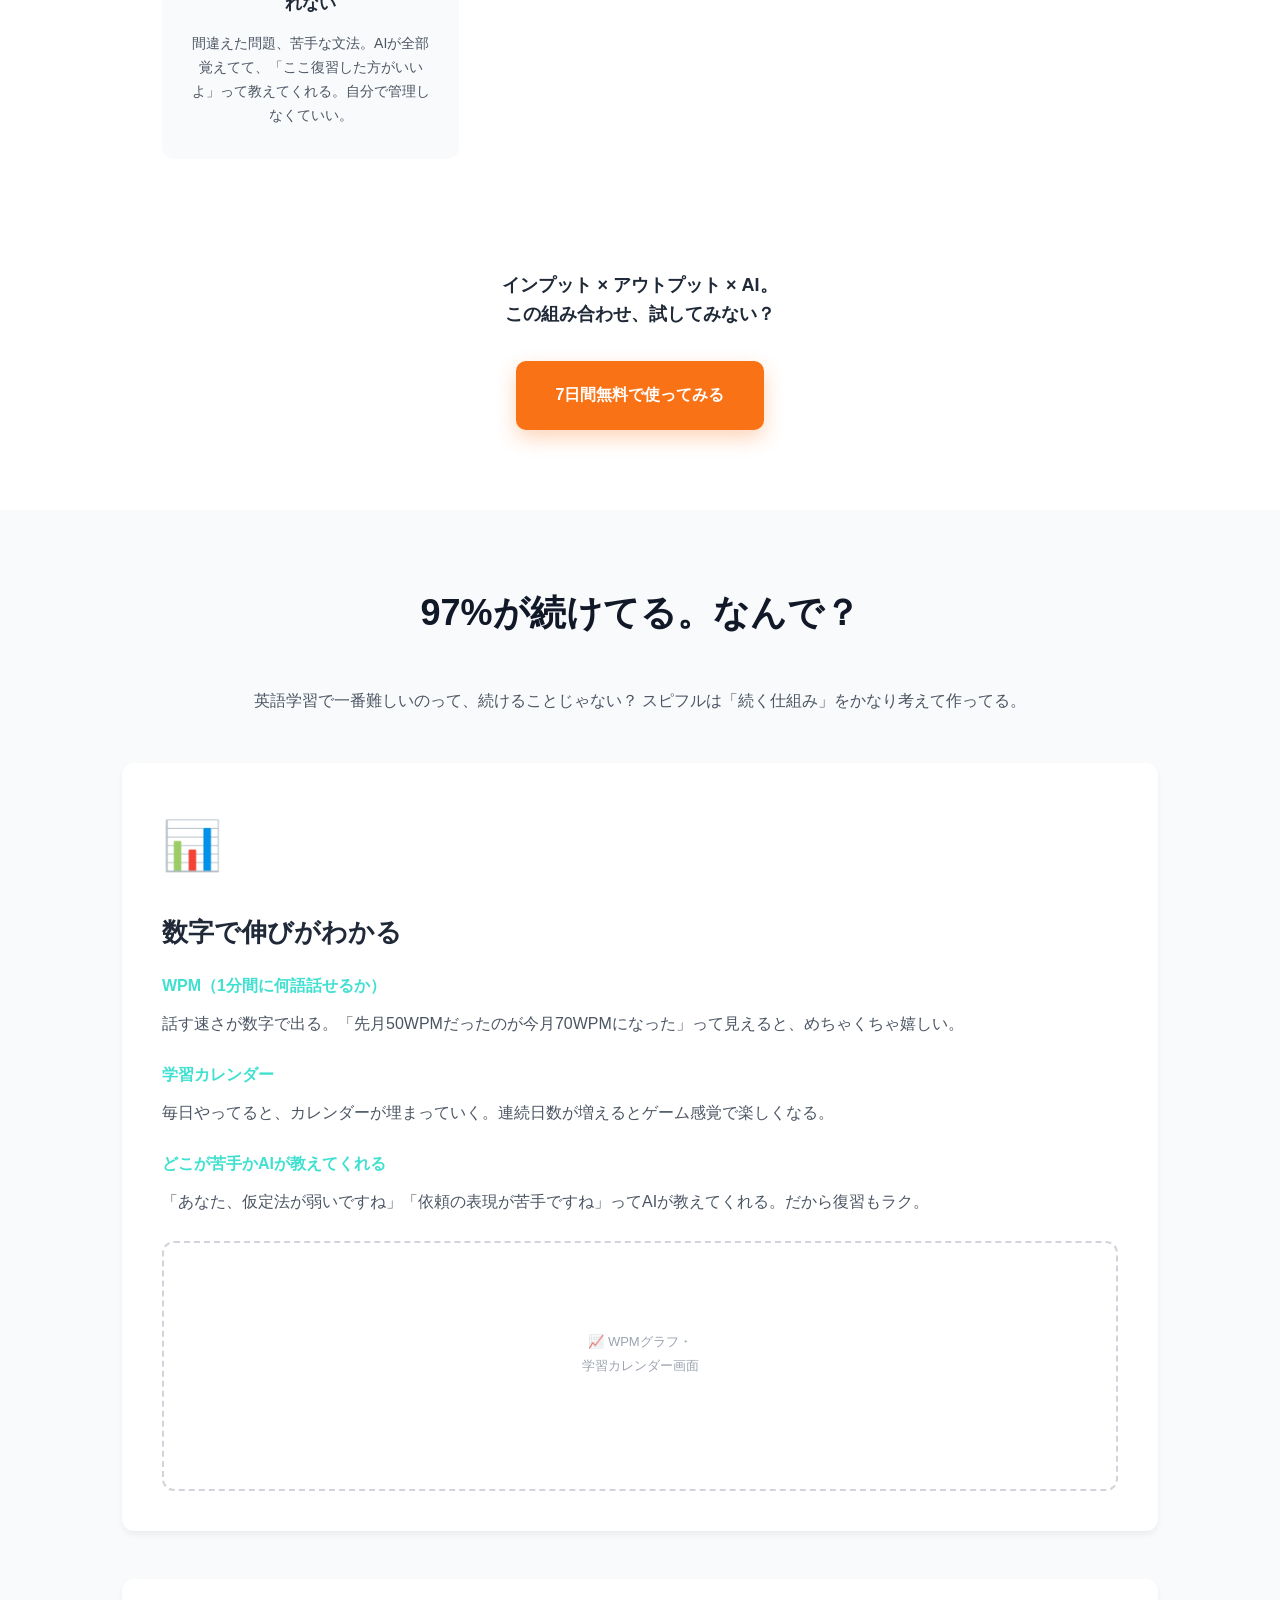
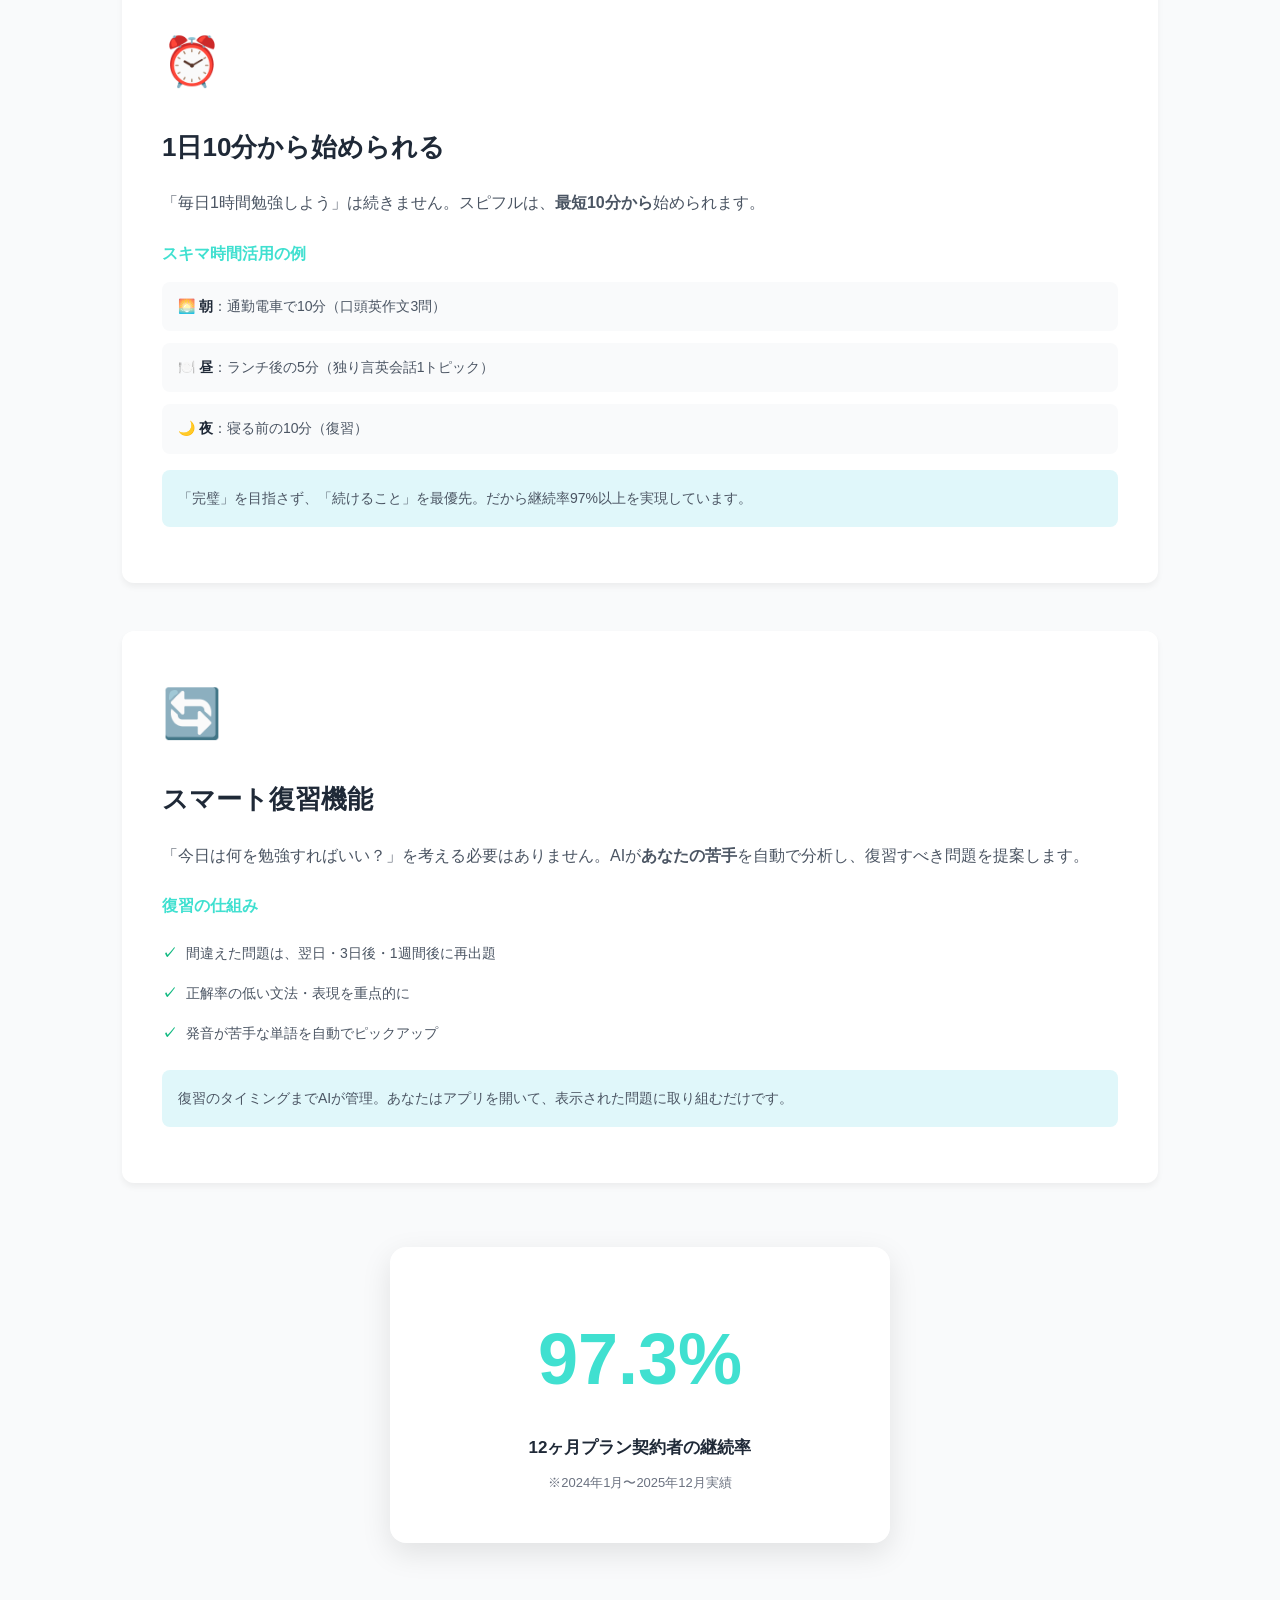
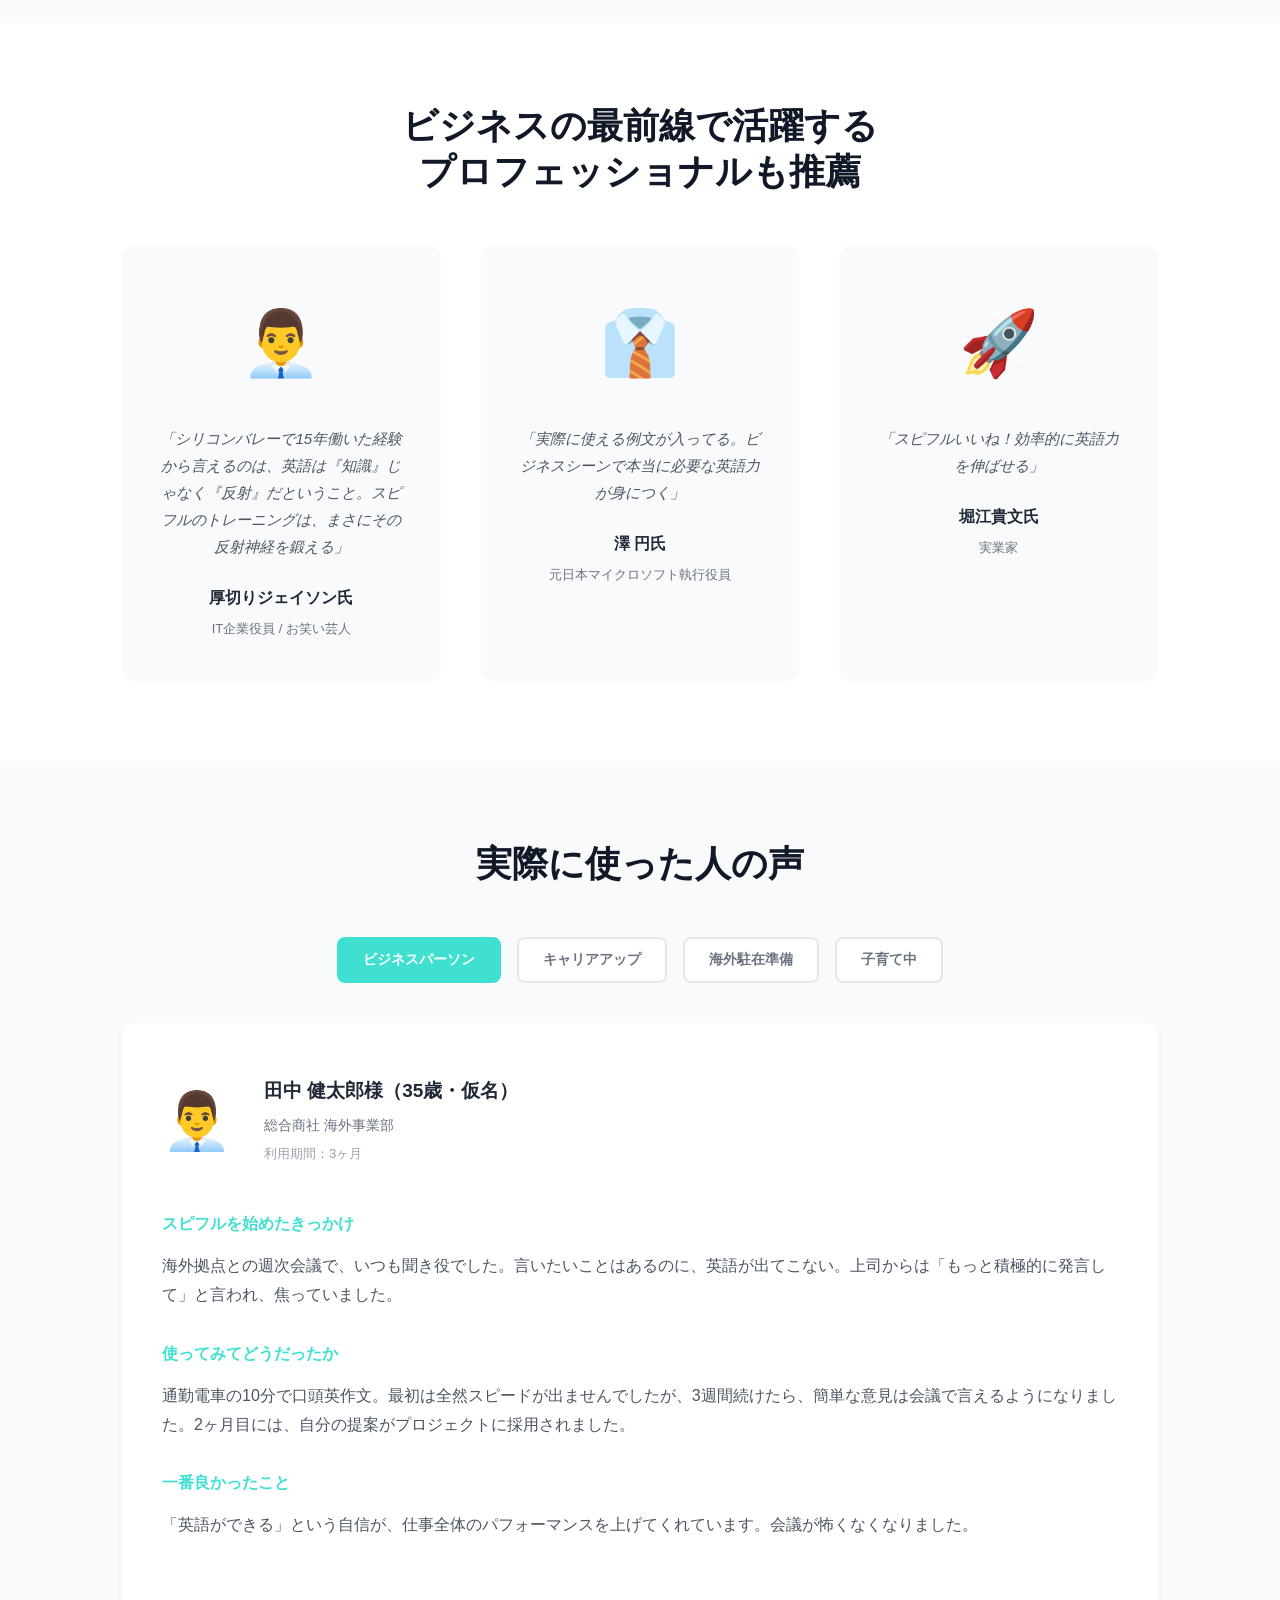
==== commit 8ef0788d: "文章を人間らしく書き直し、フォントサイズの緩急を強化 【文章の改善】 - AIっぽい体言止めを削除し、会話的な口調に変更 - 「〜することができます」などの可能表現を削減 - 「さらに」「加えて」など" ====
--- a/index.html
+++ b/index.html
@@ -69,30 +69,30 @@
     <!-- こんな悩みありませんか？ -->
     <section id="problem" class="problem-intro-section">
         <div class="container">
-            <h2 class="section-title">こんな悩みありませんか？</h2>
+            <h2 class="section-title">こんな経験、ありませんか？</h2>
 
             <div class="problem-cards">
                 <div class="problem-card fade-in">
                     <div class="problem-icon">💼</div>
-                    <h3>英語の知識はあるのに、<br>とっさの場面で言葉が出てこない</h3>
-                    <p>TOEICスコアは高い。文法も単語も知っている。でも、会議やプレゼンになると頭が真っ白になる。</p>
+                    <h3>知識はあるのに、<br>とっさの場面で言葉が出ない</h3>
+                    <p>TOEICは700点超え。文法も単語も一通り勉強した。なのに、いざ会議やプレゼンになると頭が真っ白。知ってる単語なのに口から出てこない。</p>
                 </div>
 
                 <div class="problem-card fade-in">
                     <div class="problem-icon">💬</div>
-                    <h3>いつも同じ表現ばかり<br>使ってしまう</h3>
-                    <p>「I think...」「It's important...」ばかり。もっと豊かな表現で話したいのに、語彙が出てこない。</p>
+                    <h3>毎回「I think...」ばかり<br>使ってしまう</h3>
+                    <p>言いたいことはあるのに、いつも同じ表現しか出てこない。「I think」「It's important」の繰り返し。もっとバリエーションが欲しいのに。</p>
                 </div>
 
                 <div class="problem-card fade-in">
                     <div class="problem-icon">💸</div>
-                    <h3>英会話スクールは高額で<br>続かない</h3>
-                    <p>月3万円以上。通う時間もない。オンラインレッスンも予約が面倒で、結局続かなかった。</p>
+                    <h3>英会話スクール、<br>結局続かなかった</h3>
+                    <p>月3万円払って通ってみたけど、週1回じゃ足りない。予約も面倒。仕事が忙しくてキャンセルが続いて、気づいたらフェードアウト。</p>
                 </div>
             </div>
 
             <div class="problem-message fade-in">
-                <p>これらの悩み、実は<strong>「学習方法」</strong>に原因があります。</p>
+                <p>実はこれ、あなたのせいじゃないんです。<strong>学習方法が間違ってる</strong>だけ。</p>
             </div>
         </div>
     </section>
@@ -100,32 +100,32 @@
     <!-- なぜビジネス英語が話せないのか？ -->
     <section class="reason-section">
         <div class="container">
-            <h2 class="section-title">なぜ、ビジネス英語が話せないのか？</h2>
+            <h2 class="section-title">なぜ、話せないのか？</h2>
 
             <div class="reason-content fade-in">
-                <p class="reason-intro">多くの人が英語学習で失敗する理由は、大きく分けて2つあります。</p>
+                <p class="reason-intro">原因は2つ。そしてほとんどの英語学習は、このどちらかが欠けている。</p>
 
                 <div class="reason-grid">
                     <div class="reason-item">
                         <div class="reason-number">1</div>
-                        <h3>インプット不足</h3>
-                        <p class="reason-desc">知識はあっても、<strong>「反射的に」使える形になっていない</strong>。単語や文法を知っていても、瞬時に引き出せなければ意味がありません。</p>
-                        <p class="reason-example">例：「報告書を提出する」を英語で瞬時に言える？<br>→ "submit a report" がパッと出てこないのは、インプットが不足している証拠です。</p>
+                        <h3>インプットが「使える形」になってない</h3>
+                        <p class="reason-desc">知ってるはずの単語が、とっさに出てこない。頭の中にはあるのに、<strong>口が動かない</strong>。これは知識が「反射的に使える状態」になってないから。</p>
+                        <p class="reason-example">試しに「報告書を提出する」を英語で言ってみて。<br>→ "submit a report" が0.5秒で出てこなかったら、それがインプット不足。</p>
                     </div>
 
                     <div class="reason-item">
                         <div class="reason-number">2</div>
-                        <h3>アウトプット不足</h3>
-                        <p class="reason-desc">知識を「話す」練習が圧倒的に足りない。教科書を読むだけ、リスニングするだけでは、<strong>実際に話す力は身につきません</strong>。</p>
-                        <p class="reason-example">例：「自分の意見を論理的に伝える」練習をしたことがある？<br>→ 多くの人は、この練習をほとんどしていません。</p>
+                        <h3>アウトプットの練習が圧倒的に足りない</h3>
+                        <p class="reason-desc">教科書読んで、リスニングして、単語覚えて。でも<strong>実際に話す練習は？</strong> ほとんどの人がやってない。スポーツと同じで、見てるだけじゃ上手くならない。</p>
+                        <p class="reason-example">「リモートワークのメリットを1分で説明して」って言われたら話せる？<br>→ 練習してないことは、本番でもできない。当たり前だけど、意外と気づかない。</p>
                     </div>
                 </div>
 
                 <div class="reason-comparison">
-                    <h3>従来の学習法の問題点</h3>
+                    <h3>ほとんどの英語学習、バランスが悪い</h3>
                     <div class="comparison-visual">
                         <div class="comparison-item old">
-                            <h4>📚 従来の学習</h4>
+                            <h4>📚 よくある学習法</h4>
                             <div class="comparison-bars">
                                 <div class="bar" style="width: 70%; background: #EF4444;">
                                     <span>リスニング・リーディング 70%</span>
@@ -137,13 +137,13 @@
                                     <span>スピーキング 10%</span>
                                 </div>
                             </div>
-                            <p class="comparison-result bad">→ 知識は増えるが、話せない</p>
+                            <p class="comparison-result bad">→ 知識ばかり増えて、話せない</p>
                         </div>
 
                         <div class="comparison-arrow">≠</div>
 
                         <div class="comparison-item new">
-                            <h4>✨ 理想の学習</h4>
+                            <h4>✨ 話せるようになる学習</h4>
                             <div class="comparison-bars">
                                 <div class="bar" style="width: 40%; background: #F59E0B;">
                                     <span>インプット 40%</span>
@@ -152,12 +152,12 @@
                                     <span>アウトプット 60%</span>
                                 </div>
                             </div>
-                            <p class="comparison-result good">→ 知識を使える形で習得</p>
-                        </div>
-                    </div>
-                </div>
-
-                <p class="reason-conclusion">スピフルは、この2つの問題を同時に解決します。</p>
+                            <p class="comparison-result good">→ 知識を「使える形」で身につける</p>
+                        </div>
+                    </div>
+                </div>
+
+                <p class="reason-conclusion">スピフルは、この2つを同時にトレーニングする。</p>
             </div>
         </div>
     </section>
@@ -165,10 +165,10 @@
     <!-- スピフルの解決策 -->
     <section id="solution" class="solution-section">
         <div class="container">
-            <h2 class="section-title">スピフルの解決策：<br>2つのトレーニング × AIの力</h2>
+            <h2 class="section-title">スピフルがやること：<br>2種類のトレーニング × AIフィードバック</h2>
 
             <div class="solution-overview fade-in">
-                <p class="solution-intro">スピフルは、<strong>口頭英作文</strong>（インプット強化）と<strong>独り言英会話</strong>（アウトプット強化）を組み合わせ、AIが即座にフィードバック。この3つの相乗効果で、ビジネス英語の瞬発力と表現の幅を飛躍的に向上させます。</p>
+                <p class="solution-intro">スピフルは<strong>口頭英作文</strong>でインプットを鍛え、<strong>独り言英会話</strong>でアウトプットを鍛える。そしてAIが即座にフィードバック。これでビジネス英語の「瞬発力」と「表現の幅」が一気に伸びる。</p>
             </div>
 
             <!-- 口頭英作文 -->
@@ -176,33 +176,33 @@
                 <div class="training-header">
                     <div class="training-badge input">インプット強化</div>
                     <h3 class="training-title">01. 口頭英作文</h3>
-                    <p class="training-subtitle">知識を「使える形」に変える</p>
+                    <p class="training-subtitle">知識を「反射」に変える</p>
                 </div>
 
                 <div class="training-content">
                     <div class="training-text">
-                        <h4>何をするのか？</h4>
-                        <p>日本語の文を見て、<strong>瞬時に英語に変換</strong>するトレーニング。例えば「この件について明日までに報告書を提出してください」を3秒以内に英語で言う練習をします。</p>
-
-                        <h4>なぜ効果的なのか？</h4>
-                        <p>単語や文法を「知っている」状態から、<strong>「瞬時に使える」状態</strong>に変えます。反復練習により、ビジネスシーンで必要なフレーズが自然に口から出るようになります。</p>
-
-                        <h4>具体的な機能</h4>
+                        <h4>何やるの？</h4>
+                        <p>日本語を見て、<strong>3秒以内に英語で言う</strong>。例えば「この件について明日までに報告書を提出してください」が画面に出たら、すぐ英語で口に出す。タイマーが動いてるから、考えてる暇はない。</p>
+
+                        <h4>なんで効くの？</h4>
+                        <p>単語を「知ってる」だけじゃダメ。大事なのは<strong>「0.5秒で口から出る」</strong>かどうか。これを何百回も繰り返すと、考えなくても口が勝手に動くようになる。スポーツの筋トレと同じ。</p>
+
+                        <h4>何が入ってるの？</h4>
                         <ul class="feature-list">
-                            <li><strong>5,000以上のビジネス例文</strong><br>会議、プレゼン、商談、メール対応、報告など、実際のビジネスシーンで使える例文を厳選。</li>
-                            <li><strong>文法別・シーン別に体系化</strong><br>「依頼」「提案」「反論」など、状況に応じた表現を効率的に学習。</li>
-                            <li><strong>WPM（Words Per Minute）測定</strong><br>発話スピードを数値化。成長が目に見えるので、モチベーションが続きます。</li>
-                            <li><strong>スピード重視のトレーニング</strong><br>時間制限があるから、「考えずに話す」反射神経が鍛えられます。</li>
+                            <li><strong>ビジネス例文が5,000個以上</strong><br>会議、プレゼン、商談、メール。実際に使う表現だけを厳選してる。</li>
+                            <li><strong>シーン別・文法別で探しやすい</strong><br>「依頼の仕方」「反論の切り出し方」みたいに、状況で検索できる。</li>
+                            <li><strong>WPM（1分間に何語）を測定</strong><br>数字で成長がわかるから、ゲーム感覚で続けられる。</li>
+                            <li><strong>時間制限があるから甘えない</strong><br>「あとで調べよう」ができない。その場で答えを出すから、反射神経が鍛えられる。</li>
                         </ul>
 
                         <div class="training-example">
-                            <p class="example-label">📝 トレーニング例</p>
+                            <p class="example-label">📝 こんな感じ</p>
                             <div class="example-box">
                                 <p class="example-jp">「この件について、明日までに報告書を提出してください」</p>
                                 <p class="example-arrow">↓ 3秒以内に英訳</p>
                                 <p class="example-en">"Please submit a report on this matter by tomorrow."</p>
                             </div>
-                            <p class="example-note">最初は時間がかかっても、反復するうちに瞬時に言えるようになります。</p>
+                            <p class="example-note">最初は5秒かかっても、10回やったら3秒になる。30回やったら1秒で出る。</p>
                         </div>
                     </div>
 
@@ -234,28 +234,28 @@
                     </div>
 
                     <div class="training-text">
-                        <h4>何をするのか？</h4>
-                        <p><strong>300以上のトピック</strong>から選んで、自分の意見を自由に話す練習。例えば「リモートワークのメリット・デメリット」について1分間話す、など。</p>
-
-                        <h4>なぜ効果的なのか？</h4>
-                        <p>丸暗記ではなく、<strong>自分の言葉で表現する力</strong>が身につきます。実際のビジネスシーンでは、台本はありません。その場で考えて話す練習が、実践力に直結します。</p>
-
-                        <h4>具体的な機能</h4>
+                        <h4>何やるの？</h4>
+                        <p><strong>300個以上のトピック</strong>から好きなテーマを選んで、1分間自由に話す。例えば「リモートワークってどう思う？」とか「AIの発展って怖くない？」みたいなテーマ。正解はない。自分の意見を英語で組み立てる練習。</p>
+
+                        <h4>なんで必要なの？</h4>
+                        <p>口頭英作文で「反射」を鍛えても、それだけじゃ会話はできない。なぜなら<strong>会議に台本はないから</strong>。その場で考えて、自分の言葉で話す。これができないと、結局「フレーズを並べるだけの人」で終わる。</p>
+
+                        <h4>何ができるの？</h4>
                         <ul class="feature-list">
-                            <li><strong>300以上の多様なトピック</strong><br>ビジネスシーン、日常会話、時事問題、エンジニア向け専門トピックなど幅広く対応。</li>
-                            <li><strong>自由発話だから実践的</strong><br>決まった答えはありません。自分の考えを自分の言葉で表現します。</li>
-                            <li><strong>録音→自動文字起こし</strong><br>話した内容が自動でテキスト化されるので、後から見直せます。</li>
-                            <li><strong>表現の幅が広がる</strong><br>同じ意味でも、様々な言い回しを試せます。</li>
+                            <li><strong>トピックは300個以上</strong><br>ビジネス、日常、時事問題、エンジニア専門トピックまで。飽きない。</li>
+                            <li><strong>自由に話すから、表現の幅が広がる</strong><br>「I think」以外の言い方を試せる。失敗してもいい。それが練習。</li>
+                            <li><strong>話したら自動で文字起こし</strong><br>あとで見返して「ああ、ここで詰まったな」ってわかる。</li>
+                            <li><strong>丸暗記じゃない力がつく</strong><br>実際の会議やプレゼンで、臨機応変に対応できるようになる。</li>
                         </ul>
 
                         <div class="training-example">
-                            <p class="example-label">📝 トレーニング例</p>
+                            <p class="example-label">📝 こんな感じ</p>
                             <div class="example-box">
-                                <p class="example-topic">トピック：「リモートワークについてあなたの意見を述べてください」</p>
-                                <p class="example-instruction">↓ 1分間、自由に話す</p>
-                                <p class="example-answer">"I believe remote work has both advantages and disadvantages. On the one hand, it saves commuting time and allows for more flexible schedules. On the other hand, communication with team members can be challenging..."</p>
-                            </div>
-                            <p class="example-note">正解はありません。あなたの意見を、あなたの言葉で話す練習です。</p>
+                                <p class="example-topic">トピック：「リモートワークについて、あなたの意見を1分で」</p>
+                                <p class="example-instruction">↓ スマホに向かって話すだけ</p>
+                                <p class="example-answer">"I think remote work is great, but it's not perfect. I like not having to commute, and I can focus more. But honestly, sometimes I feel isolated. It's harder to have casual conversations with coworkers..."</p>
+                            </div>
+                            <p class="example-note">正解はない。あなたの意見を、あなたの英語で話す。それが練習。</p>
                         </div>
                     </div>
                 </div>
@@ -266,45 +266,45 @@
                 <div class="ai-header">
                     <div class="training-badge ai">AI技術</div>
                     <h3 class="training-title">03. AIによる添削</h3>
-                    <p class="training-subtitle">成長を加速させる、即座のフィードバック</p>
+                    <p class="training-subtitle">話した瞬間に、フィードバックが返ってくる</p>
                 </div>
 
                 <div class="ai-content">
                     <div class="ai-text">
-                        <h4>なぜAIなのか？</h4>
-                        <p>人間の講師を待つ必要がありません。<strong>話した瞬間に、AIが即座にフィードバック</strong>。この「即座性」が、学習効率を劇的に高めます。</p>
-
-                        <h4>何を添削するのか？</h4>
+                        <h4>なんでAI？</h4>
+                        <p>人間の先生だと、添削に時間がかかる。次のレッスンまで待たないといけない。でもAIなら<strong>話した瞬間にフィードバック</strong>が返ってくる。この「即座性」が、学習スピードを上げる。</p>
+
+                        <h4>何を見てくれるの？</h4>
                         <div class="ai-features">
                             <div class="ai-feature-item">
                                 <div class="ai-feature-icon">✓</div>
                                 <div class="ai-feature-content">
-                                    <h5>1. 文法チェック</h5>
-                                    <p>時制のミス、冠詞の誤り、前置詞の使い方など、細かい文法ミスを指摘。</p>
+                                    <h5>1. 文法ミスを指摘</h5>
+                                    <p>時制、冠詞、前置詞。細かいミスも見逃さない。</p>
                                 </div>
                             </div>
 
                             <div class="ai-feature-item">
                                 <div class="ai-feature-icon">✓</div>
                                 <div class="ai-feature-content">
-                                    <h5>2. より自然な表現の提案</h5>
-                                    <p>ネイティブが使う自然な言い回しを提案。語彙力と表現力が向上します。</p>
+                                    <h5>2. もっと自然な表現を教えてくれる</h5>
+                                    <p>「間違ってないけど、ネイティブはこう言う」っていう提案。これで語彙が増える。</p>
                                 </div>
                             </div>
 
                             <div class="ai-feature-item">
                                 <div class="ai-feature-icon">✓</div>
                                 <div class="ai-feature-content">
-                                    <h5>3. 構成・論理性の評価</h5>
-                                    <p>話の展開が論理的か、分かりやすいか、説得力があるかを評価。</p>
+                                    <h5>3. 話の構成も評価</h5>
+                                    <p>論理的に話せてるか、説得力があるか。内容面のフィードバックもくれる。</p>
                                 </div>
                             </div>
 
                             <div class="ai-feature-item">
                                 <div class="ai-feature-icon">✓</div>
                                 <div class="ai-feature-content">
-                                    <h5>4. 発音分析</h5>
-                                    <p>日本人特有の発音課題（LとR、THなど）を28パターンで分析。</p>
+                                    <h5>4. 発音もチェック</h5>
+                                    <p>LとR、TH、V音。日本人が苦手な発音を28パターンで分析。</p>
                                 </div>
                             </div>
                         </div>
@@ -312,20 +312,20 @@
 
                     <div class="ai-visual">
                         <div class="ai-example">
-                            <p class="example-label">🤖 AI添削の例</p>
+                            <p class="example-label">🤖 実際の添削例</p>
                             <div class="ai-before-after">
                                 <div class="ai-before">
-                                    <p class="ai-tag">Before（あなたの回答）</p>
+                                    <p class="ai-tag">あなた</p>
                                     <p class="ai-text-sample">"I think this project is very important for our company future."</p>
                                 </div>
                                 <div class="ai-arrow">↓</div>
                                 <div class="ai-after">
-                                    <p class="ai-tag">After（AIの提案）</p>
+                                    <p class="ai-tag">AIの提案</p>
                                     <p class="ai-text-sample">"I believe this project is crucial for our company's future."</p>
                                     <div class="ai-feedback">
-                                        <p class="ai-feedback-item">✓ "think" → "believe" でより強い意見に</p>
-                                        <p class="ai-feedback-item">✓ "very important" → "crucial" でよりフォーマルに</p>
-                                        <p class="ai-feedback-item">✓ "company future" → "company's future" 所有格の修正</p>
+                                        <p class="ai-feedback-item">✓ "think" より "believe" の方が強い主張になる</p>
+                                        <p class="ai-feedback-item">✓ "very important" より "crucial" の方がフォーマル</p>
+                                        <p class="ai-feedback-item">✓ "company future" じゃなくて "company's future" （所有格）</p>
                                     </div>
                                 </div>
                             </div>
@@ -341,65 +341,65 @@
 
             <!-- 相乗効果の説明（最重要） -->
             <div class="synergy-section fade-in">
-                <h3 class="synergy-title">なぜ2つのトレーニングが必要なのか？<br>相乗効果で成長を加速</h3>
+                <h3 class="synergy-title">なんで2つ必要なの？<br>1+1が3になる理由</h3>
 
                 <div class="synergy-content">
                     <div class="synergy-explanation">
-                        <p class="synergy-intro">多くの学習アプリは、インプットかアウトプットのどちらか一方に偏っています。しかし、<strong>両方を組み合わせることで、学習効果は飛躍的に向上</strong>します。</p>
+                        <p class="synergy-intro">ほとんどの英語学習アプリは、インプットかアウトプットのどちらか一方。でも<strong>両方やると、掛け算で伸びる</strong>。</p>
 
                         <div class="synergy-patterns">
                             <div class="synergy-pattern bad">
-                                <h4>❌ インプットだけの場合</h4>
-                                <p>単語や文法を覚えても、実際の会話で使えない。「知識」で終わってしまう。</p>
+                                <h4>❌ インプットだけ</h4>
+                                <p>単語も文法も覚えた。でも会話になると使えない。結局「知ってる」で終わる。</p>
                             </div>
 
                             <div class="synergy-pattern bad">
-                                <h4>❌ アウトプットだけの場合</h4>
-                                <p>話す練習はするが、使える表現が限られる。成長が遅い。</p>
+                                <h4>❌ アウトプットだけ</h4>
+                                <p>話す練習はしてる。でも毎回同じ表現しか出てこない。成長が頭打ち。</p>
                             </div>
 
                             <div class="synergy-pattern good">
-                                <h4>✅ インプット × アウトプットの場合</h4>
-                                <p><strong>口頭英作文</strong>で基礎フレーズを瞬時に引き出せるようになる<br>
+                                <h4>✅ インプット × アウトプット</h4>
+                                <p><strong>口頭英作文</strong>で基礎フレーズを反射レベルまで鍛える<br>
                                 ↓<br>
-                                <strong>独り言英会話</strong>でそれを応用・発展させる<br>
+                                <strong>独り言英会話</strong>でそれを使って自由に話す<br>
                                 ↓<br>
-                                <strong>AI</strong>が即座に修正・提案<br>
+                                <strong>AI</strong>が即座に「もっと良い言い方」を教えてくれる<br>
                                 ↓<br>
-                                次のトレーニングに活かす<br>
+                                また口頭英作文で新しい表現を練習<br>
                                 <br>
-                                <strong>この循環が、成長を加速させます。</strong></p>
+                                <strong>この循環で、どんどん表現の幅が広がる。</strong></p>
                             </div>
                         </div>
 
                         <div class="synergy-visual-cycle">
-                            <h4>スピフルの学習サイクル</h4>
+                            <h4>実際の学習の流れ</h4>
                             <div class="cycle-diagram">
                                 <div class="cycle-step">
                                     <div class="cycle-number">1</div>
                                     <p class="cycle-label">口頭英作文</p>
-                                    <p class="cycle-desc">基礎フレーズを<br>瞬時に引き出す</p>
+                                    <p class="cycle-desc">フレーズを<br>反射レベルに</p>
                                 </div>
                                 <div class="cycle-arrow">→</div>
                                 <div class="cycle-step">
                                     <div class="cycle-number">2</div>
                                     <p class="cycle-label">独り言英会話</p>
-                                    <p class="cycle-desc">自分の言葉で<br>応用・発展</p>
+                                    <p class="cycle-desc">自由に<br>話してみる</p>
                                 </div>
                                 <div class="cycle-arrow">→</div>
                                 <div class="cycle-step">
                                     <div class="cycle-number">3</div>
                                     <p class="cycle-label">AI添削</p>
-                                    <p class="cycle-desc">即座に<br>フィードバック</p>
+                                    <p class="cycle-desc">すぐに<br>改善案</p>
                                 </div>
                                 <div class="cycle-arrow">→</div>
                                 <div class="cycle-step">
                                     <div class="cycle-number">4</div>
                                     <p class="cycle-label">復習</p>
-                                    <p class="cycle-desc">苦手を<br>重点的に</p>
-                                </div>
-                            </div>
-                            <p class="cycle-loop">↻ このサイクルを回すことで、確実に成長</p>
+                                    <p class="cycle-desc">苦手に<br>絞る</p>
+                                </div>
+                            </div>
+                            <p class="cycle-loop">↻ これを繰り返すだけ。シンプルだけど、効く。</p>
                         </div>
                     </div>
                 </div>
@@ -407,38 +407,38 @@
 
             <!-- なぜ参考書ではなくアプリなのか -->
             <div class="app-advantage fade-in">
-                <h3 class="advantage-title">なぜ参考書ではなく、アプリなのか？</h3>
+                <h3 class="advantage-title">じゃあ参考書じゃダメなの？</h3>
                 <div class="advantage-content">
                     <div class="advantage-item">
                         <div class="advantage-icon">🤖</div>
-                        <h4>AIによるリアルタイム評価</h4>
-                        <p>参考書には、あなたの回答を評価してくれる機能はありません。スピフルは、話した瞬間にAIが評価・添削。この即座のフィードバックが、成長スピードを劇的に速めます。</p>
+                        <h4>参考書は、あなたの発音を聞いてくれない</h4>
+                        <p>参考書には正解が載ってる。でもあなたの答えを評価してくれない。スピフルは話した瞬間にAIが添削してくれる。この「即座のフィードバック」があるかないかで、成長スピードが全然違う。</p>
                     </div>
 
                     <div class="advantage-item">
                         <div class="advantage-icon">📱</div>
-                        <h4>スキマ時間でいつでもどこでも</h4>
-                        <p>通勤電車、昼休み、寝る前の10分。スマホがあれば、いつでもトレーニング可能。参考書を持ち歩く必要も、机に向かう必要もありません。</p>
+                        <h4>参考書は、持ち歩くのが面倒</h4>
+                        <p>通勤電車で参考書開くのって恥ずかしくない？ スピフルはスマホだけ。電車でも、カフェでも、寝る前のベッドでも。イヤホンつけて小声で話せばOK。</p>
                     </div>
 
                     <div class="advantage-item">
                         <div class="advantage-icon">📊</div>
-                        <h4>成長が可視化される</h4>
-                        <p>WPM（発話スピード）、学習日数、正解率、苦手分野。すべてが数値化・グラフ化されるので、自分の成長が目に見えます。これがモチベーション維持につながります。</p>
+                        <h4>参考書は、成長が見えない</h4>
+                        <p>参考書だと「今どれくらい伸びてるのか」がわからない。スピフルはWPM（話す速さ）、学習日数、正解率、全部グラフで見える。「あ、伸びてる」ってわかるから続く。</p>
                     </div>
 
                     <div class="advantage-item">
                         <div class="advantage-icon">🔄</div>
-                        <h4>スマート復習</h4>
-                        <p>間違えた問題、苦手な文法、発音が悪かったフレーズ。AIが自動で分析し、復習すべき内容を提案。効率的に弱点を克服できます。</p>
+                        <h4>参考書は、苦手箇所を教えてくれない</h4>
+                        <p>間違えた問題、苦手な文法。AIが全部覚えてて、「ここ復習した方がいいよ」って教えてくれる。自分で管理しなくていい。</p>
                     </div>
                 </div>
             </div>
 
             <!-- CTA -->
             <div class="solution-cta fade-in">
-                <p class="cta-message">インプット × アウトプット × AIの力を、<br>今すぐ体験してみませんか？</p>
-                <a href="#trial" class="cta-button">7日間無料で体験する</a>
+                <p class="cta-message">インプット × アウトプット × AI。<br>この組み合わせ、試してみない？</p>
+                <a href="#trial" class="cta-button">7日間無料で使ってみる</a>
             </div>
         </div>
     </section>
@@ -446,25 +446,25 @@
     <!-- 継続できる理由 -->
     <section class="retention-section">
         <div class="container">
-            <h2 class="section-title">97%以上が継続。その理由は？</h2>
+            <h2 class="section-title">97%が続けてる。なんで？</h2>
 
             <div class="retention-intro fade-in">
-                <p>英語学習で最も難しいのは「続けること」。スピフルは、継続しやすい仕組みを徹底的に考えて設計しています。</p>
+                <p>英語学習で一番難しいのって、続けることじゃない？ スピフルは「続く仕組み」をかなり考えて作ってる。</p>
             </div>
 
             <div class="retention-grid">
                 <div class="retention-item fade-in">
                     <div class="retention-icon">📊</div>
-                    <h3>成長が見える化される</h3>
+                    <h3>数字で伸びがわかる</h3>
                     <div class="retention-detail">
-                        <h4>WPM（発話スピード）測定</h4>
-                        <p>英語を話すスピードが数値化されます。「先月は50WPMだったのが、今月は70WPMに！」と成長を実感できます。</p>
+                        <h4>WPM（1分間に何語話せるか）</h4>
+                        <p>話す速さが数字で出る。「先月50WPMだったのが今月70WPMになった」って見えると、めちゃくちゃ嬉しい。</p>
 
                         <h4>学習カレンダー</h4>
-                        <p>毎日の学習記録が一目で分かります。連続学習日数が増えると、達成感が得られます。</p>
-
-                        <h4>正解率・苦手分野の分析</h4>
-                        <p>どの文法が苦手か、どのシーンの表現が弱いか。データで分かるから、効率的に学習できます。</p>
+                        <p>毎日やってると、カレンダーが埋まっていく。連続日数が増えるとゲーム感覚で楽しくなる。</p>
+
+                        <h4>どこが苦手かAIが教えてくれる</h4>
+                        <p>「あなた、仮定法が弱いですね」「依頼の表現が苦手ですね」ってAIが教えてくれる。だから復習もラク。</p>
                     </div>
 
                     <div class="retention-screenshot">
--- a/style.css
+++ b/style.css
@@ -13,7 +13,7 @@
     line-height: 1.8;
     color: #1F2937;
     background: #FFFFFF;
-    font-size: 15px;
+    font-size: 16px;
     overflow-x: hidden;
 }
 
@@ -22,32 +22,32 @@
    ======================================== */
 
 h1 {
-    font-size: clamp(26px, 4vw, 38px);
+    font-size: clamp(32px, 5vw, 48px);
     font-weight: 700;
     letter-spacing: -0.01em;
+    line-height: 1.25;
+}
+
+h2 {
+    font-size: clamp(24px, 4vw, 36px);
+    font-weight: 700;
     line-height: 1.3;
 }
 
-h2 {
-    font-size: clamp(22px, 3.5vw, 30px);
-    font-weight: 700;
+h3 {
+    font-size: clamp(20px, 3vw, 26px);
+    font-weight: 600;
     line-height: 1.4;
 }
 
-h3 {
-    font-size: clamp(18px, 2.5vw, 22px);
+h4 {
+    font-size: clamp(17px, 2.2vw, 20px);
     font-weight: 600;
     line-height: 1.5;
 }
 
-h4 {
-    font-size: clamp(16px, 2vw, 18px);
-    font-weight: 600;
-    line-height: 1.5;
-}
-
 h5 {
-    font-size: 16px;
+    font-size: clamp(15px, 2vw, 17px);
     font-weight: 600;
     line-height: 1.5;
 }
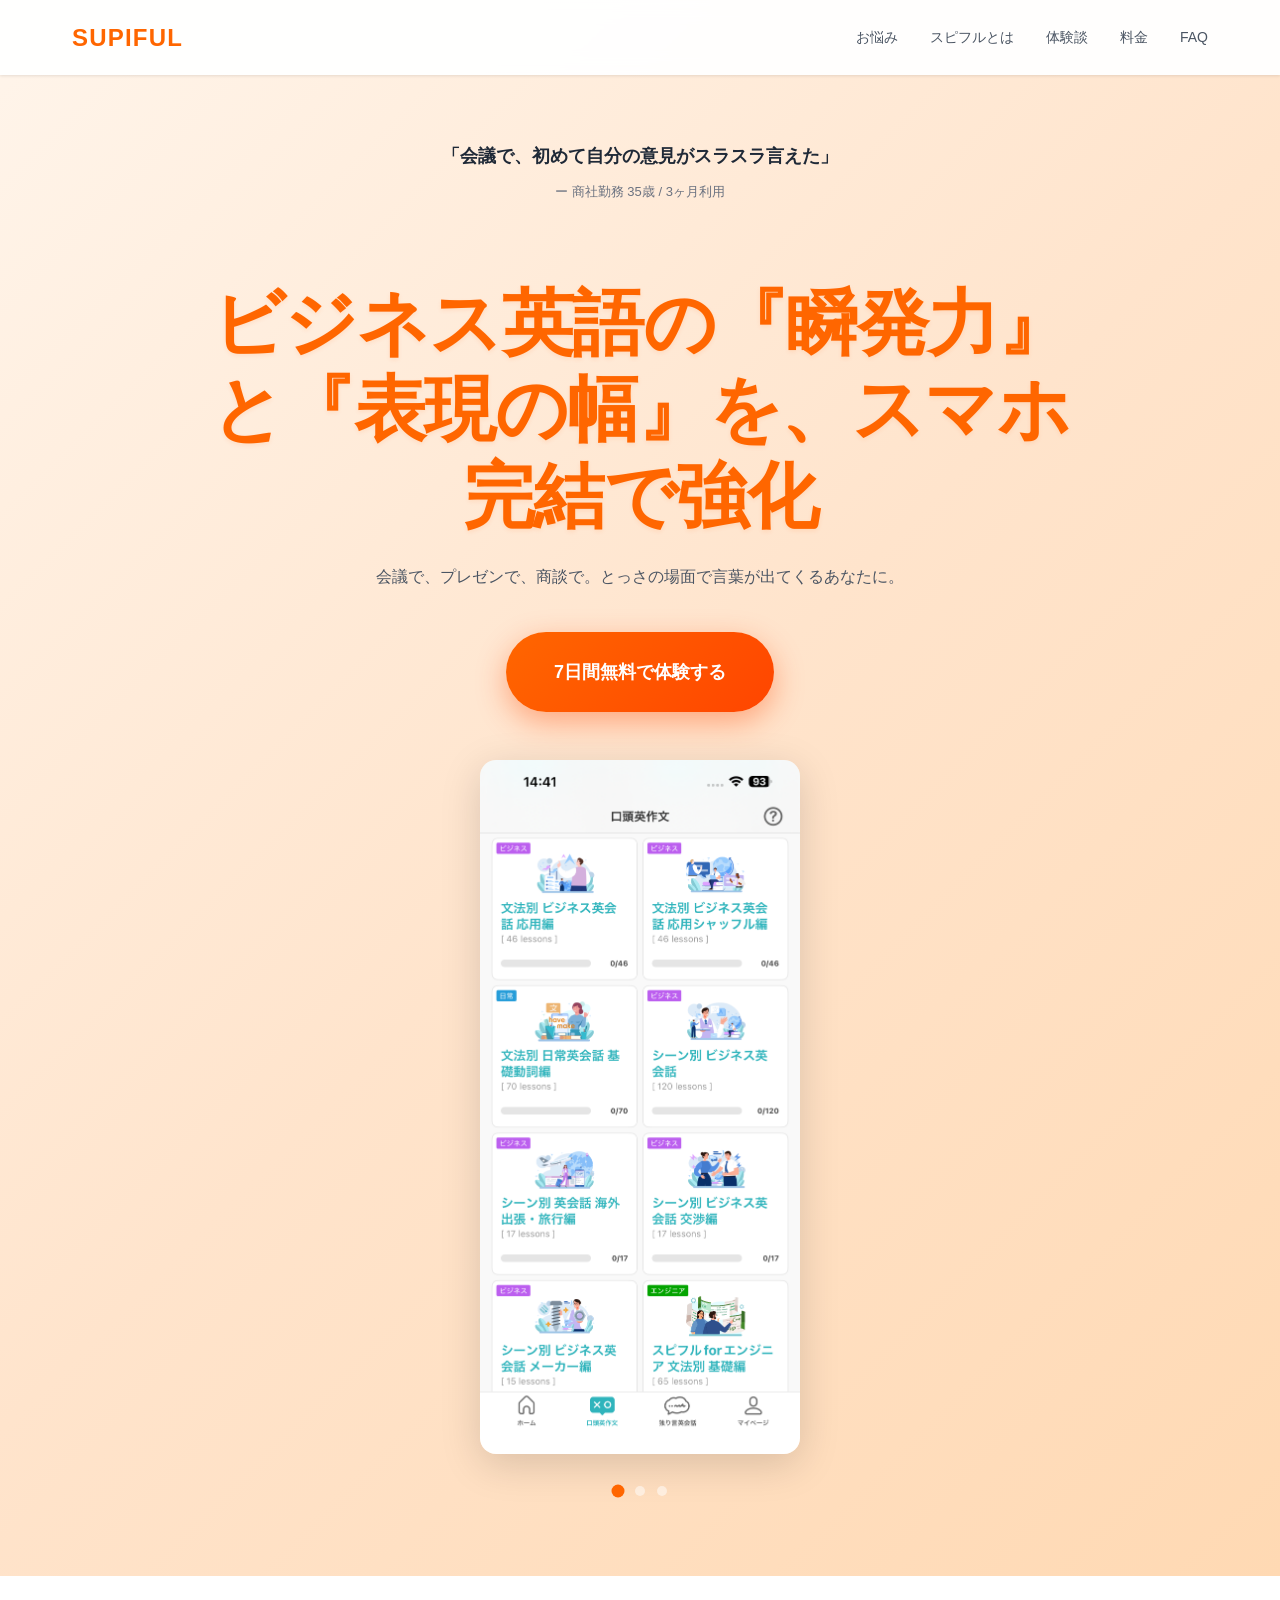
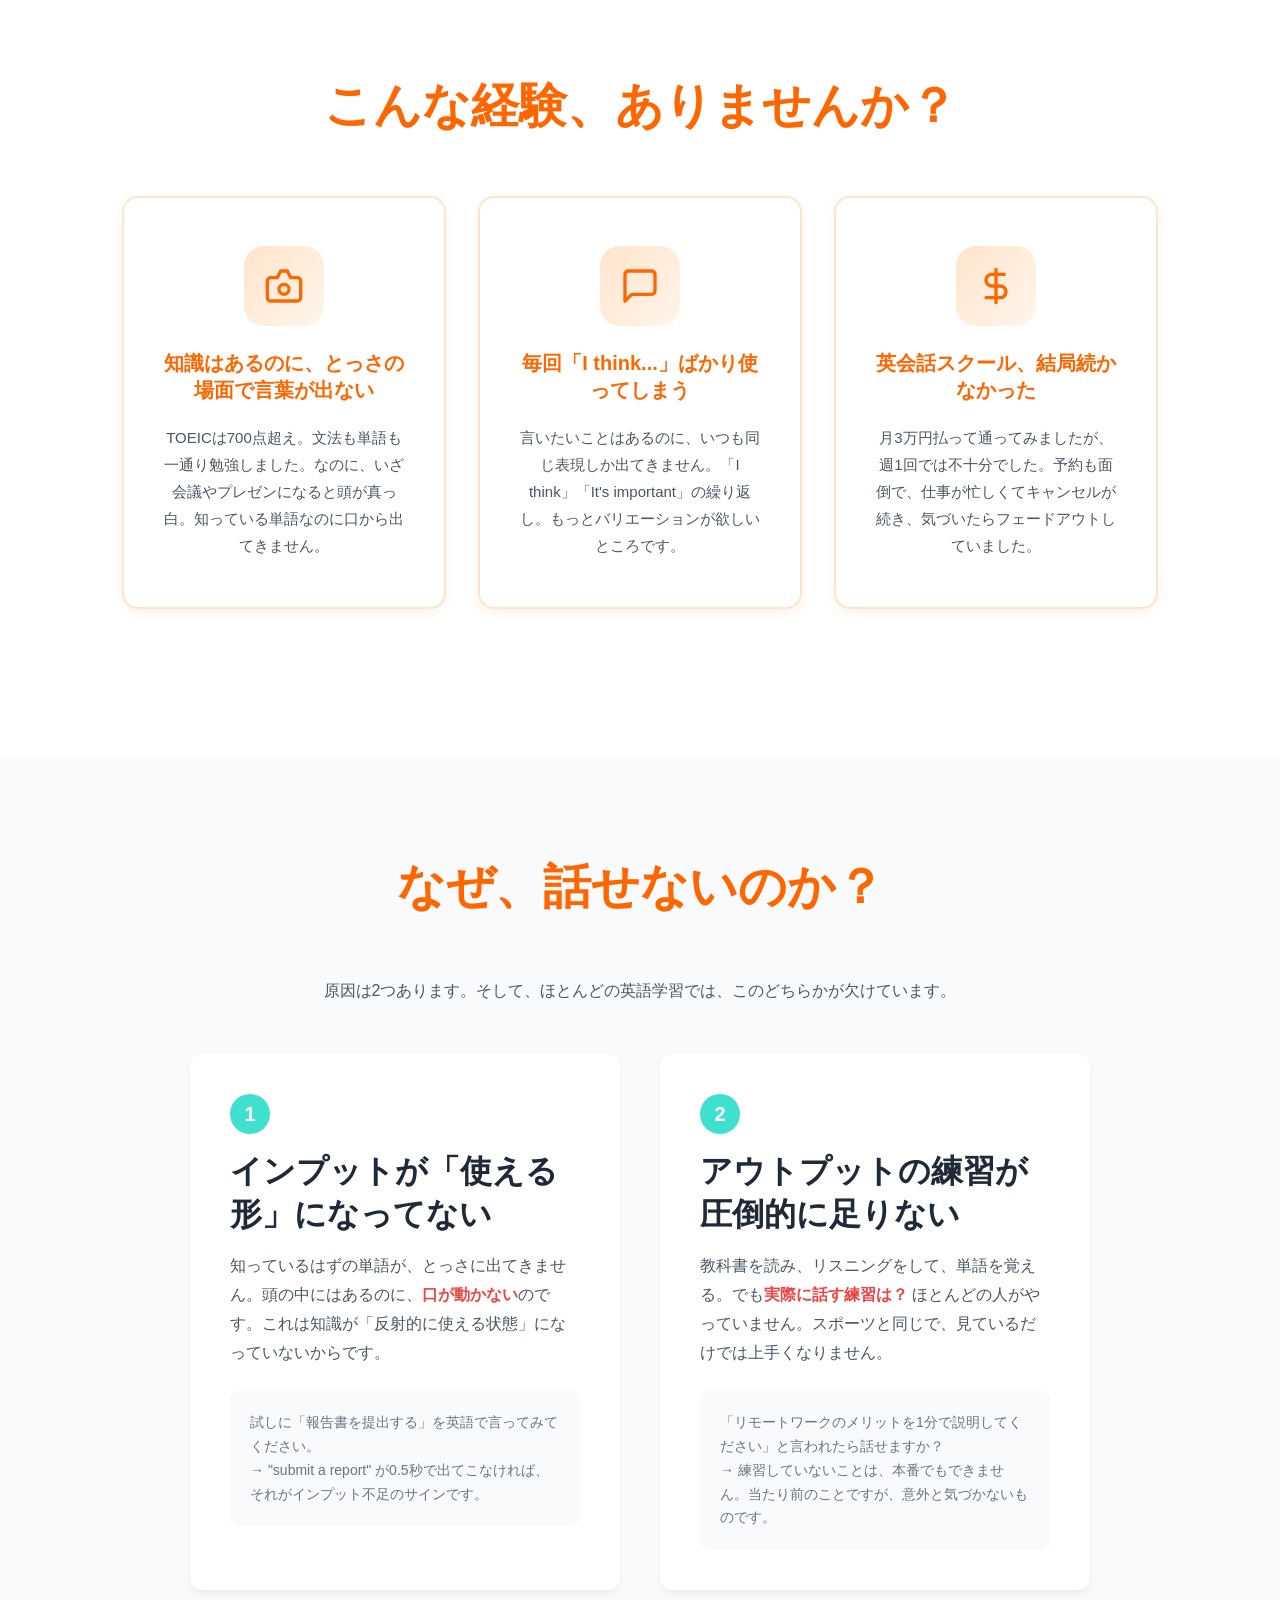
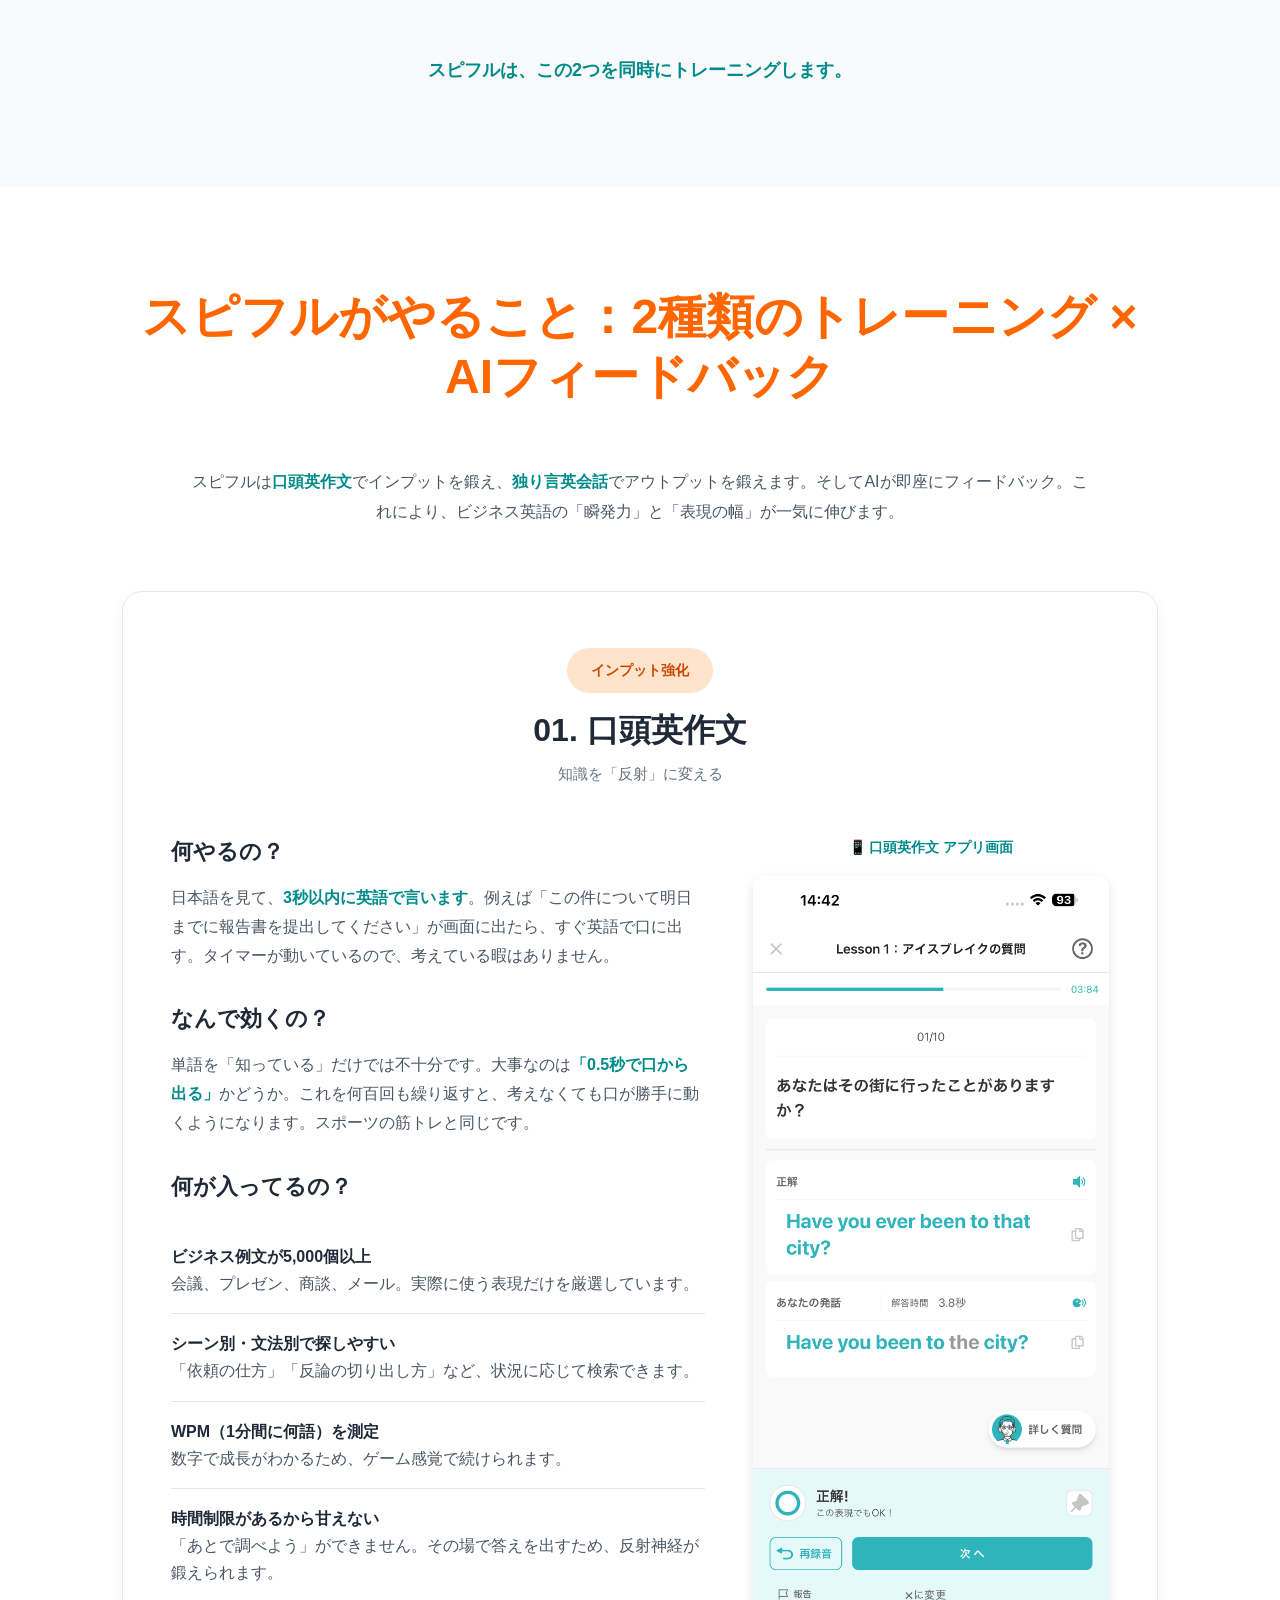
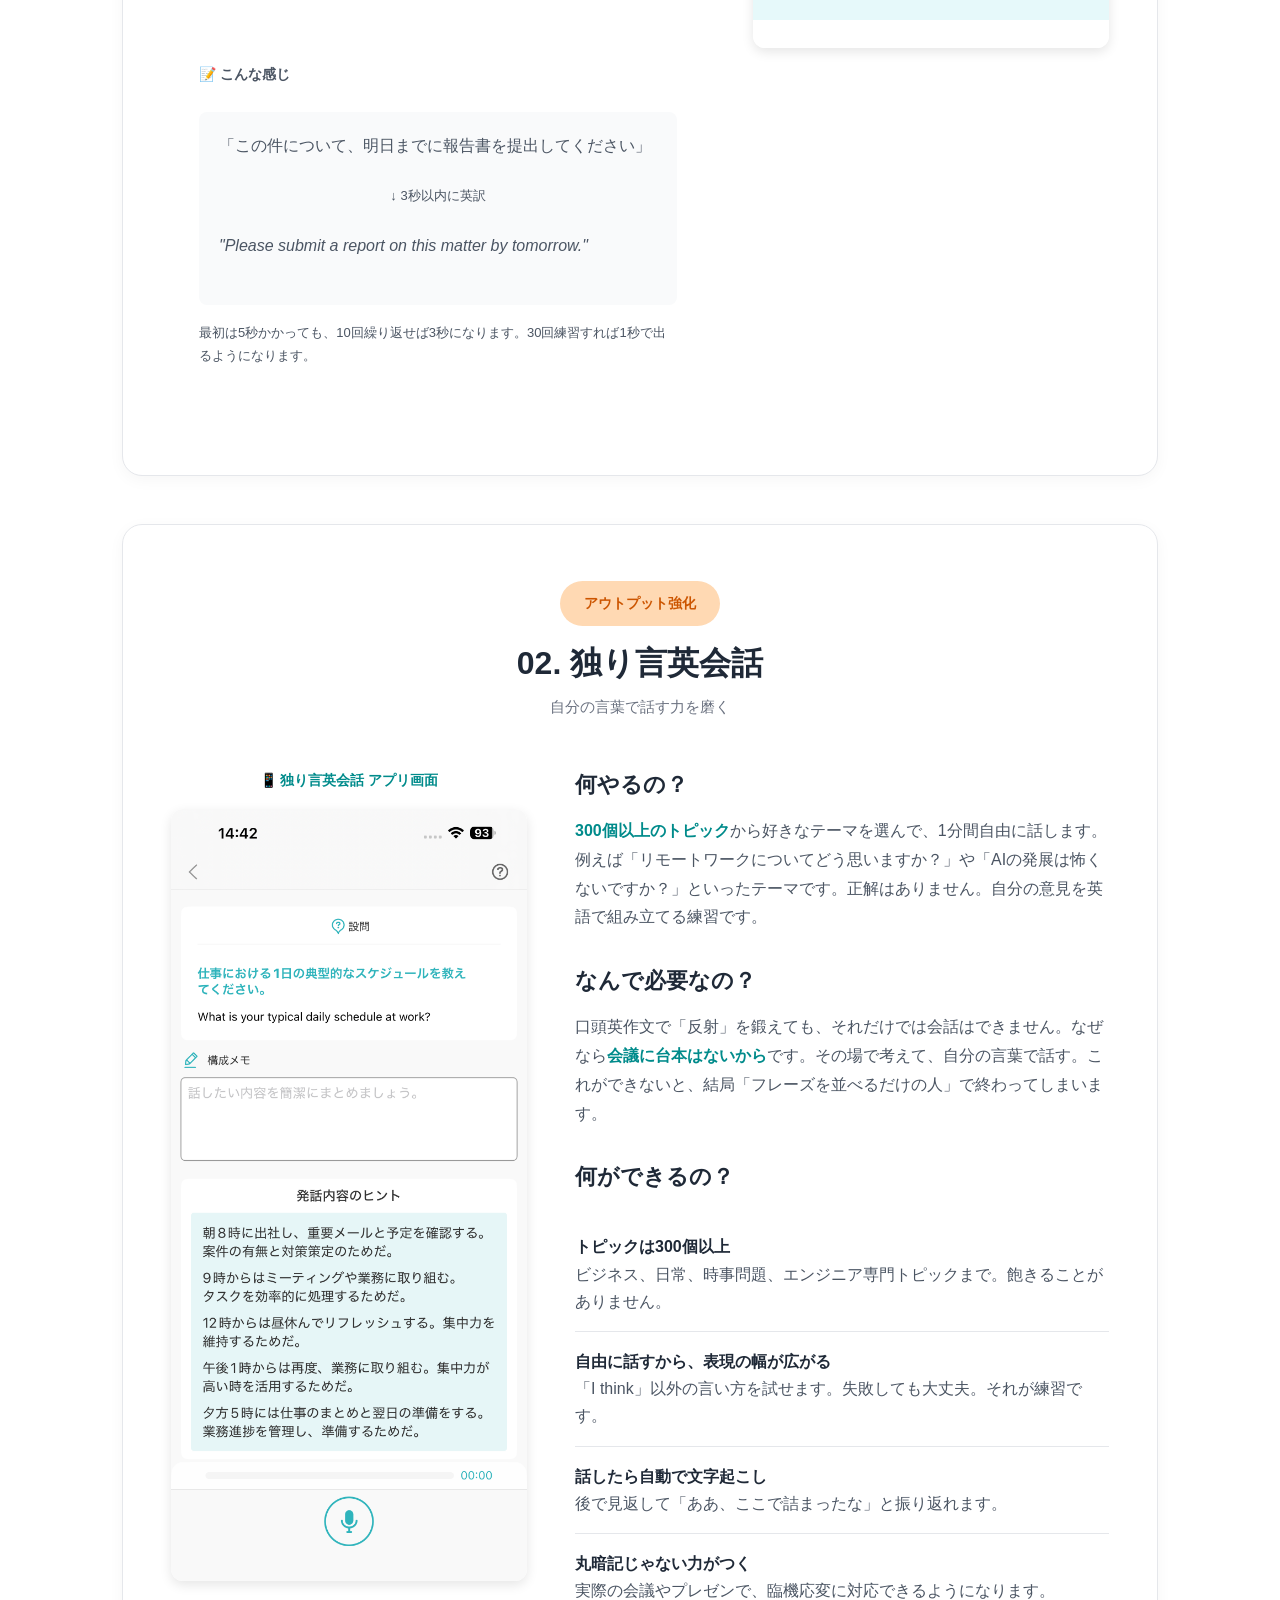
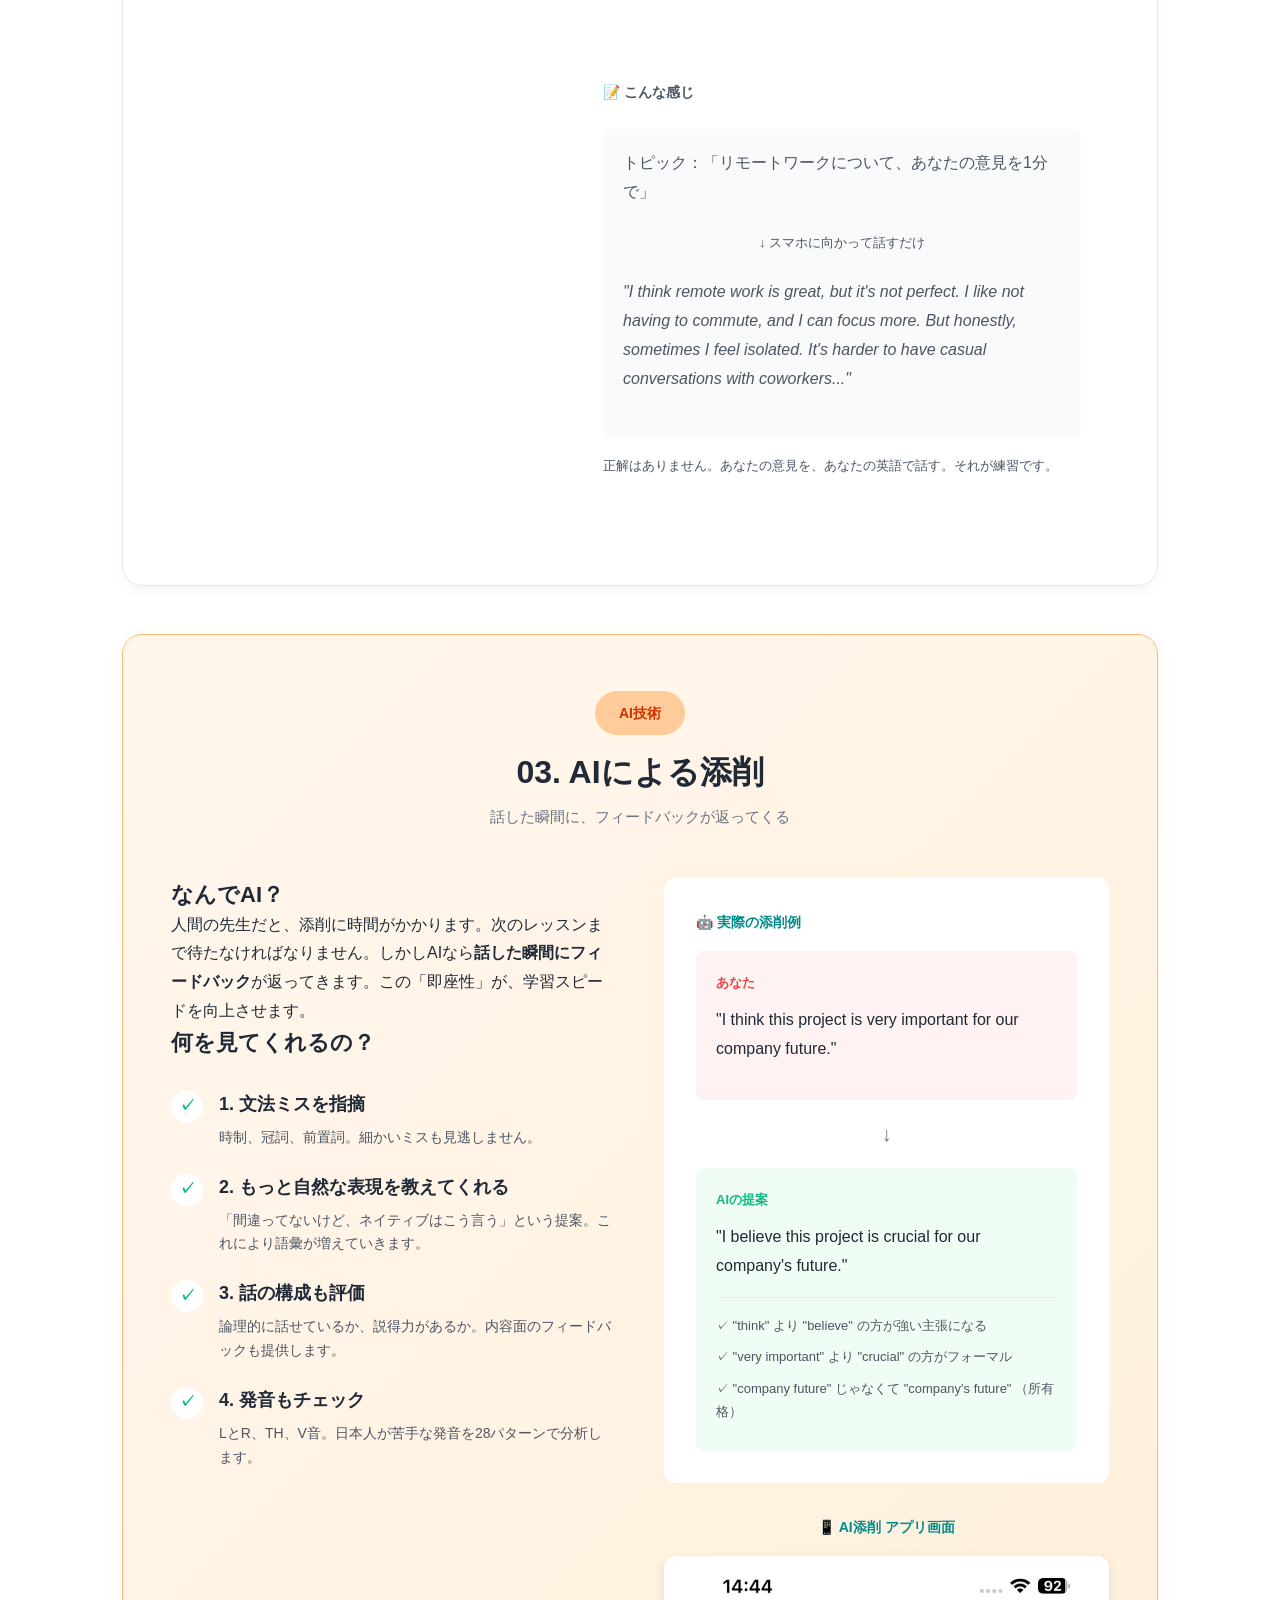
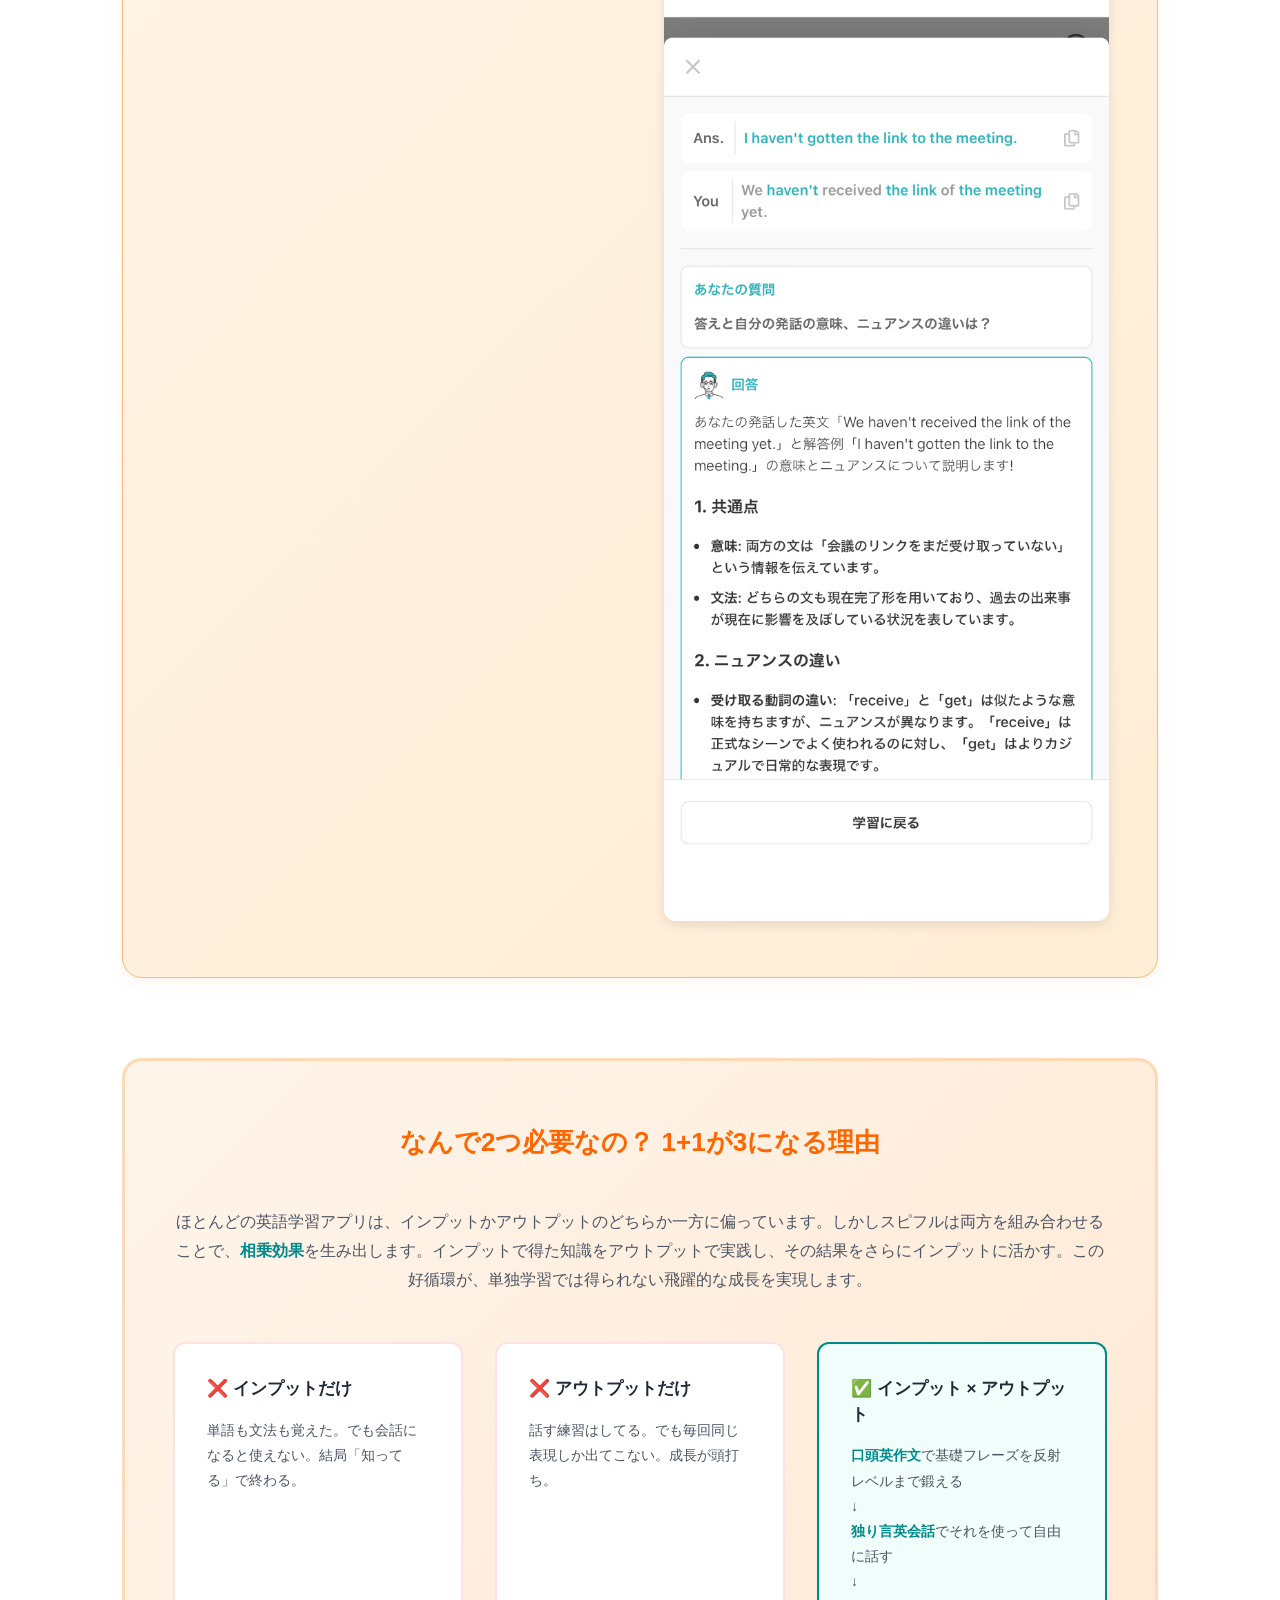
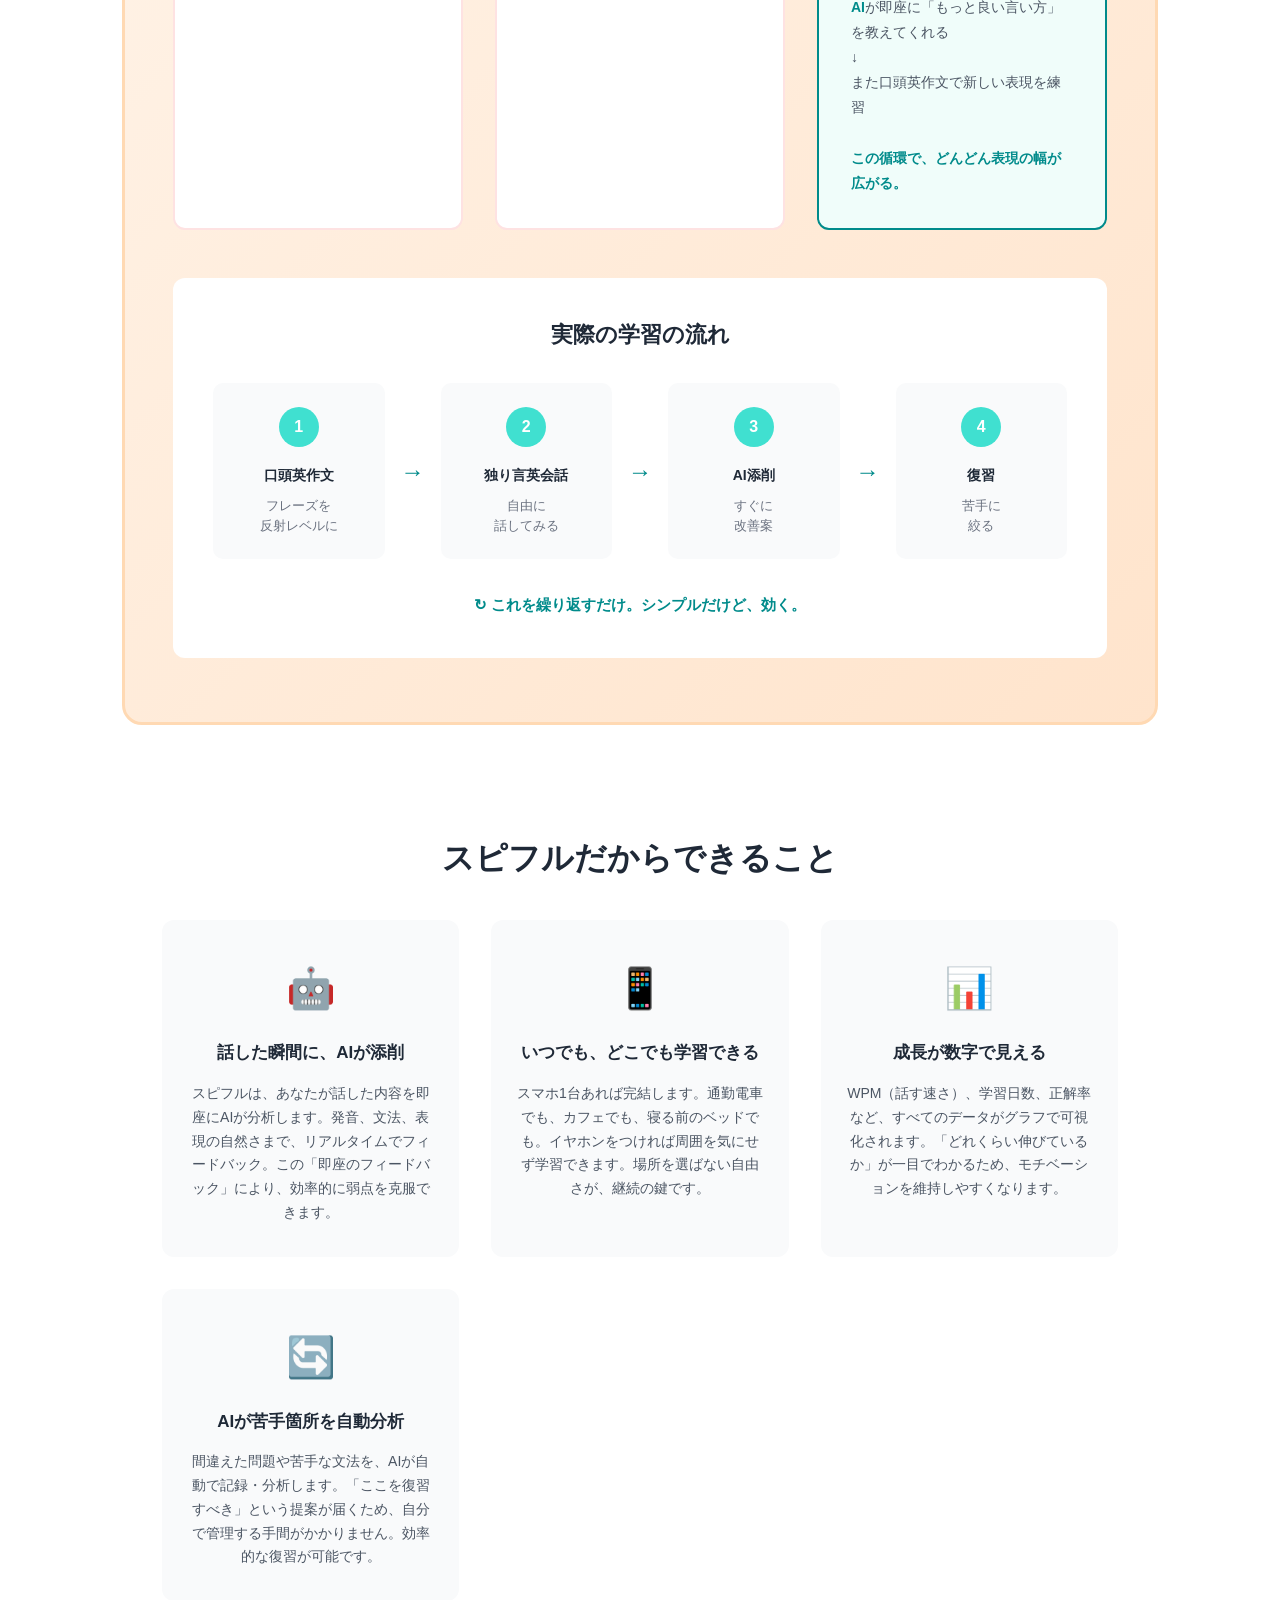
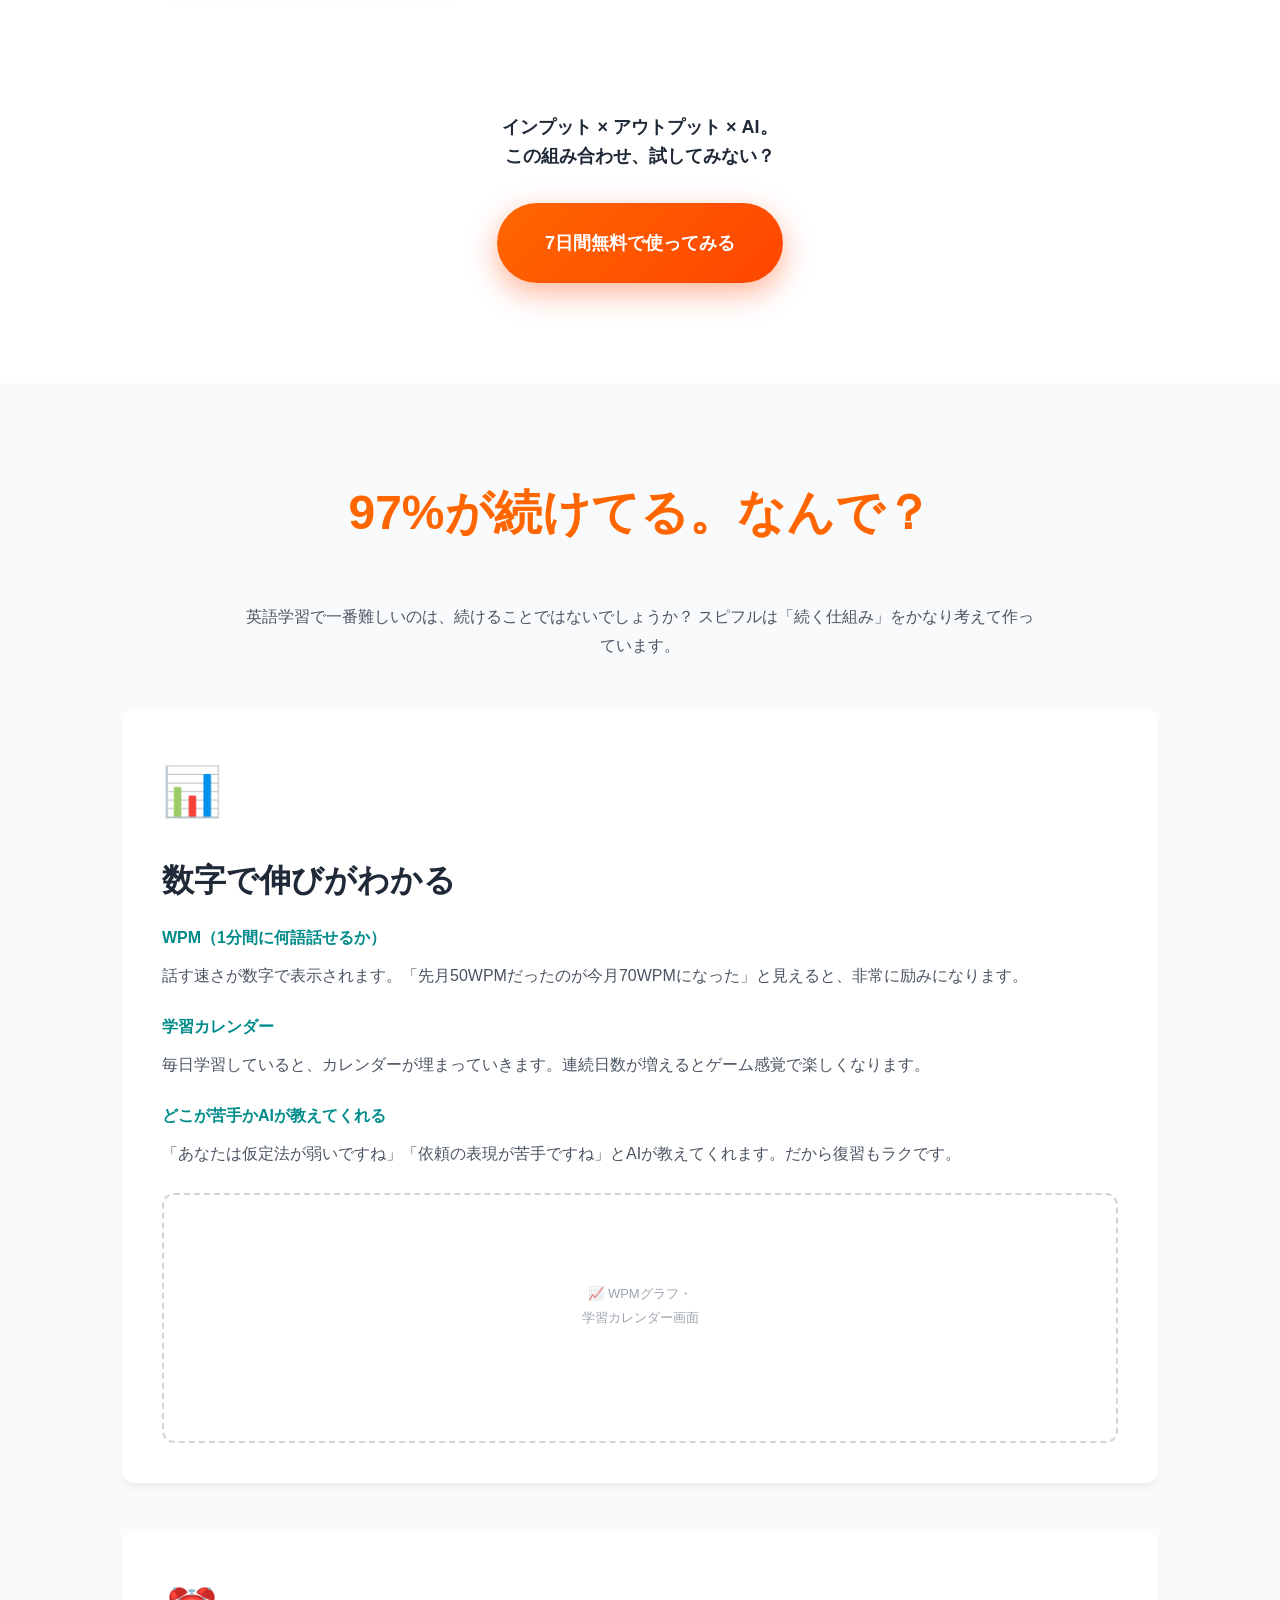
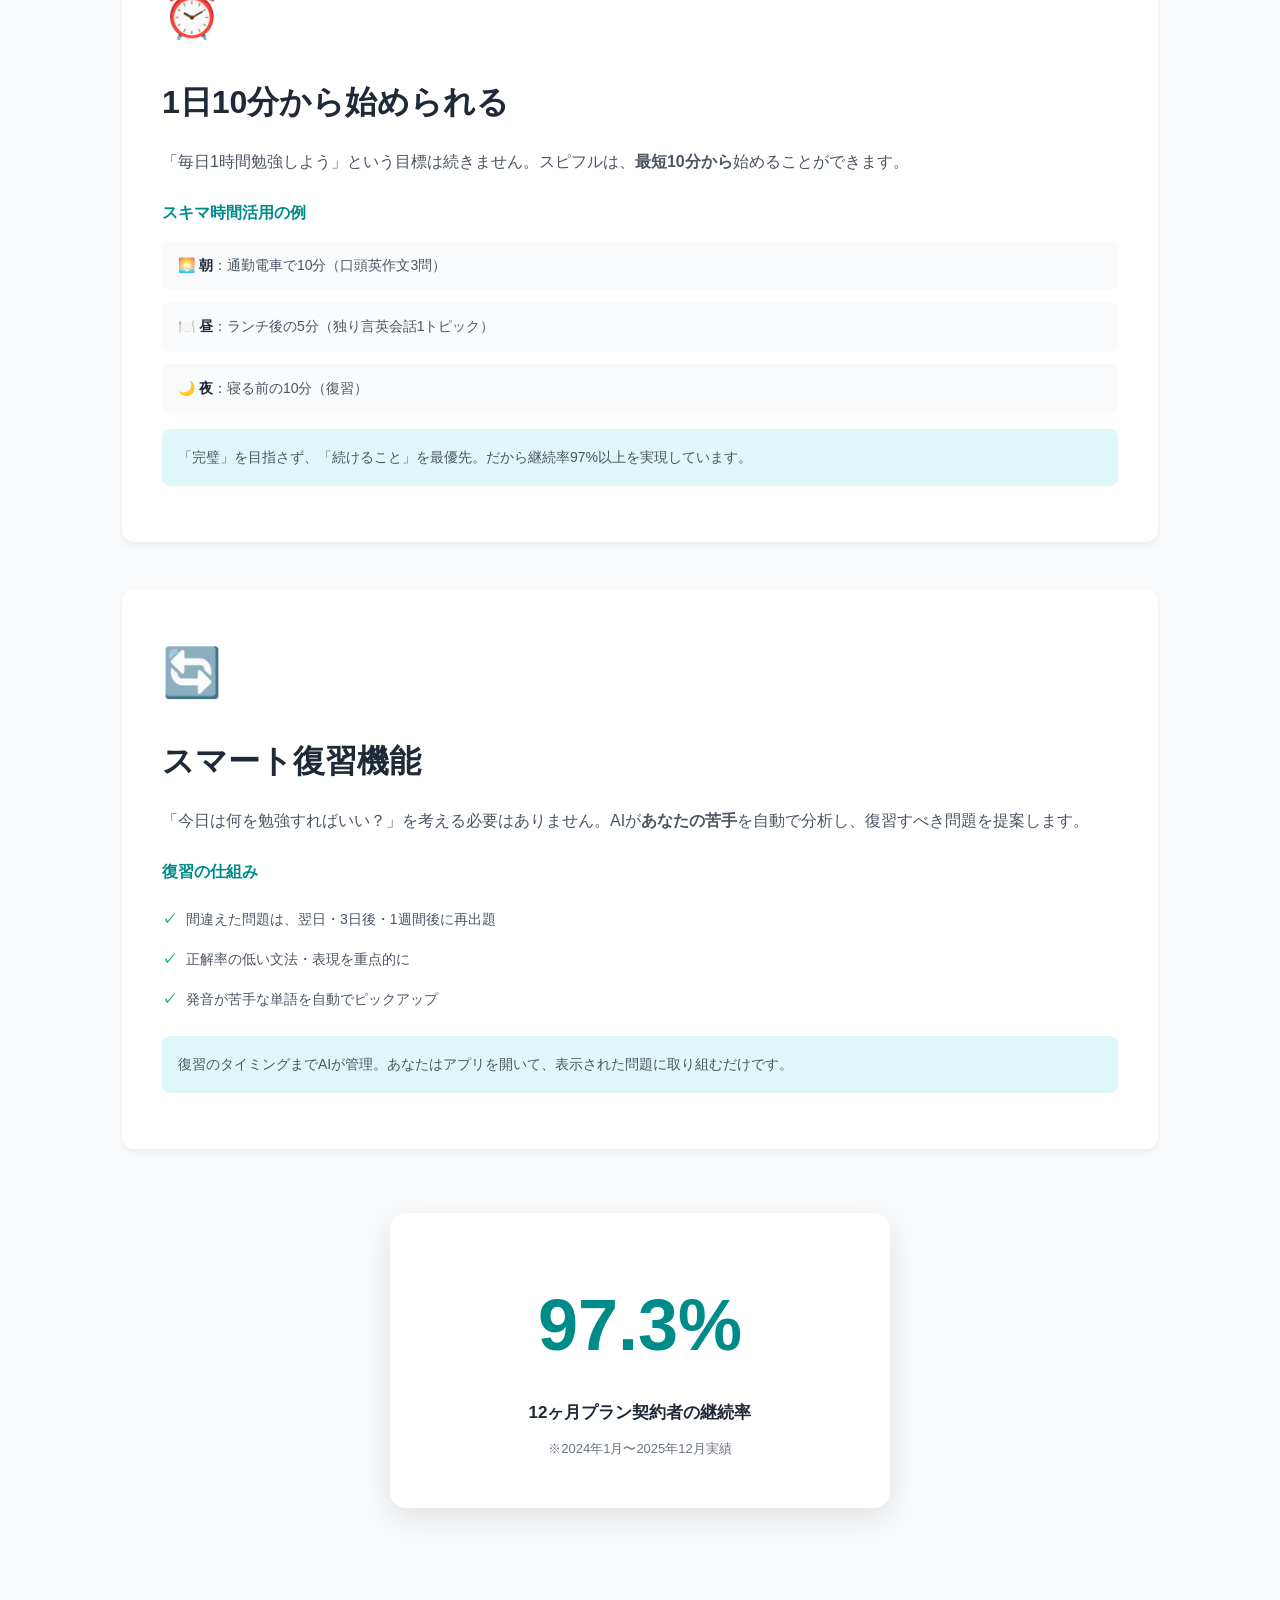
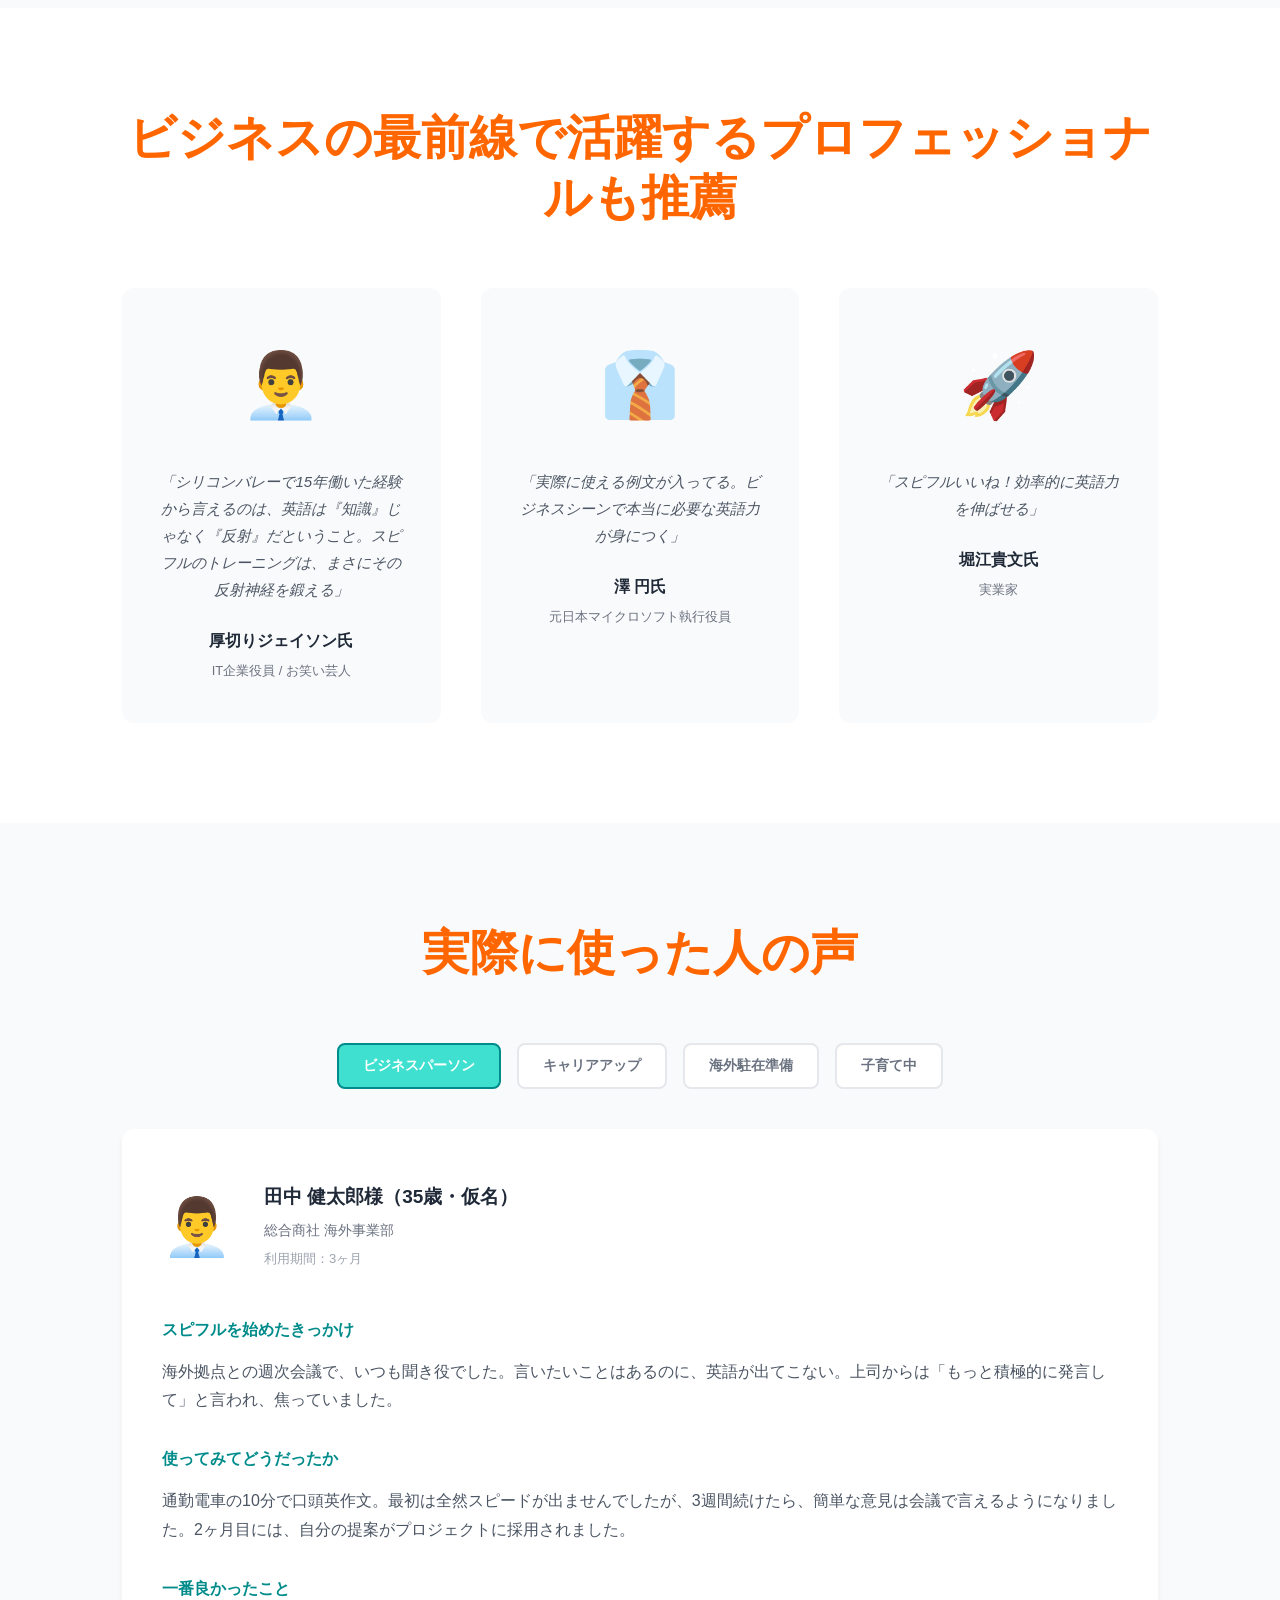
==== commit 6a564b99: "LPの改善: 文章の丁寧語化、デザイン洗練、改行調整、ティファニーブルーの視認性改善" ====
--- a/index.html
+++ b/index.html
@@ -47,8 +47,8 @@
             </div>
 
             <!-- メインキャッチコピー -->
-            <h1 class="hero-title">ビジネス英語の<br>『瞬発力』と『表現の幅』を、<br>スマホ完結で強化</h1>
-            <p class="hero-subtitle">会議で、プレゼンで、商談で。<br>とっさの場面で言葉が出てくるあなたに。</p>
+            <h1 class="hero-title">ビジネス英語の『瞬発力』と『表現の幅』を、スマホ完結で強化</h1>
+            <p class="hero-subtitle">会議で、プレゼンで、商談で。とっさの場面で言葉が出てくるあなたに。</p>
 
             <!-- CTA -->
             <a href="#trial" class="cta-button primary-cta">7日間無料で体験する</a>
@@ -73,27 +73,37 @@
 
             <div class="problem-cards">
                 <div class="problem-card fade-in">
-                    <div class="problem-icon">💼</div>
-                    <h3>知識はあるのに、<br>とっさの場面で言葉が出ない</h3>
-                    <p>TOEICは700点超え。文法も単語も一通り勉強した。なのに、いざ会議やプレゼンになると頭が真っ白。知ってる単語なのに口から出てこない。</p>
+                    <div class="problem-icon-wrapper">
+                        <svg class="problem-icon-svg" viewBox="0 0 24 24" fill="none" xmlns="http://www.w3.org/2000/svg">
+                            <path d="M20 7H16L14 3H10L8 7H4C2.9 7 2 7.9 2 9V19C2 20.1 2.9 21 4 21H20C21.1 21 22 20.1 22 19V9C22 7.9 21.1 7 20 7Z" stroke="currentColor" stroke-width="2" stroke-linecap="round" stroke-linejoin="round"/>
+                            <circle cx="12" cy="14" r="3" stroke="currentColor" stroke-width="2"/>
+                        </svg>
+                    </div>
+                    <h3>知識はあるのに、とっさの場面で言葉が出ない</h3>
+                    <p>TOEICは700点超え。文法も単語も一通り勉強しました。なのに、いざ会議やプレゼンになると頭が真っ白。知っている単語なのに口から出てきません。</p>
                 </div>
 
                 <div class="problem-card fade-in">
-                    <div class="problem-icon">💬</div>
-                    <h3>毎回「I think...」ばかり<br>使ってしまう</h3>
-                    <p>言いたいことはあるのに、いつも同じ表現しか出てこない。「I think」「It's important」の繰り返し。もっとバリエーションが欲しいのに。</p>
+                    <div class="problem-icon-wrapper">
+                        <svg class="problem-icon-svg" viewBox="0 0 24 24" fill="none" xmlns="http://www.w3.org/2000/svg">
+                            <path d="M21 15C21 15.5304 20.7893 16.0391 20.4142 16.4142C20.0391 16.7893 19.5304 17 19 17H7L3 21V5C3 4.46957 3.21071 3.96086 3.58579 3.58579C3.96086 3.21071 4.46957 3 5 3H19C19.5304 3 20.0391 3.21071 20.4142 3.58579C20.7893 3.96086 21 4.46957 21 5V15Z" stroke="currentColor" stroke-width="2" stroke-linecap="round" stroke-linejoin="round"/>
+                        </svg>
+                    </div>
+                    <h3>毎回「I think...」ばかり使ってしまう</h3>
+                    <p>言いたいことはあるのに、いつも同じ表現しか出てきません。「I think」「It's important」の繰り返し。もっとバリエーションが欲しいところです。</p>
                 </div>
 
                 <div class="problem-card fade-in">
-                    <div class="problem-icon">💸</div>
-                    <h3>英会話スクール、<br>結局続かなかった</h3>
-                    <p>月3万円払って通ってみたけど、週1回じゃ足りない。予約も面倒。仕事が忙しくてキャンセルが続いて、気づいたらフェードアウト。</p>
-                </div>
-            </div>
-
-            <div class="problem-message fade-in">
-                <p>実はこれ、あなたのせいじゃないんです。<strong>学習方法が間違ってる</strong>だけ。</p>
-            </div>
+                    <div class="problem-icon-wrapper">
+                        <svg class="problem-icon-svg" viewBox="0 0 24 24" fill="none" xmlns="http://www.w3.org/2000/svg">
+                            <path d="M12 2V22M17 5H9.5C8.57174 5 7.6815 5.36875 7.02513 6.02513C6.36875 6.6815 6 7.57174 6 8.5C6 9.42826 6.36875 10.3185 7.02513 10.9749C7.6815 11.6313 8.57174 12 9.5 12H14.5C15.4283 12 16.3185 12.3687 16.9749 13.0251C17.6313 13.6815 18 14.5717 18 15.5C18 16.4283 17.6313 17.3185 16.9749 17.9749C16.3185 18.6313 15.4283 19 14.5 19H6" stroke="currentColor" stroke-width="2" stroke-linecap="round" stroke-linejoin="round"/>
+                        </svg>
+                    </div>
+                    <h3>英会話スクール、結局続かなかった</h3>
+                    <p>月3万円払って通ってみましたが、週1回では不十分でした。予約も面倒で、仕事が忙しくてキャンセルが続き、気づいたらフェードアウトしていました。</p>
+                </div>
+            </div>
+
         </div>
     </section>
 
@@ -103,61 +113,25 @@
             <h2 class="section-title">なぜ、話せないのか？</h2>
 
             <div class="reason-content fade-in">
-                <p class="reason-intro">原因は2つ。そしてほとんどの英語学習は、このどちらかが欠けている。</p>
+                <p class="reason-intro">原因は2つあります。そして、ほとんどの英語学習では、このどちらかが欠けています。</p>
 
                 <div class="reason-grid">
                     <div class="reason-item">
                         <div class="reason-number">1</div>
                         <h3>インプットが「使える形」になってない</h3>
-                        <p class="reason-desc">知ってるはずの単語が、とっさに出てこない。頭の中にはあるのに、<strong>口が動かない</strong>。これは知識が「反射的に使える状態」になってないから。</p>
-                        <p class="reason-example">試しに「報告書を提出する」を英語で言ってみて。<br>→ "submit a report" が0.5秒で出てこなかったら、それがインプット不足。</p>
+                        <p class="reason-desc">知っているはずの単語が、とっさに出てきません。頭の中にはあるのに、<strong>口が動かない</strong>のです。これは知識が「反射的に使える状態」になっていないからです。</p>
+                        <p class="reason-example">試しに「報告書を提出する」を英語で言ってみてください。<br>→ "submit a report" が0.5秒で出てこなければ、それがインプット不足のサインです。</p>
                     </div>
 
                     <div class="reason-item">
                         <div class="reason-number">2</div>
                         <h3>アウトプットの練習が圧倒的に足りない</h3>
-                        <p class="reason-desc">教科書読んで、リスニングして、単語覚えて。でも<strong>実際に話す練習は？</strong> ほとんどの人がやってない。スポーツと同じで、見てるだけじゃ上手くならない。</p>
-                        <p class="reason-example">「リモートワークのメリットを1分で説明して」って言われたら話せる？<br>→ 練習してないことは、本番でもできない。当たり前だけど、意外と気づかない。</p>
-                    </div>
-                </div>
-
-                <div class="reason-comparison">
-                    <h3>ほとんどの英語学習、バランスが悪い</h3>
-                    <div class="comparison-visual">
-                        <div class="comparison-item old">
-                            <h4>📚 よくある学習法</h4>
-                            <div class="comparison-bars">
-                                <div class="bar" style="width: 70%; background: #EF4444;">
-                                    <span>リスニング・リーディング 70%</span>
-                                </div>
-                                <div class="bar" style="width: 20%; background: #F59E0B;">
-                                    <span>文法・単語暗記 20%</span>
-                                </div>
-                                <div class="bar" style="width: 10%; background: #10B981;">
-                                    <span>スピーキング 10%</span>
-                                </div>
-                            </div>
-                            <p class="comparison-result bad">→ 知識ばかり増えて、話せない</p>
-                        </div>
-
-                        <div class="comparison-arrow">≠</div>
-
-                        <div class="comparison-item new">
-                            <h4>✨ 話せるようになる学習</h4>
-                            <div class="comparison-bars">
-                                <div class="bar" style="width: 40%; background: #F59E0B;">
-                                    <span>インプット 40%</span>
-                                </div>
-                                <div class="bar" style="width: 60%; background: #10B981;">
-                                    <span>アウトプット 60%</span>
-                                </div>
-                            </div>
-                            <p class="comparison-result good">→ 知識を「使える形」で身につける</p>
-                        </div>
-                    </div>
-                </div>
-
-                <p class="reason-conclusion">スピフルは、この2つを同時にトレーニングする。</p>
+                        <p class="reason-desc">教科書を読み、リスニングをして、単語を覚える。でも<strong>実際に話す練習は？</strong> ほとんどの人がやっていません。スポーツと同じで、見ているだけでは上手くなりません。</p>
+                        <p class="reason-example">「リモートワークのメリットを1分で説明してください」と言われたら話せますか？<br>→ 練習していないことは、本番でもできません。当たり前のことですが、意外と気づかないものです。</p>
+                    </div>
+                </div>
+
+                <p class="reason-conclusion">スピフルは、この2つを同時にトレーニングします。</p>
             </div>
         </div>
     </section>
@@ -165,10 +139,10 @@
     <!-- スピフルの解決策 -->
     <section id="solution" class="solution-section">
         <div class="container">
-            <h2 class="section-title">スピフルがやること：<br>2種類のトレーニング × AIフィードバック</h2>
+            <h2 class="section-title">スピフルがやること：2種類のトレーニング × AIフィードバック</h2>
 
             <div class="solution-overview fade-in">
-                <p class="solution-intro">スピフルは<strong>口頭英作文</strong>でインプットを鍛え、<strong>独り言英会話</strong>でアウトプットを鍛える。そしてAIが即座にフィードバック。これでビジネス英語の「瞬発力」と「表現の幅」が一気に伸びる。</p>
+                <p class="solution-intro">スピフルは<strong>口頭英作文</strong>でインプットを鍛え、<strong>独り言英会話</strong>でアウトプットを鍛えます。そしてAIが即座にフィードバック。これにより、ビジネス英語の「瞬発力」と「表現の幅」が一気に伸びます。</p>
             </div>
 
             <!-- 口頭英作文 -->
@@ -182,17 +156,17 @@
                 <div class="training-content">
                     <div class="training-text">
                         <h4>何やるの？</h4>
-                        <p>日本語を見て、<strong>3秒以内に英語で言う</strong>。例えば「この件について明日までに報告書を提出してください」が画面に出たら、すぐ英語で口に出す。タイマーが動いてるから、考えてる暇はない。</p>
+                        <p>日本語を見て、<strong>3秒以内に英語で言います</strong>。例えば「この件について明日までに報告書を提出してください」が画面に出たら、すぐ英語で口に出す。タイマーが動いているので、考えている暇はありません。</p>
 
                         <h4>なんで効くの？</h4>
-                        <p>単語を「知ってる」だけじゃダメ。大事なのは<strong>「0.5秒で口から出る」</strong>かどうか。これを何百回も繰り返すと、考えなくても口が勝手に動くようになる。スポーツの筋トレと同じ。</p>
+                        <p>単語を「知っている」だけでは不十分です。大事なのは<strong>「0.5秒で口から出る」</strong>かどうか。これを何百回も繰り返すと、考えなくても口が勝手に動くようになります。スポーツの筋トレと同じです。</p>
 
                         <h4>何が入ってるの？</h4>
                         <ul class="feature-list">
-                            <li><strong>ビジネス例文が5,000個以上</strong><br>会議、プレゼン、商談、メール。実際に使う表現だけを厳選してる。</li>
-                            <li><strong>シーン別・文法別で探しやすい</strong><br>「依頼の仕方」「反論の切り出し方」みたいに、状況で検索できる。</li>
-                            <li><strong>WPM（1分間に何語）を測定</strong><br>数字で成長がわかるから、ゲーム感覚で続けられる。</li>
-                            <li><strong>時間制限があるから甘えない</strong><br>「あとで調べよう」ができない。その場で答えを出すから、反射神経が鍛えられる。</li>
+                            <li><strong>ビジネス例文が5,000個以上</strong><br>会議、プレゼン、商談、メール。実際に使う表現だけを厳選しています。</li>
+                            <li><strong>シーン別・文法別で探しやすい</strong><br>「依頼の仕方」「反論の切り出し方」など、状況に応じて検索できます。</li>
+                            <li><strong>WPM（1分間に何語）を測定</strong><br>数字で成長がわかるため、ゲーム感覚で続けられます。</li>
+                            <li><strong>時間制限があるから甘えない</strong><br>「あとで調べよう」ができません。その場で答えを出すため、反射神経が鍛えられます。</li>
                         </ul>
 
                         <div class="training-example">
@@ -202,7 +176,7 @@
                                 <p class="example-arrow">↓ 3秒以内に英訳</p>
                                 <p class="example-en">"Please submit a report on this matter by tomorrow."</p>
                             </div>
-                            <p class="example-note">最初は5秒かかっても、10回やったら3秒になる。30回やったら1秒で出る。</p>
+                            <p class="example-note">最初は5秒かかっても、10回繰り返せば3秒になります。30回練習すれば1秒で出るようになります。</p>
                         </div>
                     </div>
 
@@ -235,17 +209,17 @@
 
                     <div class="training-text">
                         <h4>何やるの？</h4>
-                        <p><strong>300個以上のトピック</strong>から好きなテーマを選んで、1分間自由に話す。例えば「リモートワークってどう思う？」とか「AIの発展って怖くない？」みたいなテーマ。正解はない。自分の意見を英語で組み立てる練習。</p>
+                        <p><strong>300個以上のトピック</strong>から好きなテーマを選んで、1分間自由に話します。例えば「リモートワークについてどう思いますか？」や「AIの発展は怖くないですか？」といったテーマです。正解はありません。自分の意見を英語で組み立てる練習です。</p>
 
                         <h4>なんで必要なの？</h4>
-                        <p>口頭英作文で「反射」を鍛えても、それだけじゃ会話はできない。なぜなら<strong>会議に台本はないから</strong>。その場で考えて、自分の言葉で話す。これができないと、結局「フレーズを並べるだけの人」で終わる。</p>
+                        <p>口頭英作文で「反射」を鍛えても、それだけでは会話はできません。なぜなら<strong>会議に台本はないから</strong>です。その場で考えて、自分の言葉で話す。これができないと、結局「フレーズを並べるだけの人」で終わってしまいます。</p>
 
                         <h4>何ができるの？</h4>
                         <ul class="feature-list">
-                            <li><strong>トピックは300個以上</strong><br>ビジネス、日常、時事問題、エンジニア専門トピックまで。飽きない。</li>
-                            <li><strong>自由に話すから、表現の幅が広がる</strong><br>「I think」以外の言い方を試せる。失敗してもいい。それが練習。</li>
-                            <li><strong>話したら自動で文字起こし</strong><br>あとで見返して「ああ、ここで詰まったな」ってわかる。</li>
-                            <li><strong>丸暗記じゃない力がつく</strong><br>実際の会議やプレゼンで、臨機応変に対応できるようになる。</li>
+                            <li><strong>トピックは300個以上</strong><br>ビジネス、日常、時事問題、エンジニア専門トピックまで。飽きることがありません。</li>
+                            <li><strong>自由に話すから、表現の幅が広がる</strong><br>「I think」以外の言い方を試せます。失敗しても大丈夫。それが練習です。</li>
+                            <li><strong>話したら自動で文字起こし</strong><br>後で見返して「ああ、ここで詰まったな」と振り返れます。</li>
+                            <li><strong>丸暗記じゃない力がつく</strong><br>実際の会議やプレゼンで、臨機応変に対応できるようになります。</li>
                         </ul>
 
                         <div class="training-example">
@@ -255,7 +229,7 @@
                                 <p class="example-instruction">↓ スマホに向かって話すだけ</p>
                                 <p class="example-answer">"I think remote work is great, but it's not perfect. I like not having to commute, and I can focus more. But honestly, sometimes I feel isolated. It's harder to have casual conversations with coworkers..."</p>
                             </div>
-                            <p class="example-note">正解はない。あなたの意見を、あなたの英語で話す。それが練習。</p>
+                            <p class="example-note">正解はありません。あなたの意見を、あなたの英語で話す。それが練習です。</p>
                         </div>
                     </div>
                 </div>
@@ -272,7 +246,7 @@
                 <div class="ai-content">
                     <div class="ai-text">
                         <h4>なんでAI？</h4>
-                        <p>人間の先生だと、添削に時間がかかる。次のレッスンまで待たないといけない。でもAIなら<strong>話した瞬間にフィードバック</strong>が返ってくる。この「即座性」が、学習スピードを上げる。</p>
+                        <p>人間の先生だと、添削に時間がかかります。次のレッスンまで待たなければなりません。しかしAIなら<strong>話した瞬間にフィードバック</strong>が返ってきます。この「即座性」が、学習スピードを向上させます。</p>
 
                         <h4>何を見てくれるの？</h4>
                         <div class="ai-features">
@@ -280,7 +254,7 @@
                                 <div class="ai-feature-icon">✓</div>
                                 <div class="ai-feature-content">
                                     <h5>1. 文法ミスを指摘</h5>
-                                    <p>時制、冠詞、前置詞。細かいミスも見逃さない。</p>
+                                    <p>時制、冠詞、前置詞。細かいミスも見逃しません。</p>
                                 </div>
                             </div>
 
@@ -288,7 +262,7 @@
                                 <div class="ai-feature-icon">✓</div>
                                 <div class="ai-feature-content">
                                     <h5>2. もっと自然な表現を教えてくれる</h5>
-                                    <p>「間違ってないけど、ネイティブはこう言う」っていう提案。これで語彙が増える。</p>
+                                    <p>「間違ってないけど、ネイティブはこう言う」という提案。これにより語彙が増えていきます。</p>
                                 </div>
                             </div>
 
@@ -296,7 +270,7 @@
                                 <div class="ai-feature-icon">✓</div>
                                 <div class="ai-feature-content">
                                     <h5>3. 話の構成も評価</h5>
-                                    <p>論理的に話せてるか、説得力があるか。内容面のフィードバックもくれる。</p>
+                                    <p>論理的に話せているか、説得力があるか。内容面のフィードバックも提供します。</p>
                                 </div>
                             </div>
 
@@ -304,7 +278,7 @@
                                 <div class="ai-feature-icon">✓</div>
                                 <div class="ai-feature-content">
                                     <h5>4. 発音もチェック</h5>
-                                    <p>LとR、TH、V音。日本人が苦手な発音を28パターンで分析。</p>
+                                    <p>LとR、TH、V音。日本人が苦手な発音を28パターンで分析します。</p>
                                 </div>
                             </div>
                         </div>
@@ -341,11 +315,11 @@
 
             <!-- 相乗効果の説明（最重要） -->
             <div class="synergy-section fade-in">
-                <h3 class="synergy-title">なんで2つ必要なの？<br>1+1が3になる理由</h3>
+                <h3 class="synergy-title">なんで2つ必要なの？ 1+1が3になる理由</h3>
 
                 <div class="synergy-content">
                     <div class="synergy-explanation">
-                        <p class="synergy-intro">ほとんどの英語学習アプリは、インプットかアウトプットのどちらか一方。でも<strong>両方やると、掛け算で伸びる</strong>。</p>
+                        <p class="synergy-intro">ほとんどの英語学習アプリは、インプットかアウトプットのどちらか一方に偏っています。しかしスピフルは両方を組み合わせることで、<strong>相乗効果</strong>を生み出します。インプットで得た知識をアウトプットで実践し、その結果をさらにインプットに活かす。この好循環が、単独学習では得られない飛躍的な成長を実現します。</p>
 
                         <div class="synergy-patterns">
                             <div class="synergy-pattern bad">
@@ -405,32 +379,32 @@
                 </div>
             </div>
 
-            <!-- なぜ参考書ではなくアプリなのか -->
+            <!-- スピフルならではの強み -->
             <div class="app-advantage fade-in">
-                <h3 class="advantage-title">じゃあ参考書じゃダメなの？</h3>
+                <h3 class="advantage-title">スピフルだからできること</h3>
                 <div class="advantage-content">
                     <div class="advantage-item">
                         <div class="advantage-icon">🤖</div>
-                        <h4>参考書は、あなたの発音を聞いてくれない</h4>
-                        <p>参考書には正解が載ってる。でもあなたの答えを評価してくれない。スピフルは話した瞬間にAIが添削してくれる。この「即座のフィードバック」があるかないかで、成長スピードが全然違う。</p>
+                        <h4>話した瞬間に、AIが添削</h4>
+                        <p>スピフルは、あなたが話した内容を即座にAIが分析します。発音、文法、表現の自然さまで、リアルタイムでフィードバック。この「即座のフィードバック」により、効率的に弱点を克服できます。</p>
                     </div>
 
                     <div class="advantage-item">
                         <div class="advantage-icon">📱</div>
-                        <h4>参考書は、持ち歩くのが面倒</h4>
-                        <p>通勤電車で参考書開くのって恥ずかしくない？ スピフルはスマホだけ。電車でも、カフェでも、寝る前のベッドでも。イヤホンつけて小声で話せばOK。</p>
+                        <h4>いつでも、どこでも学習できる</h4>
+                        <p>スマホ1台あれば完結します。通勤電車でも、カフェでも、寝る前のベッドでも。イヤホンをつければ周囲を気にせず学習できます。場所を選ばない自由さが、継続の鍵です。</p>
                     </div>
 
                     <div class="advantage-item">
                         <div class="advantage-icon">📊</div>
-                        <h4>参考書は、成長が見えない</h4>
-                        <p>参考書だと「今どれくらい伸びてるのか」がわからない。スピフルはWPM（話す速さ）、学習日数、正解率、全部グラフで見える。「あ、伸びてる」ってわかるから続く。</p>
+                        <h4>成長が数字で見える</h4>
+                        <p>WPM（話す速さ）、学習日数、正解率など、すべてのデータがグラフで可視化されます。「どれくらい伸びているか」が一目でわかるため、モチベーションを維持しやすくなります。</p>
                     </div>
 
                     <div class="advantage-item">
                         <div class="advantage-icon">🔄</div>
-                        <h4>参考書は、苦手箇所を教えてくれない</h4>
-                        <p>間違えた問題、苦手な文法。AIが全部覚えてて、「ここ復習した方がいいよ」って教えてくれる。自分で管理しなくていい。</p>
+                        <h4>AIが苦手箇所を自動分析</h4>
+                        <p>間違えた問題や苦手な文法を、AIが自動で記録・分析します。「ここを復習すべき」という提案が届くため、自分で管理する手間がかかりません。効率的な復習が可能です。</p>
                     </div>
                 </div>
             </div>
@@ -449,7 +423,7 @@
             <h2 class="section-title">97%が続けてる。なんで？</h2>
 
             <div class="retention-intro fade-in">
-                <p>英語学習で一番難しいのって、続けることじゃない？ スピフルは「続く仕組み」をかなり考えて作ってる。</p>
+                <p>英語学習で一番難しいのは、続けることではないでしょうか？ スピフルは「続く仕組み」をかなり考えて作っています。</p>
             </div>
 
             <div class="retention-grid">
@@ -458,13 +432,13 @@
                     <h3>数字で伸びがわかる</h3>
                     <div class="retention-detail">
                         <h4>WPM（1分間に何語話せるか）</h4>
-                        <p>話す速さが数字で出る。「先月50WPMだったのが今月70WPMになった」って見えると、めちゃくちゃ嬉しい。</p>
+                        <p>話す速さが数字で表示されます。「先月50WPMだったのが今月70WPMになった」と見えると、非常に励みになります。</p>
 
                         <h4>学習カレンダー</h4>
-                        <p>毎日やってると、カレンダーが埋まっていく。連続日数が増えるとゲーム感覚で楽しくなる。</p>
+                        <p>毎日学習していると、カレンダーが埋まっていきます。連続日数が増えるとゲーム感覚で楽しくなります。</p>
 
                         <h4>どこが苦手かAIが教えてくれる</h4>
-                        <p>「あなた、仮定法が弱いですね」「依頼の表現が苦手ですね」ってAIが教えてくれる。だから復習もラク。</p>
+                        <p>「あなたは仮定法が弱いですね」「依頼の表現が苦手ですね」とAIが教えてくれます。だから復習もラクです。</p>
                     </div>
 
                     <div class="retention-screenshot">
@@ -478,7 +452,7 @@
                     <div class="retention-icon">⏰</div>
                     <h3>1日10分から始められる</h3>
                     <div class="retention-detail">
-                        <p>「毎日1時間勉強しよう」は続きません。スピフルは、<strong>最短10分から</strong>始められます。</p>
+                        <p>「毎日1時間勉強しよう」という目標は続きません。スピフルは、<strong>最短10分から</strong>始めることができます。</p>
 
                         <h4>スキマ時間活用の例</h4>
                         <ul class="time-examples">
@@ -522,7 +496,7 @@
     <!-- 著名人推薦 -->
     <section class="endorsement-section">
         <div class="container">
-            <h2 class="section-title">ビジネスの最前線で活躍する<br>プロフェッショナルも推薦</h2>
+            <h2 class="section-title">ビジネスの最前線で活躍するプロフェッショナルも推薦</h2>
 
             <div class="endorsement-grid">
                 <div class="endorsement-card fade-in">
@@ -782,7 +756,7 @@
     <!-- 最終CTA -->
     <section id="trial" class="final-cta-section">
         <div class="container">
-            <h2 class="section-title">ビジネス英語の瞬発力と表現の幅を、<br>今すぐ体験してみませんか？</h2>
+            <h2 class="section-title">ビジネス英語の瞬発力と表現の幅を、今すぐ体験してみませんか？</h2>
             <p class="final-cta-text">まずは7日間、無料でお試しください</p>
             <a href="#" class="cta-button primary-cta large">7日間無料で体験する</a>
             <p class="final-cta-note">※登録は30秒で完了します</p>
--- a/style.css
+++ b/style.css
@@ -18,36 +18,36 @@
 }
 
 /* ========================================
-   タイポグラフィ
+   タイポグラフィ - 大胆なコントラスト
    ======================================== */
 
 h1 {
-    font-size: clamp(32px, 5vw, 48px);
+    font-size: clamp(40px, 6vw, 72px);
+    font-weight: 900;
+    letter-spacing: -0.02em;
+    line-height: 1.2;
+}
+
+h2 {
+    font-size: clamp(28px, 5vw, 48px);
+    font-weight: 800;
+    line-height: 1.25;
+}
+
+h3 {
+    font-size: clamp(22px, 3.5vw, 32px);
     font-weight: 700;
-    letter-spacing: -0.01em;
-    line-height: 1.25;
-}
-
-h2 {
-    font-size: clamp(24px, 4vw, 36px);
-    font-weight: 700;
-    line-height: 1.3;
-}
-
-h3 {
-    font-size: clamp(20px, 3vw, 26px);
-    font-weight: 600;
-    line-height: 1.4;
+    line-height: 1.35;
 }
 
 h4 {
-    font-size: clamp(17px, 2.2vw, 20px);
+    font-size: clamp(18px, 2.5vw, 22px);
     font-weight: 600;
     line-height: 1.5;
 }
 
 h5 {
-    font-size: clamp(15px, 2vw, 17px);
+    font-size: clamp(16px, 2vw, 18px);
     font-weight: 600;
     line-height: 1.5;
 }
@@ -77,9 +77,9 @@
 }
 
 .logo {
-    font-size: 22px;
-    font-weight: 700;
-    color: #40E0D0;
+    font-size: 24px;
+    font-weight: 800;
+    color: #FF6600;
     letter-spacing: 0.05em;
 }
 
@@ -97,7 +97,7 @@
 }
 
 .nav a:hover {
-    color: #40E0D0;
+    color: #FF6600;
 }
 
 /* ========================================
@@ -111,13 +111,14 @@
 }
 
 section {
-    padding: 80px 0;
+    padding: 100px 0;
 }
 
 .section-title {
     text-align: center;
-    margin-bottom: 50px;
-    color: #111827;
+    margin-bottom: 60px;
+    color: #FF6600;
+    font-weight: 800;
 }
 
 /* ========================================
@@ -132,7 +133,7 @@
     align-items: center;
     text-align: center;
     padding: 140px 2rem 80px;
-    background: linear-gradient(135deg, #E0F7FA 0%, #B2EBF2 100%);
+    background: linear-gradient(135deg, #FFF5EB 0%, #FFE4CC 50%, #FFD9B3 100%);
     position: relative;
 }
 
@@ -175,7 +176,8 @@
 
 .hero-title {
     margin-bottom: 1.5rem;
-    color: #111827;
+    color: #FF6600;
+    text-shadow: 0 2px 4px rgba(255, 102, 0, 0.1);
 }
 
 .hero-subtitle {
@@ -235,8 +237,8 @@
 }
 
 .indicator.active {
-    background: #40E0D0;
-    transform: scale(1.2);
+    background: #FF6600;
+    transform: scale(1.3);
 }
 
 /* ========================================
@@ -245,27 +247,28 @@
 
 .cta-button {
     display: inline-block;
-    background: #F97316;
+    background: linear-gradient(135deg, #FF6600 0%, #FF4500 100%);
     color: white;
-    padding: 1.25rem 2.5rem;
-    border-radius: 10px;
+    padding: 1.5rem 3rem;
+    border-radius: 50px;
     text-decoration: none;
-    font-weight: 600;
-    font-size: 16px;
-    box-shadow: 0 8px 20px rgba(249, 115, 22, 0.3);
+    font-weight: 700;
+    font-size: 18px;
+    box-shadow: 0 10px 30px rgba(255, 69, 0, 0.4);
     transition: all 0.3s;
     cursor: pointer;
     border: none;
 }
 
 .cta-button:hover {
-    transform: translateY(-2px);
-    box-shadow: 0 12px 30px rgba(249, 115, 22, 0.4);
+    transform: translateY(-3px);
+    box-shadow: 0 15px 40px rgba(255, 69, 0, 0.5);
+    background: linear-gradient(135deg, #FF7700 0%, #FF5500 100%);
 }
 
 .cta-button.large {
-    padding: 1.5rem 3rem;
-    font-size: 17px;
+    padding: 1.75rem 3.5rem;
+    font-size: 20px;
 }
 
 .primary-cta {
@@ -274,10 +277,11 @@
 
 @keyframes pulse {
     0%, 100% {
-        box-shadow: 0 8px 20px rgba(249, 115, 22, 0.3);
+        box-shadow: 0 10px 30px rgba(255, 69, 0, 0.4);
     }
     50% {
-        box-shadow: 0 8px 30px rgba(249, 115, 22, 0.5);
+        box-shadow: 0 10px 40px rgba(255, 69, 0, 0.6);
+        transform: scale(1.02);
     }
 }
 
@@ -297,28 +301,56 @@
 }
 
 .problem-card {
-    background: #F9FAFB;
-    padding: 2.5rem 2rem;
-    border-radius: 12px;
-    text-align: center;
-    border: 1px solid #E5E7EB;
-}
-
-.problem-icon {
-    font-size: 48px;
-    margin-bottom: 1rem;
+    background: #FFFFFF;
+    padding: 3rem 2.5rem;
+    border-radius: 16px;
+    text-align: center;
+    border: 2px solid #FFE4CC;
+    box-shadow: 0 4px 12px rgba(255, 102, 0, 0.08);
+    transition: all 0.3s;
+}
+
+.problem-card:hover {
+    transform: translateY(-5px);
+    box-shadow: 0 8px 20px rgba(255, 102, 0, 0.12);
+    border-color: #FFD9B3;
+}
+
+.problem-icon-wrapper {
+    width: 80px;
+    height: 80px;
+    margin: 0 auto 1.5rem;
+    display: flex;
+    align-items: center;
+    justify-content: center;
+    background: linear-gradient(135deg, #FFE4CC 0%, #FFF5EB 100%);
+    border-radius: 20px;
+    transition: all 0.3s;
+}
+
+.problem-card:hover .problem-icon-wrapper {
+    transform: scale(1.05);
+    background: linear-gradient(135deg, #FFD9B3 0%, #FFE4CC 100%);
+}
+
+.problem-icon-svg {
+    width: 40px;
+    height: 40px;
+    color: #FF6600;
+    stroke-width: 2;
 }
 
 .problem-card h3 {
-    color: #1F2937;
-    margin-bottom: 1rem;
-    font-size: 18px;
+    color: #FF6600;
+    margin-bottom: 1.25rem;
+    font-size: 20px;
+    font-weight: 700;
 }
 
 .problem-card p {
-    color: #6B7280;
-    font-size: 14px;
-    line-height: 1.7;
+    color: #4B5563;
+    font-size: 15px;
+    line-height: 1.8;
 }
 
 .problem-message {
@@ -332,7 +364,7 @@
 }
 
 .problem-message strong {
-    color: #40E0D0;
+    color: #008B8B;
     font-weight: 700;
 }
 
@@ -480,7 +512,7 @@
 
 .comparison-arrow {
     font-size: 32px;
-    color: #40E0D0;
+    color: #008B8B;
     font-weight: 700;
 }
 
@@ -488,7 +520,7 @@
     text-align: center;
     font-size: 18px;
     font-weight: 600;
-    color: #40E0D0;
+    color: #008B8B;
 }
 
 /* ========================================
@@ -512,17 +544,24 @@
 }
 
 .solution-intro strong {
-    color: #40E0D0;
+    color: #008B8B;
     font-weight: 700;
 }
 
 /* トレーニングブロック */
 .training-block {
-    background: #F9FAFB;
-    padding: 3rem 2.5rem;
-    border-radius: 16px;
+    background: #FFFFFF;
+    padding: 3.5rem 3rem;
+    border-radius: 20px;
     margin-bottom: 3rem;
-    border: 2px solid #E5E7EB;
+    border: 1px solid #E5E7EB;
+    box-shadow: 0 4px 16px rgba(0, 0, 0, 0.04);
+    transition: all 0.3s;
+}
+
+.training-block:hover {
+    box-shadow: 0 8px 24px rgba(0, 0, 0, 0.08);
+    transform: translateY(-2px);
 }
 
 .training-header {
@@ -532,26 +571,26 @@
 
 .training-badge {
     display: inline-block;
-    padding: 0.5rem 1.25rem;
-    border-radius: 20px;
-    font-size: 13px;
-    font-weight: 600;
+    padding: 0.6rem 1.5rem;
+    border-radius: 25px;
+    font-size: 14px;
+    font-weight: 700;
     margin-bottom: 1rem;
 }
 
 .training-badge.input {
-    background: #DBEAFE;
-    color: #1E40AF;
+    background: #FFE4CC;
+    color: #CC4400;
 }
 
 .training-badge.output {
-    background: #D1FAE5;
-    color: #065F46;
+    background: #FFD9B3;
+    color: #CC5500;
 }
 
 .training-badge.ai {
-    background: #FEF3C7;
-    color: #92400E;
+    background: #FFCC99;
+    color: #CC3300;
 }
 
 .training-title {
@@ -592,7 +631,7 @@
 }
 
 .training-text strong {
-    color: #40E0D0;
+    color: #008B8B;
 }
 
 .feature-list {
@@ -626,7 +665,7 @@
 
 .example-label {
     font-weight: 600;
-    color: #40E0D0;
+    color: #008B8B;
     margin-bottom: 1rem;
     font-size: 14px;
 }
@@ -680,7 +719,7 @@
 .screenshot-label {
     font-size: 14px;
     font-weight: 600;
-    color: #40E0D0;
+    color: #008B8B;
     margin-bottom: 1rem;
     text-align: center;
 }
@@ -722,10 +761,12 @@
 
 /* AIブロック */
 .ai-block {
-    background: linear-gradient(135deg, #FEF3C7 0%, #FDE68A 100%);
-    padding: 3rem 2.5rem;
-    border-radius: 16px;
+    background: linear-gradient(135deg, #FFF7ED 0%, #FFEDD5 100%);
+    padding: 3.5rem 3rem;
+    border-radius: 20px;
     margin-bottom: 3rem;
+    border: 1px solid #FDBA74;
+    box-shadow: 0 4px 16px rgba(251, 146, 60, 0.08);
 }
 
 .ai-header {
@@ -840,16 +881,17 @@
 
 /* 相乗効果セクション（最重要） */
 .synergy-section {
-    background: linear-gradient(135deg, #E0F7FA 0%, #B2EBF2 100%);
-    padding: 3rem 2.5rem;
-    border-radius: 16px;
-    margin-top: 4rem;
+    background: linear-gradient(135deg, #FFF5EB 0%, #FFE4CC 100%);
+    padding: 4rem 3rem;
+    border-radius: 20px;
+    margin-top: 5rem;
+    border: 3px solid #FFD9B3;
 }
 
 .synergy-title {
     text-align: center;
-    color: #1F2937;
-    margin-bottom: 2.5rem;
+    color: #FF6600;
+    margin-bottom: 3rem;
     font-size: clamp(20px, 3vw, 26px);
 }
 
@@ -862,7 +904,7 @@
 }
 
 .synergy-intro strong {
-    color: #40E0D0;
+    color: #008B8B;
     font-weight: 700;
 }
 
@@ -885,7 +927,7 @@
 }
 
 .synergy-pattern.good {
-    border-color: #40E0D0;
+    border-color: #008B8B;
     background: #F0FDFA;
 }
 
@@ -901,7 +943,7 @@
 }
 
 .synergy-pattern.good p strong {
-    color: #40E0D0;
+    color: #008B8B;
 }
 
 .synergy-visual-cycle {
@@ -962,7 +1004,7 @@
 
 .cycle-arrow {
     font-size: 24px;
-    color: #40E0D0;
+    color: #008B8B;
     font-weight: 700;
 }
 
@@ -971,7 +1013,7 @@
     margin-top: 2rem;
     font-size: 15px;
     font-weight: 600;
-    color: #40E0D0;
+    color: #008B8B;
 }
 
 /* なぜアプリなのか */
@@ -1074,7 +1116,7 @@
 }
 
 .retention-detail h4 {
-    color: #40E0D0;
+    color: #008B8B;
     margin-top: 1.5rem;
     margin-bottom: 0.75rem;
     font-size: 16px;
@@ -1158,7 +1200,7 @@
 .stat-number {
     font-size: clamp(48px, 8vw, 72px);
     font-weight: 700;
-    color: #40E0D0;
+    color: #008B8B;
     margin-bottom: 0.5rem;
 }
 
@@ -1249,13 +1291,13 @@
 }
 
 .tab-button:hover {
-    border-color: #40E0D0;
-    color: #40E0D0;
+    border-color: #008B8B;
+    color: #008B8B;
 }
 
 .tab-button.active {
     background: #40E0D0;
-    border-color: #40E0D0;
+    border-color: #008B8B;
     color: white;
 }
 
@@ -1321,7 +1363,7 @@
 }
 
 .testimonial-story h4 {
-    color: #40E0D0;
+    color: #008B8B;
     margin-top: 2rem;
     margin-bottom: 1rem;
     font-size: 16px;
@@ -1367,7 +1409,7 @@
 }
 
 .pricing-card.recommended {
-    border-color: #40E0D0;
+    border-color: #008B8B;
 }
 
 .pricing-badge {
@@ -1414,7 +1456,7 @@
 .pricing-price {
     font-size: 44px;
     font-weight: 700;
-    color: #40E0D0;
+    color: #008B8B;
 }
 
 .pricing-unit {
@@ -1482,7 +1524,7 @@
 
 .pricing-button.secondary {
     background: white;
-    color: #40E0D0;
+    color: #008B8B;
     border: 2px solid #40E0D0;
 }
 
@@ -1540,7 +1582,7 @@
 
 .faq-icon {
     font-size: 20px;
-    color: #40E0D0;
+    color: #008B8B;
     transition: transform 0.3s;
 }
 
@@ -1571,7 +1613,7 @@
    ======================================== */
 
 .final-cta-section {
-    background: linear-gradient(135deg, #00ACC1 0%, #40E0D0 100%);
+    background: linear-gradient(135deg, #FF6600 0%, #FF4500 100%);
     color: white;
     text-align: center;
 }
@@ -1609,7 +1651,7 @@
 .footer-logo {
     font-size: 24px;
     font-weight: 700;
-    color: #40E0D0;
+    color: #008B8B;
     margin-bottom: 1rem;
     letter-spacing: 0.05em;
 }
